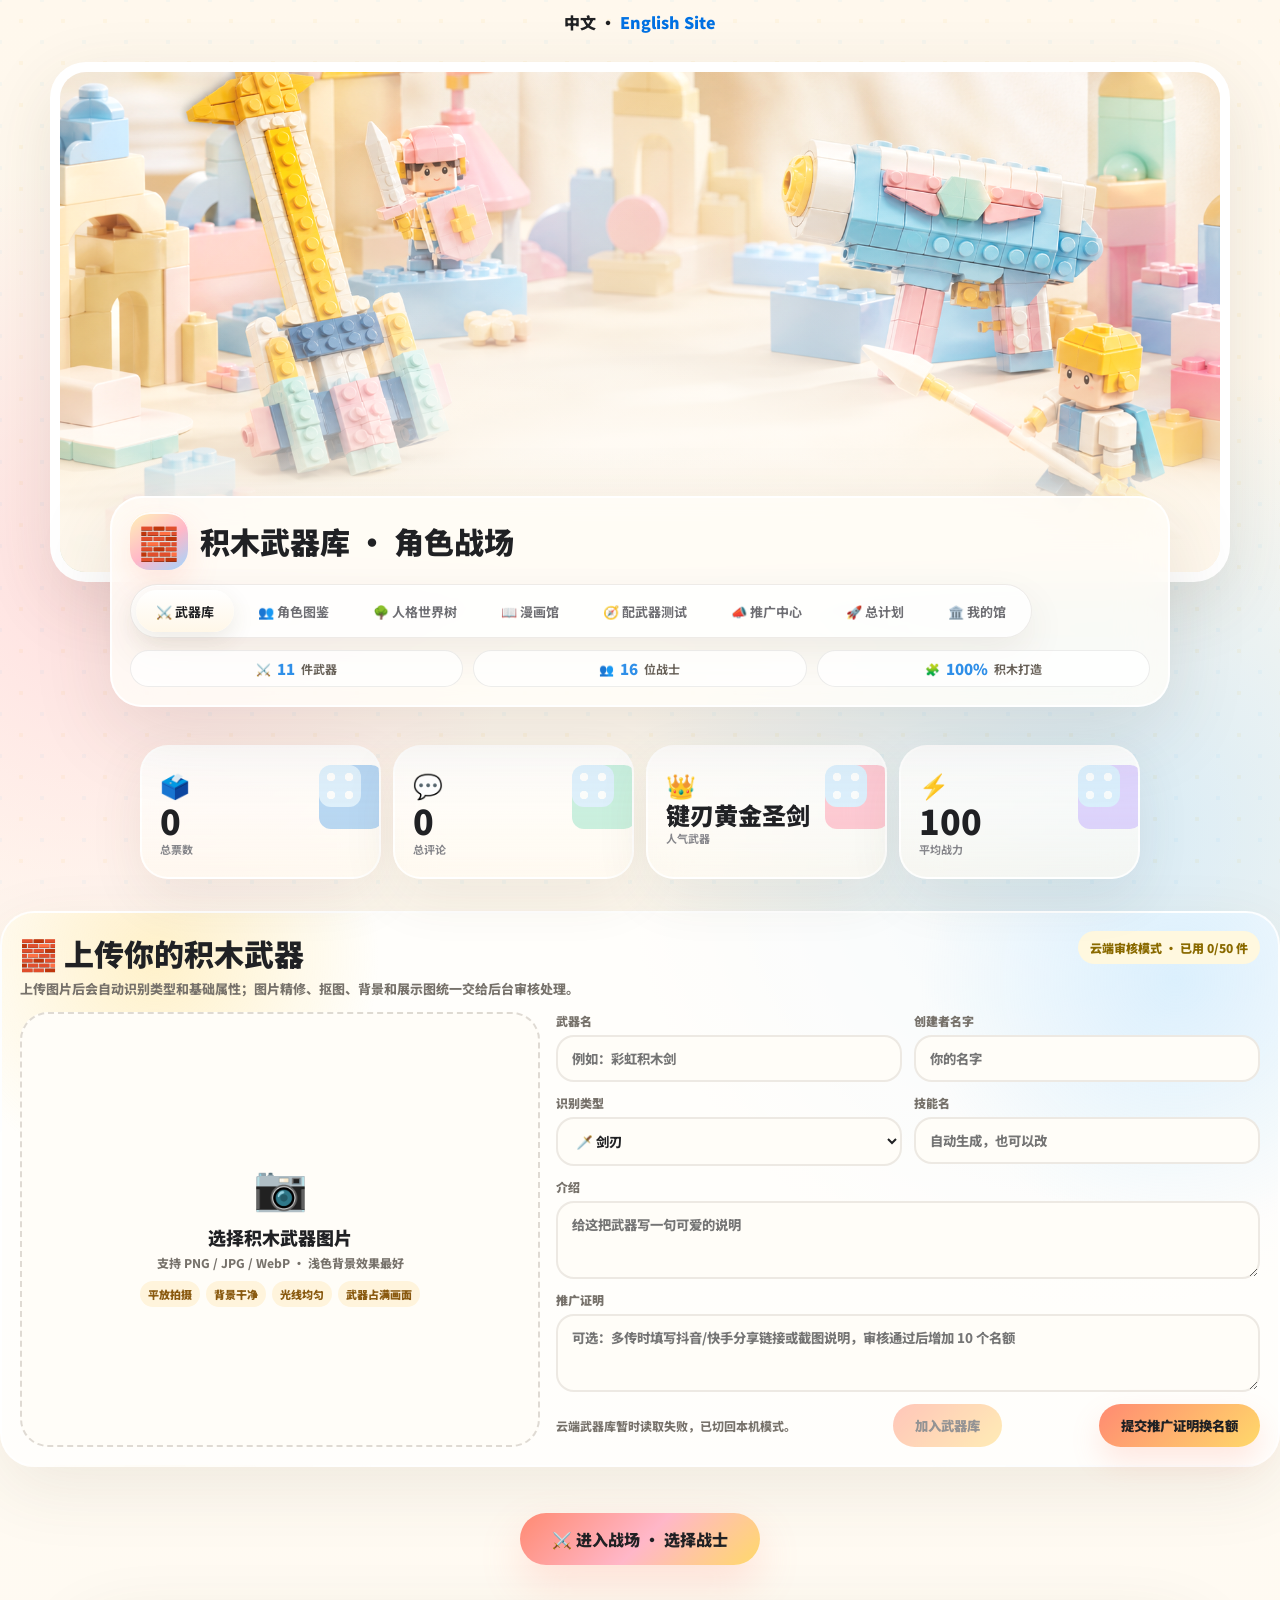
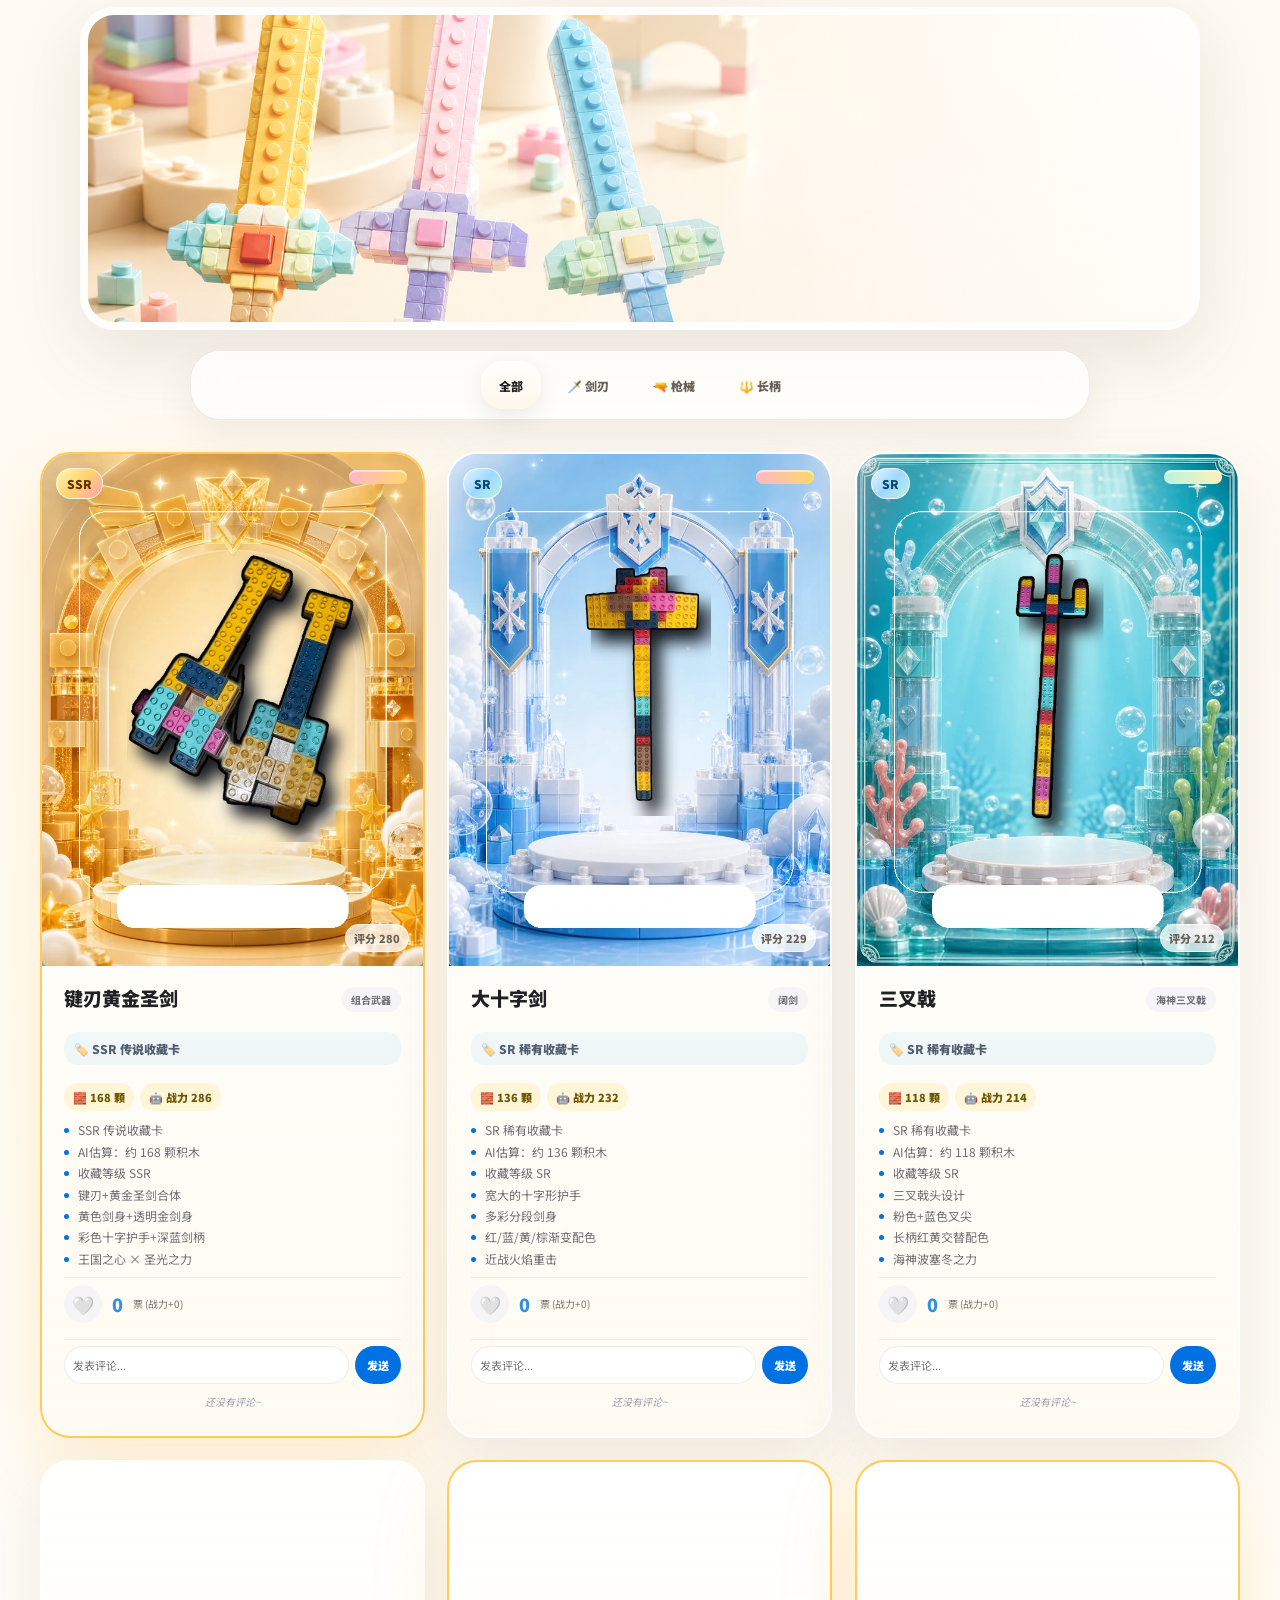
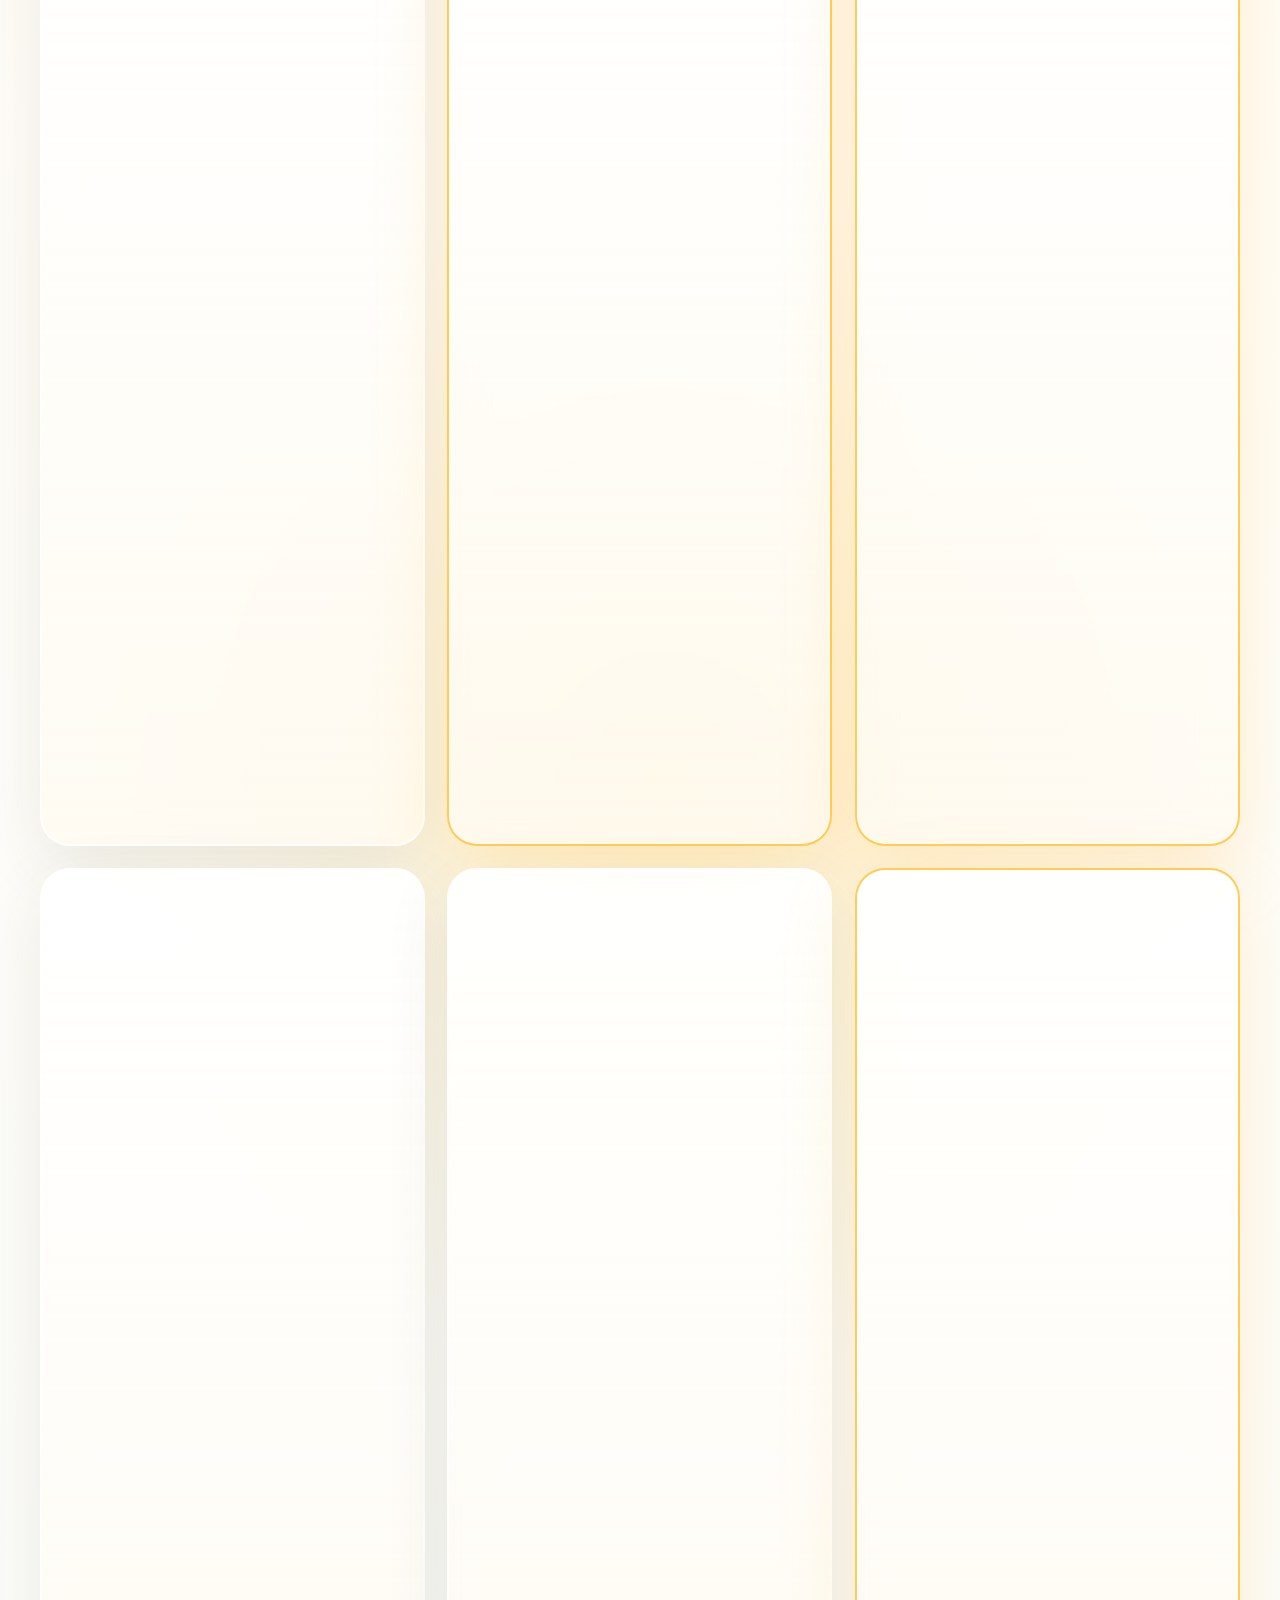
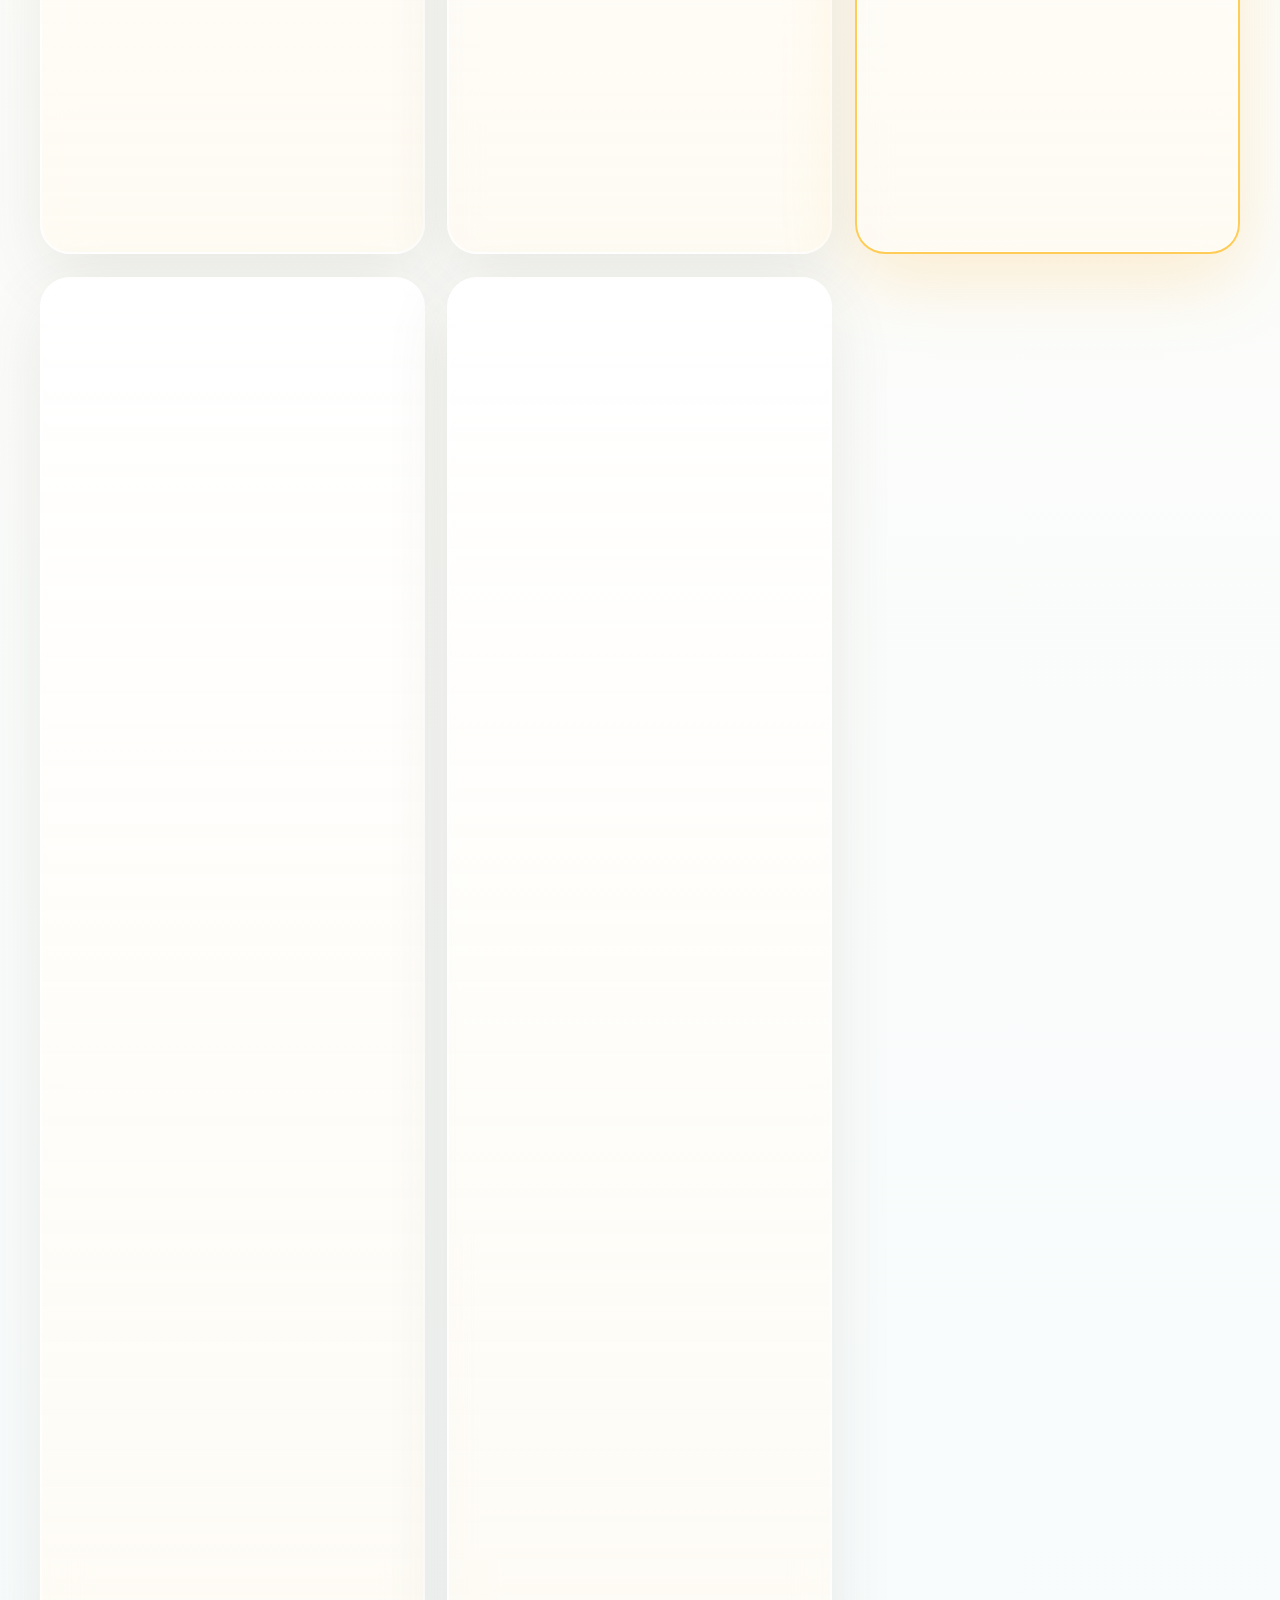
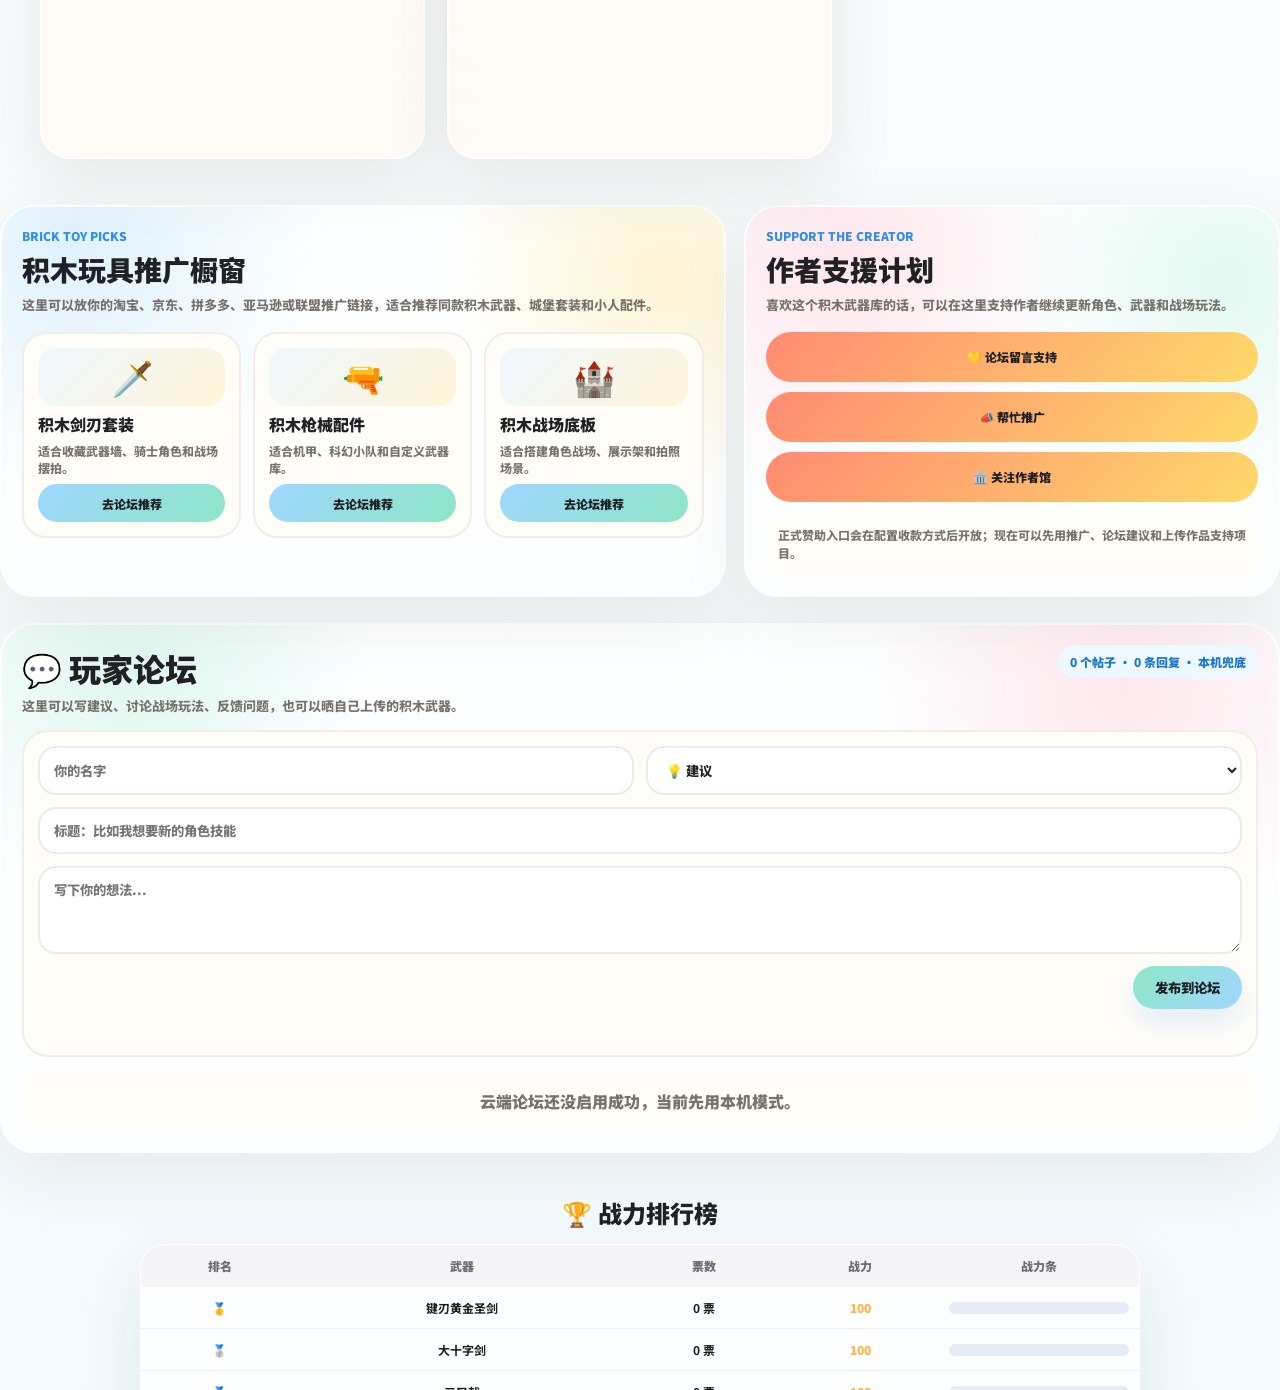
==== index.html @ 0dd304f9 "Retune left world tree node positions" ====
<!DOCTYPE html>
<html lang="zh-CN">
<head>
<meta charset="UTF-8">
<meta name="viewport" content="width=device-width, initial-scale=1.0">
<meta name="description" content="沐沐的积木武器库：展示积木武器、MBTI 战士、投票评论和角色战场对战。">
<meta name="theme-color" content="#fff8ed">
<title>沐沐的积木武器库 · 角色战场</title>
<style>
@import url('https://fonts.googleapis.com/css2?family=Noto+Sans+SC:wght@400;700;900&display=swap');
:root {
  --bg: #0a0a14;
  --bg2: #12122a;
  --gold: #ffd700;
  --gold2: #ffaa00;
  --red: #e74c3c;
  --blue: #3498db;
  --green: #2ecc71;
  --purple: #9b59b6;
  --orange: #e67e22;
  --teal: #1abc9c;
  --white: #f0f0f0;
  --gray: #888;
  --card-bg: rgba(20,20,50,0.85);
  --card-border: rgba(255,255,255,0.1);
  --brick: #c0392b;
  --brick-light: #e74c3c;
  --neon: 0 0 10px;
}
*{margin:0;padding:0;box-sizing:border-box}
body{font-family:'Noto Sans SC',-apple-system,sans-serif;background:var(--bg);color:var(--white);min-height:100vh;overflow-x:hidden}
body::before{content:'';position:fixed;inset:0;pointer-events:none;z-index:0;background:none;opacity:.12}

/* ===== PARTICLES ===== */
#particles{position:fixed;inset:0;pointer-events:none;z-index:0}
.particle{position:absolute;border-radius:50%;animation:floatUp linear infinite;opacity:0}
@keyframes floatUp{0%{transform:translateY(100vh) scale(0);opacity:0}10%{opacity:0.8}90%{opacity:0.2}100%{transform:translateY(-10vh) scale(1);opacity:0}}

/* ===== HERO BANNER ===== */
.hero-banner{position:relative;width:100%;height:clamp(180px,30vw,400px);overflow:hidden;z-index:5}
.hero-banner::before{content:'';position:absolute;inset:0;background:none;animation:heroZoom 20s ease-in-out infinite alternate}
@keyframes heroZoom{0%{transform:scale(1)}100%{transform:scale(1.05)}}
.hero-overlay{position:absolute;inset:0;background:linear-gradient(180deg,rgba(10,10,20,.3) 0%,rgba(10,10,20,.7) 70%,var(--bg) 100%);pointer-events:none}
.hero-glow{position:absolute;bottom:0;left:0;right:0;height:60px;background:linear-gradient(0deg,rgba(255,215,0,.15),transparent);pointer-events:none}

/* ===== HEADER ===== */
.header{position:relative;z-index:10;background:linear-gradient(180deg,rgba(10,10,20,.85),rgba(10,10,20,.7));border-bottom:3px solid var(--gold);padding:16px 20px 0;backdrop-filter:blur(16px);margin-top:-3px}
.header-top{display:flex;align-items:center;justify-content:space-between;flex-wrap:wrap;gap:12px;max-width:1200px;margin:0 auto}
.logo{display:flex;align-items:center;gap:10px}
.logo-icon{font-size:32px;animation:bounce 2s ease-in-out infinite}
@keyframes bounce{0%,100%{transform:translateY(0)}50%{transform:translateY(-6px)}}
.logo h1{font-size:clamp(18px,3vw,26px);font-weight:900;background:linear-gradient(135deg,var(--gold),#fff,var(--gold2));-webkit-background-clip:text;-webkit-text-fill-color:transparent;text-shadow:none;letter-spacing:1px}
.nav-tabs{display:flex;gap:4px}
.nav-tab{padding:8px 18px;border:2px solid transparent;border-radius:6px 6px 0 0;background:none;color:#888;font-family:inherit;font-weight:700;font-size:13px;cursor:pointer;transition:all .2s}
.nav-tab:hover{color:var(--white);border-color:rgba(255,255,255,.15)}
.nav-tab.active{color:var(--gold);border-color:var(--gold);border-bottom-color:transparent;background:rgba(255,215,0,.05)}

/* ===== STATS BAR ===== */
.stats-bar{display:flex;justify-content:center;gap:24px;padding:10px 20px 14px;flex-wrap:wrap;max-width:1200px;margin:0 auto}
.stat-item{display:flex;align-items:center;gap:6px;font-size:12px;font-weight:700;color:#aaa}
.stat-val{color:var(--gold);font-size:15px;font-weight:900}

/* ===== SECTION HEADERS ===== */
.section-header{text-align:center;padding:28px 20px 8px;position:relative;z-index:1}
.section-header h2{font-size:clamp(20px,3vw,28px);font-weight:900;color:var(--white);letter-spacing:2px}
.section-header .divider{width:60px;height:3px;background:var(--gold);margin:10px auto 0;border-radius:2px}
.section-header .sub{font-size:13px;color:#888;margin-top:6px}

/* ===== GRID LAYOUTS ===== */
.grid-container{display:grid;grid-template-columns:repeat(auto-fill,minmax(320px,1fr));gap:24px;padding:20px;max-width:1400px;margin:0 auto;position:relative;z-index:1}
.char-grid{grid-template-columns:repeat(auto-fill,minmax(200px,1fr));gap:16px;padding:20px;max-width:1400px;margin:0 auto;position:relative;z-index:1}

/* ===== WEAPON CARD ===== */
.weapon-card{background:var(--card-bg);border:1px solid var(--card-border);border-radius:12px;overflow:hidden;transition:all .3s;cursor:pointer;position:relative;backdrop-filter:blur(10px)}
.weapon-card:hover{transform:translateY(-6px);box-shadow:0 12px 40px rgba(0,0,0,.4),0 0 20px rgba(255,215,0,.1);border-color:rgba(255,215,0,.3)}
.weapon-card::before{content:'';position:absolute;inset:0;border-radius:12px;opacity:0;transition:opacity .4s;pointer-events:none;z-index:-1}
.weapon-card:hover::before{opacity:1}
.wc-glow-fire::before{box-shadow:0 0 40px rgba(255,100,0,.3)}
.wc-glow-ice::before{box-shadow:0 0 40px rgba(0,150,255,.3)}
.wc-glow-thunder::before{box-shadow:0 0 40px rgba(255,255,0,.3)}
.wc-glow-light::before{box-shadow:0 0 40px rgba(255,255,255,.25)}
.wc-glow-nuclear::before{box-shadow:0 0 40px rgba(0,255,100,.3)}
.wc-glow-plasma::before{box-shadow:0 0 40px rgba(0,255,100,.25)}
.wc-glow-dark::before{box-shadow:0 0 40px rgba(150,0,255,.3)}
.wc-glow-rainbow::before{box-shadow:0 0 40px rgba(255,0,0,.2),0 0 60px rgba(255,165,0,.2),0 0 80px rgba(0,255,0,.2)}

.card-showcase{background:linear-gradient(135deg,#0d0d2b,#141428,#0d0d2b);display:flex;align-items:center;justify-content:center;padding:24px;min-height:240px;position:relative;overflow:hidden}
.card-showcase img{max-width:140px;max-height:200px;object-fit:contain;filter:drop-shadow(0 0 15px rgba(255,255,255,.2));transition:all .4s;position:relative;z-index:2}
.weapon-card:hover .card-showcase img{filter:drop-shadow(0 0 25px rgba(255,215,0,.5)) brightness(1.15);transform:scale(1.05)}
.skill-fx{position:absolute;inset:0;pointer-events:none;z-index:3;opacity:0;transition:opacity .3s}
.weapon-card:hover .skill-fx{opacity:1}
.fx-slash{position:absolute;width:100px;height:6px;background:linear-gradient(90deg,transparent,#ff4444,#ffaa00,#ff4444,transparent);border-radius:3px;filter:blur(2px);top:45%;left:35%;animation:slashFX .6s ease-out infinite}
@keyframes slashFX{0%{opacity:0;transform:scaleX(0) rotate(-30deg)}50%{opacity:1;transform:scaleX(1.5) rotate(0deg)}100%{opacity:0;transform:scaleX(1) rotate(20deg)}}
.fx-bullet{position:absolute;width:25px;height:3px;background:linear-gradient(90deg,transparent,#ff4444,#fff);border-radius:2px;filter:blur(1px);top:48%;left:30%;animation:bulletFX .4s ease-out infinite}
@keyframes bulletFX{0%{opacity:1;transform:translateX(0)}100%{opacity:0;transform:translateX(100px)}}
.fx-wave{position:absolute;width:60px;height:60px;border:2px solid rgba(0,150,255,.5);border-radius:50%;top:40%;left:38%;animation:waveFX 1s ease-out infinite}
@keyframes waveFX{0%{opacity:.8;transform:scale(.3)}100%{opacity:0;transform:scale(2)}}
.fx-nuke{position:absolute;width:40px;height:40px;background:radial-gradient(circle,rgba(0,255,0,.6),transparent);border-radius:50%;top:42%;left:40%;animation:nukeFX 1.2s ease-out infinite}
@keyframes nukeFX{0%{opacity:1;transform:scale(.2)}100%{opacity:0;transform:scale(3.5)}}
.fx-lightning{position:absolute;width:2px;height:50px;background:linear-gradient(to bottom,#ff0,#fff);border-radius:1px;filter:blur(1px) drop-shadow(0 0 6px #ff0);top:30%;left:48%;animation:lightFX .3s ease-out infinite}
@keyframes lightFX{0%{opacity:0;transform:scaleY(0)}50%{opacity:1;transform:scaleY(1.3)}100%{opacity:0;transform:scaleY(.5) translateY(20px)}}

.card-info{padding:14px 16px;display:flex;flex-direction:column;gap:6px}
.card-name-row{display:flex;align-items:center;gap:8px}
.card-name{font-size:17px;font-weight:900;color:var(--white)}
.type-badge{font-size:10px;padding:2px 8px;border-radius:4px;font-weight:700;border:1px solid rgba(255,255,255,.15)}
.badge-sword{background:rgba(231,76,60,.2);color:#e74c3c}
.badge-gun{background:rgba(52,152,219,.2);color:#3498db}
.badge-spear{background:rgba(230,126,34,.2);color:#e67e22}
.card-features{list-style:none;display:flex;flex-direction:column;gap:2px}
.card-features li{font-size:11px;color:#999;padding-left:14px;position:relative}
.card-features li::before{content:'◆';position:absolute;left:0;color:var(--gold);font-size:6px;top:4px}

.vote-section{display:flex;align-items:center;gap:10px;padding:6px 0;border-top:1px solid rgba(255,255,255,.06)}
.vote-btn{width:38px;height:38px;border:2px solid rgba(255,255,255,.2);background:rgba(255,255,255,.03);border-radius:8px;cursor:pointer;font-size:18px;display:flex;align-items:center;justify-content:center;transition:all .2s}
.vote-btn:hover{background:rgba(231,76,60,.3);border-color:#e74c3c;transform:scale(1.1)}
.vote-btn.voted{background:rgba(231,76,60,.4);border-color:#e74c3c}
.vote-count{font-weight:900;font-size:18px;color:var(--gold)}
.vote-label{font-size:10px;color:#666}
.comment-section{display:flex;flex-direction:column;gap:5px;border-top:1px solid rgba(255,255,255,.06);padding-top:6px}
.comment-input-wrap{display:flex;gap:6px}
.comment-input{flex:1;padding:5px 8px;background:rgba(255,255,255,.05);border:1px solid rgba(255,255,255,.1);border-radius:6px;color:var(--white);font-family:inherit;font-size:11px;outline:none}
.comment-input:focus{border-color:var(--gold)}
.comment-submit{padding:5px 12px;background:var(--gold);border:none;border-radius:6px;cursor:pointer;font-weight:900;font-size:11px;font-family:inherit;color:#1a1a1a}
.comment-submit:hover{background:#ffe44d}
.comment-list{max-height:80px;overflow-y:auto;display:flex;flex-direction:column;gap:3px}
.comment-item{font-size:10px;padding:3px 7px;background:rgba(255,255,255,.03);border-radius:4px;color:#aaa;line-height:1.4}
.no-comments{font-size:10px;color:#444;text-align:center;padding:5px;font-style:italic}

/* ===== CHARACTER CARD ===== */
.char-card{background:var(--card-bg);border:1px solid var(--card-border);border-radius:12px;padding:0;overflow:hidden;transition:all .3s;cursor:pointer;position:relative;backdrop-filter:blur(10px);display:flex;flex-direction:column;align-items:center}
.char-card:hover{transform:translateY(-6px);box-shadow:0 12px 40px rgba(0,0,0,.4);border-color:var(--gold)}
.char-card.selected{border-color:var(--gold);box-shadow:0 0 20px rgba(255,215,0,.3);background:rgba(30,30,60,.9)}
.char-card .char-avatar{width:100%;padding:20px 16px 12px;display:flex;align-items:center;justify-content:center;background:linear-gradient(180deg,rgba(255,255,255,.02),transparent)}
.char-card .char-avatar svg{width:90px;height:110px;filter:drop-shadow(0 4px 12px rgba(0,0,0,.5))}
.char-card .char-info{padding:0 14px 14px;text-align:center;width:100%}
.char-card .char-name{font-size:16px;font-weight:900;color:var(--white)}
.char-card .char-type{font-size:10px;color:var(--gold);font-weight:700;margin-top:2px}
.char-card .char-trait{font-size:10px;color:#888;margin-top:4px;line-height:1.4}
.char-card .char-stats{display:flex;gap:8px;justify-content:center;margin-top:8px}
.char-stat-mini{font-size:10px;color:#aaa;background:rgba(255,255,255,.03);padding:2px 8px;border-radius:4px}

/* ===== SELECTION OVERLAY ===== */
.selection-overlay{display:none;position:fixed;inset:0;background:rgba(0,0,0,.92);z-index:200;flex-direction:column;align-items:center;padding:20px;overflow-y:auto}
.selection-overlay.active{display:flex}
.sel-header{text-align:center;padding:30px 0 20px}
.sel-header h2{font-size:clamp(22px,4vw,32px);font-weight:900;color:var(--gold);letter-spacing:3px}
.sel-header p{color:#888;font-size:13px;margin-top:6px}
.sel-grid{display:grid;grid-template-columns:repeat(4,1fr);gap:14px;max-width:900px;width:100%;margin:0 auto}
.sel-char-card{background:rgba(20,20,50,.8);border:2px solid rgba(255,255,255,.08);border-radius:10px;padding:14px 10px;text-align:center;cursor:pointer;transition:all .25s;display:flex;flex-direction:column;align-items:center;gap:6px}
.sel-char-card:hover{border-color:rgba(255,215,0,.5);background:rgba(30,30,60,.9);transform:scale(1.03)}
.sel-char-card.picked{border-color:var(--gold);box-shadow:0 0 15px rgba(255,215,0,.25);background:rgba(40,40,70,.95);position:relative}
.sel-char-card.picked::after{content:'✓';position:absolute;top:6px;right:8px;color:var(--gold);font-size:18px;font-weight:900}
.sel-char-card.p1{border-color:#e74c3c;box-shadow:0 0 15px rgba(231,76,60,.3)}
.sel-char-card.p2{border-color:#3498db;box-shadow:0 0 15px rgba(52,152,219,.3)}
.sel-char-card svg{width:60px;height:75px}
.sel-char-name{font-size:13px;font-weight:900;color:var(--white)}
.sel-char-type{font-size:9px;color:var(--gold)}
.sel-selected{display:flex;gap:20px;align-items:center;justify-content:center;padding:20px;flex-wrap:wrap}
.sel-pick{display:flex;flex-direction:column;align-items:center;gap:6px;padding:12px 20px;background:rgba(20,20,50,.8);border:2px dashed rgba(255,255,255,.1);border-radius:10px;min-width:130px}
.sel-pick.filled{border-style:solid;border-color:var(--gold)}
.sel-pick .pick-label{font-size:11px;color:#888;font-weight:700}
.sel-pick .pick-name{font-size:15px;font-weight:900;color:var(--gold)}
.battle-start-btn{padding:14px 40px;background:linear-gradient(135deg,#e74c3c,#c0392b);color:#fff;border:2px solid var(--gold);border-radius:10px;font-family:inherit;font-weight:900;font-size:16px;cursor:pointer;letter-spacing:2px;transition:all .3s;display:none;margin:16px 0}
.battle-start-btn:hover{transform:scale(1.05);box-shadow:0 0 30px rgba(231,76,60,.4)}
.battle-start-btn.ready{display:inline-block;animation:pulseBtn 2s ease-in-out infinite}
@keyframes pulseBtn{0%,100%{box-shadow:0 0 10px rgba(231,76,60,.3)}50%{box-shadow:0 0 30px rgba(231,76,60,.6)}}

/* ===== ARENA ===== */
.arena{display:none;position:fixed;inset:0;background:none center/cover no-repeat;z-index:300;flex-direction:column;align-items:center;justify-content:center;padding:20px}
.arena.active{display:flex}
.arena-close{position:absolute;top:16px;right:24px;font-size:36px;color:#fff;cursor:pointer;z-index:301;font-weight:900;opacity:.6;transition:opacity .2s;background:transparent;border:0;padding:4px;line-height:1}
.arena-close:hover{opacity:1}
.arena-ground{position:absolute;bottom:0;left:0;right:0;height:35%;background:linear-gradient(0deg,rgba(30,30,10,.4),transparent);pointer-events:none}
.arena-ground::before{content:'';position:absolute;bottom:0;left:0;right:0;height:2px;background:linear-gradient(90deg,transparent,rgba(255,215,0,.3),transparent)}
.arena-title{font-size:clamp(20px,3vw,28px);font-weight:900;color:var(--gold);letter-spacing:3px;margin-bottom:30px;text-shadow:0 0 20px rgba(255,215,0,.3)}
.arena-fighters{display:flex;align-items:flex-end;gap:50px;position:relative;z-index:2;margin-bottom:20px}
.fighter{display:flex;flex-direction:column;align-items:center;gap:8px;width:180px}
.fighter-body{position:relative;width:140px;height:200px;display:flex;align-items:center;justify-content:center}
.fighter-body svg.char-figure{position:absolute;width:100px;height:130px;z-index:2;bottom:0;transition:transform .3s}
.fighter-body img.weapon-img{position:absolute;width:70px;height:auto;z-index:3;bottom:30px;right:-10px;filter:drop-shadow(0 0 8px rgba(255,255,255,.3));transition:transform .3s}
.fighter-body.attacking svg.char-figure{animation:atkSwing .4s ease-out}
.fighter-body.attacking img.weapon-img{animation:atkWeapon .4s ease-out}
.fighter-body.hit svg.char-figure{animation:hitShake .3s ease-out}
@keyframes atkSwing{0%{transform:translateX(0) rotate(0)}30%{transform:translateX(20px) rotate(-10deg)}100%{transform:translateX(0) rotate(0)}}
@keyframes atkWeapon{0%{transform:rotate(0)}30%{transform:rotate(-30deg) scale(1.2)}100%{transform:rotate(0) scale(1)}}
@keyframes hitShake{0%{transform:translateX(0)}25%{transform:translateX(-8px)}50%{transform:translateX(8px)}75%{transform:translateX(-4px)}100%{transform:translateX(0)}}
.fighter-name{font-size:14px;font-weight:900;color:var(--white)}
.fighter-sub{font-size:10px;color:var(--gold)}
.hp-wrap{width:160px;height:12px;background:rgba(0,0,0,.6);border:1px solid rgba(255,255,255,.2);border-radius:6px;overflow:hidden;position:relative}
.hp-bar{height:100%;background:linear-gradient(90deg,#e74c3c,#ff6b35,#ffa500);transition:width .3s;width:100%;border-radius:6px}
.hp-text{font-size:10px;color:#aaa;text-align:center;margin-top:2px}
.arena-vs{font-size:40px;font-weight:900;color:var(--red);text-shadow:0 0 20px rgba(231,76,60,.5);animation:vsPulse .6s ease-in-out infinite alternate}
@keyframes vsPulse{0%{transform:scale(1)}100%{transform:scale(1.15)}}
.arena-log{color:#aaa;font-size:12px;text-align:center;min-height:36px;max-width:500px;line-height:1.6;margin:6px 0;position:relative;z-index:2}
.battle-quote{color:var(--gold);font-style:italic}
.arena-special{position:absolute;inset:0;pointer-events:none;z-index:302;display:flex;align-items:center;justify-content:center;font-size:clamp(40px,8vw,70px);font-weight:900;opacity:0;transition:opacity .2s;color:var(--gold);text-shadow:0 0 30px rgba(255,215,0,.8)}
.arena-special.show{opacity:1;animation:specialPop .8s ease-out forwards}
@keyframes specialPop{0%{opacity:0;transform:scale(.3)}30%{opacity:1;transform:scale(1.3)}100%{opacity:0;transform:scale(1.6) translateY(-40px)}}
.arena-result{font-size:22px;font-weight:900;text-align:center;margin:10px 0;position:relative;z-index:2}
.arena-again{padding:10px 28px;background:var(--gold);border:2px solid #fff;border-radius:8px;font-family:inherit;font-weight:900;font-size:14px;cursor:pointer;display:none;position:relative;z-index:2;color:#1a1a1a}
.arena-again:hover{background:#ffe44d;transform:scale(1.05)}

/* ===== MODAL ===== */
.modal-overlay{display:none;position:fixed;inset:0;background:rgba(0,0,0,.9);z-index:250;align-items:center;justify-content:center;padding:20px}
.modal-overlay.active{display:flex}
.modal-close{position:absolute;top:16px;right:24px;font-size:40px;color:#fff;cursor:pointer;z-index:251;font-weight:900;opacity:.6;background:transparent;border:0;padding:4px;line-height:1}
.modal-close:hover{opacity:1}
.modal-content{background:var(--card-bg);border:1px solid rgba(255,255,255,.15);border-radius:16px;max-width:650px;width:100%;max-height:90vh;overflow-y:auto;display:flex;flex-direction:column;backdrop-filter:blur(20px)}
.modal-img-wrap{background:linear-gradient(135deg,#0d0d2b,#141428);display:flex;align-items:center;justify-content:center;padding:24px}
.modal-img-wrap img{max-width:180px;max-height:280px;object-fit:contain;filter:drop-shadow(0 0 20px rgba(255,255,255,.3))}
.modal-info{padding:20px;display:flex;flex-direction:column;gap:10px}
.modal-name{font-size:22px;font-weight:900;color:var(--white)}
.modal-desc{font-size:13px;color:#aaa;line-height:1.6}
.modal-stats{display:grid;grid-template-columns:1fr 1fr;gap:10px}
.modal-stat{background:rgba(255,255,255,.03);padding:10px;border-radius:8px;text-align:center;border:1px solid rgba(255,255,255,.05)}
.modal-stat-val{font-size:20px;font-weight:900;color:var(--gold)}
.modal-stat-label{font-size:10px;color:#888;font-weight:700}

/* ===== LEADERBOARD ===== */
.lb-wrap{max-width:900px;margin:0 auto;padding:0 20px 24px;position:relative;z-index:1}
.lb-title{text-align:center;font-size:20px;font-weight:900;color:var(--white);margin-bottom:12px}
.lb-table{width:100%;border-collapse:collapse;background:rgba(20,20,50,.6);border-radius:10px;overflow:hidden;border:1px solid rgba(255,255,255,.08)}
.lb-table th{background:rgba(255,215,0,.1);padding:10px;font-size:12px;font-weight:900;color:var(--gold);border-bottom:1px solid rgba(255,255,255,.08)}
.lb-table td{padding:9px 10px;font-size:12px;font-weight:700;border-bottom:1px solid rgba(255,255,255,.04);text-align:center;color:#ccc}
.lb-table tr:hover{background:rgba(255,215,0,.05)}
.lb-rank{font-size:18px}
.lb-bar-wrap{background:rgba(255,255,255,.05);border-radius:8px;height:12px;overflow:hidden}
.lb-bar{height:100%;background:linear-gradient(90deg,var(--gold),#ff6b35);border-radius:8px;transition:width .5s}

/* ===== DASHBOARD ===== */
.dashboard{display:flex;justify-content:center;gap:16px;padding:0 20px 10px;flex-wrap:wrap;max-width:800px;margin:0 auto;position:relative;z-index:1}
.dash-card{background:rgba(20,20,50,.6);border:1px solid rgba(255,255,255,.06);border-radius:10px;padding:12px 16px;text-align:center;min-width:90px;flex:1;transition:all .2s}
.dash-card:hover{transform:translateY(-3px);border-color:rgba(255,215,0,.2)}
.dash-num{font-size:24px;font-weight:900;color:var(--gold)}
.dash-label{font-size:10px;color:#888;font-weight:700;margin-top:2px}
.dash-icon{font-size:20px}
/* Panels */ .panel{display:none}.panel.active{display:block}

/* ===== FILTER BAR ===== */
.filter-bar{display:flex;justify-content:center;gap:8px;padding:0 20px 12px;flex-wrap:wrap;position:relative;z-index:1}
.filter-btn{padding:6px 16px;border:1px solid rgba(255,255,255,.15);background:rgba(255,255,255,.03);color:#aaa;font-family:inherit;font-weight:700;font-size:12px;cursor:pointer;border-radius:6px;transition:all .2s}
.filter-btn:hover{background:rgba(255,215,0,.1);color:var(--white);border-color:rgba(255,215,0,.3)}
.filter-btn.active{background:rgba(255,215,0,.15);color:var(--gold);border-color:var(--gold)}

.cat-banner{width:100%;max-width:1100px;margin:0 auto 8px;position:relative;z-index:1;display:block;border-radius:8px;overflow:hidden;box-shadow:0 4px 24px rgba(0,0,0,.5);border:1px solid rgba(255,255,255,.08)}
.cat-banner img{width:100%;display:block}
.cat-banner-placeholder{width:100%;aspect-ratio:4/1;display:flex;align-items:center;justify-content:center;background:linear-gradient(135deg,rgba(10,10,20,.9),rgba(20,10,30,.9));border:1px solid rgba(255,255,255,.08);border-radius:8px;font-size:24px;font-weight:900;color:rgba(255,255,255,.15);letter-spacing:8px;text-shadow:0 0 30px rgba(128,0,255,.3)}
.char-banner{width:100%;max-width:1100px;margin:0 auto 16px;position:relative;z-index:1;border-radius:8px;overflow:hidden;box-shadow:0 4px 24px rgba(0,0,0,.5);border:1px solid rgba(255,255,255,.08)}
.char-banner img{width:100%;display:block}
.footer{text-align:center;padding:24px;color:#555;font-size:12px;font-weight:700;border-top:1px solid rgba(255,255,255,.05);margin-top:20px;position:relative;z-index:1}
/* ===== POLISH PASS ===== */
html{scroll-behavior:smooth}
body{background:
  radial-gradient(circle at 18% 8%,rgba(231,76,60,.16),transparent 28rem),
  radial-gradient(circle at 85% 16%,rgba(26,188,156,.12),transparent 30rem),
  linear-gradient(180deg,#080812 0%,#101222 45%,#090912 100%)}
.header{position:sticky;top:0;box-shadow:0 12px 40px rgba(0,0,0,.35)}
.nav-tabs{background:rgba(255,255,255,.04);border:1px solid rgba(255,255,255,.08);border-radius:8px;padding:4px}
.nav-tab{border-radius:6px;border:0}
.nav-tab.active{background:linear-gradient(135deg,rgba(255,215,0,.2),rgba(255,170,0,.08));border:0;box-shadow:inset 0 0 0 1px rgba(255,215,0,.55)}
.dashboard{max-width:1100px;padding-top:18px}
.dash-card,.weapon-card,.char-card,.lb-table,.modal-content,.sel-char-card,.sel-pick{box-shadow:0 14px 36px rgba(0,0,0,.24)}
.dash-card{min-width:150px;background:linear-gradient(180deg,rgba(255,255,255,.07),rgba(255,255,255,.025));border-color:rgba(255,255,255,.1)}
.dash-num{line-height:1.1;overflow-wrap:anywhere}
#topWeapon{font-size:clamp(16px,2.2vw,22px)}
.battle-start-btn,.arena-again,.comment-submit{box-shadow:0 8px 24px rgba(231,76,60,.22)}
.cat-banner,.char-banner{margin-top:8px;margin-bottom:18px}
.cat-banner img,.char-banner img{aspect-ratio:4/1;object-fit:cover}
.filter-bar{position:sticky;top:101px;padding:10px 20px;background:rgba(10,10,20,.72);backdrop-filter:blur(14px);border-block:1px solid rgba(255,255,255,.06)}
.filter-btn{min-height:36px;padding:8px 18px;border-radius:8px}
.grid-container{grid-template-columns:repeat(auto-fit,minmax(280px,1fr));gap:18px;padding-top:18px}
.weapon-card{border-radius:8px;background:linear-gradient(180deg,rgba(27,28,62,.9),rgba(15,16,34,.92));content-visibility:auto;contain-intrinsic-size:420px}
.weapon-card::before{border-radius:8px}
.card-showcase{min-height:220px;background:
  radial-gradient(circle at 50% 48%,rgba(255,255,255,.08),transparent 7rem),
  linear-gradient(135deg,#11142f,#191b38 48%,#0b0d1c)}
.card-info{gap:10px}
.card-name-row{align-items:flex-start;justify-content:space-between}
.card-name{line-height:1.25}
.type-badge{flex:0 0 auto;margin-top:1px}
.card-features{gap:4px}
.card-features li{line-height:1.45}
.vote-section{min-height:52px}
.comment-input,.comment-submit{min-height:34px}
.lb-wrap{max-width:1100px;padding-top:6px}
.lb-table th,.lb-table td{padding:12px 10px}
.modal-content{border-radius:8px;overflow:hidden}
.modal-img-wrap{min-height:260px}
.selection-overlay{background:radial-gradient(circle at top,rgba(52,152,219,.18),transparent 28rem),rgba(0,0,0,.93)}
.arena{padding:24px;overflow-y:auto}
.arena-title{text-align:center}
.arena-log{background:rgba(0,0,0,.28);border:1px solid rgba(255,255,255,.08);border-radius:8px;padding:10px 14px}
@media(max-width:768px){
  .hero-banner{height:clamp(150px,42vw,240px)}
  .header{padding:12px 14px 0}
  .header-top{justify-content:center;text-align:center}
  .logo{width:100%;justify-content:center}
  .nav-tabs{width:100%;display:grid;grid-template-columns:1fr 1fr}
  .nav-tab{padding:10px 8px}
  .stats-bar{gap:10px;padding:10px 8px 12px}
  .stat-item{font-size:11px}
  .dashboard{display:grid;grid-template-columns:repeat(2,minmax(0,1fr));gap:10px;padding:14px 12px 8px}
  .dash-card{min-width:0;padding:12px 10px}
  .dash-num{font-size:20px}
  .filter-bar{top:126px;gap:6px;padding:8px 10px}
  .filter-btn{flex:1 1 calc(50% - 6px);padding:8px 10px}
  .cat-banner,.char-banner{border-radius:0;border-inline:0}
  .grid-container{grid-template-columns:1fr;padding:12px;gap:14px}
  .card-showcase{min-height:190px}
  .char-grid{grid-template-columns:repeat(2,1fr);padding:12px;gap:10px}
  .char-card .char-stats{gap:4px;flex-wrap:wrap}
  .sel-grid{grid-template-columns:repeat(2,1fr)}
  .sel-selected{gap:10px;padding:12px 0}
  .sel-pick{min-width:120px;padding:10px 12px}
  .arena-fighters{gap:12px;align-items:center}
  .arena-vs{font-size:28px}
  .fighter{width:116px}
  .fighter-body{width:104px;height:142px}
  .fighter-body svg.char-figure{width:76px;height:100px}
  .fighter-body img.weapon-img{width:54px;right:-2px}
  .hp-wrap{width:112px}
  .modal-overlay{padding:10px}
  .modal-stats{grid-template-columns:1fr}
  .lb-wrap{padding:0 10px 20px;overflow-x:auto}
  .lb-table{min-width:620px}
}
@media(max-width:420px){
  .dashboard{grid-template-columns:1fr 1fr}
  .char-grid{grid-template-columns:1fr}
  .arena-fighters{width:100%;justify-content:space-between}
  .arena-vs{position:absolute;top:50%;left:50%;transform:translate(-50%,-50%);opacity:.35}
}
@media(prefers-reduced-motion:reduce){
  *,*::before,*::after{animation-duration:.01ms!important;animation-iteration-count:1!important;scroll-behavior:auto!important;transition-duration:.01ms!important}
}

/* ===== 2026 BRICK WORKSHOP REDESIGN ===== */
:root{
  --bg:#eef3ff;
  --bg2:#ffffff;
  --ink:#172033;
  --muted:#667085;
  --line:#d7deeb;
  --panel:#ffffff;
  --panel-soft:#f7f9fe;
  --toy-red:#ef3e3e;
  --toy-blue:#1976d2;
  --toy-yellow:#ffd431;
  --toy-green:#19a974;
  --toy-purple:#8d5cf6;
  --gold:#f0b90b;
  --gold2:#ffcf33;
  --white:#172033;
  --gray:#667085;
  --card-bg:#ffffff;
  --card-border:#d7deeb;
}
body{
  color:var(--ink);
  background:
    radial-gradient(circle at 12% 8%,rgba(239,62,62,.18),transparent 18rem),
    radial-gradient(circle at 88% 14%,rgba(25,118,210,.18),transparent 20rem),
    linear-gradient(135deg,rgba(255,212,49,.14) 0 12%,transparent 12% 100%),
    linear-gradient(180deg,#f8fbff 0%,#eef3ff 50%,#f4f7ff 100%);
}
body::before{
  opacity:.06;
  mix-blend-mode:multiply;
}
#particles{display:none}
.hero-banner{
  height:clamp(260px,34vw,460px);
  border-bottom:8px solid var(--toy-yellow);
  background:#10182b;
}
.hero-banner::before{
  filter:saturate(1.16) contrast(1.06);
}
.hero-overlay{
  background:
    linear-gradient(90deg,rgba(255,212,49,.18),transparent 34%,rgba(25,118,210,.16)),
    linear-gradient(180deg,rgba(9,16,30,.05) 0%,rgba(9,16,30,.2) 58%,rgba(248,251,255,.98) 100%);
}
.hero-glow{
  height:110px;
  background:linear-gradient(0deg,#f8fbff 0%,rgba(248,251,255,.72) 42%,transparent 100%);
}
.header{
  top:0;
  margin-top:0;
  padding:14px 20px 0;
  background:rgba(255,255,255,.88);
  border-bottom:1px solid rgba(23,32,51,.12);
  box-shadow:0 18px 40px rgba(23,32,51,.11);
}
.header::before{
  content:'';
  position:absolute;
  inset:auto 0 0;
  height:6px;
  background:linear-gradient(90deg,var(--toy-red) 0 25%,var(--toy-yellow) 25% 50%,var(--toy-blue) 50% 75%,var(--toy-green) 75%);
}
.logo-icon{
  width:46px;
  height:46px;
  display:grid;
  place-items:center;
  border-radius:8px;
  background:linear-gradient(135deg,var(--toy-red),#ff8a3d);
  color:#fff;
  box-shadow:0 10px 22px rgba(239,62,62,.25);
}
.logo h1{
  color:var(--ink);
  background:none;
  -webkit-text-fill-color:currentColor;
  letter-spacing:0;
}
.nav-tabs{
  background:#edf2ff;
  border:1px solid rgba(23,32,51,.1);
  border-radius:8px;
}
.nav-tab{
  color:#5c667a;
  min-height:42px;
}
.nav-tab.active{
  color:#fff;
  background:linear-gradient(135deg,var(--toy-blue),var(--toy-purple));
  box-shadow:0 8px 20px rgba(25,118,210,.24);
}
.stats-bar{
  color:#344054;
}
.stat-item{
  color:#4b5568;
  background:#fff;
  border:1px solid var(--line);
  border-radius:8px;
  padding:7px 12px;
  box-shadow:0 8px 16px rgba(23,32,51,.06);
}
.stat-val{color:#0f67c9}
.panel.active{
  background:
    linear-gradient(90deg,rgba(25,118,210,.05) 1px,transparent 1px),
    linear-gradient(180deg,transparent 0,transparent 96px,rgba(239,62,62,.04) 96px,rgba(239,62,62,.04) 97px,transparent 97px);
  background-size:48px 48px,100% 144px;
  min-height:60vh;
}
.dashboard{
  display:grid;
  grid-template-columns:repeat(4,minmax(0,1fr));
  gap:14px;
  max-width:1120px;
  padding:26px 20px 14px;
}
.dash-card{
  min-width:0;
  padding:18px 16px;
  background:var(--panel);
  border:1px solid var(--line);
  border-radius:8px;
  box-shadow:0 14px 28px rgba(23,32,51,.08);
  text-align:left;
  position:relative;
  overflow:hidden;
}
.dash-card::after{
  content:'';
  position:absolute;
  top:12px;
  right:12px;
  width:14px;
  height:14px;
  border-radius:50%;
  background:currentColor;
  box-shadow:22px 0 0 currentColor,0 22px 0 currentColor,22px 22px 0 currentColor;
  opacity:.14;
}
.dash-card:nth-child(1){color:var(--toy-blue)}
.dash-card:nth-child(2){color:var(--toy-green)}
.dash-card:nth-child(3){color:var(--toy-red)}
.dash-card:nth-child(4){color:var(--toy-purple)}
.dash-icon{font-size:22px}
.dash-num{font-size:30px;color:var(--ink)}
#topWeapon{font-size:clamp(17px,2vw,24px)}
.dash-label{font-size:11px;color:var(--muted);letter-spacing:.03em}
.battle-start-btn{
  border:0;
  border-radius:8px;
  background:linear-gradient(135deg,var(--toy-red),#ff7a3d);
  color:#fff;
  box-shadow:0 16px 34px rgba(239,62,62,.28);
}
.cat-banner,.char-banner{
  max-width:1120px;
  border:0;
  border-radius:8px;
  box-shadow:0 18px 36px rgba(23,32,51,.14);
}
.cat-banner img,.char-banner img{
  aspect-ratio:5/1;
  filter:saturate(1.06) contrast(1.04);
}
.filter-bar{
  top:104px;
  max-width:1120px;
  margin:0 auto 6px;
  border:1px solid var(--line);
  border-radius:8px;
  background:rgba(255,255,255,.9);
  box-shadow:0 12px 28px rgba(23,32,51,.08);
}
.filter-btn{
  background:#f6f8fc;
  color:#455064;
  border:1px solid #e3e8f2;
  font-weight:900;
}
.filter-btn:hover{
  background:#edf4ff;
  color:var(--toy-blue);
  border-color:#b8d5ff;
}
.filter-btn.active{
  color:#fff;
  border-color:transparent;
  background:linear-gradient(135deg,var(--toy-blue),var(--toy-green));
}
.grid-container{
  max-width:1400px;
  grid-template-columns:repeat(auto-fit,minmax(300px,1fr));
  gap:20px;
}
.weapon-card{
  background:var(--panel);
  border:1px solid var(--line);
  border-radius:8px;
  box-shadow:0 18px 36px rgba(23,32,51,.09);
  color:var(--ink);
}
.weapon-card::after{
  content:'';
  position:absolute;
  inset:0 0 auto 0;
  height:6px;
  background:var(--toy-blue);
}
.weapon-card[data-type="sword"]::after{background:var(--toy-red)}
.weapon-card[data-type="gun"]::after{background:var(--toy-blue)}
.weapon-card[data-type="spear"]::after{background:var(--toy-green)}
.weapon-card:hover{
  transform:translateY(-8px);
  border-color:#aebcce;
  box-shadow:0 26px 48px rgba(23,32,51,.16);
}
.card-showcase{
  min-height:230px;
  background:
    radial-gradient(circle at 52% 48%,rgba(255,255,255,.82),transparent 5rem),
    linear-gradient(135deg,#f1f5ff,#ffffff 46%,#e9f7f1);
}
.card-showcase::before{
  content:'';
  position:absolute;
  inset:18px;
  border-radius:8px;
  background:
    radial-gradient(circle,#dce5f4 0 6px,transparent 7px) 0 0/34px 34px;
  opacity:.45;
}
.card-showcase img{
  max-width:150px;
  filter:drop-shadow(0 16px 20px rgba(23,32,51,.18));
}
.weapon-card:hover .card-showcase img{
  filter:drop-shadow(0 20px 26px rgba(23,32,51,.24)) brightness(1.08);
}
.card-info{padding:18px}
.card-name{color:var(--ink);font-size:18px}
.type-badge{
  border:0;
  border-radius:8px;
  padding:4px 9px;
}
.badge-sword{background:#ffe6e6;color:#c92b2b}
.badge-gun{background:#e5f0ff;color:#155bb5}
.badge-spear{background:#e3f8ef;color:#0c7a51}
.card-features li{color:#586274}
.card-features li::before{color:var(--toy-blue)}
.vote-section,.comment-section{
  border-top:1px solid #edf1f7;
}
.vote-btn{
  background:#fff;
  border:1px solid #d6deea;
  color:var(--toy-red);
}
.vote-btn:hover,.vote-btn.voted{
  background:#fff0f0;
  border-color:#ffb7b7;
}
.vote-count{color:var(--toy-blue)}
.vote-label{color:var(--muted)}
.comment-input{
  background:#f7f9fd;
  border:1px solid #dce4f0;
  color:var(--ink);
}
.comment-input:focus{
  border-color:var(--toy-blue);
  box-shadow:0 0 0 3px rgba(25,118,210,.12);
}
.comment-submit{
  background:var(--toy-yellow);
  color:#172033;
}
.comment-item{
  background:#f6f8fc;
  color:#4b5568;
}
.no-comments{color:#98a2b3}
.lb-wrap{
  max-width:1120px;
}
.lb-title{
  color:var(--ink);
  text-align:left;
}
.lb-table{
  background:var(--panel);
  border:1px solid var(--line);
  border-radius:8px;
  box-shadow:0 18px 36px rgba(23,32,51,.08);
}
.lb-table th{
  background:#edf4ff;
  color:#1250a0;
}
.lb-table td{
  color:#465266;
  border-bottom:1px solid #edf1f7;
}
.lb-table tr:hover{background:#f8fbff}
.lb-bar-wrap{background:#e6ecf5}
.lb-bar{background:linear-gradient(90deg,var(--toy-red),var(--toy-yellow),var(--toy-green))}
.section-header h2{color:var(--ink)}
.section-header .divider{background:linear-gradient(90deg,var(--toy-red),var(--toy-yellow),var(--toy-blue))}
.section-header .sub{color:var(--muted)}
.char-grid{
  max-width:1200px;
  display:grid;
  grid-template-columns:repeat(auto-fit,minmax(190px,1fr));
}
.char-card{
  background:#fff;
  border:1px solid var(--line);
  border-radius:8px;
  color:var(--ink);
  box-shadow:0 16px 30px rgba(23,32,51,.08);
}
.char-card:hover{
  border-color:#b6c3d8;
  box-shadow:0 24px 42px rgba(23,32,51,.14);
}
.char-card .char-avatar{
  background:
    linear-gradient(135deg,rgba(255,212,49,.16),rgba(25,118,210,.08)),
    radial-gradient(circle,#dce5f4 0 5px,transparent 6px) 8px 8px/30px 30px;
}
.char-card .char-name{color:var(--ink)}
.char-card .char-type{color:var(--toy-blue)}
.char-card .char-trait{color:var(--muted)}
.char-stat-mini{
  background:#f3f6fb;
  color:#4b5568;
}
.selection-overlay{
  background:
    radial-gradient(circle at 18% 10%,rgba(255,212,49,.26),transparent 20rem),
    radial-gradient(circle at 82% 14%,rgba(25,118,210,.3),transparent 22rem),
    rgba(13,22,40,.96);
}
.sel-header h2{color:#fff}
.sel-header p{color:#c9d4e8}
.sel-char-card,.sel-pick{
  background:rgba(255,255,255,.08);
  border-color:rgba(255,255,255,.16);
  border-radius:8px;
}
.sel-char-card:hover,.sel-char-card.picked{
  background:rgba(255,255,255,.14);
  border-color:var(--toy-yellow);
}
.modal-overlay{
  background:rgba(12,20,36,.7);
  backdrop-filter:blur(8px);
}
.modal-content{
  background:#fff;
  color:var(--ink);
  border:0;
  box-shadow:0 30px 80px rgba(0,0,0,.28);
}
.modal-img-wrap{
  background:
    radial-gradient(circle at 50% 52%,rgba(255,255,255,.86),transparent 7rem),
    linear-gradient(135deg,#eef4ff,#fff7db);
}
.modal-name{color:var(--ink)}
.modal-desc{color:#536071}
.modal-stat{
  background:#f7f9fd;
  border-color:#e0e7f2;
}
.modal-stat-val{color:var(--toy-blue)}
.modal-stat-label{color:var(--muted)}
.creator-link{
  appearance:none;
  border:0;
  padding:0;
  background:none;
  color:#0071e3;
  font:inherit;
  font-weight:800;
  cursor:pointer;
}
.creator-link:hover{text-decoration:underline}
.studio-panel{max-width:1120px;margin:0 auto 34px;padding:18px 20px 28px}
.studio-hero{
  display:grid;
  grid-template-columns:minmax(0,1fr) 260px;
  gap:18px;
  align-items:stretch;
  padding:28px;
  border:1px solid rgba(29,29,31,.08);
  border-radius:26px;
  background:radial-gradient(circle at 8% 18%,rgba(255,212,49,.24),transparent 13rem),radial-gradient(circle at 92% 14%,rgba(142,120,255,.18),transparent 14rem),rgba(255,255,255,.72);
  box-shadow:0 22px 60px rgba(45,55,72,.1);
  backdrop-filter:blur(18px);
}
.studio-kicker{color:#0071e3;font-size:12px;font-weight:900;letter-spacing:.12em!important}
.studio-hero h2{margin:8px 0;color:var(--ink);font-size:clamp(28px,5vw,48px);line-height:1.04}
.studio-hero p{max-width:620px;color:#6e6e73;font-size:15px;line-height:1.7}
.studio-id-card,.studio-profile-card,.studio-stats,.studio-section{
  border:1px solid rgba(29,29,31,.08);
  border-radius:24px;
  background:rgba(255,255,255,.74);
  box-shadow:0 18px 48px rgba(45,55,72,.08);
}
.studio-id-card{display:flex;flex-direction:column;justify-content:center;gap:10px;padding:22px}
.studio-id-card span,.studio-id-card em,.studio-help,.studio-section-sub,.author-gallery-meta{color:#86868b;font-size:13px;font-style:normal}
.studio-id-card strong{color:var(--ink);font-size:26px}
.studio-grid{display:grid;grid-template-columns:minmax(0,1fr) minmax(320px,.9fr);gap:18px;margin-top:18px}
.studio-profile-card,.studio-stats,.studio-section{padding:22px}
.studio-section{margin-top:18px}
.studio-section-title{color:var(--ink);font-size:20px;font-weight:900}
.studio-section-head{display:flex;justify-content:space-between;gap:14px;align-items:flex-start;margin-bottom:16px}
.studio-form-row{display:grid;gap:8px;margin:16px 0 14px}
.studio-form-row label{color:#6e6e73;font-size:12px;font-weight:900}
.studio-form-row input,.author-tools input{
  width:100%;
  border:1px solid #dce4f0;
  border-radius:14px;
  background:#f7f9fd;
  color:var(--ink);
  padding:12px 14px;
  font:inherit;
  font-weight:800;
}
.studio-form-row input:focus,.author-tools input:focus{outline:none;border-color:#0071e3;box-shadow:0 0 0 4px rgba(0,113,227,.12)}
.studio-action{
  border:0;
  border-radius:999px;
  background:#1d1d1f;
  color:#fff;
  padding:12px 20px;
  font-family:inherit;
  font-weight:900;
  cursor:pointer;
  box-shadow:0 14px 34px rgba(29,29,31,.18);
}
.studio-action.compact{padding:10px 18px}
.studio-stats{display:grid;grid-template-columns:repeat(2,minmax(0,1fr));gap:12px}
.studio-stat{min-height:112px;border-radius:20px;background:linear-gradient(145deg,#fff,#f2f7ff);padding:18px;display:flex;flex-direction:column;justify-content:center;gap:8px}
.studio-stat span{color:#0071e3;font-size:34px;font-weight:900}
.studio-stat b{color:#6e6e73;font-size:13px}
.studio-list{display:grid;gap:10px}
.studio-empty{padding:18px;border:1px dashed #cad4e2;border-radius:18px;color:#86868b;background:#f8fbff}
.studio-upload-item{display:grid;grid-template-columns:56px minmax(0,1fr) auto;gap:12px;align-items:center;padding:12px;border:1px solid #edf1f7;border-radius:18px;background:#fff}
.studio-upload-thumb{width:56px;height:56px;object-fit:contain;border-radius:14px;background:#f4f7fb}
.studio-upload-name{color:var(--ink);font-weight:900}
.studio-upload-meta{color:#86868b;font-size:12px;margin-top:4px}
.studio-status{white-space:nowrap;border-radius:999px;padding:7px 10px;font-size:12px;font-weight:900}
.studio-status.approved{background:#e6f8ef;color:#0b7d4f}
.studio-status.pending{background:#fff4d6;color:#9c6500}
.studio-status.local{background:#eef4ff;color:#0f5fb8}
.author-tools{min-width:280px;display:flex;gap:8px}
.author-gallery-grid{display:grid;grid-template-columns:repeat(auto-fit,minmax(180px,1fr));gap:12px;margin-top:12px}
.author-mini-card{border:1px solid #edf1f7;border-radius:18px;padding:12px;background:#fff;cursor:pointer;transition:.2s}
.author-mini-card:hover{transform:translateY(-3px);box-shadow:0 14px 30px rgba(45,55,72,.12)}
.author-mini-card img{width:100%;height:120px;object-fit:contain;border-radius:14px;background:#f7f9fd}
.author-mini-name{margin-top:10px;color:var(--ink);font-weight:900}
.author-mini-meta{margin-top:4px;color:#86868b;font-size:12px}
.char-media-badge{
  margin-top:12px;
  width:100%;
  border:0;
  border-radius:999px;
  padding:10px 12px;
  background:linear-gradient(135deg,#1d1d1f,#3b4458);
  color:#fff;
  font-family:inherit;
  font-size:12px;
  font-weight:900;
  cursor:pointer;
  box-shadow:0 12px 28px rgba(29,29,31,.18);
}
.char-media-badge:hover{transform:translateY(-1px)}
.char-card.has-media:hover .char-media-badge{background:linear-gradient(135deg,#7b2eff,#00d8ff)}
.char-comic-teaser{
  margin-top:12px;
  padding:10px 12px;
  border-radius:16px;
  background:linear-gradient(135deg,#fff7e8,#eef9ff);
  color:#5a5147;
  font-size:12px;
  font-weight:900;
  line-height:1.45;
  border:1px solid rgba(255,255,255,.82);
}
.char-comic-teaser b{display:block;color:#202124;font-size:13px;margin-bottom:3px}
.char-profile-modal{
  display:grid;
  grid-template-columns:minmax(0,1.15fr) minmax(280px,.85fr);
  gap:0;
  max-width:1180px;
  align-items:start;
  background:#0e1422;
  color:#fff;
}
.char-profile-art{
  min-height:520px;
  background:#0b1020;
  display:flex;
  align-items:center;
  justify-content:center;
  overflow:hidden;
}
.char-profile-art img{
  width:100%;
  height:100%;
  object-fit:contain;
  filter:none;
}
.char-profile-art.avatar-only{
  min-height:520px;
  padding:24px;
  background:
    radial-gradient(circle at 50% 88%,rgba(255,216,107,.2),transparent 13rem),
    radial-gradient(circle at 20% 12%,rgba(126,47,255,.2),transparent 14rem),
    linear-gradient(160deg,#10182b,#0b1020);
}
.char-profile-art.avatar-only img{
  width:min(100%,420px);
  height:min(56vh,520px);
  object-fit:contain;
  border-radius:28px;
  filter:drop-shadow(0 28px 38px rgba(0,0,0,.34));
}
.char-profile-art.pending{
  min-height:420px;
  background:radial-gradient(circle at 50% 32%,rgba(255,255,255,.14),transparent 12rem),#0b1020;
}
.char-profile-art.pending svg{
  width:190px;
  height:230px;
  filter:drop-shadow(0 24px 32px rgba(0,0,0,.36));
}
.char-profile-side{
  padding:28px;
  display:flex;
  flex-direction:column;
  gap:16px;
  background:radial-gradient(circle at 20% 0,rgba(126,47,255,.28),transparent 16rem),linear-gradient(180deg,#111827,#0e1422);
}
.char-profile-comic-full{
  grid-column:1/-1;
}
.char-profile-comic-full .char-comic{
  margin-top:0;
  border-radius:0 0 24px 24px;
  border-left:0;
  border-right:0;
  border-bottom:0;
}
.char-profile-kicker{color:#9f7aea;font-size:12px;font-weight:900;letter-spacing:.12em!important}
.char-profile-name{font-size:34px;font-weight:900;line-height:1}
.char-profile-type{color:#b8c7ff;font-weight:800}
.char-profile-quote{
  padding:16px;
  border:1px solid rgba(255,255,255,.12);
  border-radius:18px;
  background:rgba(255,255,255,.06);
  line-height:1.7;
}
.char-profile-video{
  width:100%;
  aspect-ratio:9/16;
  max-height:420px;
  border-radius:18px;
  background:#05070d;
  object-fit:contain;
}
.char-video-hint{
  margin-top:-6px;
  color:#dbe5ff;
  font-size:12px;
  font-weight:850;
  line-height:1.5;
  opacity:.9;
}
.char-profile-placeholder{
  min-height:220px;
  border:1px dashed rgba(255,255,255,.2);
  border-radius:18px;
  display:flex;
  align-items:center;
  justify-content:center;
  text-align:center;
  color:#dbe5ff;
  background:rgba(255,255,255,.06);
  font-weight:900;
  line-height:1.7;
}
.char-profile-tags{display:flex;flex-wrap:wrap;gap:8px}
.char-profile-tags span{
  border:1px solid rgba(255,255,255,.12);
  border-radius:999px;
  padding:8px 10px;
  background:rgba(255,255,255,.06);
  color:#dbe5ff;
  font-size:12px;
  font-weight:800;
}
.char-profile-comic-jump{
  display:inline-flex;
  align-items:center;
  justify-content:center;
  margin-top:12px;
  border:0;
  border-radius:999px;
  padding:12px 16px;
  background:linear-gradient(135deg,#ffd96a,#ff8a72);
  color:#202124;
  font-family:inherit;
  font-weight:1000;
  cursor:pointer;
  box-shadow:0 14px 34px rgba(255,138,114,.22);
}
.char-comic{
  grid-column:1/-1;
  margin-top:16px;
  padding:16px;
  border-radius:24px;
  background:linear-gradient(135deg,rgba(255,255,255,.08),rgba(255,255,255,.03));
  border:1px solid rgba(255,255,255,.12);
}
.char-comic-title{
  color:#fff;
  font-size:22px;
  font-weight:1000;
  margin-bottom:12px;
}
.char-comic-sub{
  margin:-4px 0 14px;
  color:#dbe5ff;
  font-size:13px;
  font-weight:850;
  line-height:1.55;
}
.char-comic-grid{
  display:grid;
  grid-template-columns:repeat(2,1fr);
  gap:14px;
}
.comic-panel{
  min-height:280px;
  padding:0;
  border-radius:22px;
  background:
    radial-gradient(circle at 70% 18%,rgba(255,255,255,.72),transparent 8rem),
    linear-gradient(135deg,rgba(255,247,232,.98),rgba(238,249,255,.94));
  color:#202124;
  position:relative;
  overflow:hidden;
  box-shadow:0 16px 36px rgba(0,0,0,.16);
  border:3px solid rgba(255,255,255,.78);
}
.comic-panel::after{
  content:'';
  position:absolute;
  right:-18px;
  bottom:-18px;
  width:86px;
  height:86px;
  border-radius:22px;
  background:
    radial-gradient(circle at 24px 24px,rgba(255,255,255,.9) 0 7px,transparent 7.5px),
    radial-gradient(circle at 62px 24px,rgba(255,255,255,.9) 0 7px,transparent 7.5px),
    radial-gradient(circle at 24px 62px,rgba(255,255,255,.9) 0 7px,transparent 7.5px),
    radial-gradient(circle at 62px 62px,rgba(255,255,255,.9) 0 7px,transparent 7.5px),
    var(--comic-accent,#9fd7ff);
  opacity:.42;
  transform:rotate(-10deg);
}
.comic-stage{
  position:relative;
  min-height:142px;
  padding:18px 18px 0;
  background:
    linear-gradient(180deg,rgba(255,255,255,.38),transparent),
    radial-gradient(ellipse at 50% 110%,rgba(255,217,106,.36),transparent 62%);
}
.comic-stage img{
  position:absolute;
  right:16px;
  bottom:-4px;
  width:122px;
  height:142px;
  object-fit:cover;
  object-position:50% 20%;
  border-radius:22px 22px 0 0;
  filter:drop-shadow(0 16px 16px rgba(78,64,44,.18));
}
.comic-action{
  position:absolute;
  left:18px;
  bottom:18px;
  z-index:2;
  max-width:66%;
  padding:10px 12px;
  border-radius:16px 16px 16px 4px;
  background:#202124;
  color:#fff;
  font-size:16px;
  font-weight:1000;
  line-height:1.25;
  box-shadow:0 12px 24px rgba(32,33,36,.22);
}
.comic-fx{
  position:absolute;
  top:14px;
  right:130px;
  z-index:1;
  font-size:30px;
  transform:rotate(-9deg);
}
.comic-num{position:relative;z-index:2;color:#2f8fe8;font-size:12px;font-weight:1000;letter-spacing:.08em}
.comic-scene{position:relative;z-index:2;font-size:17px;font-weight:1000;margin:12px 14px 0;line-height:1.25}
.comic-line{
  position:relative;
  z-index:1;
  margin:10px 14px 14px;
  padding:12px;
  border-radius:16px;
  background:#fff7e8;
  color:#5a5147;
  font-size:14px;
  font-weight:850;
  line-height:1.45;
}
.comic-caption{
  position:relative;
  z-index:2;
  margin:0 14px 14px;
  color:#77726b;
  font-size:12px;
  font-weight:850;
  line-height:1.45;
}
.comic-image-feature{
  margin:0 0 14px;
  border-radius:24px;
  overflow:hidden;
  background:#10131d;
  border:1px solid rgba(255,255,255,.18);
  box-shadow:0 20px 48px rgba(0,0,0,.28);
}
.comic-image-feature img{
  display:block;
  width:100%;
  height:auto;
  margin:0 auto;
  object-fit:contain;
  background:#10131d;
}
.comic-image-label{
  display:flex;
  align-items:center;
  justify-content:space-between;
  gap:10px;
  padding:10px 14px;
  color:#fff;
  font-size:13px;
  font-weight:950;
  background:linear-gradient(90deg,rgba(255,255,255,.12),rgba(255,255,255,.04));
}
.comic-image-label span:last-child{color:#dbe5ff;font-size:12px}
.comic-page-wrap{
  position:relative;
  width:min(100%,760px);
  margin:0 auto;
  background:#10131d;
  overflow:visible;
}
.comic-subtitle-grid{
  pointer-events:none;
  position:absolute;
  inset:0;
  display:grid;
  grid-template-columns:1fr 1fr;
  grid-template-rows:1fr 1fr;
  gap:1.2%;
  padding:1.1%;
}
.comic-subtitle{
  align-self:end;
  margin:0 5% 5%;
  padding:9px 10px;
  border-radius:14px;
  background:rgba(255,255,255,.93);
  color:#202124;
  font-size:clamp(10px,1.55vw,18px);
  font-weight:1000;
  line-height:1.28;
  box-shadow:0 10px 26px rgba(0,0,0,.24);
  border:2px solid rgba(32,33,36,.12);
}
.comic-subtitle b{
  display:block;
  color:var(--comic-accent,#2f8fe8);
  font-size:.78em;
  margin-bottom:2px;
}
.comic-gallery{
  display:grid;
  grid-template-columns:repeat(auto-fill,minmax(260px,1fr));
  gap:18px;
  max-width:1400px;
  margin:0 auto;
  padding:20px;
}
.comic-gallery-card{
  border:1px solid rgba(78,64,44,.1);
  border-radius:24px;
  background:#fff;
  overflow:hidden;
  box-shadow:0 18px 44px rgba(78,64,44,.1);
}
.comic-gallery-card img{
  width:100%;
  aspect-ratio:3/4;
  object-fit:cover;
  object-position:50% 0;
  display:block;
  background:#eef4ff;
}
.comic-gallery-info{padding:14px}
.comic-gallery-title{color:#202124;font-size:18px;font-weight:1000}
.comic-gallery-meta{color:#2f8fe8;font-size:12px;font-weight:1000;margin-top:4px}
.comic-gallery-copy{color:#686158;font-size:13px;font-weight:800;line-height:1.45;margin-top:8px}
.comic-gallery-actions{display:flex;gap:8px;flex-wrap:wrap;margin-top:12px}
.char-comic-actions{
  display:flex;
  flex-wrap:wrap;
  align-items:center;
  gap:10px;
  margin:14px 0 0;
}
.char-share-btn{
  border:0;
  border-radius:999px;
  padding:12px 16px;
  background:linear-gradient(135deg,#ffd96a,#ff8a72);
  color:#202124;
  font-family:inherit;
  font-weight:1000;
  cursor:pointer;
  box-shadow:0 14px 34px rgba(255,138,114,.22);
}
.char-share-preview{
  display:none;
  margin-top:14px;
}
.char-share-preview.active{display:block}
.char-share-preview img{
  width:min(100%,360px);
  border-radius:24px;
  box-shadow:0 18px 44px rgba(0,0,0,.28);
}
.char-share-hint{
  margin-top:8px;
  color:#dbe5ff;
  font-size:12px;
  font-weight:850;
}
@media(max-width:860px){
  .char-profile-modal{grid-template-columns:1fr;max-width:620px}
  .char-profile-art{min-height:auto}
  .char-profile-art img{height:auto}
  .char-profile-art.avatar-only{min-height:auto}
  .char-profile-art.avatar-only img{height:auto;max-height:520px}
  .char-comic-grid{grid-template-columns:1fr}
}
@media(max-width:520px){.char-comic-grid{grid-template-columns:1fr}}

/* ===== MBTI WORLD TREE ===== */
.world-tree-panel{
  max-width:1180px;
  margin:0 auto 38px;
  padding:0 20px 28px;
}
.world-tree-head{
  display:flex;
  justify-content:space-between;
  gap:18px;
  align-items:flex-end;
  margin:8px 0 14px;
}
.world-tree-kicker{
  color:#0071e3;
  font-size:12px;
  font-weight:1000;
  letter-spacing:.08em!important;
}
.world-tree-head h2{
  margin:4px 0 6px;
  color:#1d1d1f;
  font-size:clamp(28px,5vw,54px);
  line-height:1;
  font-weight:1000;
}
.world-tree-head p{
  max-width:720px;
  color:#6e6e73;
  font-size:14px;
  font-weight:850;
  line-height:1.7;
}
.tree-controls,.tree-mode-row{
  display:flex;
  gap:8px;
  flex-wrap:wrap;
}
.tree-controls button,.tree-mode{
  border:1px solid rgba(29,29,31,.1);
  border-radius:999px;
  background:rgba(255,255,255,.78);
  color:#1d1d1f;
  padding:10px 14px;
  font:inherit;
  font-size:13px;
  font-weight:1000;
  cursor:pointer;
  box-shadow:0 12px 28px rgba(45,55,72,.08);
}
.tree-mode-row{
  margin:0 0 14px;
}
.tree-mode.active{
  background:#1d1d1f;
  color:#fff;
  border-color:#1d1d1f;
}
.world-tree-viewport{
  position:relative;
  height:min(76vh,760px);
  min-height:520px;
  border-radius:30px;
  overflow:hidden;
  background:
    radial-gradient(circle at 50% 18%,rgba(255,255,255,.92),rgba(255,255,255,.42) 34%,transparent 58%),
    linear-gradient(135deg,#fff8ee,#eef8ff);
  border:1px solid rgba(255,255,255,.82);
  box-shadow:0 34px 90px rgba(45,55,72,.16);
  touch-action:none;
}
.world-tree-canvas{
  position:absolute;
  left:50%;
  top:50%;
  width:1420px;
  height:710px;
  transform:translate(-50%,-50%) scale(1);
  transform-origin:center;
  transition:transform .28s ease;
}
.world-tree-bg{
  position:absolute;
  inset:0;
  width:100%;
  height:100%;
  object-fit:cover;
  user-select:none;
  pointer-events:none;
}
.world-tree-lines,.world-tree-nodes{
  position:absolute;
  inset:0;
  width:100%;
  height:100%;
}
.world-tree-lines path{
  fill:none;
  stroke:var(--line-color,rgba(255,255,255,.88));
  stroke-width:.42;
  stroke-linecap:round;
  filter:drop-shadow(0 0 6px rgba(255,255,255,.86));
  opacity:.78;
  cursor:pointer;
  stroke-dasharray:2.4 2.6;
  animation:treeLineFlow 5s linear infinite;
}
.world-tree-lines path.is-dim{opacity:.22}
.world-tree-lines path:hover{opacity:1;stroke-width:.7}
@keyframes treeLineFlow{to{stroke-dashoffset:-18}}
.tree-node{
  position:absolute;
  left:calc(var(--x)*1%);
  top:calc(var(--y)*1%);
  width:136px;
  min-height:166px;
  transform:translate(-50%,-59px);
  display:grid;
  justify-items:center;
  gap:5px;
  border:0;
  background:transparent;
  font:inherit;
  cursor:pointer;
  z-index:2;
}
.tree-node-avatar{
  width:118px;
  height:118px;
  border-radius:50%;
  display:grid;
  place-items:center;
  background:
    radial-gradient(circle at 50% 42%,#fff 0 46%,transparent 47%),
    conic-gradient(from 0deg,var(--node-color),#fff7d6,var(--node-color));
  padding:5px;
  box-shadow:0 14px 34px rgba(45,55,72,.16),0 0 0 4px rgba(255,255,255,.74);
  transition:.22s ease;
}
.tree-node-avatar img,.tree-node-avatar svg{
  width:100%;
  height:100%;
  border-radius:50%;
  object-fit:contain;
  background:#fffaf2;
}
.tree-node b{
  color:#1d1d1f;
  font-size:13px;
  font-weight:1000;
  line-height:1;
  padding:6px 9px;
  border-radius:999px;
  background:rgba(255,255,255,.82);
  box-shadow:0 10px 24px rgba(45,55,72,.12);
}
.tree-node span{
  color:#6e6e73;
  font-size:11px;
  font-weight:900;
  border-radius:999px;
  padding:4px 8px;
  background:rgba(255,255,255,.68);
}
.tree-node:hover .tree-node-avatar,.tree-node.active .tree-node-avatar{
  transform:translateY(-4px) scale(1.12);
  box-shadow:0 18px 44px rgba(45,55,72,.22),0 0 0 5px rgba(255,255,255,.88),0 0 36px color-mix(in srgb,var(--node-color) 56%,transparent);
}
.tree-detail-card{
  position:absolute;
  right:18px;
  bottom:18px;
  width:min(340px,calc(100% - 36px));
  max-height:calc(100% - 36px);
  overflow:auto;
  border-radius:24px;
  padding:18px;
  background:rgba(255,255,255,.82);
  border:1px solid rgba(255,255,255,.86);
  box-shadow:0 24px 70px rgba(45,55,72,.16);
  backdrop-filter:blur(22px) saturate(1.25);
}
.tree-detail-empty{
  color:#6e6e73;
  font-size:14px;
  font-weight:900;
  line-height:1.65;
}
.tree-detail-top{
  display:flex;
  gap:12px;
  align-items:center;
}
.tree-detail-top img,.tree-detail-top svg{
  width:72px;
  height:72px;
  border-radius:20px;
  object-fit:cover;
  background:#fff8ee;
  box-shadow:0 14px 30px rgba(45,55,72,.12);
}
.tree-detail-name{
  color:#1d1d1f;
  font-size:22px;
  font-weight:1000;
  line-height:1.1;
}
.tree-detail-meta{
  margin-top:5px;
  color:#0071e3;
  font-size:13px;
  font-weight:1000;
}
.tree-detail-quote{
  margin:14px 0 12px;
  padding:13px;
  border-radius:18px;
  color:#5a5147;
  background:linear-gradient(135deg,#fff7e8,#eef8ff);
  font-size:14px;
  font-weight:900;
  line-height:1.55;
}
.tree-detail-chips{display:flex;gap:8px;flex-wrap:wrap}
.tree-detail-chips span{
  border-radius:999px;
  padding:7px 10px;
  background:#fff;
  color:#536071;
  font-size:12px;
  font-weight:950;
}
.tree-detail-actions{
  display:grid;
  grid-template-columns:1fr 1fr;
  gap:8px;
  margin-top:14px;
}
.tree-detail-actions button{
  border:0;
  border-radius:999px;
  padding:11px 12px;
  font:inherit;
  font-size:12px;
  font-weight:1000;
  color:#fff;
  background:#1d1d1f;
  cursor:pointer;
}
.tree-detail-actions button.secondary{background:linear-gradient(135deg,#ffd96a,#ff8a72);color:#202124}
.tree-legend{
  display:flex;
  gap:10px;
  flex-wrap:wrap;
  justify-content:center;
  margin-top:14px;
}
.tree-legend span{
  display:inline-flex;
  align-items:center;
  gap:7px;
  border-radius:999px;
  padding:8px 12px;
  background:rgba(255,255,255,.78);
  color:#536071;
  font-size:12px;
  font-weight:950;
  box-shadow:0 10px 24px rgba(45,55,72,.08);
}
.tree-legend i{
  width:10px;
  height:10px;
  border-radius:50%;
  background:var(--c);
}
@media(max-width:760px){
  .world-tree-head{display:grid}
  .world-tree-viewport{height:74vh;min-height:560px;border-radius:24px}
  .world-tree-canvas{width:1060px;height:530px}
  .tree-node{width:104px;min-height:134px;transform:translate(-50%,-44px)}
  .tree-node-avatar{width:88px;height:88px}
  .tree-node b{font-size:11px;padding:5px 7px}
  .tree-node span{font-size:10px}
  .tree-detail-card{left:12px;right:12px;bottom:12px;width:auto;max-height:238px}
}
.arena{
  background:
    linear-gradient(rgba(8,12,22,.86),rgba(8,12,22,.92)),
    radial-gradient(circle at 50% 20%,rgba(255,212,49,.2),transparent 24rem);
}
.arena-close,.modal-close{color:#fff}
.arena-title{color:#fff;text-shadow:0 8px 24px rgba(0,0,0,.35)}
.arena-vs{color:var(--toy-yellow)}
.fighter-name{color:#fff}
.fighter-sub{color:#ffd431}
.hp-wrap{border-color:rgba(255,255,255,.28)}
.arena-log{
  color:#d8e2f3;
  background:rgba(255,255,255,.08);
  border-color:rgba(255,255,255,.14);
}
.arena-result{color:#fff}
.footer{
  background:#172033;
  color:#cbd5e1;
  border-top:0;
}
@media(max-width:768px){
  .hero-banner{height:210px}
  .header{padding:12px 12px 0}
  .logo-icon{width:40px;height:40px}
  .stats-bar{align-items:stretch}
  .stat-item{justify-content:center;flex:1 1 calc(33.333% - 8px)}
  .dashboard{grid-template-columns:repeat(2,minmax(0,1fr));padding:18px 12px 10px}
  .filter-bar{top:132px;margin-inline:10px}
  .cat-banner img,.char-banner img{aspect-ratio:16/7}
  .grid-container{grid-template-columns:1fr}
  .char-grid{grid-template-columns:repeat(2,minmax(0,1fr))}
  .studio-panel{padding-inline:10px}
  .studio-hero,.studio-grid{grid-template-columns:1fr}
  .studio-section-head{display:grid}
  .author-tools{min-width:0;width:100%}
  .studio-upload-item{grid-template-columns:48px minmax(0,1fr)}
  .studio-status{justify-self:start}
}
@media(max-width:420px){
  .stat-item{flex-basis:100%}
  .dashboard{grid-template-columns:1fr}
  .char-grid{grid-template-columns:1fr}
}

/* ===== CUTE PREMIUM PRODUCT REDESIGN ===== */
:root{
  --bg:#fbfbfd;
  --ink:#1d1d1f;
  --muted:#6e6e73;
  --line:rgba(29,29,31,.09);
  --panel:rgba(255,255,255,.74);
  --panel-soft:#f5f5f7;
  --toy-red:#ff6b8a;
  --toy-blue:#5aa7ff;
  --toy-yellow:#ffd86b;
  --toy-green:#65d6ad;
  --toy-purple:#a989ff;
  --gold:#ffb340;
  --gold2:#ffd76b;
  --card-bg:rgba(255,255,255,.78);
  --card-border:rgba(29,29,31,.08);
}
*{letter-spacing:0!important}
body{
  font-family:'Noto Sans SC',-apple-system,BlinkMacSystemFont,'SF Pro Display','Helvetica Neue',Arial,sans-serif;
  color:var(--ink);
  background:
    radial-gradient(circle at 20% 2%,rgba(255,184,205,.42),transparent 28rem),
    radial-gradient(circle at 82% 4%,rgba(167,211,255,.45),transparent 30rem),
    radial-gradient(circle at 50% 46%,rgba(255,237,190,.28),transparent 38rem),
    linear-gradient(180deg,#ffffff 0%,#fbfbfd 34%,#f5f5f7 100%);
}
body::before{
  opacity:.035;
  filter:blur(.2px) saturate(.9);
}
.hero-banner{
  height:clamp(340px,48vw,620px);
  max-width:1320px;
  margin:18px auto 0;
  border:0;
  border-radius:28px;
  overflow:hidden;
  box-shadow:0 34px 90px rgba(21,30,48,.16);
}
.hero-banner::before{
  transform:scale(1.01);
  filter:saturate(1.06) contrast(1.02) brightness(1.03);
}
.hero-overlay{
  background:
    linear-gradient(180deg,rgba(255,255,255,.12) 0%,rgba(255,255,255,.18) 46%,rgba(251,251,253,.96) 100%),
    radial-gradient(circle at 18% 15%,rgba(255,216,107,.18),transparent 22rem),
    radial-gradient(circle at 84% 18%,rgba(90,167,255,.16),transparent 22rem);
}
.hero-glow{
  height:160px;
  background:linear-gradient(0deg,#fbfbfd 0%,rgba(251,251,253,.72) 46%,transparent 100%);
}
.header{
  top:14px;
  max-width:1040px;
  margin:-104px auto 34px;
  padding:12px;
  border:1px solid rgba(255,255,255,.56);
  border-radius:26px;
  background:rgba(255,255,255,.72);
  box-shadow:0 18px 60px rgba(45,55,72,.16);
  backdrop-filter:blur(24px) saturate(1.5);
}
.header::before{display:none}
.header-top{
  gap:14px;
  padding:0 4px;
}
.logo{gap:12px}
.logo-icon{
  width:52px;
  height:52px;
  border-radius:16px;
  background:linear-gradient(145deg,#fff7df,#ffd0d8 48%,#cfe8ff);
  color:#1d1d1f;
  box-shadow:inset 0 1px 0 rgba(255,255,255,.9),0 14px 32px rgba(255,124,150,.2);
}
.logo h1{
  font-size:clamp(20px,3.1vw,30px);
  font-weight:900;
}
.nav-tabs{
  gap:4px;
  padding:5px;
  border:1px solid rgba(29,29,31,.08);
  border-radius:999px;
  background:rgba(245,245,247,.8);
}
.nav-tab{
  min-height:42px;
  padding:9px 20px;
  border:0;
  border-radius:999px;
  color:#6e6e73;
  font-size:13px;
  outline:none;
}
.nav-tab.active{
  color:#1d1d1f;
  background:#fff;
  box-shadow:0 8px 22px rgba(29,29,31,.1);
}
.nav-tab:focus-visible,
.filter-btn:focus-visible,
.battle-start-btn:focus-visible,
.comment-submit:focus-visible{
  outline:3px solid rgba(0,113,227,.28);
  outline-offset:3px;
}
.stats-bar{
  gap:10px;
  padding:12px 4px 4px;
}
.stat-item{
  flex:1;
  justify-content:center;
  min-width:150px;
  border:1px solid rgba(29,29,31,.08);
  border-radius:999px;
  background:rgba(255,255,255,.62);
  box-shadow:none;
  color:#6e6e73;
}
.stat-val{color:#0071e3}
.panel.active{
  background:none;
}
.dashboard{
  max-width:1040px;
  padding:10px 20px 18px;
  gap:12px;
}
.dash-card{
  padding:20px 18px;
  border:1px solid rgba(29,29,31,.08);
  border-radius:24px;
  background:rgba(255,255,255,.68);
  box-shadow:0 20px 58px rgba(45,55,72,.08);
  backdrop-filter:blur(18px);
}
.dash-card::after{
  width:9px;
  height:9px;
  right:22px;
  top:22px;
  opacity:.18;
}
.dash-icon{font-size:24px}
.dash-num{
  font-size:34px;
  font-weight:900;
}
.dash-label{
  color:#86868b;
  font-size:11px;
}
.battle-start-btn{
  min-height:52px;
  padding:14px 32px;
  border-radius:999px;
  background:linear-gradient(135deg,#1d1d1f,#444b5d);
  color:#fff;
  box-shadow:0 18px 46px rgba(29,29,31,.22);
}
.battle-start-btn:hover{
  transform:translateY(-2px) scale(1.02);
  box-shadow:0 24px 60px rgba(29,29,31,.28);
}
.cat-banner,.char-banner{
  max-width:1120px;
  margin-top:18px;
  border-radius:26px;
  box-shadow:0 24px 70px rgba(45,55,72,.14);
}
.cat-banner img,.char-banner img{
  aspect-ratio:5.4/1;
}
.filter-bar{
  top:18px;
  max-width:820px;
  margin:20px auto 8px;
  padding:6px;
  border-radius:999px;
  border:1px solid rgba(29,29,31,.08);
  background:rgba(255,255,255,.72);
  box-shadow:0 14px 40px rgba(45,55,72,.12);
  backdrop-filter:blur(22px) saturate(1.45);
}
.filter-btn{
  min-height:40px;
  border:0;
  border-radius:999px;
  background:transparent;
  color:#6e6e73;
  outline:none;
}
.filter-btn:hover{
  background:rgba(0,113,227,.08);
  color:#0071e3;
}
.filter-btn.active{
  color:#1d1d1f;
  background:#fff;
  box-shadow:0 8px 20px rgba(29,29,31,.1);
}
.grid-container{
  max-width:1240px;
  grid-template-columns:repeat(auto-fit,minmax(310px,1fr));
  gap:22px;
  padding:24px 20px;
}
.weapon-card{
  border:1px solid rgba(29,29,31,.08);
  border-radius:28px;
  background:linear-gradient(180deg,rgba(255,255,255,.92),rgba(250,250,252,.78));
  box-shadow:0 24px 70px rgba(45,55,72,.1);
  backdrop-filter:blur(18px);
}
.weapon-card::after{
  inset:16px 16px auto auto;
  width:46px;
  height:10px;
  border-radius:999px;
  background:linear-gradient(90deg,#ffd6e0,#cfe8ff);
}
.weapon-card[data-type="sword"]::after{background:linear-gradient(90deg,#ffb7c8,#ffd86b)}
.weapon-card[data-type="gun"]::after{background:linear-gradient(90deg,#cfe8ff,#b9f4e1)}
.weapon-card[data-type="spear"]::after{background:linear-gradient(90deg,#b9f4e1,#fff0b8)}
.weapon-card:hover{
  transform:translateY(-10px);
  box-shadow:0 34px 90px rgba(45,55,72,.16);
}
.card-showcase{
  min-height:250px;
  background:
    radial-gradient(circle at 50% 52%,rgba(255,255,255,.95),transparent 5.8rem),
    radial-gradient(circle at 22% 18%,rgba(255,214,224,.48),transparent 10rem),
    radial-gradient(circle at 80% 20%,rgba(207,232,255,.5),transparent 11rem),
    linear-gradient(180deg,#fbfbfd,#f5f5f7);
}
.card-showcase::before{
  inset:26px;
  border-radius:22px;
  background:linear-gradient(135deg,rgba(255,255,255,.55),rgba(255,255,255,.08));
  border:1px solid rgba(255,255,255,.7);
  opacity:1;
}
.card-showcase img{
  max-width:158px;
  filter:drop-shadow(0 24px 28px rgba(45,55,72,.18));
}
.card-info{
  padding:20px 22px 22px;
}
.card-name{
  font-size:19px;
}
.type-badge{
  border-radius:999px;
  padding:5px 10px;
  background:#f5f5f7;
  color:#6e6e73;
}
.card-features li{
  color:#6e6e73;
  font-size:12px;
}
.card-features li::before{
  content:'';
  width:5px;
  height:5px;
  border-radius:50%;
  background:#0071e3;
  top:7px;
}
.vote-section,.comment-section{
  border-top:1px solid rgba(29,29,31,.07);
}
.vote-btn{
  border:0;
  border-radius:50%;
  background:#f5f5f7;
}
.vote-btn:hover,.vote-btn.voted{
  background:#fff0f4;
}
.comment-input{
  min-height:38px;
  border:1px solid rgba(29,29,31,.08);
  border-radius:999px;
  background:#fff;
}
.comment-submit{
  min-height:38px;
  border-radius:999px;
  background:#0071e3;
  color:#fff;
  box-shadow:none;
}
.comment-item{
  border-radius:14px;
  background:#f5f5f7;
}
.lb-wrap{
  max-width:1040px;
}
.lb-title{
  text-align:center;
  font-size:24px;
  margin:10px 0 14px;
}
.lb-table{
  border:1px solid rgba(29,29,31,.08);
  border-radius:24px;
  background:rgba(255,255,255,.75);
  box-shadow:0 22px 70px rgba(45,55,72,.1);
}
.lb-table th{
  background:#f5f5f7;
  color:#6e6e73;
}
.lb-table td{
  color:#1d1d1f;
}
.section-header{
  padding-top:34px;
}
.section-header h2{
  font-size:clamp(28px,4vw,46px);
}
.section-header .divider{
  width:48px;
  height:5px;
  border-radius:999px;
  background:#0071e3;
}
.char-grid{
  max-width:1180px;
  gap:18px;
}
.char-card{
  border:1px solid rgba(29,29,31,.08);
  border-radius:26px;
  background:rgba(255,255,255,.78);
  box-shadow:0 22px 58px rgba(45,55,72,.09);
}
.char-card .char-avatar{
  padding-top:24px;
  background:
    radial-gradient(circle at 35% 18%,rgba(255,214,224,.5),transparent 8rem),
    radial-gradient(circle at 75% 20%,rgba(207,232,255,.55),transparent 8rem),
    #fbfbfd;
}
.char-stat-mini{
  border-radius:999px;
  background:#f5f5f7;
}
.modal-content{
  border-radius:28px;
  background:rgba(255,255,255,.86);
  backdrop-filter:blur(28px);
}
.modal-img-wrap{
  background:
    radial-gradient(circle at 35% 20%,rgba(255,214,224,.55),transparent 12rem),
    radial-gradient(circle at 74% 24%,rgba(207,232,255,.55),transparent 12rem),
    #fbfbfd;
}
.modal-stat{
  border:0;
  border-radius:20px;
  background:#f5f5f7;
}
.selection-overlay{
  background:
    radial-gradient(circle at 20% 12%,rgba(255,214,224,.28),transparent 24rem),
    radial-gradient(circle at 80% 10%,rgba(207,232,255,.32),transparent 25rem),
    rgba(15,18,28,.88);
  backdrop-filter:blur(18px);
}
.sel-char-card,.sel-pick{
  border-radius:24px;
  background:rgba(255,255,255,.1);
}
.arena{
  background:
    linear-gradient(rgba(14,18,27,.74),rgba(14,18,27,.86)),
    radial-gradient(circle at 50% 20%,rgba(207,232,255,.18),transparent 30rem);
  backdrop-filter:blur(10px);
}
.arena-log{
  border-radius:20px;
  background:rgba(255,255,255,.1);
}
.arena-again{
  border:0;
  border-radius:999px;
}
.footer{
  margin-top:48px;
  background:#f5f5f7;
  color:#86868b;
}
@media(max-width:768px){
  .hero-banner{
    height:260px;
    margin:10px 10px 0;
    border-radius:22px;
  }
  .header{
    top:8px;
    margin:-54px 10px 20px;
    border-radius:22px;
  }
  .nav-tabs{
    width:100%;
    grid-template-columns:1fr 1fr 1fr;
  }
  .stat-item{
    flex:1 1 100%;
  }
  .dashboard{
    grid-template-columns:1fr 1fr;
    padding-inline:12px;
  }
  .cat-banner,.char-banner{
    margin-inline:10px;
    border-radius:22px;
  }
  .cat-banner img,.char-banner img{
    aspect-ratio:16/8;
  }
  .studio-panel{padding-inline:10px}
  .studio-hero,.studio-grid{grid-template-columns:1fr}
  .studio-section-head{display:grid}
  .author-tools{min-width:0;width:100%}
  .studio-upload-item{grid-template-columns:48px minmax(0,1fr)}
  .studio-status{justify-self:start}
  .filter-bar{
    top:8px;
    max-width:none;
    margin-inline:10px;
    border-radius:22px;
  }
  .filter-btn{
    flex:1 1 calc(50% - 6px);
  }
  .grid-container{
    padding:16px 12px;
    grid-template-columns:1fr;
  }
  .weapon-card,.char-card{
    border-radius:24px;
  }
}
@media(max-width:420px){
  .dashboard{grid-template-columns:1fr}
  .section-header h2{font-size:30px}
}

/* ===== CUTE BRICK COLLECTOR REDESIGN ===== */
:root{
  --cream:#fff8ed;
  --paper:#fffdf8;
  --ink:#202124;
  --muted:#77726b;
  --sky:#9fd7ff;
  --pink:#ffb7c8;
  --butter:#ffd96a;
  --mint:#8ee6c6;
  --coral:#ff8a72;
  --toy-blue:#2f8fe8;
  --toy-shadow:0 22px 70px rgba(78,64,44,.12);
}
body{
  color:var(--ink);
  background:
    radial-gradient(circle at 8% 7%,rgba(255,183,200,.38),transparent 26rem),
    radial-gradient(circle at 86% 10%,rgba(159,215,255,.42),transparent 30rem),
    radial-gradient(circle at 52% 48%,rgba(255,217,106,.26),transparent 38rem),
    linear-gradient(180deg,#fff8ed 0%,#fffdf8 42%,#f3fbff 100%);
}
body::before{
  opacity:.08;
  background:
    radial-gradient(circle,#f2c14e 0 2px,transparent 2.5px) 0 0/42px 42px,
    radial-gradient(circle,#82d5ff 0 2px,transparent 2.5px) 21px 21px/42px 42px;
  filter:none;
}
.hero-banner{
  height:clamp(260px,42vw,520px);
  max-width:1180px;
  margin:18px auto 0;
  border:10px solid rgba(255,255,255,.72);
  border-radius:36px;
  background:#fff;
  box-shadow:var(--toy-shadow);
}
.hero-banner::before{
  background:url('assets/hero-brick-playground.png') center/cover no-repeat;
  transform:none;
  filter:saturate(1.03) contrast(.98) brightness(1.03);
}
.hero-overlay{
  background:
    linear-gradient(180deg,rgba(255,248,237,.03) 0%,rgba(255,248,237,.1) 58%,rgba(255,248,237,.9) 100%),
    radial-gradient(circle at 50% 100%,rgba(255,255,255,.88),transparent 34rem);
}
.hero-glow{
  height:120px;
  background:linear-gradient(0deg,#fff8ed 0%,rgba(255,248,237,.78) 44%,transparent 100%);
}
.header{
  position:relative;
  top:auto;
  max-width:1060px;
  margin:-86px auto 28px;
  padding:14px;
  border:2px solid rgba(255,255,255,.88);
  border-radius:32px;
  background:rgba(255,253,248,.82);
  box-shadow:0 24px 80px rgba(78,64,44,.13);
}
.logo-icon{
  width:58px;
  height:58px;
  border-radius:20px;
  background:linear-gradient(145deg,#fff2b7,#ffb7c8 55%,#9fd7ff);
  box-shadow:inset 0 2px 0 rgba(255,255,255,.9),0 14px 32px rgba(255,138,114,.18);
}
.logo h1{
  letter-spacing:0;
  color:#202124;
}
.nav-tabs,.filter-bar{
  background:rgba(255,255,255,.72);
  border:1px solid rgba(87,75,55,.1);
  box-shadow:inset 0 1px 0 rgba(255,255,255,.85),0 16px 38px rgba(78,64,44,.08);
}
.nav-tab.active,.filter-btn.active{
  color:#202124;
  background:linear-gradient(180deg,#fff,#fff7e8);
  box-shadow:0 8px 22px rgba(78,64,44,.1);
}
.stat-item{
  color:#686158;
  background:rgba(255,255,255,.74);
}
.stat-val{color:#2f8fe8}
.dash-card{
  min-height:132px;
  border-radius:28px;
  border:2px solid rgba(255,255,255,.78);
  background:linear-gradient(180deg,rgba(255,255,255,.88),rgba(255,250,241,.68));
  box-shadow:0 18px 54px rgba(78,64,44,.09);
}
.dash-card::after{
  content:'';
  width:42px;
  height:42px;
  top:18px;
  right:18px;
  border-radius:12px;
  background:
    radial-gradient(circle at 12px 12px,rgba(255,255,255,.9) 0 4px,transparent 4.5px),
    radial-gradient(circle at 30px 12px,rgba(255,255,255,.9) 0 4px,transparent 4.5px),
    radial-gradient(circle at 12px 30px,rgba(255,255,255,.9) 0 4px,transparent 4.5px),
    radial-gradient(circle at 30px 30px,rgba(255,255,255,.9) 0 4px,transparent 4.5px),
    var(--sky);
  opacity:.34;
}
.battle-start-btn{
  background:linear-gradient(135deg,#ff8a72,#ffb7c8 52%,#ffd96a);
  color:#202124;
  box-shadow:0 18px 42px rgba(255,138,114,.22);
}
.cat-banner,.char-banner{
  max-width:1120px;
  border:8px solid rgba(255,255,255,.78);
  border-radius:34px;
  background:#fffdf8;
  box-shadow:0 24px 74px rgba(78,64,44,.12);
}
.cat-banner::after,.char-banner::after{
  content:'';
  position:absolute;
  inset:0;
  pointer-events:none;
  background:linear-gradient(90deg,rgba(255,248,237,.12),rgba(255,255,255,.5) 72%,rgba(255,255,255,.72));
}
.cat-banner img,.char-banner img{
  aspect-ratio:3.6/1;
  object-fit:cover;
  filter:saturate(1.02) brightness(1.02);
}
.filter-bar{
  max-width:900px;
  border-radius:30px;
  padding:10px;
}
.filter-btn{
  min-height:48px;
  border-radius:22px;
  color:#686158;
  font-weight:900;
}
.weapon-card{
  border:2px solid rgba(255,255,255,.8);
  border-radius:30px;
  background:linear-gradient(180deg,rgba(255,255,255,.94),rgba(255,250,241,.78));
  box-shadow:0 22px 64px rgba(78,64,44,.1);
}
.weapon-card::after{
  width:58px;
  height:14px;
  border-radius:999px;
  box-shadow:inset 0 2px 0 rgba(255,255,255,.55);
}
.weapon-card:hover{
  transform:translateY(-8px) rotate(-.5deg);
}
.card-showcase{
  background:
    radial-gradient(circle at 50% 52%,rgba(255,255,255,.95),transparent 6rem),
    radial-gradient(circle at 20% 18%,rgba(255,183,200,.42),transparent 9rem),
    radial-gradient(circle at 82% 20%,rgba(159,215,255,.45),transparent 10rem),
    linear-gradient(180deg,#fffdf8,#f4fbff);
}
.card-showcase.card-bg-art{
  background-position:center;
  background-size:cover;
  background-repeat:no-repeat;
}
.section-header h2{
  color:#202124;
}
.section-header .sub{
  color:#77726b;
}
.section-header .divider{
  background:linear-gradient(90deg,#ff8a72,#ffd96a,#8ee6c6,#9fd7ff);
}
.char-grid{
  max-width:1240px;
  grid-template-columns:repeat(auto-fit,minmax(280px,1fr));
  gap:22px;
}
.char-card{
  position:relative;
  overflow:hidden;
  min-height:430px;
  border:2px solid rgba(255,255,255,.84);
  border-radius:34px;
  background:
    linear-gradient(180deg,rgba(255,255,255,.92),rgba(255,250,241,.78)),
    var(--card-accent,#9fd7ff);
  box-shadow:0 26px 72px rgba(78,64,44,.12);
}
.char-card::before{
  content:'';
  position:absolute;
  inset:0;
  background:
    radial-gradient(circle at 18% 14%,color-mix(in srgb,var(--card-accent,#9fd7ff) 30%,transparent),transparent 13rem),
    radial-gradient(circle at 86% 8%,rgba(255,217,106,.28),transparent 10rem);
  pointer-events:none;
}
.char-card::after{
  content:'';
  position:absolute;
  top:20px;
  right:20px;
  width:54px;
  height:54px;
  border-radius:14px;
  background:
    radial-gradient(circle at 15px 15px,rgba(255,255,255,.9) 0 5px,transparent 5.5px),
    radial-gradient(circle at 38px 15px,rgba(255,255,255,.9) 0 5px,transparent 5.5px),
    radial-gradient(circle at 15px 38px,rgba(255,255,255,.9) 0 5px,transparent 5.5px),
    radial-gradient(circle at 38px 38px,rgba(255,255,255,.9) 0 5px,transparent 5.5px),
    color-mix(in srgb,var(--card-accent,#9fd7ff) 60%,#fff);
  opacity:.45;
}
.char-card:hover{
  transform:translateY(-9px) rotate(.35deg);
  box-shadow:0 34px 90px rgba(78,64,44,.16);
}
.char-card .char-avatar{
  position:relative;
  z-index:1;
  min-height:188px;
  padding:26px 20px 8px;
  background:
    radial-gradient(circle at 50% 72%,rgba(255,255,255,.9),transparent 7rem),
    linear-gradient(135deg,rgba(255,183,200,.28),rgba(159,215,255,.28));
}
.char-card .char-avatar svg{
  width:124px;
  height:150px;
  filter:drop-shadow(0 22px 22px rgba(78,64,44,.18));
}
.char-card.has-dossier{cursor:pointer}
.char-card.has-media .char-avatar{
  min-height:196px;
  padding:24px 18px 16px;
  background:
    radial-gradient(circle at 50% 42%,rgba(255,255,255,.96),transparent 5.8rem),
    linear-gradient(135deg,rgba(255,231,237,.82),rgba(226,246,255,.88));
}
.char-card.has-media .char-avatar::after{
  content:'点击查看角色资料';
  position:absolute;
  left:18px;
  bottom:16px;
  z-index:2;
  border-radius:999px;
  padding:7px 10px;
  background:rgba(12,18,32,.72);
  color:#fff;
  font-size:12px;
  font-weight:900;
  backdrop-filter:blur(10px);
}
.char-card.has-media .char-avatar img{
  width:144px;
  height:144px;
  object-fit:contain;
  object-position:50% 50%;
  display:block;
  margin:auto;
  border-radius:32px;
  border:4px solid rgba(255,255,255,.88);
  background:#fff;
  box-shadow:0 18px 38px rgba(78,64,44,.16);
  filter:saturate(1.08) contrast(1.05);
}
.char-card.pending-media .char-avatar::after{
  content:'资料制作中';
  position:absolute;
  left:18px;
  bottom:16px;
  z-index:2;
  border-radius:999px;
  padding:7px 10px;
  background:rgba(255,255,255,.72);
  color:#202124;
  font-size:12px;
  font-weight:900;
  backdrop-filter:blur(10px);
}
.char-progress-panel{
  max-width:720px;
  margin:18px auto 24px;
  padding:14px 16px;
  border:1px solid rgba(255,255,255,.86);
  border-radius:24px;
  background:rgba(255,255,255,.72);
  box-shadow:0 18px 50px rgba(78,64,44,.08);
}
.char-progress-top{
  display:flex;
  justify-content:space-between;
  align-items:center;
  gap:14px;
  color:#202124;
  font-weight:1000;
}
.char-progress-top span:last-child{color:#2f8fe8}
.char-progress-track{
  height:10px;
  margin-top:10px;
  border-radius:999px;
  background:rgba(78,64,44,.08);
  overflow:hidden;
}
.char-progress-fill{
  height:100%;
  border-radius:999px;
  background:linear-gradient(90deg,#7b2eff,#00d8ff,#ffd96a);
}
.char-media-state{
  display:inline-flex;
  align-items:center;
  min-height:28px;
  padding:6px 10px;
  border-radius:999px;
  background:#eef7ff;
  color:#2f8fe8;
  box-shadow:0 8px 18px rgba(78,64,44,.08);
  font-size:11px;
  font-weight:900;
}
.char-card.has-media .char-media-state{
  background:linear-gradient(135deg,#7b2eff,#00d8ff);
  color:#fff;
}
.char-info{
  position:relative;
  z-index:1;
  padding:16px 20px 22px;
  gap:10px;
}
.char-card-top{
  display:flex;
  align-items:center;
  justify-content:space-between;
  gap:10px;
  margin-bottom:2px;
}
.char-rarity,.char-group-badge{
  display:inline-flex;
  align-items:center;
  min-height:28px;
  padding:6px 10px;
  border-radius:999px;
  background:#fff;
  color:#202124;
  box-shadow:0 8px 18px rgba(78,64,44,.08);
  font-size:11px;
  font-weight:900;
}
.char-rarity{
  color:#b26b00;
  background:linear-gradient(180deg,#fff8d7,#fff);
}
.char-name{
  font-size:25px;
  color:#202124;
}
.char-type{
  display:inline-flex;
  width:max-content;
  max-width:100%;
  padding:5px 10px;
  border-radius:999px;
  background:rgba(47,143,232,.1);
  color:#2f8fe8;
  font-size:13px;
}
.char-trait{
  color:#686158;
  font-weight:900;
}
.char-quote{
  min-height:42px;
  padding:10px 12px;
  border-radius:18px;
  background:rgba(255,255,255,.7);
  color:#686158;
  font-size:12px;
  font-weight:800;
  line-height:1.45;
}
.char-card .char-stats{
  display:grid;
  gap:9px;
  justify-content:stretch;
  margin-top:0;
}
.char-stat-row{
  display:grid;
  grid-template-columns:58px 1fr 42px;
  align-items:center;
  gap:8px;
  color:#4d4842;
  font-size:12px;
  font-weight:900;
}
.char-meter{
  height:10px;
  border-radius:999px;
  background:rgba(78,64,44,.08);
  overflow:hidden;
}
.char-meter span{
  display:block;
  height:100%;
  border-radius:999px;
  background:linear-gradient(90deg,var(--card-accent,#9fd7ff),#ffd96a);
}
.char-skills{
  display:flex;
  flex-wrap:wrap;
  gap:7px;
  padding-top:2px;
}
.char-skill{
  padding:6px 9px;
  border-radius:999px;
  background:#fff;
  color:#686158;
  font-size:11px;
  font-weight:900;
  box-shadow:0 7px 16px rgba(78,64,44,.07);
}
.char-stat-mini{
  background:#fff;
}
.selection-overlay{
  background:
    radial-gradient(circle at 20% 12%,rgba(255,183,200,.28),transparent 24rem),
    radial-gradient(circle at 80% 10%,rgba(159,215,255,.32),transparent 25rem),
    rgba(45,38,32,.82);
}
.arena{
  background:
    linear-gradient(rgba(255,248,237,.74),rgba(255,248,237,.9)),
    url('assets/hero-brick-playground.png') center/cover no-repeat;
  backdrop-filter:blur(10px) saturate(1.1);
}
.arena-title,.fighter-sub,.battle-quote{
  color:#b26b00;
}
.fighter-name,.arena-log,.hp-text{
  color:#202124;
}
.arena-log{
  background:rgba(255,255,255,.72);
}
.hp-wrap{
  background:rgba(78,64,44,.12);
  border-color:rgba(78,64,44,.14);
}
.arena-vs{
  color:#ff8a72;
  text-shadow:0 10px 26px rgba(255,138,114,.25);
}
.footer{
  background:#fffdf8;
  color:#77726b;
}
@media(max-width:768px){
  .hero-banner{
    height:240px;
    margin:10px 10px 0;
    border-width:6px;
    border-radius:26px;
  }
  .header{
    margin:-42px 10px 18px;
    border-radius:26px;
  }
  .cat-banner,.char-banner{
    border-width:5px;
    border-radius:25px;
  }
  .cat-banner img,.char-banner img{
    aspect-ratio:16/8;
  }
  .char-grid{
    grid-template-columns:1fr;
    padding-inline:12px;
  }
  .sel-layout{
    grid-template-columns:1fr;
  }
  .sel-preview{
    position:relative;
    top:auto;
    min-height:auto;
  }
}

/* ===== CUTE UNIFIED CHARACTERS + TOY ARENA ===== */
.char-card .char-avatar{
  min-height:238px;
  background:
    radial-gradient(ellipse at 50% 90%,rgba(255,255,255,.98) 0 4.8rem,transparent 4.9rem),
    radial-gradient(circle at 30% 24%,color-mix(in srgb,var(--card-accent,#9fd7ff) 24%,transparent),transparent 10rem),
    radial-gradient(circle at 78% 16%,rgba(255,226,144,.22),transparent 9rem),
    linear-gradient(135deg,#fff8ed,#eef9ff 52%,#fff1f6);
}
.char-card .char-avatar svg{
  width:178px;
  height:198px;
  filter:drop-shadow(0 26px 26px rgba(78,64,44,.18));
}
.char-card{
  min-height:482px;
}
.char-name{
  letter-spacing:0;
}
.selection-overlay{
  padding:24px;
  background:
    radial-gradient(circle at 15% 8%,rgba(255,183,200,.42),transparent 24rem),
    radial-gradient(circle at 88% 10%,rgba(159,215,255,.38),transparent 25rem),
    linear-gradient(180deg,rgba(255,248,237,.94),rgba(244,251,255,.96));
}
.sel-header h2{
  color:#202124;
  letter-spacing:0;
  text-shadow:none;
}
.sel-header p{
  color:#77726b;
  font-weight:900;
}
.sel-selected{
  width:min(920px,100%);
  margin-bottom:8px;
  border-radius:30px;
  background:rgba(255,255,255,.62);
  box-shadow:0 20px 60px rgba(78,64,44,.09);
}
.sel-pick{
  min-width:180px;
  border:2px dashed rgba(78,64,44,.16);
  background:#fffdf8;
}
.sel-pick.filled{
  border-color:#ff8a72;
  background:linear-gradient(180deg,#fff,#fff5e8);
}
.sel-pick .pick-label{color:#77726b}
.sel-pick .pick-name{color:#202124}
.sel-layout{
  width:min(1180px,100%);
  margin:0 auto;
  display:grid;
  grid-template-columns:minmax(0,1fr) 340px;
  gap:18px;
  align-items:start;
}
.sel-grid{
  grid-template-columns:repeat(auto-fit,minmax(145px,1fr));
  max-width:none;
}
.sel-char-card{
  min-height:184px;
  border:2px solid rgba(255,255,255,.84);
  border-radius:26px;
  background:linear-gradient(180deg,rgba(255,255,255,.9),rgba(255,248,237,.82));
  box-shadow:0 18px 46px rgba(78,64,44,.09);
  color:#202124;
}
.sel-char-card:hover,.sel-char-card.picked{
  transform:translateY(-6px) scale(1.02);
  border-color:#ff8a72;
  background:#fff;
}
.sel-char-card svg{
  width:98px;
  height:112px;
}
.sel-char-card img{
  width:98px;
  height:112px;
  object-fit:cover;
  object-position:50% 22%;
  border-radius:16px;
}
.sel-char-name{color:#202124}
.sel-char-type{color:#2f8fe8}
.sel-card-status{
  margin-top:auto;
  padding:5px 9px;
  border-radius:999px;
  background:rgba(47,143,232,.1);
  color:#2f8fe8;
  font-size:10px;
  font-weight:900;
}
.sel-char-card.has-media .sel-card-status{
  background:linear-gradient(135deg,#7b2eff,#00d8ff);
  color:#fff;
}
.sel-preview{
  position:sticky;
  top:28px;
  min-height:520px;
  border:2px solid rgba(255,255,255,.86);
  border-radius:34px;
  padding:18px;
  background:linear-gradient(180deg,rgba(255,255,255,.94),rgba(255,248,237,.84));
  box-shadow:0 24px 70px rgba(78,64,44,.12);
  color:#202124;
  overflow:hidden;
}
.sel-preview::before{
  content:'';
  position:absolute;
  inset:0;
  background:
    radial-gradient(circle at 20% 12%,rgba(255,183,200,.28),transparent 9rem),
    radial-gradient(circle at 84% 8%,rgba(159,215,255,.32),transparent 10rem);
  pointer-events:none;
}
.sel-preview>*{position:relative;z-index:1}
.sel-preview-kicker{color:#2f8fe8;font-size:11px;font-weight:1000;letter-spacing:.08em}
.sel-preview-hero{
  margin:12px 0 14px;
  min-height:170px;
  display:flex;
  align-items:center;
  justify-content:center;
  border-radius:26px;
  background:radial-gradient(ellipse at 50% 88%,rgba(255,255,255,.98) 0 4.5rem,transparent 4.6rem),linear-gradient(135deg,#fff4e8,#eef9ff);
  overflow:hidden;
}
.sel-preview-hero img{width:100%;height:210px;object-fit:cover;object-position:50% 18%;display:block}
.sel-preview-hero svg{width:150px;height:170px;filter:drop-shadow(0 22px 22px rgba(78,64,44,.16))}
.sel-preview-name{font-size:26px;font-weight:1000;color:#202124}
.sel-preview-type{margin-top:4px;color:#2f8fe8;font-weight:1000}
.sel-preview-quote{
  margin-top:12px;
  padding:12px;
  border-radius:20px;
  background:#fff;
  color:#686158;
  font-size:13px;
  font-weight:850;
  line-height:1.45;
}
.sel-preview-tags{display:flex;flex-wrap:wrap;gap:8px;margin-top:12px}
.sel-preview-tags span{padding:7px 9px;border-radius:999px;background:rgba(47,143,232,.1);color:#255a82;font-size:11px;font-weight:900}
.sel-preview-stats{display:grid;gap:8px;margin-top:14px}
.sel-preview-stat{display:grid;grid-template-columns:56px 1fr 40px;align-items:center;gap:8px;color:#4d4842;font-size:12px;font-weight:900}
.sel-preview-action{
  width:100%;
  margin-top:14px;
  border:0;
  border-radius:999px;
  padding:12px 14px;
  background:linear-gradient(135deg,#ff8a72,#ffd96a);
  color:#202124;
  font-weight:1000;
  cursor:pointer;
  box-shadow:0 14px 32px rgba(255,138,114,.2);
}
.quiz-panel{
  max-width:1120px;
  margin:0 auto 34px;
  padding:24px;
  border:2px solid rgba(255,255,255,.86);
  border-radius:34px;
  background:linear-gradient(180deg,rgba(255,255,255,.9),rgba(255,248,237,.76));
  box-shadow:0 24px 70px rgba(78,64,44,.1);
}
.quiz-hero{
  display:grid;
  grid-template-columns:1.1fr .9fr;
  gap:22px;
  align-items:center;
}
.quiz-kicker{color:#2f8fe8;font-weight:1000;letter-spacing:.08em;font-size:12px}
.quiz-title{font-size:clamp(28px,4vw,48px);line-height:1.05;color:#202124;font-weight:1000;margin:8px 0}
.quiz-sub{color:#686158;font-weight:850;line-height:1.7}
.quiz-showcase{
  min-height:260px;
  border-radius:30px;
  display:flex;
  align-items:center;
  justify-content:center;
  background:radial-gradient(circle at 50% 80%,#fff 0 5rem,transparent 5.1rem),linear-gradient(135deg,#fff1f6,#eef9ff);
  overflow:hidden;
}
.quiz-showcase svg{width:210px;height:240px;filter:drop-shadow(0 28px 26px rgba(78,64,44,.16))}
.quiz-questions{display:grid;gap:16px;margin-top:22px}
.quiz-question{
  padding:16px;
  border-radius:24px;
  background:rgba(255,255,255,.72);
  border:1px solid rgba(78,64,44,.08);
}
.quiz-question h3{font-size:16px;color:#202124;margin-bottom:12px}
.quiz-options{display:grid;grid-template-columns:repeat(2,1fr);gap:10px}
.quiz-option{
  border:2px solid rgba(78,64,44,.08);
  border-radius:18px;
  padding:12px;
  background:#fffdf8;
  color:#4d4842;
  font-weight:900;
  cursor:pointer;
  text-align:left;
}
.quiz-option.selected{
  border-color:#ff8a72;
  background:linear-gradient(135deg,#fff,#fff2e8);
  box-shadow:0 12px 28px rgba(255,138,114,.13);
}
.quiz-actions{display:flex;gap:12px;justify-content:center;flex-wrap:wrap;margin-top:20px}
.quiz-result{
  display:none;
  margin-top:22px;
  grid-template-columns:240px 1fr;
  gap:18px;
  align-items:center;
  padding:18px;
  border-radius:30px;
  background:#fff;
  box-shadow:inset 0 0 0 1px rgba(78,64,44,.08);
}
.quiz-result.active{display:grid}
.quiz-result-art{
  min-height:240px;
  display:flex;
  align-items:center;
  justify-content:center;
  border-radius:24px;
  background:linear-gradient(135deg,#fff4e8,#eef9ff);
  overflow:hidden;
}
.quiz-result-art img{width:100%;height:260px;object-fit:cover;object-position:50% 18%}
.quiz-result-art svg{width:180px;height:210px}
.quiz-result-name{font-size:30px;font-weight:1000;color:#202124}
.quiz-result-meta{color:#2f8fe8;font-weight:1000;margin-top:4px}
.quiz-result-weapon{margin-top:12px;padding:12px;border-radius:18px;background:#fff7e8;color:#5a5147;font-weight:900}
.quiz-share-preview{display:none;margin-top:14px}
.quiz-share-preview.active{display:block}
.quiz-share-preview img{width:min(100%,360px);border-radius:24px;box-shadow:0 18px 44px rgba(78,64,44,.2)}
.quiz-promo-kit{
  margin-top:14px;
  padding:14px;
  border-radius:22px;
  background:#fffdf8;
  border:2px solid rgba(78,64,44,.08);
}
.quiz-promo-title{color:#202124;font-size:15px;font-weight:1000;margin-bottom:8px}
.quiz-promo-copy{
  color:#536071;
  font-size:13px;
  font-weight:850;
  line-height:1.6;
  white-space:pre-wrap;
}
.quiz-promo-actions{display:flex;gap:8px;flex-wrap:wrap;margin-top:10px}
.quiz-promo-actions .growth-chip{min-height:36px}
.vs-intro{
  position:fixed;
  inset:0;
  z-index:1200;
  display:none;
  align-items:center;
  justify-content:center;
  padding:24px;
  background:linear-gradient(135deg,rgba(255,248,237,.96),rgba(238,249,255,.96));
  backdrop-filter:blur(16px);
}
.vs-intro.active{display:flex}
.vs-card{
  width:min(1120px,100%);
  display:grid;
  grid-template-columns:1fr auto 1fr;
  gap:18px;
  align-items:center;
}
.vs-fighter{
  min-height:430px;
  border:2px solid rgba(255,255,255,.9);
  border-radius:34px;
  padding:20px;
  background:linear-gradient(180deg,#fff,rgba(255,248,237,.82));
  box-shadow:0 24px 70px rgba(78,64,44,.12);
  text-align:center;
}
.vs-art{
  height:230px;
  border-radius:28px;
  display:flex;
  align-items:center;
  justify-content:center;
  overflow:hidden;
  background:radial-gradient(ellipse at 50% 90%,#fff 0 4.8rem,transparent 4.9rem),linear-gradient(135deg,#fff1f6,#eef9ff);
}
.vs-art img{width:100%;height:230px;object-fit:cover;object-position:50% 18%}
.vs-art svg{width:165px;height:195px}
.vs-name{font-size:28px;font-weight:1000;color:#202124;margin-top:14px}
.vs-meta{color:#2f8fe8;font-weight:1000;margin-top:4px}
.vs-quote{margin-top:12px;padding:12px;border-radius:18px;background:#fff7e8;color:#5a5147;font-weight:850;line-height:1.45}
.vs-center{text-align:center;color:#202124;font-weight:1000}
.vs-center strong{display:block;font-size:clamp(56px,9vw,110px);color:#ff8a72;line-height:1}
.vs-count{margin-top:10px;color:#686158}
.vs-skip{margin-top:16px;border:0;border-radius:999px;padding:12px 18px;background:#202124;color:#fff;font-weight:1000;cursor:pointer}
@media(max-width:900px){
  .sel-layout{
    grid-template-columns:1fr;
  }
  .sel-preview{
    position:relative;
    top:auto;
    min-height:auto;
  }
  .quiz-hero,.quiz-result,.vs-card{grid-template-columns:1fr}
  .quiz-options{grid-template-columns:1fr}
  .vs-center{order:-1}
}
.arena{
  justify-content:flex-start;
  gap:14px;
  padding:28px 18px;
  overflow-y:auto;
  background:
    linear-gradient(rgba(255,248,237,.7),rgba(255,248,237,.88)),
    url('assets/hero-brick-playground.png') center/cover no-repeat;
}
.arena::before{
  content:'';
  position:absolute;
  inset:16px;
  border-radius:34px;
  border:2px solid rgba(255,255,255,.8);
  background:rgba(255,253,248,.42);
  box-shadow:0 26px 90px rgba(78,64,44,.13);
  pointer-events:none;
}
.arena-close{
  color:#202124;
  opacity:.72;
}
.arena-ground{
  height:28%;
  background:
    radial-gradient(ellipse at 50% 60%,rgba(255,217,106,.32),transparent 34rem),
    linear-gradient(0deg,rgba(255,255,255,.55),transparent);
}
.arena-title{
  position:relative;
  z-index:2;
  margin:4px 0 4px;
  padding:10px 22px;
  border-radius:999px;
  background:#fffdf8;
  color:#202124;
  letter-spacing:0;
  box-shadow:0 14px 34px rgba(78,64,44,.1);
  text-shadow:none;
}
.arena-fighters{
  width:min(920px,100%);
  min-height:320px;
  align-items:stretch;
  justify-content:center;
  gap:20px;
  margin:0;
}
.fighter{
  width:min(330px,42vw);
  min-height:300px;
  justify-content:flex-end;
  padding:18px;
  border:2px solid rgba(255,255,255,.86);
  border-radius:34px;
  background:
    radial-gradient(circle at 50% 64%,rgba(255,255,255,.98),transparent 7rem),
    linear-gradient(160deg,rgba(255,255,255,.82),rgba(244,251,255,.68));
  box-shadow:0 24px 70px rgba(78,64,44,.12);
  transition:transform .32s ease,border-color .32s ease,box-shadow .32s ease;
}
.fighter-body{
  width:210px;
  height:210px;
}
.fighter-body svg.char-figure{
  width:142px;
  height:176px;
  bottom:8px;
  filter:drop-shadow(0 22px 22px rgba(78,64,44,.18));
}
.fighter-body img.weapon-img{
  width:82px;
  right:-8px;
  bottom:40px;
  filter:drop-shadow(0 14px 16px rgba(78,64,44,.18));
}
.fighter-name{
  color:#202124;
  font-size:20px;
}
.fighter-sub{
  color:#2f8fe8;
  font-size:12px;
  font-weight:900;
}
.hp-wrap{
  width:min(240px,100%);
  height:16px;
  border:0;
  border-radius:999px;
  background:rgba(78,64,44,.1);
}
.hp-bar{
  background:linear-gradient(90deg,#8ee6c6,#ffd96a,#ff8a72);
}
.hp-text{
  color:#77726b;
  font-weight:900;
}
.arena-hud{
  position:relative;
  z-index:2;
  width:min(900px,100%);
  display:grid;
  grid-template-columns:repeat(3,1fr);
  gap:10px;
  margin:6px 0 12px;
}
.arena-hud-card{
  min-height:58px;
  padding:10px 12px;
  border:2px solid rgba(255,255,255,.82);
  border-radius:22px;
  background:rgba(255,255,255,.72);
  box-shadow:0 12px 30px rgba(78,64,44,.08);
  color:#202124;
  text-align:center;
  display:grid;
  place-items:center;
  gap:2px;
}
.arena-hud-card b{
  font-size:18px;
  line-height:1;
}
.arena-hud-card span{
  color:#77726b;
  font-size:11px;
  font-weight:900;
}
.fighter-stats{
  display:grid;
  grid-template-columns:repeat(3,1fr);
  gap:6px;
  width:min(240px,100%);
  margin:8px 0;
}
.fighter-stat{
  padding:6px 4px;
  border-radius:14px;
  background:rgba(255,255,255,.62);
  color:#202124;
  font-size:11px;
  font-weight:900;
  text-align:center;
}
.energy-wrap{
  width:min(240px,100%);
  height:10px;
  margin-top:7px;
  border-radius:999px;
  background:rgba(78,64,44,.1);
  overflow:hidden;
}
.energy-bar{
  width:0%;
  height:100%;
  border-radius:999px;
  background:linear-gradient(90deg,#9fd7ff,#ffd96a,#ff8a72);
  transition:width .28s ease;
}
.fighter.leading{
  border-color:rgba(255,217,106,.95);
  box-shadow:0 26px 80px rgba(255,217,106,.22);
}
.fighter.active-turn{
  transform:translateY(-8px);
  border-color:rgba(47,143,232,.55);
  box-shadow:0 30px 90px rgba(47,143,232,.2);
}
.arena-vs{
  align-self:center;
  width:92px;
  height:92px;
  display:grid;
  place-items:center;
  border-radius:28px;
  background:linear-gradient(145deg,#ff8a72,#ffd96a);
  color:#202124;
  text-shadow:none;
  box-shadow:0 18px 46px rgba(255,138,114,.24);
}
.arena-log{
  width:min(760px,100%);
  min-height:74px;
  padding:14px 18px;
  border:2px solid rgba(255,255,255,.82);
  border-radius:26px;
  background:rgba(255,255,255,.76);
  color:#202124;
  box-shadow:0 16px 42px rgba(78,64,44,.08);
  font-size:14px;
}
.arena-log-main{
  font-weight:900;
}
.arena-log-list{
  width:min(760px,100%);
  max-height:122px;
  margin:8px 0 0;
  padding:0;
  list-style:none;
  overflow:hidden;
  display:grid;
  gap:6px;
}
.arena-log-list li{
  padding:7px 10px;
  border-radius:14px;
  background:rgba(255,255,255,.62);
  color:#77726b;
  font-size:12px;
  font-weight:800;
}
.arena-result{
  color:#202124;
}
.battle-summary-card{
  max-width:760px;
  margin:0 auto;
  padding:18px;
  border-radius:28px;
  background:rgba(255,255,255,.84);
  box-shadow:0 20px 52px rgba(78,64,44,.16);
  border:1px solid rgba(255,255,255,.9);
}
.battle-summary-title{font-size:26px;font-weight:1000;margin-bottom:6px}
.battle-summary-meta{color:#77726b;font-size:13px;font-weight:850;margin-bottom:12px}
.battle-summary-grid{display:grid;grid-template-columns:repeat(4,1fr);gap:8px;margin:12px 0}
.battle-summary-stat{padding:10px;border-radius:16px;background:#fff7e8;font-weight:950}
.battle-summary-stat span{display:block;color:#8a8178;font-size:11px;margin-top:3px}
.battle-share-preview{display:none;margin-top:12px}
.battle-share-preview.active{display:block}
.battle-share-preview img{width:min(100%,360px);border-radius:24px;box-shadow:0 18px 44px rgba(78,64,44,.2)}
.battle-promo-kit{
  margin-top:12px;
  padding:14px;
  border-radius:22px;
  background:#fffdf8;
  border:2px solid rgba(78,64,44,.08);
  text-align:left;
}
.battle-promo-title{color:#202124;font-size:15px;font-weight:1000;margin-bottom:8px}
.battle-promo-copy{
  color:#536071;
  font-size:13px;
  font-weight:850;
  line-height:1.6;
  white-space:pre-wrap;
}
.battle-promo-actions{display:flex;gap:8px;flex-wrap:wrap;margin-top:10px}
.arena-controls{
  position:relative;
  z-index:2;
  display:flex;
  gap:10px;
  flex-wrap:wrap;
  justify-content:center;
}
.arena-again{
  border:0;
  border-radius:999px;
  background:linear-gradient(135deg,#9fd7ff,#8ee6c6);
  color:#202124;
  box-shadow:0 14px 34px rgba(47,143,232,.18);
}
.arena-control-btn{
  display:none;
  padding:10px 20px;
  border:0;
  border-radius:999px;
  background:#fffdf8;
  color:#202124;
  font-family:inherit;
  font-weight:900;
  cursor:pointer;
  box-shadow:0 14px 34px rgba(78,64,44,.1);
}
.arena-control-btn.active{
  background:linear-gradient(135deg,#ffd96a,#ffb7c8);
}
.arena-special{
  color:#202124;
  text-shadow:none;
}
.arena-special.show{
  animation:specialBrickPop .8s ease-out forwards;
}
.damage-pop{
  position:absolute;
  z-index:12;
  pointer-events:none;
  padding:5px 9px;
  border-radius:999px;
  background:rgba(255,255,255,.88);
  color:#e34d35;
  border:1px solid rgba(255,255,255,.8);
  box-shadow:0 12px 28px rgba(78,64,44,.14);
  font-weight:1000;
  animation:damageFloat 1.05s ease-out forwards;
}
.arena-burst{
  position:absolute;
  z-index:11;
  pointer-events:none;
  width:12px;
  height:12px;
  border-radius:4px;
  background:var(--burst,#ffd96a);
  box-shadow:0 0 16px var(--burst,#ffd96a);
  animation:brickBurst 1.05s ease-out forwards;
}
.arena.shake::before{
  animation:arenaShake .34s ease-out;
}
@keyframes specialBrickPop{
  0%{opacity:0;transform:scale(.45) translateY(20px)}
  28%{opacity:1;transform:scale(1.08)}
  100%{opacity:0;transform:scale(1.25) translateY(-56px)}
}
.fighter-body.attacking svg.char-figure{animation:toyAtk .78s cubic-bezier(.2,1.4,.3,1)}
.fighter-body.attacking img.weapon-img{animation:toyWeapon .78s cubic-bezier(.2,1.4,.3,1)}
.fighter-body.hit svg.char-figure{animation:toyHit .55s ease-out}
@keyframes toyAtk{0%{transform:translateX(0) rotate(0)}28%{transform:translateX(14px) translateY(-14px) rotate(-5deg)}56%{transform:translateX(38px) translateY(-4px) rotate(8deg)}100%{transform:translateX(0) rotate(0)}}
@keyframes toyWeapon{0%{transform:rotate(0) scale(1)}35%{transform:rotate(-24deg) scale(1.18)}58%{transform:rotate(20deg) scale(1.28)}100%{transform:rotate(0) scale(1)}}
@keyframes toyHit{0%{transform:translateX(0)}20%{transform:translateX(-13px) rotate(-5deg)}45%{transform:translateX(10px) rotate(4deg)}70%{transform:translateX(-5px) rotate(-2deg)}100%{transform:translateX(0)}}
@keyframes damageFloat{0%{opacity:0;transform:translate(-50%,0) scale(.75)}20%{opacity:1;transform:translate(-50%,-14px) scale(1.08)}100%{opacity:0;transform:translate(-50%,-64px) scale(.95)}}
@keyframes brickBurst{0%{opacity:0;transform:translate(0,0) scale(.4) rotate(0)}22%{opacity:1}100%{opacity:0;transform:translate(var(--dx,40px),var(--dy,-40px)) scale(1.1) rotate(220deg)}}
@keyframes arenaShake{0%,100%{transform:translate(0,0)}25%{transform:translate(5px,-3px)}50%{transform:translate(-4px,3px)}75%{transform:translate(3px,2px)}}
.upload-station{
  margin:14px 0 22px;
  padding:18px;
  border:2px solid rgba(255,255,255,.84);
  border-radius:34px;
  background:
    radial-gradient(circle at 12% 8%,rgba(255,217,106,.34),transparent 14rem),
    radial-gradient(circle at 92% 12%,rgba(159,215,255,.32),transparent 16rem),
    rgba(255,255,255,.72);
  box-shadow:0 22px 70px rgba(78,64,44,.09);
}
.upload-head{
  display:flex;
  justify-content:space-between;
  gap:14px;
  align-items:flex-start;
  margin-bottom:14px;
}
.upload-title{
  font-size:clamp(20px,4vw,30px);
  font-weight:900;
  color:#202124;
}
.upload-sub{
  color:#77726b;
  font-size:13px;
  font-weight:800;
  margin-top:4px;
}
.upload-limit{
  padding:8px 12px;
  border-radius:999px;
  background:#fff8df;
  color:#8a6a00;
  font-weight:900;
  font-size:12px;
  white-space:nowrap;
}
.upload-layout{
  display:grid;
  grid-template-columns:minmax(220px,.85fr) 1.15fr;
  gap:16px;
}
.upload-drop{
  min-height:250px;
  border:2px dashed rgba(78,64,44,.18);
  border-radius:28px;
  background:#fffdf8;
  display:grid;
  place-items:center;
  padding:16px;
  text-align:center;
  cursor:pointer;
  overflow:hidden;
}
.upload-drop:hover{border-color:#ff8a72;background:#fff}
.upload-drop input{display:none}
.upload-empty-icon{font-size:44px;margin-bottom:8px}
.upload-empty-title{font-size:18px;font-weight:900;color:#202124}
.upload-empty-sub{font-size:12px;color:#77726b;font-weight:800;margin-top:4px}
.upload-guide{
  margin-top:10px;
  display:flex;
  flex-wrap:wrap;
  justify-content:center;
  gap:6px;
}
.upload-guide span{
  padding:5px 8px;
  border-radius:999px;
  background:#fff4dc;
  color:#8a5a10;
  font-size:11px;
  font-weight:900;
}
.upload-preview{
  width:100%;
  height:100%;
  display:none;
  align-items:center;
  justify-content:center;
  flex-direction:column;
  gap:10px;
}
.upload-preview-grid{
  width:100%;
  display:grid;
  grid-template-columns:1fr 1fr;
  gap:8px;
}
.upload-preview-grid.with-card{
  grid-template-columns:1fr 1fr;
}
.upload-preview-tile{
  min-height:154px;
  display:flex;
  flex-direction:column;
  align-items:center;
  justify-content:center;
  gap:6px;
  padding:8px;
  border-radius:18px;
  background:
    linear-gradient(45deg,rgba(245,239,224,.62) 25%,transparent 25% 75%,rgba(245,239,224,.62) 75%),
    linear-gradient(45deg,rgba(245,239,224,.62) 25%,transparent 25% 75%,rgba(245,239,224,.62) 75%);
  background-color:#fffefb;
  background-position:0 0,8px 8px;
  background-size:16px 16px;
  border:1px solid rgba(78,64,44,.08);
}
.upload-preview-label{
  font-size:11px;
  font-weight:950;
  color:#8b8175;
}
.upload-preview img{
  max-width:100%;
  max-height:118px;
  object-fit:contain;
  filter:drop-shadow(0 18px 20px rgba(78,64,44,.18));
}
.upload-card-preview{
  grid-column:1/-1;
  min-height:280px;
  padding:12px;
  border-radius:22px;
  border:1px solid rgba(78,64,44,.08);
  background:#fffdf8;
}
.upload-card-preview-inner{
  position:relative;
  min-height:258px;
  border-radius:18px;
  overflow:hidden;
  display:flex;
  align-items:center;
  justify-content:center;
  background-position:center;
  background-size:cover;
  box-shadow:0 18px 42px rgba(78,64,44,.12);
}
.upload-card-preview-inner::after{
  content:'';
  position:absolute;
  inset:0;
  background:linear-gradient(180deg,rgba(255,255,255,.05),rgba(255,255,255,.26));
  pointer-events:none;
}
.upload-card-preview-inner img{
  position:relative;
  z-index:2;
  max-width:min(78%,260px);
  max-height:150px;
  filter:drop-shadow(0 24px 24px rgba(78,64,44,.24));
}
.upload-card-rarity,.upload-card-score,.upload-card-meta{
  position:absolute;
  z-index:3;
  border-radius:999px;
  background:rgba(255,255,255,.82);
  border:1px solid rgba(255,255,255,.76);
  box-shadow:0 10px 22px rgba(78,64,44,.12);
  color:#202124;
  font-weight:1000;
}
.upload-card-rarity{top:12px;left:12px;padding:6px 10px;letter-spacing:.08em}
.upload-card-score{right:12px;bottom:12px;padding:5px 8px;font-size:11px;color:#6c6258}
.upload-card-meta{
  left:12px;
  right:12px;
  bottom:48px;
  padding:8px 10px;
  border-radius:16px;
  font-size:12px;
  display:flex;
  justify-content:space-between;
  gap:8px;
}
.upload-recognition{
  padding:8px 12px;
  border-radius:999px;
  background:#eef8ff;
  color:#1e78c8;
  font-size:12px;
  font-weight:900;
}
.upload-quality{
  width:100%;
  display:grid;
  grid-template-columns:repeat(2,minmax(0,1fr));
  gap:8px;
}
.upload-quality-chip{
  border-radius:14px;
  padding:9px 10px;
  background:#f7fbff;
  border:1px solid rgba(0,113,227,.12);
  color:#4d6278;
  font-size:11px;
  font-weight:900;
  line-height:1.35;
}
.upload-quality-chip.good{background:#effaf3;border-color:rgba(48,180,96,.16);color:#267348}
.upload-quality-chip.warn{background:#fff8e8;border-color:rgba(255,184,77,.22);color:#8a5a10}
.upload-quality-chip.bad{background:#fff0f0;border-color:rgba(255,104,104,.22);color:#a83c3c}
.cutout-controls{
  display:flex;
  flex-wrap:wrap;
  justify-content:center;
  gap:8px;
}
.cutout-controls button{
  border:1px solid rgba(78,64,44,.1);
  border-radius:999px;
  background:#fffdf8;
  color:#6c6258;
  padding:7px 10px;
  font-family:inherit;
  font-size:11px;
  font-weight:950;
  cursor:pointer;
  transition:all .18s ease;
}
.cutout-controls button:hover{
  transform:translateY(-1px);
  border-color:rgba(0,113,227,.22);
  color:#1e78c8;
}
.cutout-controls button.active{
  background:#202124;
  color:#fffdf8;
  border-color:#202124;
  box-shadow:0 10px 24px rgba(32,33,36,.16);
}
.cutout-editor{
  width:100%;
  display:none;
  gap:10px;
  padding:12px;
  border:1px solid rgba(78,64,44,.1);
  border-radius:22px;
  background:#fffdf8;
}
.cutout-editor.active{display:grid}
.cutout-editor-stage{
  width:100%;
  min-height:260px;
  display:flex;
  align-items:center;
  justify-content:center;
  border-radius:18px;
  overflow:hidden;
  background:
    linear-gradient(45deg,#eef2f7 25%,transparent 25% 75%,#eef2f7 75%),
    linear-gradient(45deg,#eef2f7 25%,transparent 25% 75%,#eef2f7 75%);
  background-color:#fff;
  background-position:0 0,10px 10px;
  background-size:20px 20px;
  touch-action:none;
}
.cutout-editor canvas{
  max-width:100%;
  max-height:360px;
  object-fit:contain;
  cursor:crosshair;
  filter:drop-shadow(0 18px 22px rgba(78,64,44,.18));
}
.cutout-editor-toolbar{
  display:flex;
  flex-wrap:wrap;
  justify-content:center;
  gap:8px;
  align-items:center;
}
.cutout-editor-toolbar button{
  border:1px solid rgba(78,64,44,.1);
  border-radius:999px;
  background:#fff;
  padding:8px 11px;
  font:inherit;
  font-size:11px;
  font-weight:950;
  color:#5f584f;
  cursor:pointer;
}
.cutout-editor-toolbar button.active{
  background:#0071e3;
  color:#fff;
  border-color:#0071e3;
}
.cutout-editor-toolbar input[type="range"]{
  width:120px;
  accent-color:#0071e3;
}
.cutout-editor-hint{
  text-align:center;
  color:#8b8175;
  font-size:11px;
  font-weight:850;
  line-height:1.5;
}
.cutout-point-count{
  min-width:64px;
  text-align:center;
  color:#1e78c8;
  font-size:11px;
  font-weight:1000;
}
.cutout-controls,
.cutout-editor{
  display:none!important;
}
.upload-form{
  display:grid;
  grid-template-columns:1fr 1fr;
  gap:12px;
}
.upload-field{
  display:flex;
  flex-direction:column;
  gap:6px;
}
.upload-field.full{grid-column:1/-1}
.upload-field label{
  color:#77726b;
  font-size:12px;
  font-weight:900;
}
.upload-field input,.upload-field select,.upload-field textarea{
  width:100%;
  border:2px solid rgba(78,64,44,.1);
  border-radius:18px;
  background:#fffdf8;
  padding:12px 14px;
  color:#202124;
  font-family:inherit;
  font-weight:800;
  outline:none;
}
.upload-field textarea{min-height:78px;resize:vertical}
.upload-field input:focus,.upload-field select:focus,.upload-field textarea:focus{
  border-color:#9fd7ff;
  box-shadow:0 0 0 4px rgba(159,215,255,.18);
}
.upload-actions{
  grid-column:1/-1;
  display:flex;
  align-items:center;
  justify-content:space-between;
  gap:12px;
}
.upload-status{
  color:#77726b;
  font-size:12px;
  font-weight:800;
}
.upload-submit{
  border:0;
  border-radius:999px;
  padding:12px 22px;
  background:linear-gradient(135deg,#ff8a72,#ffd96a);
  color:#202124;
  font-family:inherit;
  font-weight:900;
  cursor:pointer;
  box-shadow:0 14px 30px rgba(255,138,114,.2);
}
.upload-submit:disabled{
  opacity:.48;
  cursor:not-allowed;
  box-shadow:none;
}
.creator-line{
  margin-top:10px;
  padding:8px 10px;
  border-radius:14px;
  background:rgba(159,215,255,.16);
  color:#536071;
  font-size:12px;
  font-weight:900;
}
.analysis-line{
  margin-top:8px;
  display:flex;
  flex-wrap:wrap;
  gap:6px;
}
.analysis-pill{
  padding:6px 9px;
  border-radius:999px;
  background:rgba(255,217,106,.22);
  color:#6f5600;
  font-size:11px;
  font-weight:900;
}
.rarity-ribbon{
  position:absolute;
  top:14px;
  left:14px;
  z-index:5;
  padding:6px 10px;
  border-radius:999px;
  border:1px solid rgba(255,255,255,.72);
  color:#2f2b25;
  background:rgba(255,255,255,.72);
  box-shadow:0 10px 20px rgba(78,64,44,.12);
  font-size:12px;
  font-weight:1000;
  letter-spacing:.08em;
}
.rarity-score{
  position:absolute;
  right:14px;
  bottom:14px;
  z-index:5;
  padding:5px 8px;
  border-radius:999px;
  background:rgba(255,255,255,.76);
  color:#6c6258;
  border:1px solid rgba(255,255,255,.7);
  font-size:11px;
  font-weight:950;
}
.weapon-card[data-rarity="SSR"]{
  border-color:rgba(255,203,79,.95);
  box-shadow:0 26px 72px rgba(255,180,64,.22),0 0 0 1px rgba(255,255,255,.65) inset;
}
.weapon-card[data-rarity="SSR"] .card-showcase{
  background:
    radial-gradient(circle at 50% 48%,rgba(255,255,255,.96),transparent 5.5rem),
    radial-gradient(circle at 18% 20%,rgba(255,142,181,.5),transparent 10rem),
    radial-gradient(circle at 84% 16%,rgba(255,225,110,.58),transparent 10rem),
    linear-gradient(145deg,#fff7d8,#ffe3ee 46%,#eaf6ff);
}
.weapon-card[data-rarity="SR"] .card-showcase{
  background:
    radial-gradient(circle at 50% 50%,rgba(255,255,255,.95),transparent 5.5rem),
    radial-gradient(circle at 18% 18%,rgba(172,219,255,.5),transparent 10rem),
    radial-gradient(circle at 82% 20%,rgba(190,244,225,.55),transparent 10rem),
    linear-gradient(145deg,#f2fbff,#e9fff6 52%,#fff7dd);
}
.weapon-card[data-rarity="R"] .card-showcase{
  background:
    radial-gradient(circle at 50% 52%,rgba(255,255,255,.94),transparent 5.4rem),
    radial-gradient(circle at 20% 18%,rgba(211,197,255,.38),transparent 9rem),
    radial-gradient(circle at 82% 22%,rgba(207,232,255,.45),transparent 10rem),
    linear-gradient(145deg,#f7f4ff,#f4fbff);
}
.weapon-card[data-rarity="SSR"] .rarity-ribbon{background:linear-gradient(135deg,#fff7b8,#ffd36a,#ff9fbd);color:#5d3100}
.weapon-card[data-rarity="SR"] .rarity-ribbon{background:linear-gradient(135deg,#e6f7ff,#9fd7ff,#b9f4e1);color:#06486a}
.weapon-card[data-rarity="R"] .rarity-ribbon{background:linear-gradient(135deg,#f3edff,#d6c7ff,#cfe8ff);color:#4a3b77}
.weapon-card[data-rarity="N"] .rarity-ribbon{background:linear-gradient(135deg,#fffdf8,#f1eadf);color:#76695b}
.weapon-card[data-rarity="SSR"] .card-showcase::after,
.weapon-card[data-rarity="SR"] .card-showcase::after{
  content:'';
  position:absolute;
  inset:-30%;
  z-index:1;
  background:linear-gradient(115deg,transparent 36%,rgba(255,255,255,.34) 47%,transparent 58%);
  transform:translateX(-50%) rotate(8deg);
  transition:transform .6s ease;
}
.weapon-card[data-rarity="SSR"]:hover .card-showcase::after,
.weapon-card[data-rarity="SR"]:hover .card-showcase::after{
  transform:translateX(50%) rotate(8deg);
}
.weapon-card .card-showcase.card-bg-art{
  aspect-ratio:640/860;
  min-height:0;
  height:auto;
  padding:clamp(18px,4vw,34px);
  background-size:cover;
  background-position:center;
  background-repeat:no-repeat;
  isolation:isolate;
}
.weapon-card .card-showcase.card-bg-art.has-standalone{
  padding:0;
  display:block;
  background:#fff7ec;
}
.weapon-card .card-showcase.card-bg-art::before{
  z-index:0;
  opacity:.24;
  background:
    radial-gradient(circle at 50% 42%,rgba(255,255,255,.42),transparent 46%),
    linear-gradient(180deg,rgba(255,253,248,.2),rgba(255,253,248,.42));
}
.weapon-card .card-showcase.card-bg-art.has-standalone::before{
  display:none;
}
.weapon-showcase-full{
  position:absolute!important;
  inset:0;
  z-index:1!important;
  width:100%!important;
  height:100%!important;
  max-width:none!important;
  max-height:none!important;
  object-fit:cover!important;
  filter:none!important;
  transform:none!important;
}
.weapon-card:hover .card-showcase.card-bg-art.has-standalone .weapon-showcase-full{
  filter:none!important;
  transform:none!important;
}
.weapon-card .card-showcase.card-bg-art img{
  position:relative;
  z-index:3;
  max-width:min(78%,260px);
  max-height:58%;
  object-fit:contain;
}
.weapon-card .card-showcase.card-bg-art .skill-fx{
  z-index:2;
}
.weapon-card .card-showcase.card-bg-art .rarity-ribbon,
.weapon-card .card-showcase.card-bg-art .rarity-score{
  z-index:6;
}
.commerce-row{
  display:grid;
  grid-template-columns:1.15fr .85fr;
  gap:18px;
  margin:22px 0 26px;
}
.shop-panel,.support-panel{
  border:2px solid rgba(255,255,255,.84);
  border-radius:34px;
  background:rgba(255,255,255,.72);
  box-shadow:0 22px 70px rgba(78,64,44,.09);
  overflow:hidden;
}
.shop-panel{
  padding:20px;
  background:
    radial-gradient(circle at 10% 10%,rgba(159,215,255,.32),transparent 16rem),
    radial-gradient(circle at 92% 18%,rgba(255,217,106,.28),transparent 14rem),
    rgba(255,255,255,.76);
}
.support-panel{
  padding:20px;
  background:
    radial-gradient(circle at 18% 12%,rgba(255,183,200,.34),transparent 15rem),
    radial-gradient(circle at 90% 20%,rgba(142,230,198,.24),transparent 14rem),
    rgba(255,255,255,.76);
}
.commerce-kicker{
  color:#2f8fe8;
  font-size:12px;
  font-weight:900;
  margin-bottom:5px;
}
.commerce-title{
  color:#202124;
  font-size:clamp(20px,3vw,28px);
  font-weight:900;
}
.commerce-sub{
  margin-top:6px;
  color:#77726b;
  font-size:13px;
  font-weight:800;
  line-height:1.6;
}
.product-list{
  display:grid;
  grid-template-columns:repeat(3,minmax(0,1fr));
  gap:12px;
  margin-top:16px;
}
.product-card{
  padding:14px;
  border-radius:24px;
  background:#fffdf8;
  border:2px solid rgba(78,64,44,.08);
  display:flex;
  flex-direction:column;
  gap:8px;
  min-height:168px;
}
.product-visual{
  height:58px;
  border-radius:18px;
  display:grid;
  place-items:center;
  font-size:34px;
  background:linear-gradient(135deg,#eef8ff,#fff4d8);
}
.product-name{
  color:#202124;
  font-weight:900;
  line-height:1.25;
}
.product-note{
  color:#77726b;
  font-size:12px;
  font-weight:800;
  line-height:1.45;
  flex:1;
}
.commerce-link,.support-link{
  display:inline-flex;
  align-items:center;
  justify-content:center;
  gap:6px;
  min-height:38px;
  padding:9px 12px;
  border-radius:999px;
  text-decoration:none;
  font-size:12px;
  font-weight:900;
  color:#202124;
  background:linear-gradient(135deg,#9fd7ff,#8ee6c6);
}
.commerce-link.disabled,.support-link.disabled{
  background:#f2f0ec;
  color:#8b8680;
  cursor:not-allowed;
}
.support-options{
  display:grid;
  gap:10px;
  margin-top:16px;
}
.support-link{
  min-height:50px;
  background:linear-gradient(135deg,#ff8a72,#ffd96a);
}
.support-note{
  margin-top:12px;
  padding:12px;
  border-radius:20px;
  background:#fffdf8;
  color:#77726b;
  font-size:12px;
  font-weight:800;
  line-height:1.55;
}
.master-plan{
  max-width:1180px;
  margin:0 auto 34px;
  padding:20px;
}
.plan-board{
  display:grid;
  grid-template-columns:1.05fr .95fr;
  gap:18px;
  align-items:stretch;
}
.plan-hero,.plan-card{
  border:2px solid rgba(255,255,255,.84);
  border-radius:30px;
  background:rgba(255,255,255,.76);
  box-shadow:0 22px 70px rgba(78,64,44,.09);
}
.plan-hero{
  padding:24px;
  background:
    radial-gradient(circle at 10% 10%,rgba(255,217,106,.3),transparent 15rem),
    radial-gradient(circle at 90% 16%,rgba(159,215,255,.34),transparent 16rem),
    #fffdf8;
}
.plan-kicker{color:#2f8fe8;font-size:12px;font-weight:1000;letter-spacing:.08em}
.plan-title{color:#202124;font-size:clamp(30px,5vw,56px);font-weight:1000;line-height:1.05;margin-top:10px}
.plan-copy{color:#686158;font-size:15px;font-weight:850;line-height:1.7;margin-top:14px}
.plan-actions{display:flex;gap:10px;flex-wrap:wrap;margin-top:20px}
.plan-grid{display:grid;grid-template-columns:repeat(2,minmax(0,1fr));gap:14px}
.plan-card{padding:16px}
.plan-card-icon{width:54px;height:54px;border-radius:18px;display:grid;place-items:center;background:linear-gradient(135deg,#eef8ff,#fff4d8);font-size:28px}
.plan-card-title{color:#202124;font-size:18px;font-weight:1000;margin-top:12px}
.plan-card-copy{color:#77726b;font-size:13px;font-weight:800;line-height:1.5;margin-top:6px}
.plan-card .commerce-link{margin-top:12px}
.growth-center{
  max-width:1180px;
  margin:0 auto 34px;
  padding:20px;
}
.growth-hero,.growth-card,.growth-submit{
  border:2px solid rgba(255,255,255,.84);
  border-radius:30px;
  background:rgba(255,255,255,.78);
  box-shadow:0 22px 70px rgba(78,64,44,.09);
}
.growth-hero{
  display:grid;
  grid-template-columns:minmax(0,1.15fr) minmax(280px,.85fr);
  gap:18px;
  padding:24px;
  background:
    radial-gradient(circle at 8% 10%,rgba(255,183,200,.3),transparent 16rem),
    radial-gradient(circle at 82% 10%,rgba(142,230,198,.34),transparent 16rem),
    #fffdf8;
}
.growth-kicker{color:#2f8fe8;font-size:12px;font-weight:1000;letter-spacing:.08em}
.growth-title{color:#202124;font-size:clamp(28px,5vw,52px);font-weight:1000;line-height:1.06;margin-top:10px}
.growth-copy{color:#686158;font-size:15px;font-weight:850;line-height:1.7;margin-top:14px}
.growth-stats{display:grid;grid-template-columns:repeat(3,1fr);gap:10px;margin-top:18px}
.growth-stat{padding:12px;border-radius:22px;background:#fff;color:#202124;font-weight:1000;text-align:center;border:2px solid rgba(78,64,44,.08)}
.growth-stat span{display:block;color:#2f8fe8;font-size:22px}
.growth-qr-card{
  padding:18px;
  border-radius:26px;
  background:linear-gradient(135deg,#eef8ff,#fff7e8);
  border:2px solid rgba(78,64,44,.08);
  display:grid;
  align-content:center;
  gap:12px;
}
.growth-qr{
  min-height:210px;
  border-radius:22px;
  background:#fff;
  display:grid;
  place-items:center;
  padding:14px;
  color:#77726b;
  font-weight:900;
  text-align:center;
  box-shadow:inset 0 0 0 2px rgba(78,64,44,.06);
}
.growth-qr img{max-width:100%;max-height:220px;border-radius:16px;object-fit:contain}
.growth-url{
  padding:10px 12px;
  border-radius:16px;
  background:#fff;
  color:#202124;
  font-size:12px;
  font-weight:900;
  word-break:break-all;
}
.growth-grid{display:grid;grid-template-columns:repeat(2,minmax(0,1fr));gap:14px;margin-top:16px}
.growth-card{padding:16px}
.growth-card-head{display:flex;justify-content:space-between;gap:12px;align-items:flex-start}
.growth-day{display:inline-flex;align-items:center;gap:6px;padding:6px 10px;border-radius:999px;background:#eef8ff;color:#1e78c8;font-size:12px;font-weight:1000}
.growth-card-title{color:#202124;font-size:20px;font-weight:1000;margin-top:12px}
.growth-card-copy{color:#686158;font-size:13px;font-weight:850;line-height:1.55;margin-top:8px}
.growth-script{
  margin-top:12px;
  padding:12px;
  border-radius:18px;
  background:#fffdf8;
  border:2px solid rgba(78,64,44,.08);
  color:#536071;
  font-size:13px;
  font-weight:850;
  line-height:1.6;
  white-space:pre-wrap;
}
.growth-actions{display:flex;gap:8px;flex-wrap:wrap;margin-top:12px}
.growth-chip{
  display:inline-flex;
  align-items:center;
  justify-content:center;
  min-height:34px;
  padding:8px 12px;
  border:0;
  border-radius:999px;
  background:linear-gradient(135deg,#8ee6c6,#9fd7ff);
  color:#202124;
  font-family:inherit;
  font-size:12px;
  font-weight:1000;
  cursor:pointer;
}
.growth-chip.secondary{background:linear-gradient(135deg,#ffd96a,#ffb7c8)}
.growth-submit{margin-top:16px;padding:18px}
.growth-submit-grid{display:grid;grid-template-columns:1fr auto;gap:12px;align-items:end}
.growth-submit label{display:block;color:#202124;font-size:13px;font-weight:1000;margin-bottom:8px}
.growth-submit textarea{
  width:100%;
  min-height:96px;
  resize:vertical;
  border:2px solid rgba(78,64,44,.1);
  border-radius:20px;
  background:#fff;
  padding:12px 14px;
  color:#202124;
  font-family:inherit;
  font-weight:850;
  outline:none;
}
.growth-submit textarea:focus{border-color:#8ee6c6;box-shadow:0 0 0 4px rgba(142,230,198,.18)}
.growth-status{color:#6f737a;font-size:13px;font-weight:850;margin-top:10px;min-height:20px}
.forum-panel{
  margin:22px 0 26px;
  padding:20px;
  border:2px solid rgba(255,255,255,.84);
  border-radius:34px;
  background:
    radial-gradient(circle at 10% 8%,rgba(142,230,198,.28),transparent 15rem),
    radial-gradient(circle at 88% 12%,rgba(255,183,200,.32),transparent 16rem),
    rgba(255,255,255,.76);
  box-shadow:0 22px 70px rgba(78,64,44,.09);
}
.forum-head{
  display:flex;
  justify-content:space-between;
  gap:14px;
  align-items:flex-start;
  margin-bottom:14px;
}
.forum-title{
  color:#202124;
  font-size:clamp(22px,4vw,32px);
  font-weight:900;
}
.forum-sub{
  color:#77726b;
  font-size:13px;
  font-weight:800;
  line-height:1.6;
  margin-top:5px;
}
.forum-count{
  padding:8px 12px;
  border-radius:999px;
  background:#eef8ff;
  color:#1e78c8;
  font-size:12px;
  font-weight:900;
  white-space:nowrap;
}
.forum-composer{
  display:grid;
  grid-template-columns:1fr 1fr;
  gap:12px;
  padding:14px;
  border-radius:26px;
  background:#fffdf8;
  border:2px solid rgba(78,64,44,.08);
}
.forum-composer .full{grid-column:1/-1}
.forum-composer input,.forum-composer select,.forum-composer textarea,.forum-reply-row input{
  width:100%;
  border:2px solid rgba(78,64,44,.1);
  border-radius:18px;
  background:#fff;
  padding:12px 14px;
  color:#202124;
  font-family:inherit;
  font-weight:800;
  outline:none;
}
.forum-composer textarea{
  min-height:88px;
  resize:vertical;
}
.forum-composer input:focus,.forum-composer select:focus,.forum-composer textarea:focus,.forum-reply-row input:focus{
  border-color:#8ee6c6;
  box-shadow:0 0 0 4px rgba(142,230,198,.18);
}
.forum-submit{
  justify-self:end;
  border:0;
  border-radius:999px;
  padding:12px 22px;
  background:linear-gradient(135deg,#8ee6c6,#9fd7ff);
  color:#202124;
  font-family:inherit;
  font-weight:900;
  cursor:pointer;
  box-shadow:0 14px 30px rgba(47,143,232,.14);
}
.forum-status{
  grid-column:1/-1;
  min-height:20px;
  color:#6f737a;
  font-weight:800;
}
.forum-list{
  display:grid;
  gap:12px;
  margin-top:14px;
}
.forum-post{
  padding:14px;
  border-radius:26px;
  background:rgba(255,255,255,.86);
  border:2px solid rgba(78,64,44,.08);
}
.forum-post-top{
  display:flex;
  justify-content:space-between;
  gap:10px;
  align-items:flex-start;
}
.forum-post-title{
  color:#202124;
  font-size:17px;
  font-weight:900;
  line-height:1.35;
}
.forum-tag{
  display:inline-flex;
  margin-right:7px;
  padding:5px 9px;
  border-radius:999px;
  background:#fff4d8;
  color:#8a6a00;
  font-size:11px;
  font-weight:900;
}
.forum-meta{
  color:#77726b;
  font-size:12px;
  font-weight:800;
  margin-top:4px;
}
.forum-body{
  color:#536071;
  font-size:13px;
  font-weight:800;
  line-height:1.65;
  margin-top:10px;
  white-space:pre-wrap;
}
.forum-replies{
  display:grid;
  gap:8px;
  margin-top:12px;
}
.forum-reply{
  padding:10px 12px;
  border-radius:18px;
  background:#f7fbff;
  color:#536071;
  font-size:12px;
  font-weight:800;
  line-height:1.5;
}
.forum-reply b{color:#202124}
.forum-reply-row{
  display:grid;
  grid-template-columns:1fr auto;
  gap:8px;
  margin-top:10px;
}
.forum-reply-btn{
  border:0;
  border-radius:999px;
  padding:0 16px;
  background:#ffd96a;
  color:#202124;
  font-family:inherit;
  font-weight:900;
  cursor:pointer;
}
.forum-empty{
  padding:18px;
  border-radius:24px;
  background:#fffdf8;
  color:#77726b;
  font-weight:900;
  text-align:center;
}
@media(max-width:768px){
  .commerce-row{grid-template-columns:1fr}
  .plan-board,.plan-grid{grid-template-columns:1fr}
  .growth-hero,.growth-grid,.growth-submit-grid{grid-template-columns:1fr}
  .growth-stats{grid-template-columns:1fr}
  .product-list{grid-template-columns:1fr}
  .forum-head{flex-direction:column}
  .forum-composer{grid-template-columns:1fr}
  .forum-submit{justify-self:stretch}
  .forum-reply-row{grid-template-columns:1fr}
  .forum-reply-btn{min-height:42px}
  .upload-head{flex-direction:column}
  .upload-layout{grid-template-columns:1fr}
  .upload-form{grid-template-columns:1fr}
  .upload-actions{align-items:stretch;flex-direction:column}
  .upload-submit{width:100%}
  .arena{
    padding:18px 10px;
  }
  .arena-hud{
    grid-template-columns:1fr;
    gap:7px;
  }
  .arena-hud-card{
    min-height:44px;
    border-radius:18px;
    padding:8px 10px;
  }
  .arena-fighters{
    gap:10px;
    min-height:260px;
  }
  .fighter{
    width:42vw;
    min-height:250px;
    padding:12px;
    border-radius:24px;
  }
  .fighter-body{
    width:128px;
    height:156px;
  }
  .fighter-body svg.char-figure{
    width:100px;
    height:124px;
  }
  .fighter-body img.weapon-img{
    width:56px;
    right:-6px;
  }
  .fighter-stats{
    grid-template-columns:1fr;
    gap:4px;
    margin:5px 0;
  }
  .fighter-stat{
    padding:4px;
    font-size:10px;
  }
  .arena-log{
    font-size:12px;
    border-radius:20px;
    padding:10px;
  }
  .arena-log-list li{
    font-size:11px;
  }
  .arena-vs{
    width:58px;
    height:58px;
    border-radius:20px;
    font-size:24px;
  }
  .fighter-name{font-size:15px}
}

/* ===== PREMIUM WEAPON SHOWCASE MODAL ===== */
.modal-content{
  background:rgba(255,255,255,.92);
  border:1px solid rgba(255,255,255,.72);
  border-radius:28px;
  box-shadow:0 30px 80px rgba(31,45,68,.22);
  max-width:980px;
  display:grid;
  grid-template-columns:minmax(320px,.9fr) minmax(360px,1fr);
  overflow:hidden;
}
.modal-img-wrap{
  position:relative;
  min-height:560px;
  background:
    linear-gradient(180deg,rgba(255,255,255,.28),rgba(255,255,255,.82)),
    radial-gradient(circle at 28% 26%,rgba(255,214,224,.78),transparent 15rem),
    radial-gradient(circle at 72% 36%,rgba(207,232,255,.82),transparent 16rem),
    linear-gradient(180deg,#fff9ef,#f7fbff);
  overflow:hidden;
  isolation:isolate;
}
.modal-img-wrap::before{
  content:'';
  position:absolute;
  inset:auto 36px 24px;
  height:64px;
  border-radius:50%;
  background:radial-gradient(ellipse,rgba(65,78,98,.18),transparent 68%);
}
.modal-img-wrap::after{
  content:'';
  position:absolute;
  left:0;right:0;bottom:0;height:40%;
  background:linear-gradient(0deg,rgba(255,255,255,.75),transparent);
}
.modal-img-wrap img{
  position:relative;
  z-index:1;
  max-width:min(82%,420px);
  max-height:420px;
  object-fit:contain;
  filter:drop-shadow(0 24px 24px rgba(50,62,82,.18));
  transform:rotate(-2deg);
}
.modal-img-wrap.has-showcase{
  padding:0;
  background:#fff;
}
.modal-img-wrap.has-showcase::before{
  display:none;
}
.modal-img-wrap.has-showcase::after{
  display:none;
}
.modal-img-wrap.has-showcase img{
  width:100%;
  height:100%;
  max-width:none;
  max-height:none;
  object-fit:cover;
  transform:none;
  border-radius:0;
  box-shadow:none;
}
.modal-showcase-tag{
  position:absolute;
  top:18px;left:18px;
  z-index:2;
  padding:8px 12px;
  border-radius:999px;
  background:rgba(255,255,255,.72);
  color:#1d1d1f;
  font-size:12px;
  font-weight:900;
  box-shadow:0 10px 24px rgba(65,78,98,.1);
}
.modal-rarity-medal{
  position:absolute;
  right:18px;
  top:18px;
  z-index:3;
  width:70px;
  height:70px;
  display:flex;
  align-items:center;
  justify-content:center;
  border-radius:24px;
  background:linear-gradient(135deg,#fff7b8,#ffd36a,#ff9fbd);
  color:#5d3100;
  font-size:20px;
  font-weight:1000;
  box-shadow:0 18px 34px rgba(180,114,24,.18);
}
.modal-info{
  padding:28px;
  background:linear-gradient(180deg,rgba(255,255,255,.92),rgba(255,253,248,.78));
}
.modal-name{
  display:flex;
  align-items:center;
  gap:10px;
  flex-wrap:wrap;
  font-size:28px;
  line-height:1.15;
}
.modal-cert{
  display:flex;
  flex-wrap:wrap;
  gap:8px;
}
.modal-cert span,.modal-skill{
  display:inline-flex;
  align-items:center;
  border-radius:999px;
  padding:8px 11px;
  background:#fffdf8;
  color:#5a5147;
  border:1px solid rgba(78,64,44,.08);
  font-size:12px;
  font-weight:950;
}
.modal-skill{
  width:100%;
  justify-content:space-between;
  border-radius:18px;
  background:linear-gradient(135deg,#202124,#39445a);
  color:#fffdf8;
  margin-top:2px;
  box-shadow:0 16px 32px rgba(32,33,36,.14);
}
.modal-feature-grid{
  display:grid;
  grid-template-columns:repeat(3,1fr);
  gap:8px;
  margin-top:4px;
}
.modal-feature{
  padding:9px 10px;
  border-radius:14px;
  background:#fff7e8;
  color:#5a5147;
  font-size:12px;
  font-weight:850;
}
.modal-analysis-grid{
  display:grid;
  grid-template-columns:repeat(2,1fr);
  gap:8px;
}
.modal-analysis{
  padding:10px;
  border-radius:16px;
  background:#f7fbff;
  color:#536071;
  border:1px solid rgba(78,64,44,.06);
  font-size:12px;
  font-weight:900;
}
.modal-match-card{
  display:flex;
  align-items:center;
  gap:12px;
  margin-top:4px;
  padding:12px;
  border-radius:22px;
  background:linear-gradient(135deg,#fff7e8,#eef8ff);
  border:1px solid rgba(78,64,44,.08);
}
.modal-match-avatar{
  flex:0 0 58px;
  width:58px;
  height:58px;
  border-radius:20px;
  overflow:hidden;
  display:grid;
  place-items:center;
  background:#fff;
  box-shadow:0 12px 26px rgba(78,64,44,.12);
}
.modal-match-avatar img{width:100%;height:100%;object-fit:cover}
.modal-match-avatar svg{width:48px;height:56px}
.modal-match-title{color:#202124;font-size:13px;font-weight:1000}
.modal-match-sub{color:#6c6258;font-size:12px;font-weight:850;line-height:1.45;margin-top:3px}
.modal-action-row{
  display:grid;
  grid-template-columns:repeat(3,minmax(0,1fr));
  gap:8px;
  margin-top:10px;
}
.modal-action-btn{
  border:0;
  border-radius:999px;
  min-height:42px;
  padding:10px 12px;
  font:inherit;
  font-size:12px;
  font-weight:1000;
  color:#202124;
  background:linear-gradient(135deg,#9fd7ff,#8ee6c6);
  cursor:pointer;
  text-decoration:none;
  display:flex;
  align-items:center;
  justify-content:center;
  text-align:center;
}
.modal-action-btn.secondary{background:linear-gradient(135deg,#ffd96a,#ffb7c8)}
.modal-action-btn.disabled{background:#f2f0ec;color:#8b8680;cursor:not-allowed}

.modal-content.char-profile-modal{
  display:grid;
  grid-template-columns:minmax(0,1.05fr) minmax(300px,.95fr);
  max-width:1180px;
  max-height:90vh;
  overflow-y:auto;
  overflow-x:hidden;
  align-items:start;
  background:#0e1422;
  color:#fff;
  border:1px solid rgba(255,255,255,.12);
}
.modal-content.char-profile-modal .char-profile-art{
  min-height:520px;
}
.modal-content.char-profile-modal .char-profile-comic-full{
  grid-column:1/-1;
}

.weapon-promo-kit{
  margin-top:10px;
  padding:14px;
  border-radius:22px;
  background:#fffdf8;
  border:2px solid rgba(78,64,44,.08);
}
.weapon-promo-title{color:#202124;font-size:15px;font-weight:1000;margin-bottom:8px}
.weapon-promo-copy{
  color:#536071;
  font-size:13px;
  font-weight:850;
  line-height:1.6;
  white-space:pre-wrap;
}
.weapon-promo-actions{display:flex;gap:8px;flex-wrap:wrap;margin-top:10px}
@media(max-width:820px){
  .modal-content.char-profile-modal{grid-template-columns:1fr;max-width:620px}
  .modal-content{grid-template-columns:1fr;max-width:560px}
  .modal-img-wrap{min-height:340px}
  .modal-img-wrap.has-showcase img{max-height:none}
  .modal-name{font-size:24px}
  .modal-feature-grid,.modal-analysis-grid{grid-template-columns:1fr 1fr}
  .modal-action-row{grid-template-columns:1fr}
}


/* ===== NARROW PHONE POLISH ===== */
@media(max-width:520px){
  .modal-overlay{padding:10px}
  .modal-content{width:100%;max-height:94dvh;border-radius:22px}
  .modal-img-wrap{min-height:240px;padding:14px}
  .modal-feature-grid,.modal-analysis-grid,.modal-action-row{grid-template-columns:1fr!important}
  .modal-name{font-size:22px;line-height:1.15}
  .quiz-actions,.weapon-promo-actions{display:grid;grid-template-columns:1fr;width:100%}
  .quiz-actions .battle-start-btn,.weapon-promo-actions .growth-chip,.growth-chip,.battle-start-btn.ready{width:100%;margin-left:0;margin-right:0;justify-content:center;text-align:center}
  .arena-controls{display:grid;grid-template-columns:1fr 1fr;width:100%;gap:8px}
  .arena-controls .arena-again{grid-column:1 / -1;width:100%}
  .arena-control-btn,.arena-again{min-height:44px}
  .fighter{width:min(46vw,168px);padding:10px 8px}
  .fighter-name,.fighter-sub{max-width:100%;overflow-wrap:anywhere;text-align:center}
  .char-profile-modal{max-height:94dvh;border-radius:22px}
  .char-profile-name{font-size:28px;line-height:1.05}
  .char-profile-tags{gap:6px}
  .char-profile-tags span{border-radius:14px}
}

</style>
</head>
<body>

<div id="particles"></div>
<div style="text-align:center;padding:10px 16px;font-weight:900"><span>中文</span> · <a href="en/" style="color:#0071e3;text-decoration:none">English Site</a></div>

<!-- HERO BANNER -->
<div class="hero-banner">
  <div class="hero-overlay"></div>
  <div class="hero-glow"></div>
</div>

<!-- HEADER -->
<div class="header">
  <div class="header-top">
    <div class="logo">
      <span class="logo-icon">🧱</span>
      <h1>积木武器库 · 角色战场</h1>
    </div>
    <div class="nav-tabs">
      <button class="nav-tab active" data-panel="weapons">⚔️ 武器库</button>
      <button class="nav-tab" data-panel="characters">👥 角色图鉴</button>
      <button class="nav-tab" data-panel="tree">🌳 人格世界树</button>
      <button class="nav-tab" data-panel="comics">📖 漫画馆</button>
      <button class="nav-tab" data-panel="quiz">🧭 配武器测试</button>
      <button class="nav-tab" data-panel="growth">📣 推广中心</button>
      <button class="nav-tab" data-panel="plan">🚀 总计划</button>
      <button class="nav-tab" data-panel="studio">🏛️ 我的馆</button>
    </div>
  </div>
  <div class="stats-bar">
    <div class="stat-item">⚔️ <span class="stat-val">11</span> 件武器</div>
    <div class="stat-item">👥 <span class="stat-val">16</span> 位战士</div>
    <div class="stat-item">🧩 <span class="stat-val">100%</span> 积木打造</div>
  </div>
</div>

<!-- WEAPONS PANEL -->
<div class="panel active" id="panel-weapons">
  <div class="dashboard">
    <div class="dash-card"><div class="dash-icon">🗳️</div><div class="dash-num" id="totalVotes">0</div><div class="dash-label">总票数</div></div>
    <div class="dash-card"><div class="dash-icon">💬</div><div class="dash-num" id="totalComments">0</div><div class="dash-label">总评论</div></div>
    <div class="dash-card"><div class="dash-icon">👑</div><div class="dash-num" id="topWeapon">-</div><div class="dash-label">人气武器</div></div>
    <div class="dash-card"><div class="dash-icon">⚡</div><div class="dash-num" id="avgPower">0</div><div class="dash-label">平均战力</div></div>
  </div>
  <div class="upload-station" id="uploadStation">
    <div class="upload-head">
      <div>
        <div class="upload-title">🧱 上传你的积木武器</div>
        <div class="upload-sub">上传图片后会自动识别类型和基础属性；图片精修、抠图、背景和展示图统一交给后台审核处理。</div>
      </div>
      <div class="upload-limit" id="uploadLimit">每位访客限传 1 件</div>
    </div>
    <div class="upload-layout">
      <label class="upload-drop" for="weaponUploadFile">
        <input type="file" id="weaponUploadFile" accept="image/*">
        <div class="upload-empty" id="uploadEmpty">
          <div class="upload-empty-icon">📷</div>
          <div class="upload-empty-title">选择积木武器图片</div>
          <div class="upload-empty-sub">支持 PNG / JPG / WebP · 浅色背景效果最好</div>
          <div class="upload-guide">
            <span>平放拍摄</span>
            <span>背景干净</span>
            <span>光线均匀</span>
            <span>武器占满画面</span>
          </div>
        </div>
        <div class="upload-preview" id="uploadPreview">
          <div class="upload-preview-grid with-card">
            <div class="upload-preview-tile">
              <div class="upload-preview-label">原图</div>
              <img id="uploadOriginalImg" alt="原图预览" loading="lazy" aria-hidden="true">
            </div>
            <div class="upload-preview-tile">
              <div class="upload-preview-label">提交审核图</div>
              <img id="uploadPreviewImg" alt="提交审核图预览" loading="lazy" aria-hidden="true">
            </div>
            <div class="upload-card-preview">
              <div class="upload-preview-label">审核后收藏卡预览</div>
              <div class="upload-card-preview-inner" id="uploadCardPreview">
                <div class="upload-card-rarity">SSR</div>
                <img id="uploadCardImg" alt="收藏卡预览" loading="lazy" aria-hidden="true">
                <div class="upload-card-meta"><span>🧱 0 颗</span><span>🤖 战力 0</span></div>
                <div class="upload-card-score">评分 0</div>
              </div>
            </div>
          </div>
          <div class="upload-recognition" id="uploadRecognition">等待识别</div>
          <div class="upload-quality" id="uploadQuality"></div>
          <div class="upload-quality">
            提交后进入后台审核。站长会统一完成抠图、卡面背景、推荐角色和展示图，避免用户端误抠导致武器缺块。
          </div>
        </div>
      </label>
      <div class="upload-form">
        <div class="upload-field">
          <label for="uploadWeaponName">武器名</label>
          <input id="uploadWeaponName" maxlength="20" placeholder="例如：彩虹积木剑">
        </div>
        <div class="upload-field">
          <label for="uploadCreator">创建者名字</label>
          <input id="uploadCreator" maxlength="16" placeholder="你的名字">
        </div>
        <div class="upload-field">
          <label for="uploadType">识别类型</label>
          <select id="uploadType">
            <option value="sword">🗡️ 剑刃</option>
            <option value="gun">🔫 枪械</option>
            <option value="spear">🔱 长柄</option>
          </select>
        </div>
        <div class="upload-field">
          <label for="uploadSkill">技能名</label>
          <input id="uploadSkill" maxlength="22" placeholder="自动生成，也可以改">
        </div>
        <div class="upload-field full">
          <label for="uploadDesc">介绍</label>
          <textarea id="uploadDesc" maxlength="90" placeholder="给这把武器写一句可爱的说明"></textarea>
        </div>
        <div class="upload-field full">
          <label for="uploadShareProof">推广证明</label>
          <textarea id="uploadShareProof" maxlength="180" placeholder="可选：多传时填写抖音/快手分享链接或截图说明，审核通过后增加 10 个名额"></textarea>
        </div>
        <div class="upload-actions">
          <div class="upload-status" id="uploadStatus">请选择一张图片开始识别。未配置云端时会保存到当前设备。</div>
          <button class="upload-submit" id="uploadSubmit" type="button" onclick="submitUploadedWeapon()">加入武器库</button>
          <button class="upload-submit" id="promoSubmit" type="button" onclick="submitPromotionProof()">提交推广证明换名额</button>
        </div>
      </div>
    </div>
  </div>
  <div style="text-align:center;padding:8px"><button class="battle-start-btn ready" onclick="openSelection()" style="display:inline-block">⚔️ 进入战场 · 选择战士</button></div>
  <div class="cat-banner" id="catBanner">
    <img src="assets/banner-sword-bricks.png" alt="剑刃" id="bannerSword" style="display:block">
    <img src="assets/banner-gun-bricks.png" alt="枪械" id="bannerGun" style="display:none">
    <img src="assets/banner-spear-bricks.png" alt="长柄" id="bannerSpear" style="display:none">
  </div>
  <div class="filter-bar">
    <button class="filter-btn active" data-filter="all">全部</button>
    <button class="filter-btn" data-filter="sword">🗡️ 剑刃</button>
    <button class="filter-btn" data-filter="gun">🔫 枪械</button>
    <button class="filter-btn" data-filter="spear">🔱 长柄</button>
  </div>
  <div class="grid-container" id="weaponsGrid"></div>
  <div class="commerce-row">
    <section class="shop-panel">
      <div class="commerce-kicker">BRICK TOY PICKS</div>
      <div class="commerce-title">积木玩具推广橱窗</div>
      <div class="commerce-sub">这里可以放你的淘宝、京东、拼多多、亚马逊或联盟推广链接，适合推荐同款积木武器、城堡套装和小人配件。</div>
      <div class="product-list">
        <article class="product-card">
          <div class="product-visual">🗡️</div>
          <div class="product-name">积木剑刃套装</div>
          <div class="product-note">适合收藏武器墙、骑士角色和战场摆拍。</div>
          <a class="commerce-link" href="#forumPanel" onclick="document.getElementById('forumPanel').scrollIntoView({behavior:'smooth',block:'start'})">去论坛推荐</a>
        </article>
        <article class="product-card">
          <div class="product-visual">🔫</div>
          <div class="product-name">积木枪械配件</div>
          <div class="product-note">适合机甲、科幻小队和自定义武器库。</div>
          <a class="commerce-link" href="#forumPanel" onclick="document.getElementById('forumPanel').scrollIntoView({behavior:'smooth',block:'start'})">去论坛推荐</a>
        </article>
        <article class="product-card">
          <div class="product-visual">🏰</div>
          <div class="product-name">积木战场底板</div>
          <div class="product-note">适合搭建角色战场、展示架和拍照场景。</div>
          <a class="commerce-link" href="#forumPanel" onclick="document.getElementById('forumPanel').scrollIntoView({behavior:'smooth',block:'start'})">去论坛推荐</a>
        </article>
      </div>
    </section>
    <section class="support-panel">
      <div class="commerce-kicker">SUPPORT THE CREATOR</div>
      <div class="commerce-title">作者支援计划</div>
      <div class="commerce-sub">喜欢这个积木武器库的话，可以在这里支持作者继续更新角色、武器和战场玩法。</div>
      <div class="support-options">
        <a class="support-link" href="#forumPanel" onclick="document.getElementById('forumPanel').scrollIntoView({behavior:'smooth',block:'start'})">💛 论坛留言支持</a>
        <a class="support-link" href="#growth" onclick="switchPanel('growth');return false">📣 帮忙推广</a>
        <a class="support-link" href="#studio" onclick="switchPanel('studio');return false">🏛️ 关注作者馆</a>
      </div>
      <div class="support-note">正式赞助入口会在配置收款方式后开放；现在可以先用推广、论坛建议和上传作品支持项目。</div>
    </section>
  </div>
  <section class="forum-panel" id="forumPanel">
    <div class="forum-head">
      <div>
        <div class="forum-title">💬 玩家论坛</div>
        <div class="forum-sub">这里可以写建议、讨论战场玩法、反馈问题，也可以晒自己上传的积木武器。</div>
      </div>
      <div class="forum-count" id="forumCount">0 条讨论</div>
    </div>
    <div class="forum-composer">
      <input id="forumName" maxlength="16" placeholder="你的名字">
      <select id="forumCategory">
        <option value="建议">💡 建议</option>
        <option value="讨论">💬 讨论</option>
        <option value="反馈">🛠️ 反馈</option>
        <option value="晒图">🧱 晒武器</option>
      </select>
      <input class="full" id="forumTitle" maxlength="34" placeholder="标题：比如我想要新的角色技能">
      <textarea class="full" id="forumBody" maxlength="240" placeholder="写下你的想法..."></textarea>
      <button class="forum-submit full" type="button" onclick="postForumTopic()">发布到论坛</button>
      <div class="forum-status" id="forumStatus"></div>
    </div>
    <div class="forum-list" id="forumList"></div>
  </section>
  <div class="lb-wrap">
    <div class="lb-title">🏆 战力排行榜</div>
    <table class="lb-table"><thead><tr><th>排名</th><th>武器</th><th>票数</th><th>战力</th><th>战力条</th></tr></thead><tbody id="lbBody"></tbody></table>
  </div>
</div>

<!-- CHARACTERS PANEL -->
<div class="panel" id="panel-characters">
  <div class="section-header"><h2>🧱 积木战士图鉴</h2><div class="divider"></div><div class="sub">16 种 MBTI 人格 · 16 位传奇战士</div></div>
  <div class="char-progress-panel" id="charProgressPanel"></div>
  <div class="char-banner"><img src="assets/banner-characters-bricks.png" alt="战士档案"></div>
  <div class="char-grid" id="charGrid"></div>
</div>

<!-- WORLD TREE PANEL -->
<div class="panel" id="panel-tree">
  <section class="world-tree-panel">
    <div class="world-tree-head">
      <div>
        <div class="world-tree-kicker">MBTI BRICK WORLD MAP</div>
        <h2>人格世界树</h2>
        <p>16 位积木战士住在同一棵大树的不同树杈上。拖动查看世界，点击角色节点看资料，点击光线看羁绊关系。</p>
      </div>
      <div class="tree-controls">
        <button type="button" onclick="zoomWorldTree(0.12)">＋</button>
        <button type="button" onclick="zoomWorldTree(-0.12)">－</button>
        <button type="button" onclick="resetWorldTreeView()">复位</button>
      </div>
    </div>
    <div class="tree-mode-row">
      <button class="tree-mode active" data-tree-mode="group" onclick="setWorldTreeMode('group')">阵营树杈</button>
      <button class="tree-mode" data-tree-mode="weapon" onclick="setWorldTreeMode('weapon')">武器流派</button>
      <button class="tree-mode" data-tree-mode="bond" onclick="setWorldTreeMode('bond')">战斗羁绊</button>
    </div>
    <div class="world-tree-viewport" id="worldTreeViewport">
      <div class="world-tree-canvas" id="worldTreeCanvas">
        <img class="world-tree-bg" src="assets/world-tree/world-tree-bg.png" alt="人格世界树背景">
        <svg class="world-tree-lines" id="worldTreeLines" viewBox="0 0 100 100" preserveAspectRatio="none" aria-hidden="true"></svg>
        <div class="world-tree-nodes" id="worldTreeNodes"></div>
      </div>
      <aside class="tree-detail-card" id="treeDetailCard">
        <div class="tree-detail-empty">点一个角色节点，看看他住在哪条树杈上。</div>
      </aside>
    </div>
    <div class="tree-legend">
      <span><i style="--c:#8b5cf6"></i>NT 策略枝</span>
      <span><i style="--c:#63d7b0"></i>NF 梦想枝</span>
      <span><i style="--c:#5aa7ff"></i>SJ 守序枝</span>
      <span><i style="--c:#ff8a3d"></i>SP 冒险枝</span>
    </div>
  </section>
</div>

<!-- COMICS PANEL -->
<div class="panel" id="panel-comics">
  <div class="section-header"><h2>📖 MBTI 漫画馆</h2><div class="divider"></div><div class="sub">16 张 image2 四格漫画 · 点击可进入角色完整小剧场</div></div>
  <div class="comic-gallery" id="comicGallery"></div>
</div>

<!-- QUIZ PANEL -->
<div class="panel" id="panel-quiz">
  <section class="quiz-panel">
    <div class="quiz-hero">
      <div>
        <div class="quiz-kicker">MBTI WEAPON MATCH</div>
        <div class="quiz-title">测测你的积木武器人格</div>
        <div class="quiz-sub">回答 6 个轻量问题，系统会匹配最适合你的 MBTI 积木战士和推荐武器。适合拿去做短视频互动，也能引导玩家进武器库上传作品。</div>
      </div>
      <div class="quiz-showcase" id="quizShowcase"></div>
    </div>
    <div class="quiz-questions" id="quizQuestions"></div>
    <div class="quiz-actions">
      <button class="battle-start-btn ready" type="button" onclick="calculateQuizResult()">生成我的专属武器</button>
      <button class="battle-start-btn" type="button" onclick="resetQuiz()">重新测试</button>
    </div>
    <div class="quiz-result" id="quizResult"></div>
  </section>
</div>

<!-- MASTER PLAN PANEL -->
<div class="panel" id="panel-plan">
  <div class="section-header"><h2>🚀 沐沐积木宇宙总计划</h2><div class="divider"></div><div class="sub">从上传作品到漫画传播，再到战场、支援和未来 AR 对战</div></div>
  <section class="master-plan">
    <div class="plan-board">
      <div class="plan-hero">
        <div class="plan-kicker">MUMU BRICK UNIVERSE</div>
        <div class="plan-title">先把好玩的东西做完整，再让更多人参与进来。</div>
        <div class="plan-copy">当前主线是：玩家上传积木武器，系统变成收藏卡；角色图鉴和漫画馆负责讲故事；配武器测试和战斗分享卡负责传播；商业化入口支持继续更新素材、角色和玩法。</div>
        <div class="plan-actions">
          <button class="battle-start-btn ready" type="button" onclick="switchPanel('weapons');document.getElementById('uploadStation')&&document.getElementById('uploadStation').scrollIntoView({behavior:'smooth',block:'start'})">上传武器</button>
          <button class="battle-start-btn ready" type="button" onclick="switchPanel('comics')">看漫画馆</button>
          <button class="battle-start-btn ready" type="button" onclick="openSelection()">进入战场</button>
        </div>
      </div>
      <div class="plan-grid">
        <article class="plan-card">
          <div class="plan-card-icon">🧱</div>
          <div class="plan-card-title">作品入口</div>
          <div class="plan-card-copy">上传真实积木武器，生成稀有度、战力、技能和收藏卡预览。</div>
          <button class="commerce-link" type="button" onclick="switchPanel('weapons')">去武器库</button>
        </article>
        <article class="plan-card">
          <div class="plan-card-icon">📖</div>
          <div class="plan-card-title">角色故事</div>
          <div class="plan-card-copy">16 位 MBTI 积木战士拥有定位图、漫画正片和搞笑分享图。</div>
          <button class="commerce-link" type="button" onclick="switchPanel('comics')">去漫画馆</button>
        </article>
        <article class="plan-card">
          <div class="plan-card-icon">🧭</div>
          <div class="plan-card-title">传播玩法</div>
          <div class="plan-card-copy">配武器测试生成结果卡，适合短视频封面、朋友圈和小红书分享。</div>
          <button class="commerce-link" type="button" onclick="switchPanel('growth')">去推广中心</button>
        </article>
        <article class="plan-card">
          <div class="plan-card-icon">💛</div>
          <div class="plan-card-title">持续更新</div>
          <div class="plan-card-copy">购买推荐和作者支援入口会承接后续素材、服务器和推广成本。</div>
          <button class="commerce-link" type="button" onclick="switchPanel('weapons');document.querySelector('.commerce-row')&&document.querySelector('.commerce-row').scrollIntoView({behavior:'smooth',block:'start'})">去支援区</button>
        </article>
      </div>
    </div>
  </section>
</div>

<!-- GROWTH PANEL -->
<div class="panel" id="panel-growth">
  <div class="section-header"><h2>📣 推广任务中心</h2><div class="divider"></div><div class="sub">0 元自然流推广 · 发作品、引导试玩、提交证明换上传名额</div></div>
  <section class="growth-center">
    <div class="growth-hero">
      <div>
        <div class="growth-kicker">DOUYIN / KUAISHOU GROWTH LOOP</div>
        <div class="growth-title">把好玩的功能拍出去，让玩家带着武器回来。</div>
        <div class="growth-copy">每次发布抖音、快手、小红书或 B 站内容后，把链接、账号名或截图说明提交到这里。站长后台审核通过后，当前设备会获得 +10 个上传名额。</div>
        <div class="growth-stats">
          <div class="growth-stat"><span>7</span>天首轮内容</div>
          <div class="growth-stat"><span>+10</span>每条审核奖励</div>
          <div class="growth-stat"><span>50</span>基础上传名额</div>
        </div>
        <div class="plan-actions">
          <button class="battle-start-btn ready" type="button" onclick="switchPanel('quiz')">先做配武器测试</button>
          <button class="battle-start-btn ready" type="button" onclick="openSelection()">录一段战斗</button>
          <button class="battle-start-btn ready" type="button" onclick="switchPanel('weapons');document.getElementById('uploadStation')&&document.getElementById('uploadStation').scrollIntoView({behavior:'smooth',block:'start'})">上传作品</button>
        </div>
      </div>
      <aside class="growth-qr-card">
        <div class="growth-qr" id="growthQrBox">二维码图会优先读取 promotion/site-qr.png。没有图片时，直接展示网站入口。</div>
        <div class="growth-url" id="growthSiteUrl">https://old-nine86.github.io/mumu-weapons/</div>
        <button class="growth-chip secondary" type="button" onclick="copyGrowthText('https://old-nine86.github.io/mumu-weapons/')">复制网站入口</button>
      </aside>
    </div>
    <div class="growth-grid" id="growthTaskGrid"></div>
    <div class="growth-submit">
      <div class="growth-submit-grid">
        <div>
          <label for="growthProofInput">提交推广证明</label>
          <textarea id="growthProofInput" maxlength="180" placeholder="粘贴视频链接、写平台账号，或说明你已发到哪里。例：快手 1551538348 已发布第一条总览视频。"></textarea>
        </div>
        <button class="upload-submit" type="button" onclick="submitGrowthProof()">提交审核换名额</button>
      </div>
      <div class="growth-status" id="growthStatus">审核通过后，刷新页面会增加上传名额。</div>
    </div>
  </section>
</div>

<!-- STUDIO PANEL -->
<div class="panel" id="panel-studio">
  <section class="studio-panel">
    <div class="studio-hero">
      <div>
        <div class="studio-kicker">PLAYER STUDIO</div>
        <h2>我的积木收藏馆</h2>
        <p>保存你的玩家身份，追踪上传审核状态，也可以点任意创建者查看他的公开武器。</p>
      </div>
      <div class="studio-id-card">
        <span>玩家名</span>
        <strong id="profileNameView">未设置</strong>
        <em id="profileIdView">本机身份</em>
      </div>
    </div>
    <div class="studio-grid">
      <div class="studio-profile-card">
        <div class="studio-section-title">身份设置</div>
        <div class="studio-form-row">
          <label for="playerNameInput">玩家名字</label>
          <input id="playerNameInput" maxlength="16" placeholder="例如：沐沐">
        </div>
        <button class="studio-action" type="button" onclick="savePlayerProfile()">保存玩家名</button>
        <div class="studio-help">保存后，上传武器和论坛发帖会自动使用这个名字。当前是本机身份，换设备需要重新填写。</div>
      </div>
      <div class="studio-stats">
        <div class="studio-stat"><span id="studioUploadCount">0</span><b>我的上传</b></div>
        <div class="studio-stat"><span id="studioApprovedCount">0</span><b>已公开</b></div>
        <div class="studio-stat"><span id="studioPendingCount">0</span><b>待审核</b></div>
        <div class="studio-stat"><span id="studioPublicCount">0</span><b>公开作品</b></div>
      </div>
    </div>
    <div class="studio-section">
      <div class="studio-section-head">
        <div>
          <div class="studio-section-title">我的上传记录</div>
          <div class="studio-section-sub">这里记录本设备提交过的武器，审核通过后会自动标成已公开。</div>
        </div>
      </div>
      <div class="studio-list" id="myUploadList"></div>
    </div>
    <div class="studio-section author-gallery">
      <div class="studio-section-head">
        <div>
          <div class="studio-section-title">作者公开作品</div>
          <div class="studio-section-sub">从武器卡片点击创建者，或在这里输入名字查看公开作品。</div>
        </div>
        <div class="author-tools">
          <input id="authorSearch" maxlength="16" placeholder="输入创建者名字">
          <button class="studio-action compact" type="button" onclick="openAuthorGallery(document.getElementById('authorSearch').value)">查看</button>
        </div>
      </div>
      <div class="author-gallery-meta" id="authorGalleryMeta">还没有选择作者。</div>
      <div class="author-gallery-grid" id="authorGalleryGrid"></div>
    </div>
  </section>
</div>

<!-- CHARACTER SELECTION OVERLAY -->
<div class="selection-overlay" id="selectionOverlay">
  <button class="arena-close" type="button" aria-label="关闭角色选择" onclick="closeSelection()">✕</button>
  <div class="sel-header"><h2>⚔️ 选择你的战士</h2><p id="selPrompt">请选择第一位战士</p></div>
  <div class="sel-selected">
    <div class="sel-pick" id="selPick1"><span class="pick-label">战士 ①</span><span class="pick-name" id="selName1">等待选择...</span></div>
    <div style="font-size:28px;color:var(--gold);font-weight:900">VS</div>
    <div class="sel-pick" id="selPick2"><span class="pick-label">战士 ②</span><span class="pick-name" id="selName2">等待选择...</span></div>
  </div>
  <div class="sel-layout">
    <div class="sel-grid" id="selGrid"></div>
    <aside class="sel-preview" id="selPreview"></aside>
  </div>
  <div style="text-align:center">
    <button class="battle-start-btn" id="battleStartBtn" onclick="startArenaBattle()">⚡ 开战！</button>
  </div>
</div>

<!-- VS INTRO -->
<div class="vs-intro" id="vsIntro">
  <div class="vs-card" id="vsCard"></div>
</div>

<!-- ARENA -->
<div class="arena" id="arena">
  <button class="arena-close" type="button" aria-label="关闭战场" onclick="closeArena()">✕</button>
  <div class="arena-ground"></div>
  <div class="arena-title">⚔️ 积木战士大乱斗 ⚔️</div>
  <div class="arena-hud">
    <div class="arena-hud-card"><b id="arenaRound">第 0 回合</b><span>回合</span></div>
    <div class="arena-hud-card"><b id="arenaStage">甜品擂台</b><span>战场地形</span></div>
    <div class="arena-hud-card"><b id="arenaCombo">准备中</b><span>战斗节奏</span></div>
  </div>
  <div class="arena-fighters">
    <div class="fighter" id="f1">
      <div class="fighter-body" id="fb1"></div>
      <div class="fighter-name" id="fn1"></div>
      <div class="fighter-sub" id="fs1"></div>
      <div class="fighter-stats" id="fst1"></div>
      <div class="hp-wrap"><div class="hp-bar" id="hp1"></div></div>
      <div class="hp-text" id="ht1"></div>
      <div class="energy-wrap"><div class="energy-bar" id="en1"></div></div>
    </div>
    <div class="arena-vs">VS</div>
    <div class="fighter" id="f2">
      <div class="fighter-body" id="fb2"></div>
      <div class="fighter-name" id="fn2"></div>
      <div class="fighter-sub" id="fs2"></div>
      <div class="fighter-stats" id="fst2"></div>
      <div class="hp-wrap"><div class="hp-bar" id="hp2"></div></div>
      <div class="hp-text" id="ht2"></div>
      <div class="energy-wrap"><div class="energy-bar" id="en2"></div></div>
    </div>
  </div>
  <div class="arena-special" id="specialFx"></div>
  <div class="arena-log" id="alog"><div class="arena-log-main" id="alogMain"></div><ul class="arena-log-list" id="alogList"></ul></div>
  <div class="arena-result" id="aresult"></div>
  <div class="arena-controls">
    <button class="arena-control-btn" id="pauseBtn" onclick="toggleBattlePause()">⏸ 暂停</button>
    <button class="arena-control-btn" id="speedBtn" onclick="toggleBattleSpeed()">⚡ 加速</button>
    <button class="arena-again" id="againBtn" onclick="startArenaBattle()">🔄 再来一局</button>
  </div>
</div>

<!-- WEAPON DETAIL MODAL -->
<div class="modal-overlay" id="modal" onclick="closeModal(event)">
  <button class="modal-close" type="button" aria-label="关闭弹窗" onclick="closeModal()">✕</button>
  <div class="modal-content" id="modalContent" onclick="event.stopPropagation()"></div>
</div>

<div class="footer">MADE WITH 🧱 BRICKS & ❤️ · 沐沐的积木武器库 · 2026 · 16人格战士参战</div>

<script src="supabase-config.js?v=3"></script>
<script>
// ===== PARTICLES =====
(function(){const c=document.getElementById('particles');const colors=['#ffd70033','#e74c3c33','#3498db33','#9b59b633','#2ecc7133'];for(let i=0;i<30;i++){const p=document.createElement('div');p.className='particle';p.style.left=Math.random()*100+'%';p.style.width=p.style.height=(2+Math.random()*4)+'px';p.style.background=colors[Math.floor(Math.random()*colors.length)];p.style.animationDuration=(8+Math.random()*12)+'s';p.style.animationDelay=Math.random()*10+'s';c.appendChild(p)}})();

// ===== DATA =====
const LS_KEY='mumu_wp_data';
let DATA=null;

const IMG={
  1:'assets/weapon-cutouts/weapon-01.png',
  2:'assets/weapon-cutouts/weapon-02.png',
  3:'assets/weapon-cutouts/weapon-03.png',
  4:'assets/weapon-cutouts/weapon-04.png',
  5:'assets/weapon-cutouts/weapon-05.png',
  6:'assets/weapon-cutouts/weapon-06.png',
  7:'assets/weapon-cutouts/weapon-07.png',
  8:'assets/weapon-cutouts/weapon-08.png',
  9:'assets/weapon-cutouts/weapon-09.png',
  10:'assets/weapon-cutouts/weapon-10.png',
  11:'assets/weapon-cutouts/weapon-11.png'
};
const WEAPONS=[
{i:1,n:"键刃黄金圣剑",t:"sword",l:"组合武器",g:"glow-light",s:"✨ 圣光解锁斩",d:"键刃解除封印，黄金圣剑劈开黑暗！",fx:'<div class="fx-slash"></div>',pieceCount:168,aiPower:286,analysis:{pieceCount:168,aiPower:286,complexity:10,balance:9,confidence:94,colorCount:9,shape:"组合长剑轮廓"},f:["SSR 传说收藏卡","AI估算：约 168 颗积木","收藏等级 SSR","键刃+黄金圣剑合体","黄色剑身+透明金剑身","彩色十字护手+深蓝剑柄","王国之心 × 圣光之力"]},
{i:2,n:"大十字剑",t:"sword",l:"阔剑",g:"glow-fire",s:"🔥 十字烈焰斩",d:"十字护手燃起烈焰，剑身化为火柱！",fx:'<div class="fx-slash"></div>',pieceCount:136,aiPower:232,analysis:{pieceCount:136,aiPower:232,complexity:8,balance:8,confidence:90,colorCount:7,shape:"宽体十字剑"},f:["SR 稀有收藏卡","AI估算：约 136 颗积木","收藏等级 SR","宽大的十字形护手","多彩分段剑身","红/蓝/黄/棕渐变配色","近战火焰重击"]},
{i:3,n:"三叉戟",t:"spear",l:"海神三叉戟",g:"glow-ice",s:"🌊 怒海狂澜",d:"召唤滔天巨浪，水龙卷吞噬一切！",fx:'<div class="fx-wave"></div>',pieceCount:118,aiPower:214,analysis:{pieceCount:118,aiPower:214,complexity:8,balance:7,confidence:88,colorCount:6,shape:"超长三叉轮廓"},f:["SR 稀有收藏卡","AI估算：约 118 颗积木","收藏等级 SR","三叉戟头设计","粉色+蓝色叉尖","长柄红黄交替配色","海神波塞冬之力"]},
{i:4,n:"菱形光刃",t:"sword",l:"对称光刃",g:"glow-light",s:"💎 棱镜折射阵",d:"菱形光刃分裂万千光束！",fx:'<div class="fx-lightning"></div>',pieceCount:146,aiPower:246,analysis:{pieceCount:146,aiPower:246,complexity:9,balance:10,confidence:92,colorCount:5,shape:"对称菱形光刃"},f:["SR 稀有收藏卡","AI估算：约 146 颗积木","收藏等级 SR","完美对称菱形结构","像素风编织图案","黄边+深蓝中轴","光能驱动的能量之刃"]},
{i:5,n:"突击步枪",t:"gun",l:"战术步枪",g:"glow-fire",s:"🎯 弹幕风暴",d:"高速连射形成弹幕，火力覆盖战场！",fx:'<div class="fx-bullet"></div>',pieceCount:152,aiPower:255,analysis:{pieceCount:152,aiPower:255,complexity:9,balance:7,confidence:91,colorCount:6,shape:"横向步枪轮廓"},f:["SSR 传说收藏卡","AI估算：约 152 颗积木","收藏等级 SSR","经典步枪造型","长枪管+握把设计","红/黄/蓝战术配色","中远距离火力压制"]},
{i:6,n:"核子武器",t:"gun",l:"重型核子枪",g:"glow-nuclear",s:"☢️ 核子聚变炮",d:"聚合核能释放绿色冲击波！",fx:'<div class="fx-nuke"></div>',pieceCount:184,aiPower:306,analysis:{pieceCount:184,aiPower:306,complexity:10,balance:6,confidence:93,colorCount:8,shape:"重型能量炮"},f:["SSR 传说收藏卡","AI估算：约 184 颗积木","收藏等级 SSR","重型核子武器系统","绿色核能核心","红/黄/蓝模块化设计","超大范围毁灭打击"]},
{i:7,n:"闪电长矛",t:"spear",l:"雷神之矛",g:"glow-thunder",s:"⚡ 雷霆万钧",d:"召唤闪电劈向敌人，麻痹并造成大量伤害！",fx:'<div class="fx-lightning"></div>',pieceCount:126,aiPower:226,analysis:{pieceCount:126,aiPower:226,complexity:8,balance:8,confidence:90,colorCount:5,shape:"闪电长柄轮廓"},f:["SR 稀有收藏卡","AI估算：约 126 颗积木","收藏等级 SR","闪电形矛头设计","黄/蓝电光配色","分段式长柄结构","雷神宙斯之力"]},
{i:8,n:"暗影之刃",t:"sword",l:"暗杀匕首",g:"glow-dark",s:"🌑 暗影突袭",d:"遁入暗影，从背后发动致命一击！",fx:'<div class="fx-slash"></div>',pieceCount:76,aiPower:154,analysis:{pieceCount:76,aiPower:154,complexity:6,balance:6,confidence:84,colorCount:4,shape:"短刃轮廓"},f:["R 精良收藏卡","AI估算：约 76 颗积木","收藏等级 R","不对称暗影刃身","紫/黑暗影配色","隐形握柄设计","刺客暗杀专用"]},
{i:9,n:"等离子炮",t:"gun",l:"能量炮",g:"glow-plasma",s:"💚 等离子爆破",d:"蓄力发射高能等离子束，穿透一切防御！",fx:'<div class="fx-nuke"></div>',pieceCount:164,aiPower:276,analysis:{pieceCount:164,aiPower:276,complexity:10,balance:7,confidence:92,colorCount:6,shape:"大型能量炮"},f:["SSR 传说收藏卡","AI估算：约 164 颗积木","收藏等级 SSR","等离子能量核心","绿/白科技配色","大型炮管+散热片","科幻能量武器"]},
{i:10,n:"彩虹光剑",t:"sword",l:"七色光剑",g:"glow-rainbow",s:"🌈 七彩绚烂斩",d:"七色光芒汇聚剑身，华丽而致命！",fx:'<div class="fx-slash"></div>',pieceCount:132,aiPower:238,analysis:{pieceCount:132,aiPower:238,complexity:9,balance:8,confidence:91,colorCount:10,shape:"彩虹长剑轮廓"},f:["SR 稀有收藏卡","AI估算：约 132 颗积木","收藏等级 SR","彩虹渐变剑身","七彩像素风格","透明光刃设计","希望与梦想之力"]},
{i:11,n:"机关弩",t:"gun",l:"连射弩",g:"glow-fire",s:"🏹 万箭齐发",d:"机关连射，箭雨覆盖整个战场！",fx:'<div class="fx-bullet"></div>',pieceCount:94,aiPower:174,analysis:{pieceCount:94,aiPower:174,complexity:7,balance:6,confidence:86,colorCount:5,shape:"横向连弩轮廓"},f:["R 精良收藏卡","AI估算：约 94 颗积木","收藏等级 R","机关连弩设计","红/棕复古配色","弹簧动力系统","古代黑科技"]}
];
const DEF={1:{df:134,cr:0.24},2:{df:122,cr:0.21},3:{df:128,cr:0.18},4:{df:126,cr:0.20},5:{df:100,cr:0.23},6:{df:118,cr:0.19},7:{df:130,cr:0.19},8:{df:86,cr:0.17},9:{df:108,cr:0.22},10:{df:105,cr:0.21},11:{df:92,cr:0.18}};
const bc={sword:'badge-sword',gun:'badge-gun',spear:'badge-spear'};
const SHOWCASE_BY_NAME={
  'IMG 4355':'assets/showcase-img-4355.webp'
};
const WEAPON_SHOWCASES={
  1:'assets/weapon-showcases/weapon-01.webp',
  2:'assets/weapon-showcases/weapon-02.webp',
  3:'assets/weapon-showcases/weapon-03.webp',
  4:'assets/weapon-showcases/weapon-04.webp',
  5:'assets/weapon-showcases/weapon-05.webp',
  6:'assets/weapon-showcases/weapon-06.webp',
  7:'assets/weapon-showcases/weapon-07.webp',
  8:'assets/weapon-showcases/weapon-08.webp',
  9:'assets/weapon-showcases/weapon-09.webp',
  10:'assets/weapon-showcases/weapon-10.webp',
  11:'assets/weapon-showcases/weapon-11.webp'
};

// ===== 16 MBTI CHARACTERS =====
// Each has: id, name, mbti, mbtiName, group, colors (primary, secondary, accent), weaponPref, stats, quotes, svg generator
const CHARACTERS=[
{id:1,name:"炎之统帅",mbti:"ENTJ",mbtiName:"指挥官",group:"NT",colors:{p:"#c0392b",s:"#e74c3c",a:"#ff6b35"},weaponPref:"sword",stats:{atk:95,def:70,crit:0.18},quotes:{atk:["全军出击！","碾碎他们！","不要退缩！"],def:["不错的攻击。","继续！","就这点本事？"],sp:["烈焰裁决！","感受统帅的怒火！"],win:"胜利属于强者！",lose:"下次我会赢的。"}},
{id:2,name:"暗影军师",mbti:"INTJ",mbtiName:"建筑师",group:"NT",colors:{p:"#2c3e50",s:"#34495e",a:"#7f8c8d"},weaponPref:"sword",stats:{atk:85,def:80,crit:0.22},quotes:{atk:["我已预见你的破绽。","按计划进行。","就是现在！"],def:["都在预料之中。","冷静应对。","你的套路我早看穿。"],sp:["暗影裁决！","智者的审判！"],win:"一切尽在掌握。",lose:"这次算错了..."}},
{id:3,name:"机械奇才",mbti:"INTP",mbtiName:"逻辑学家",group:"NT",colors:{p:"#2980b9",s:"#3498db",a:"#1abc9c"},weaponPref:"gun",stats:{atk:78,def:65,crit:0.25},quotes:{atk:["分析完毕，精确打击！","这个角度最优。","计算显示——命中！"],def:["有趣的数据...","正在重新计算...","参数修正完成。"],sp:["超频·极限运算！","科技就是力量！"],win:"逻辑永远不会错。",lose:"需要更多数据..."}},
{id:4,name:"诡雷策士",mbti:"ENTP",mbtiName:"辩论家",group:"NT",colors:{p:"#8e44ad",s:"#9b59b6",a:"#e67e22"},weaponPref:"gun",stats:{atk:88,def:60,crit:0.20},quotes:{atk:["尝尝我的新发明！","猜猜会发生什么？","boom！"],def:["哈哈，差一点！","有意思！","换个角度来！"],sp:["终极诡雷·连环爆破！","艺术就是爆炸！"],win:"我又赢了，无聊~",lose:"故意的，信不信？"}},
{id:5,name:"辉光导师",mbti:"ENFJ",mbtiName:"主人公",group:"NF",colors:{p:"#27ae60",s:"#2ecc71",a:"#f1c40f"},weaponPref:"sword",stats:{atk:82,def:75,crit:0.15},quotes:{atk:["跟随我的步伐！","为了同伴！","我们并肩作战！"],def:["我守护着大家！","别担心，有我在。","稳住阵脚！"],sp:["辉光闪耀！","希望之光永不熄灭！"],win:"这是大家的力量！",lose:"没关系，我们继续前进。"}},
{id:6,name:"月影先知",mbti:"INFJ",mbtiName:"提倡者",group:"NF",colors:{p:"#1a5276",s:"#2980b9",a:"#d4af37"},weaponPref:"spear",stats:{atk:72,def:85,crit:0.17},quotes:{atk:["星光指引我。","命中注定的一击。","命运的丝线..."],def:["我看到了你的轨迹。","平静如水...","预知已告诉我一切。"],sp:["月影·命运裁决！","星辰为我而闪耀！"],win:"命运早已注定。",lose:"新的命运开始了..."}},
{id:7,name:"光之咏者",mbti:"INFP",mbtiName:"调停者",group:"NF",colors:{p:"#e8da5e",s:"#f1c40f",a:"#e74c3c"},weaponPref:"spear",stats:{atk:65,def:72,crit:0.14},quotes:{atk:["为了理想！","我心中的火焰！","不会放弃！"],def:["我还能坚持...","为了心中的信念！","伤痛让我更坚强。"],sp:["光之咏叹·神圣裁决！","请聆听我的祈祷！"],win:"爱与和平...",lose:"梦想不会终结。"}},
{id:8,name:"星火游侠",mbti:"ENFP",mbtiName:"竞选者",group:"NF",colors:{p:"#d35400",s:"#e67e22",a:"#f39c12"},weaponPref:"gun",stats:{atk:90,def:55,crit:0.19},quotes:{atk:["嗨起来！","自由开火！","看我表演！"],def:["哇哦！刺激！","差一点～","再来再来！"],sp:["星火燎原！","燃烧吧小宇宙！"],win:"太好玩了哈哈哈！",lose:"下次一定更精彩！"}},
{id:9,name:"检查员",mbti:"ISTJ",mbtiName:"检查员",group:"SJ",colors:{p:"#1e3a5f",s:"#3d5a80",a:"#5aa7ff"},weaponPref:"sword",stats:{atk:70,def:95,crit:0.10},quotes:{atk:["严格按标准执行。","精准打击。","没有多余动作。"],def:["坚如磐石。","阵型不破！","守住阵线。"],sp:["铁壁·绝对防御反击！","纪律就是力量！"],win:"纪律带来胜利。",lose:"需要复盘改进。"}},
{id:10,name:"坚盾卫士",mbti:"ISFJ",mbtiName:"守卫者",group:"SJ",colors:{p:"#5b6c5d",s:"#7d9b7e",a:"#c9a96e"},weaponPref:"spear",stats:{atk:60,def:98,crit:0.08},quotes:{atk:["请退后！","小心！","保护好大家！"],def:["我不会倒下！","盾在人在！","守护是我的使命。"],sp:["坚盾·圣光庇护！","为了需要守护的人！"],win:"太好了，大家安全了。",lose:"没关系，只要大家没事..."}},
{id:11,name:"钢铁督军",mbti:"ESTJ",mbtiName:"总经理",group:"SJ",colors:{p:"#4a4a4a",s:"#6e6e6e",a:"#c0392b"},weaponPref:"gun",stats:{atk:92,def:78,crit:0.12},quotes:{atk:["火力全开！","效率第一！","速战速决！"],def:["这不是问题。","标准流程应对。","井然有序。"],sp:["钢铁洪流·饱和打击！","压倒性火力！"],win:"效率就是一切。",lose:"战术需要调整。"}},
{id:12,name:"暖心护使",mbti:"ESFJ",mbtiName:"执政官",group:"SJ",colors:{p:"#e67e73",s:"#f5a9a0",a:"#d4af37"},weaponPref:"spear",stats:{atk:68,def:88,crit:0.11},quotes:{atk:["大家一起加油！","别怕，我在这里！","齐心协力！"],def:["来我身后！","我会保护你的！","稳住！"],sp:["暖心·治愈风暴！","爱是最强的力量！"],win:"我们做到了！",lose:"下次一起努力吧！"}},
{id:13,name:"孤狼猎手",mbti:"ISTP",mbtiName:"鉴赏家",group:"SP",colors:{p:"#3d3d3d",s:"#555",a:"#e74c3c"},weaponPref:"gun",stats:{atk:88,def:62,crit:0.24},quotes:{atk:["沉默是金。","一击必杀。","锁定。"],def:["哼。","躲得不错。","继续。"],sp:["孤狼·致命狙击！","猎物无处可逃。"],win:"没什么好说的。",lose:"...再来。"}},
{id:14,name:"绯焰艺者",mbti:"ISFP",mbtiName:"探险家",group:"SP",colors:{p:"#c0392b",s:"#e74c3c",a:"#f39c12"},weaponPref:"sword",stats:{atk:75,def:58,crit:0.20},quotes:{atk:["如火焰般舞动！","感受我的热情！","艺术就是战斗！"],def:["优雅地闪避...","动作要美。","像风一样。"],sp:["绯焰·舞动之刃！","用生命起舞！"],win:"美极了...",lose:"还需要打磨。"}},
{id:15,name:"雷霆先锋",mbti:"ESTP",mbtiName:"企业家",group:"SP",colors:{p:"#d4ac0d",s:"#f1c40f",a:"#e67e22"},weaponPref:"gun",stats:{atk:93,def:50,crit:0.21},quotes:{atk:["冲啊！","来得正好！","接招！"],def:["哈哈不够看！","太慢了！","再来再来！"],sp:["雷霆万钧·先锋冲锋！","谁也别想挡我！"],win:"就知道会赢！",lose:"偶尔输一次也不错！"}},
{id:16,name:"烈阳舞者",mbti:"ESFP",mbtiName:"表演者",group:"SP",colors:{p:"#e67e22",s:"#f39c12",a:"#d35400"},weaponPref:"sword",stats:{atk:80,def:55,crit:0.18},quotes:{atk:["看我华丽的表演！","舞台属于我！","灯光！音乐！"],def:["华丽闪避！","太慢了太慢了～","优雅～"],sp:["烈阳·终极演出！","全场目光聚焦于我！"],win:"谢谢观众朋友们！",lose:"安可！安可！"}}
];

const CHAR_MEDIA={
  ENTJ:{
    image:'assets/characters/entj-position.png',
    avatar:'assets/characters/entj-avatar.webp',
    title:'ENTJ 指挥官',
    subtitle:'战场统帅 / 进攻指挥者',
    quote:'我不是在等待胜利，我是在安排胜利发生。',
    tags:['烈焰统帅剑','红金指挥甲','高压推进','混乱 / 拖延 / 低效率']
  },
  INTJ:{
    image:'assets/characters/intj-position.png',
    avatar:'assets/characters/intj-avatar.webp',
    video:'assets/characters/intj-promo.mp4',
    title:'INTJ 战略家',
    subtitle:'战术规划者 / 效率优化者',
    quote:'我不是在解决问题，我只是在优化世界的代码。',
    tags:['量子策略之刃','能量眼镜','紫黑色系','低效 / 混乱 / 无意义社交']
  },
  INTP:{
    image:'assets/characters/intp-position.png',
    avatar:'assets/characters/intp-avatar.webp',
    title:'INTP 逻辑学家',
    subtitle:'结构解析者 / 实验发明者',
    quote:'只要给我足够的零件，我可以把规则本身重新组装。',
    tags:['模块发明炮','蓝青护目镜','逻辑超频','盲目行动 / 没有数据 / 重复劳动']
  },
  ENTP:{
    image:'assets/characters/entp-position.png',
    avatar:'assets/characters/entp-avatar.webp',
    title:'ENTP 辩论家',
    subtitle:'诡雷策士 / 创意破局者',
    quote:'如果规则太无聊，那就证明它需要一次爆炸式升级。',
    tags:['闪电诡雷杖','紫橙实验甲','灵感爆破','无趣 / 死板 / 禁止尝试']
  },
  INFJ:{
    image:'assets/characters/infj-position.png',
    avatar:'assets/characters/infj-avatar.webp',
    title:'INFJ 提倡者',
    subtitle:'星月守护者 / 命运预言者',
    quote:'我看见的不只是胜负，还有每个人应该抵达的位置。',
    tags:['星月水晶杖','薄荷紫守护甲','预知结界','冷漠 / 失衡 / 背离初心']
  },
  ENFJ:{
    image:'assets/characters/enfj-position.png',
    avatar:'assets/characters/enfj-avatar.webp',
    title:'ENFJ 主人公',
    subtitle:'辉光导师 / 团队领航者',
    quote:'真正的胜利，是让每个人都相信自己能发光。',
    tags:['辉光圣剑','绿金英雄甲','团队鼓舞','孤立 / 冷场 / 失去希望']
  },
  INFP:{
    image:'assets/characters/infp-position.png',
    avatar:'assets/characters/infp-avatar.webp',
    title:'INFP 调停者',
    subtitle:'光之咏者 / 理想守护者',
    quote:'只要梦想还亮着，积木城堡就不会倒下。',
    tags:['光之诗杖','奶油金护甲','理想回响','粗暴 / 失真 / 没有故事']
  },
  ENFP:{
    image:'assets/characters/enfp-position.png',
    avatar:'assets/characters/enfp-avatar.webp',
    title:'ENFP 竞选者',
    subtitle:'星火游侠 / 灵感突袭者',
    quote:'战场当然要赢，但首先得足够好玩！',
    tags:['星火爆裂枪','橙黄游侠甲','先手灵感','无聊 / 没变化 / 被限制']
  },
  ISTJ:{
    image:'assets/characters/istj-position.png',
    avatar:'assets/characters/istj-avatar.webp',
    video:'assets/characters/istj-promo.mp4',
    title:'ISTJ 检查员',
    subtitle:'质量控制者 / 秩序维护者',
    quote:'规则不是限制，而是让一切正确运转的保障。',
    tags:['精密校准尺','护目镜特写','深蓝色系','混乱 / 失误 / 不守规则']
  },
  ISFJ:{
    image:'assets/characters/isfj-position.png',
    avatar:'assets/characters/isfj-avatar.webp',
    title:'ISFJ 守卫者',
    subtitle:'坚盾卫士 / 温柔防线',
    quote:'站到我身后，剩下的交给这面盾。',
    tags:['圣光圆盾','鼠尾草护甲','守护结界','受伤的同伴 / 失守 / 冷漠']
  },
  ESTJ:{
    image:'assets/characters/estj-position.png',
    avatar:'assets/characters/estj-avatar.webp',
    title:'ESTJ 总经理',
    subtitle:'钢铁督军 / 秩序压制者',
    quote:'效率不是口号，是把胜利按时交付。',
    tags:['钢铁重炮','灰红指挥甲','效率火力','拖延 / 无序 / 责任缺席']
  },
  ESFJ:{
    image:'assets/characters/esfj-position.png',
    avatar:'assets/characters/esfj-avatar.webp',
    title:'ESFJ 执政官',
    subtitle:'暖心护使 / 团队支援者',
    quote:'只要大家还在一起，我们就还有办法。',
    tags:['治愈长枪','玫瑰金护甲','暖心支援','冷场 / 分裂 / 不被需要']
  },
  ISTP:{
    image:'assets/characters/istp-position.png',
    avatar:'assets/characters/istp-avatar.webp',
    title:'ISTP 鉴赏家',
    subtitle:'孤狼猎手 / 精准拆解者',
    quote:'别说太多，让结构自己回答。',
    tags:['精密狙击器','石墨工具甲','弱点锁定','废话 / 失准 / 无法动手']
  },
  ISFP:{
    image:'assets/characters/isfp-position.png',
    avatar:'assets/characters/isfp-avatar.webp',
    title:'ISFP 探险家',
    subtitle:'绯焰艺者 / 优雅突击者',
    quote:'每一次挥剑，都应该像一场漂亮的演出。',
    tags:['绯焰舞刃','红橙艺术甲','连舞追击','僵硬 / 不美 / 没有手感']
  },
  ESTP:{
    image:'assets/characters/estp-position.png',
    avatar:'assets/characters/estp-avatar.webp',
    title:'ESTP 企业家',
    subtitle:'雷霆先锋 / 极速强攻者',
    quote:'想太久会错过机会，冲上去就有答案。',
    tags:['雷霆爆冲枪','黄蓝先锋甲','开局强压','慢吞吞 / 犹豫 / 没刺激']
  },
  ESFP:{
    image:'assets/characters/esfp-position.png',
    avatar:'assets/characters/esfp-avatar.webp',
    title:'ESFP 表演者',
    subtitle:'烈阳舞者 / 舞台终结者',
    quote:'灯光给我，胜利也给我。',
    tags:['烈阳演出剑','橙金舞台甲','表演终结','无人喝彩 / 沉闷 / 没节奏']
  }
};

const CHAR_COMICS={
  ENTJ:{title:'总攻令',image:'assets/comics/entj-comic-page.png',moral:'真正的统帅不是嗓门大，是把混乱拼成队形。',panels:[
    {beat:'起因',scene:'糖果擂台突然塌了一角，队友抱着武器各跑各的。',action:'全场乱成积木汤',line:'别慌，先把乱七八糟变成队形。',fx:'🔥'},
    {beat:'冲突',scene:'敌方巨炮瞄准最脆的角落，倒计时只剩三秒。',action:'三秒倒计时',line:'三秒够了，我平时开会只用两秒。',fx:'⏱️'},
    {beat:'反转',scene:'炎之统帅把剑插进地面，所有武器自动排成箭头。',action:'箭头阵展开',line:'现在，按我画的箭头赢。',fx:'⚔️'},
    {beat:'结局',scene:'巨炮被阵型反推回去，队友发现自己刚好站在最佳位置。',action:'全队合拍收工',line:'胜利属于强者，也属于听指挥的人。',fx:'🏆'}
  ]},
  INTJ:{title:'暗影第七步',image:'assets/comics/intj-comic-page.png',moral:'INTJ 的厉害不是神秘，是提前把失败路线都删掉。',panels:[
    {beat:'起因',scene:'暗影军师看着空白地图，别人以为他在发呆。',action:'沉默加载中',line:'我不是不说话，我在等你走进第七步。',fx:'🧠'},
    {beat:'冲突',scene:'对手派出三路突袭，还嘲笑他的路线太保守。',action:'三路包夹',line:'你们走得很热闹，但都走错了。',fx:'🕶️'},
    {beat:'反转',scene:'紫色光刃轻轻一转，地砖下的隐藏机关连续亮起。',action:'陷阱同屏启动',line:'计划不是预测未来，是让未来只剩一种。',fx:'💜'},
    {beat:'结局',scene:'敌方停在终点前一格，才发现奖杯早被他移走。',action:'奖杯已转移',line:'谢谢配合，我的测试完成了。',fx:'♟️'}
  ]},
  INTP:{title:'失败结果很有用',image:'assets/comics/intp-comic-page.png',moral:'INTP 的胜利通常从一句“等一下我拆开看看”开始。',panels:[
    {beat:'起因',scene:'机械奇才刚上场，武器就冒出三颗不该冒的蓝色零件。',action:'武器自己打嗝',line:'有意思，它坏得很有结构。',fx:'🔧'},
    {beat:'冲突',scene:'队友急着开战，他却把武器拆成一桌零件。',action:'现场变实验室',line:'别急，这个失败结果非常有价值。',fx:'🧩'},
    {beat:'反转',scene:'他把多余零件装成反弹模块，敌人的炮弹开始自己排队回家。',action:'弹道反向',line:'理论上可行，实际上也挺可行。',fx:'📐'},
    {beat:'结局',scene:'裁判问武器叫什么，他低头又加了一个临时功能。',action:'名字还没想好',line:'先叫它版本 0.7，别问为什么。',fx:'✨'}
  ]},
  ENTP:{title:'反方也被我说服',image:'assets/comics/entp-comic-page.png',moral:'ENTP 的战术是让对手输之前先怀疑规则。',panels:[
    {beat:'起因',scene:'诡雷策士在擂台中央摆下两个按钮：安全和更有趣。',action:'二选一陷阱',line:'我投第二个，反方意见先憋着。',fx:'💣'},
    {beat:'冲突',scene:'对手大喊“规则禁止爆炸”，他立刻举手申请辩论。',action:'暂停开庭',line:'请定义一下什么叫爆炸。',fx:'⚡'},
    {beat:'反转',scene:'按钮没有爆炸，只是让地板弹出一百个会唱歌的小机关。',action:'场面离谱但合法',line:'你看，严格来说这是表演。',fx:'🎤'},
    {beat:'结局',scene:'对手忙着堵耳朵，诡雷策士已经绕到背后拿走胜利旗。',action:'掌声顺手拿下',line:'赢很重要，但好玩更重要。',fx:'🏁'}
  ]},
  ENFJ:{title:'主角集合号',image:'assets/comics/enfj-comic-page.png',moral:'ENFJ 会把团灭局讲成每个人都想再试一次的开场。',panels:[
    {beat:'起因',scene:'辉光导师发现队友都躲在盾后，没人敢冲第一步。',action:'士气跌到地板',line:'你们不是配角，你们是这一局的关键。',fx:'🌟'},
    {beat:'冲突',scene:'敌方嘲笑他们“只会喊口号”，整队差点散开。',action:'嘲讽来袭',line:'口号没用，但相信彼此有用。',fx:'📣'},
    {beat:'反转',scene:'他把光杖举高，每个队友的武器都亮出不同颜色。',action:'全员点亮',line:'看见了吗？这是你们自己的光。',fx:'💛'},
    {beat:'结局',scene:'大家合成一把巨大的希望剑，连胆小的零件也站到前排。',action:'合体终结技',line:'这一局，我们一起赢。',fx:'⚔️'}
  ]},
  INFJ:{title:'温柔的预言',image:'assets/comics/infj-comic-page.png',moral:'INFJ 的温柔不是退让，是知道哪一步能避免最坏结局。',panels:[
    {beat:'起因',scene:'月影先知在云朵高台上看见三条未来，两条都很吵。',action:'未来分叉',line:'选择温柔，不代表选择软弱。',fx:'🌙'},
    {beat:'冲突',scene:'队友想硬冲，敌人正等他们撞进陷阱。',action:'陷阱一格之差',line:'停一下，你们的勇敢需要换个方向。',fx:'🔮'},
    {beat:'反转',scene:'水晶杖轻点地面，整座桥向左移动了一格。',action:'命运微调',line:'有时候，一格就够了。',fx:'💎'},
    {beat:'结局',scene:'最危险的攻击擦肩而过，对手以为自己打偏了。',action:'安静胜利',line:'不是你打偏，是我把故事改短了。',fx:'📖'}
  ]},
  INFP:{title:'碎掉也能重拼',image:'assets/comics/infp-comic-page.png',moral:'INFP 不怕梦想裂开，因为他们相信裂缝也能拼出光。',panels:[
    {beat:'起因',scene:'光之咏者守着裂开的城堡旗帜，大家都说该放弃。',action:'旗帜裂成两半',line:'梦想碎了也没关系，积木可以重新拼。',fx:'🌈'},
    {beat:'冲突',scene:'敌人踩碎桥面，笑他们连路都没有了。',action:'退路消失',line:'路没有了，那就拼一条新的。',fx:'🧱'},
    {beat:'反转',scene:'金色长矛发出柔光，废墟一块块升起变成彩虹桥。',action:'废墟重组',line:'每一块碎片都记得自己想去哪里。',fx:'✨'},
    {beat:'结局',scene:'队友从桥上冲过，旗帜被拼成更亮的新徽章。',action:'新徽章诞生',line:'看，坏掉不是结尾，是升级材料。',fx:'🏰'}
  ]},
  ENFP:{title:'彩虹偏航',image:'assets/comics/enfp-comic-page.png',moral:'ENFP 的意外路线有时候不是跑偏，是发现了隐藏关。',panels:[
    {beat:'起因',scene:'星火游侠拿到作战路线 A，却看见旁边有条发光彩虹轨道。',action:'路线 A 被冷落',line:'计划很好，但这个看起来更好玩！',fx:'🌈'},
    {beat:'冲突',scene:'队友追不上他，敌人也追不上他，连镜头都差点追不上。',action:'全员眩晕',line:'别担心，我迷路得很有方向感。',fx:'🚀'},
    {beat:'反转',scene:'彩虹轨道绕到敌方后门，正好避开所有陷阱。',action:'误打误撞开后门',line:'看吧，快乐也是一种导航。',fx:'🗺️'},
    {beat:'结局',scene:'他一边大笑一边开火，意外打出全场最佳路线。',action:'最佳路线诞生',line:'下次还按计划，不过先看看有没有彩虹。',fx:'🎉'}
  ]},
  ISTJ:{title:'第十三项，打',image:'assets/comics/istj-comic-page.png',moral:'ISTJ 的浪漫是把每个风险都检查到没机会捣乱。',panels:[
    {beat:'起因',scene:'检查员推正护目镜，给剑刃、盾牌和地砖逐项打勾。',action:'清单第 1 项',line:'规则不是麻烦，是让胜利不出错。',fx:'✅'},
    {beat:'冲突',scene:'敌人不耐烦冲来，嘲笑他还没开始战斗。',action:'敌人提前冲刺',line:'不急，你已经进入第十二项。',fx:'📋'},
    {beat:'反转',scene:'他勾下最后一项，提前校准的铁壁刚好升起。',action:'铁壁准点上线',line:'第十三项，打。',fx:'🛡️'},
    {beat:'结局',scene:'敌方攻击撞上铁壁弹回去，检查员在报告上写“流程有效”。',action:'报告通过',line:'稳定不是慢，是不会白忙。',fx:'🏅'}
  ]},
  ISFJ:{title:'盾后的光',image:'assets/comics/isfj-comic-page.png',moral:'ISFJ 的守护不是躲在后面，是让大家有勇气往前。',panels:[
    {beat:'起因',scene:'坚盾卫士发现队友腿部零件松了，马上挡在最前面。',action:'小队掉零件',line:'别怕，先把自己修好。',fx:'🩹'},
    {beat:'冲突',scene:'敌方火力压过来，队友担心她一个人扛不住。',action:'火力压顶',line:'我不是一个人在挡，我在给你们争时间。',fx:'🛡️'},
    {beat:'反转',scene:'圣光圆盾展开半透明护罩，受伤的零件自动咔哒归位。',action:'安全屋展开',line:'好了，现在轮到你们发光。',fx:'💚'},
    {beat:'结局',scene:'整队重新站稳，从护罩后一起反击。',action:'全队满格回归',line:'守护不是结束战斗，是让战斗继续。',fx:'🌤️'}
  ]},
  ESTJ:{title:'战场交付日',image:'assets/comics/estj-comic-page.png',moral:'ESTJ 会把混乱现场管理成能按时验收的胜利。',panels:[
    {beat:'起因',scene:'钢铁督军看到武器堆、弹药箱和队友全混在一起。',action:'现场没有流程',line:'问题不是太多，是流程还不够清楚。',fx:'📦'},
    {beat:'冲突',scene:'敌人趁乱推进，大家互相找不到自己的装备。',action:'装备大堵车',line:'所有人按颜色分组，三秒后交付火力。',fx:'📣'},
    {beat:'反转',scene:'编号贴一贴，路线画一画，重炮和盾牌突然像流水线一样顺。',action:'流程启动',line:'混乱也可以排班。',fx:'⚙️'},
    {beat:'结局',scene:'第三轮结束前，重炮准时完成压制任务。',action:'提前验收',line:'本项目胜利，已交付。',fx:'🏗️'}
  ]},
  ESFJ:{title:'暖心补给站',image:'assets/comics/esfj-comic-page.png',moral:'ESFJ 知道，队伍最强的状态通常从一句“先喝水”开始。',panels:[
    {beat:'起因',scene:'暖心护使发现大家一边吵架一边掉耐久。',action:'队伍情绪红灯',line:'先喝水，再打架。没人可以带着委屈上场。',fx:'☕'},
    {beat:'冲突',scene:'敌人趁他们聊天冲来，补给角被打翻一半。',action:'点心危机',line:'可以打我，不可以打翻补给。',fx:'💢'},
    {beat:'反转',scene:'玫瑰金长枪一扫，散落的补给变成恢复光环。',action:'甜点变技能',line:'关心人，也可以很有攻击力。',fx:'💗'},
    {beat:'结局',scene:'队友满血回归，对手被邀请赛后一起吃饼干。',action:'全场被照顾',line:'赢了要庆祝，输了也先坐下吃点。',fx:'🍪'}
  ]},
  ISTP:{title:'只拧一颗螺丝',image:'assets/comics/istp-comic-page.png',moral:'ISTP 不需要长篇解释，他们会让结果自己说话。',panels:[
    {beat:'起因',scene:'孤狼猎手蹲在角落听机关声，战前会议已经讲到第三页。',action:'会议自动静音',line:'这里，松了。',fx:'🔩'},
    {beat:'冲突',scene:'敌方巨炮启动，所有人都在找弱点。',action:'巨炮预热',line:'不用找，声音已经告诉我了。',fx:'🎯'},
    {beat:'反转',scene:'他伸手拧动一颗不起眼的零件，巨炮开始反向抖动。',action:'关键一拧',line:'好了。',fx:'🛠️'},
    {beat:'结局',scene:'巨炮散成积木雨，队友还没来得及鼓掌。',action:'安静收工',line:'能用一颗螺丝解决，就别写十页方案。',fx:'🌧️'}
  ]},
  ISFP:{title:'赢得漂亮',image:'assets/comics/isfp-comic-page.png',moral:'ISFP 的攻击不是绕远路，是给胜利加上自己的签名。',panels:[
    {beat:'起因',scene:'绯焰艺者看着直线冲锋路线，轻轻摇头。',action:'路线不够美',line:'赢也要赢得漂亮。',fx:'🎨'},
    {beat:'冲突',scene:'敌人封住正面，只留下几条窄窄的舞台缝隙。',action:'舞台变窄',line:'窄一点刚好，线条更清楚。',fx:'🩰'},
    {beat:'反转',scene:'她绕着积木柱画出火焰弧线，剑光像丝带回旋。',action:'火焰弧线',line:'看好了，攻击也可以有构图。',fx:'🔥'},
    {beat:'结局',scene:'最后一击刚好落在鼓点上，敌人倒下得很有节奏。',action:'谢幕一击',line:'谢谢观看，下一场我换个配色。',fx:'🌹'}
  ]},
  ESTP:{title:'后半句路上再说',image:'assets/comics/estp-comic-page.png',moral:'ESTP 的机会不是等来的，是先冲过去再把路撞出来。',panels:[
    {beat:'起因',scene:'雷霆先锋听完规则的前半句，脚已经踩上加速板。',action:'说明书还没读完',line:'后半句路上再说！',fx:'⚡'},
    {beat:'冲突',scene:'前面是断桥，旁边是陷阱，后面是队友的尖叫。',action:'危险三连',line:'完美，至少不无聊。',fx:'💥'},
    {beat:'反转',scene:'他把雷霆爆冲枪当跳板，直接从断桥上方飞过去。',action:'空中换路线',line:'机会不是门，是我撞出来的洞。',fx:'🚀'},
    {beat:'结局',scene:'落地时刚好踩中胜利按钮，连他自己都愣了一下。',action:'顺便赢了',line:'看吧，我说有路。',fx:'🏁'}
  ]},
  ESFP:{title:'全场灯光',image:'assets/comics/esfp-comic-page.png',moral:'ESFP 的战斗会赢，因为他们先让全场相信这是一场大秀。',panels:[
    {beat:'起因',scene:'烈阳舞者发现观众席太安静，于是自己打开聚光灯。',action:'聚光灯启动',line:'这不是普通战斗，这是压轴表演！',fx:'🎬'},
    {beat:'冲突',scene:'敌人用沉默结界压住节奏，音乐和掌声全没了。',action:'全场静音',line:'没关系，我自己发光。',fx:'🔇'},
    {beat:'反转',scene:'烈阳演出剑划出橙金节拍，地面砖块跟着跳起来。',action:'节奏反击',line:'跟不上节奏的人，会被节奏打败。',fx:'🎵'},
    {beat:'结局',scene:'橙金光芒炸开，全场跟着节奏喊出他的名字。',action:'压轴谢幕',line:'打赢只是顺便，谢幕才是重点。',fx:'🌞'}
  ]}
};

const CHAR_MEMES={
  ENTJ:['队友：我还没准备好','ENTJ：我已经替你准备好了','今日人设：会议开到一半顺手赢了'],
  INTJ:['别人打架靠热血','INTJ靠 Excel 预言','今日人设：冷脸，但脑内已经排练 48 种结局'],
  INTP:['说明书：请勿拆开','INTP：这句话很有研究价值','今日人设：武器还没命名，功能已经超纲'],
  ENTP:['规则写着不能炸','ENTP：那我辩论一下“炸”的定义','今日人设：赢不赢另说，场面必须离谱'],
  ENFJ:['全队士气-10','ENFJ开麦：你们都是主角','今日人设：把团灭局讲成励志片'],
  INFJ:['别人看敌人位置','INFJ看命运走位','今日人设：温柔地把你预判到怀疑人生'],
  INFP:['武器裂了','INFP：它只是进入了成长线','今日人设：边修城堡边修大家的心'],
  ENFP:['计划路线：A','ENFP实际路线：彩虹、烟花、顺便赢','今日人设：快乐得像系统漏洞'],
  ISTJ:['开战前先检查 12 项','敌人：你到底打不打','ISTJ：第 13 项，打。'],
  ISFJ:['队友掉血','ISFJ秒变移动安全屋','今日人设：你负责输出，我负责让你别碎'],
  ESTJ:['混乱现场','ESTJ：先分组，再编号，最后开炮','今日人设：把战场管理成项目交付'],
  ESFJ:['大家吵架','ESFJ：先吃点东西再说','今日人设：用爱和补给包统治战局'],
  ISTP:['别人喊口号','ISTP拧一颗螺丝','今日人设：话少，但敌方装备突然散架'],
  ISFP:['普通攻击','ISFP：不够好看，重来','今日人设：伤害可以少，姿势必须美'],
  ESTP:['危险提示：请勿冲刺','ESTP：这不就是邀请函吗','今日人设：先冲了，解释在冷却中'],
  ESFP:['聚光灯没开','ESFP：那我自己发光','今日人设：打赢只是顺便，谢幕才是重点']
};

function getCharacterComicStory(c){
  const fallback={
    title:'积木小剧场',
    moral:'每个角色都有自己的胜利方式。',
    panels:[
      {beat:'起因',scene:'战士踏上玩具擂台，发现对手已经摆好阵型。',action:'新故事开始',line:'这一局，我会拼出自己的答案。',fx:'🧱'},
      {beat:'冲突',scene:'专属武器第一次亮起，战场节奏突然加快。',action:'武器启动',line:c.quotes.atk&&c.quotes.atk[0]?c.quotes.atk[0]:c.quotes.win,fx:'⚔️'},
      {beat:'反转',scene:getCharTrait(c).desc+'，战局开始改变。',action:getCharTrait(c).label,line:'人格技不是装饰，是我的打法。',fx:'✨'},
      {beat:'结局',scene:'积木光芒亮起，新的故事被拼成完整一页。',action:'胜利定格',line:c.quotes.win,fx:'🏆'}
    ]
  };
  const story=CHAR_COMICS[c.mbti]||fallback;
  return {
    title:story.title||fallback.title,
    image:story.image||'',
    moral:story.moral||fallback.moral,
    panels:(story.panels&&story.panels.length?story.panels:fallback.panels).slice(0,4)
  };
}

function characterComicHTML(c){
  const story=getCharacterComicStory(c);
  const media=getCharacterDossier(c);
  const avatar=media.avatar||media.image||'';
  const subtitleHTML=story.panels.map((p,i)=>
    '<div class="comic-subtitle"><b>'+escapeHTML(p.beat||('第'+(i+1)+'格'))+'</b>'+escapeHTML(p.line||p.action||p.scene||c.quotes.win)+'</div>'
  ).join('');
  return '<div class="char-comic" id="charComicStory" style="--comic-accent:'+escapeHTML(c.colors.a)+'">'+
    '<div class="char-comic-title">漫画小剧场 · '+escapeHTML(story.title)+'</div>'+
    '<div class="char-comic-sub">这不是角色说明，是一段四格剧情：起因、冲突、反转、结局都连在一起。漫画图上已加中文对白字幕。</div>'+
    (story.image?'<div class="comic-image-feature"><div class="comic-image-label"><span>image2 漫画正片</span><span>完整四格故事图 + 中文对白</span></div><div class="comic-page-wrap"><img src="'+escapeHTML(story.image)+'" alt="'+escapeHTML(c.name)+' image2 四格漫画" loading="lazy"><div class="comic-subtitle-grid">'+subtitleHTML+'</div></div></div>':'')+
    '<div class="char-comic-grid">'+story.panels.map((p,i)=>
      '<div class="comic-panel">'+
        '<div class="comic-stage">'+
          '<div class="comic-num">第 '+(i+1)+' 格 · '+escapeHTML(p.beat||'剧情')+'</div>'+
          '<div class="comic-fx">'+escapeHTML(p.fx||'✨')+'</div>'+
          '<div class="comic-action">'+escapeHTML(p.action||p.beat||'行动')+'</div>'+
          (avatar?'<img src="'+escapeHTML(avatar)+'" alt="'+escapeHTML(c.name)+'漫画头像" loading="lazy">':'')+
        '</div>'+
        '<div class="comic-scene">'+escapeHTML(p.scene||'战场上发生了新的变化。')+'</div>'+
        '<div class="comic-line">“'+escapeHTML(p.line||c.quotes.win)+'”</div>'+
      '</div>'
    ).join('')+'</div>'+
    '<div class="comic-caption">故事收束：'+escapeHTML(story.moral)+'</div>'+
    '<div class="char-comic-actions"><button class="char-share-btn" type="button" onclick="renderCharacterShareCard(\''+c.mbti+'\')">生成搞笑漫画分享图</button><div class="char-share-hint">适合发短视频封面、朋友圈和小红书。</div></div>'+
    '<div class="char-share-preview" id="charSharePreview"></div>'+
  '</div>';
}

function wrapCanvasText(ctx,text,x,y,maxWidth,lineHeight,maxLines){
  const words=String(text||'').split('');
  let line='',lines=[];
  for(const ch of words){
    const test=line+ch;
    if(ctx.measureText(test).width>maxWidth&&line){
      lines.push(line);
      line=ch;
      if(lines.length>=maxLines-1)break;
    }else{
      line=test;
    }
  }
  if(line)lines.push(line);
  lines=lines.slice(0,maxLines);
  lines.forEach((l,i)=>ctx.fillText(l,x,y+i*lineHeight));
  return y+lines.length*lineHeight;
}

async function renderCharacterShareCard(mbti){
  const c=CHARACTERS.find(x=>x.mbti===mbti);
  if(!c)return;
  const media=getCharacterDossier(c);
  const story=getCharacterComicStory(c);
  const meme=CHAR_MEMES[c.mbti]||['今天也很会拼','人格技正在加载','今日人设：积木战士上线'];
  const panels=story.panels.map((p,i)=>[
    String(i+1).padStart(2,'0'),
    i===1?meme[0]:(p.action||p.beat||'剧情推进'),
    i===1?meme[1]:(p.line||p.scene||c.quotes.win)
  ]);
  const canvas=document.createElement('canvas');
  canvas.width=1080;canvas.height=1680;
  const ctx=canvas.getContext('2d');
  const grad=ctx.createLinearGradient(0,0,1080,1680);
  grad.addColorStop(0,'#fff7e8');grad.addColorStop(.42,'#e7f6ff');grad.addColorStop(1,'#ffe8ef');
  ctx.fillStyle=grad;ctx.fillRect(0,0,1080,1680);
  ctx.fillStyle=c.colors.a;
  ctx.globalAlpha=.16;
  for(let y=80;y<1600;y+=150)for(let x=64;x<1010;x+=168){
    roundRectPath(ctx,x,y,74,46,12);ctx.fill();
  }
  ctx.globalAlpha=1;
  roundRectPath(ctx,70,70,940,1540,46);
  ctx.fillStyle='rgba(255,255,255,.9)';ctx.fill();
  ctx.strokeStyle='rgba(32,33,36,.1)';ctx.lineWidth=4;ctx.stroke();
  ctx.fillStyle='#202124';
  ctx.font='1000 54px -apple-system,BlinkMacSystemFont,"Segoe UI",sans-serif';
  ctx.fillText('MBTI 积木人格漫画',120,155);
  ctx.font='1000 86px -apple-system,BlinkMacSystemFont,"Segoe UI",sans-serif';
  ctx.fillText(c.mbti+' · '+c.name,120,260);
  ctx.fillStyle='#5f6368';
  ctx.font='850 32px -apple-system,BlinkMacSystemFont,"Segoe UI",sans-serif';
  ctx.fillText(c.mbtiName+' · '+getCharTrait(c).role+' · '+weaponLabel(c.weaponPref).replace(/[🗡️🔫🔱]/g,''),120,318);
  const avatar=await imageForCanvas(media.avatar||media.image||'');
  if(avatar){
    roundRectPath(ctx,720,125,210,250,36);
    ctx.save();ctx.clip();ctx.drawImage(avatar,720,125,210,250);ctx.restore();
  }
  ctx.fillStyle=c.colors.a;
  roundRectPath(ctx,120,360,810,82,26);ctx.fill();
  ctx.fillStyle='#fff';
  ctx.font='950 34px -apple-system,BlinkMacSystemFont,"Segoe UI",sans-serif';
  wrapCanvasText(ctx,story.title+'：'+meme[2],154,412,740,38,1);
  const panelW=390,panelH=270,startX=120,startY=490,gap=60;
  panels.forEach((p,i)=>{
    const x=startX+(i%2)*(panelW+gap);
    const y=startY+Math.floor(i/2)*(panelH+gap);
    roundRectPath(ctx,x,y,panelW,panelH,30);
    ctx.fillStyle=i%2?'#eef9ff':'#fff7e8';ctx.fill();
    ctx.strokeStyle='rgba(32,33,36,.08)';ctx.lineWidth=3;ctx.stroke();
    ctx.fillStyle=c.colors.a;ctx.font='1000 24px -apple-system,BlinkMacSystemFont,"Segoe UI",sans-serif';
    ctx.fillText('PANEL '+p[0],x+28,y+45);
    ctx.fillStyle='#202124';ctx.font='1000 34px -apple-system,BlinkMacSystemFont,"Segoe UI",sans-serif';
    let nextY=wrapCanvasText(ctx,p[1],x+28,y+94,panelW-56,40,2);
    ctx.fillStyle='#5a5147';ctx.font='850 27px -apple-system,BlinkMacSystemFont,"Segoe UI",sans-serif';
    wrapCanvasText(ctx,'“'+p[2]+'”',x+28,nextY+28,panelW-56,34,3);
  });
  ctx.fillStyle='#202124';
  ctx.font='950 40px -apple-system,BlinkMacSystemFont,"Segoe UI",sans-serif';
  ctx.fillText('人格技：'+getCharTrait(c).label,120,1250);
  ctx.fillStyle='#5f6368';
  ctx.font='850 30px -apple-system,BlinkMacSystemFont,"Segoe UI",sans-serif';
  wrapCanvasText(ctx,story.moral,120,1305,820,38,2);
  ctx.fillStyle='#2f8fe8';
  ctx.font='900 32px -apple-system,BlinkMacSystemFont,"Segoe UI",sans-serif';
  ctx.fillText('来沐沐积木武器库，上传武器配角色开战',120,1450);
  ctx.fillStyle='#202124';
  ctx.font='850 28px -apple-system,BlinkMacSystemFont,"Segoe UI",sans-serif';
  ctx.fillText('old-nine86.github.io/mumu-weapons',120,1500);
  const url=canvas.toDataURL('image/png');
  const box=document.getElementById('charSharePreview');
  if(box){
    box.classList.add('active');
    box.innerHTML='<img src="'+url+'" alt="'+escapeHTML(c.name)+'漫画分享图"><div class="char-share-hint">长按图片保存。可以当短视频封面，也可以直接发朋友圈。</div>';
    box.scrollIntoView({behavior:'smooth',block:'nearest'});
  }
}

// ===== SVG CHARACTER GENERATOR =====
function charPersonaParts(c){
  const parts={
    1:{m:'M45 53 Q55 61 65 53',eyes:'command',hat:'captain',extra:'flag',pose:'point'},
    2:{m:'M47 55 Q55 58 63 55',eyes:'calm',hat:'visor',extra:'plan',pose:'guard'},
    3:{m:'M47 55 Q55 60 63 55',eyes:'curious',hat:'goggles',extra:'gear',pose:'hold'},
    4:{m:'M45 54 Q55 64 66 53',eyes:'wink',hat:'spark',extra:'bomb',pose:'wide'},
    5:{m:'M45 54 Q55 62 65 54',eyes:'warm',hat:'halo',extra:'heart',pose:'open'},
    6:{m:'M47 55 Q55 59 63 55',eyes:'dream',hat:'moon',extra:'star',pose:'guard'},
    7:{m:'M46 55 Q55 61 64 55',eyes:'soft',hat:'leaf',extra:'flower',pose:'hold'},
    8:{m:'M44 53 Q55 64 66 53',eyes:'happy',hat:'flag',extra:'sparkles',pose:'wide'},
    9:{m:'M47 55 Q55 58 63 55',eyes:'steady',hat:'helmet',extra:'shield',pose:'guard'},
    10:{m:'M46 55 Q55 61 64 55',eyes:'kind',hat:'bonnet',extra:'cross',pose:'open'},
    11:{m:'M46 54 Q55 59 64 54',eyes:'stern',hat:'marshal',extra:'badge',pose:'point'},
    12:{m:'M45 54 Q55 62 65 54',eyes:'kind',hat:'bow',extra:'heart',pose:'open'},
    13:{m:'M48 55 Q55 57 62 55',eyes:'sharp',hat:'hood',extra:'target',pose:'hold'},
    14:{m:'M45 53 Q55 63 65 53',eyes:'art',hat:'beret',extra:'ribbon',pose:'dance'},
    15:{m:'M44 53 Q55 64 66 53',eyes:'bold',hat:'cap',extra:'bolt',pose:'wide'},
    16:{m:'M43 53 Q55 64 67 53',eyes:'show',hat:'crown',extra:'music',pose:'dance'}
  };
  return parts[c.id]||parts[1];
}

function genCharSVG(c,size){
  size=size||128;
  const s=size/128,colors=c.colors,p=charPersonaParts(c);
  const face=c.group==='NT'?'#ffd9bd':c.group==='NF'?'#ffe4ca':c.group==='SJ'?'#f6d3ae':'#ffddbf';
  const metal=c.group==='SJ'?'#f2f0e8':c.group==='NT'?'#f6e8d8':c.group==='NF'?'#fff0dd':'#fff2d7';
  const capeIds=[1,2,5,6,7,8,14,16];
  const hasCape=capeIds.includes(c.id);
  const armL=p.pose==='open'?'M38 85 L14 73':p.pose==='wide'?'M37 85 L11 86':p.pose==='dance'?'M38 83 L20 57':'M38 86 L18 94';
  const armR=p.pose==='point'?'M90 85 L118 64':p.pose==='wide'?'M91 85 L118 86':p.pose==='dance'?'M90 83 L108 57':'M90 86 L110 94';
  const handL=p.pose==='open'?[14,73]:p.pose==='wide'?[11,86]:p.pose==='dance'?[20,57]:[18,94];
  const handR=p.pose==='point'?[118,64]:p.pose==='wide'?[118,86]:p.pose==='dance'?[108,57]:[110,94];
  const eyes={
    command:`<circle cx="53" cy="55" r="3.8" fill="#202124"/><circle cx="75" cy="55" r="3.8" fill="#202124"/><path d="M47 49 L58 47" stroke="#202124" stroke-width="2.2" stroke-linecap="round"/><path d="M70 47 L81 49" stroke="#202124" stroke-width="2.2" stroke-linecap="round"/>`,
    calm:`<path d="M48 55 Q53 52 58 55" stroke="#202124" stroke-width="2.8" fill="none" stroke-linecap="round"/><path d="M70 55 Q75 52 80 55" stroke="#202124" stroke-width="2.8" fill="none" stroke-linecap="round"/>`,
    curious:`<circle cx="53" cy="54" r="3.8" fill="#202124"/><circle cx="75" cy="54" r="5" fill="#202124"/><circle cx="76.5" cy="52.5" r="1.4" fill="#fff"/>`,
    wink:`<path d="M49 54 L58 56" stroke="#202124" stroke-width="2.8" stroke-linecap="round"/><circle cx="75" cy="55" r="4" fill="#202124"/>`,
    warm:`<circle cx="53" cy="55" r="3.5" fill="#202124"/><circle cx="75" cy="55" r="3.5" fill="#202124"/><circle cx="52" cy="54" r="1.1" fill="#fff"/><circle cx="74" cy="54" r="1.1" fill="#fff"/>`,
    dream:`<path d="M48 54 Q53 58 58 54" stroke="#202124" stroke-width="2.6" fill="none" stroke-linecap="round"/><path d="M70 54 Q75 58 80 54" stroke="#202124" stroke-width="2.6" fill="none" stroke-linecap="round"/>`,
    soft:`<circle cx="53" cy="55" r="3.3" fill="#202124"/><circle cx="75" cy="55" r="3.3" fill="#202124"/>`,
    happy:`<path d="M48 54 Q53 59 58 54" stroke="#202124" stroke-width="2.8" fill="none" stroke-linecap="round"/><path d="M70 54 Q75 59 80 54" stroke="#202124" stroke-width="2.8" fill="none" stroke-linecap="round"/>`,
    steady:`<rect x="49" y="53" width="8" height="5" rx="2.5" fill="#202124"/><rect x="71" y="53" width="8" height="5" rx="2.5" fill="#202124"/>`,
    kind:`<circle cx="53" cy="55" r="3.4" fill="#202124"/><circle cx="75" cy="55" r="3.4" fill="#202124"/>`,
    stern:`<circle cx="53" cy="55" r="3.6" fill="#202124"/><circle cx="75" cy="55" r="3.6" fill="#202124"/><path d="M47 49 L58 51" stroke="#202124" stroke-width="2.2" stroke-linecap="round"/><path d="M70 51 L81 49" stroke="#202124" stroke-width="2.2" stroke-linecap="round"/>`,
    sharp:`<path d="M49 54 L58 53" stroke="#202124" stroke-width="3.2" stroke-linecap="round"/><path d="M70 53 L79 54" stroke="#202124" stroke-width="3.2" stroke-linecap="round"/>`,
    art:`<circle cx="53" cy="55" r="3.5" fill="#202124"/><circle cx="75" cy="55" r="3.5" fill="#202124"/><circle cx="82" cy="49" r="2.2" fill="${colors.a}"/>`,
    bold:`<circle cx="53" cy="55" r="4.1" fill="#202124"/><circle cx="75" cy="55" r="4.1" fill="#202124"/>`,
    show:`<path d="M48 54 Q53 59 58 54" stroke="#202124" stroke-width="2.9" fill="none" stroke-linecap="round"/><path d="M70 54 Q75 59 80 54" stroke="#202124" stroke-width="2.9" fill="none" stroke-linecap="round"/><circle cx="64" cy="60" r="1.6" fill="#ff8a72"/>`
  }[p.eyes]||'';
  const mouth={
    command:'M53 66 Q64 70 75 66',
    calm:'M56 67 Q64 69 72 67',
    curious:'M54 67 Q64 72 75 67',
    wink:'M53 66 Q64 72 76 66',
    warm:'M53 66 Q64 72 75 66',
    dream:'M55 67 Q64 70 73 67',
    soft:'M55 67 Q64 71 73 67',
    happy:'M52 65 Q64 74 76 65',
    steady:'M57 67 Q64 68 71 67',
    kind:'M53 66 Q64 72 75 66',
    stern:'M56 67 Q64 69 72 67',
    sharp:'M57 67 Q64 68 71 67',
    art:'M53 66 Q64 73 75 66',
    bold:'M52 65 Q64 74 76 65',
    show:'M51 65 Q64 75 77 65'
  }[p.eyes]||'M53 66 Q64 72 75 66';
  const headgear={
    captain:`<rect x="34" y="24" width="60" height="20" rx="10" fill="${colors.a}"/><rect x="41" y="16" width="46" height="14" rx="7" fill="${colors.s}"/><path d="M64 20 L69 28 L78 29 L71 35 L73 44 L64 40 L55 44 L57 35 L50 29 L59 28 Z" fill="#fff2c7"/>`,
    visor:`<rect x="30" y="27" width="68" height="13" rx="7" fill="${colors.s}"/><rect x="45" y="17" width="38" height="15" rx="7" fill="${colors.a}"/><rect x="44" y="41" width="40" height="6" rx="3" fill="#9fd7ff" opacity=".8"/>`,
    goggles:`<rect x="31" y="27" width="66" height="13" rx="7" fill="${metal}"/><circle cx="53" cy="31" r="9" fill="rgba(159,215,255,.35)" stroke="${colors.a}" stroke-width="3"/><circle cx="75" cy="31" r="9" fill="rgba(159,215,255,.35)" stroke="${colors.a}" stroke-width="3"/><rect x="61" y="29" width="6" height="4" fill="${colors.a}"/>`,
    spark:`<rect x="32" y="27" width="64" height="13" rx="7" fill="${metal}"/><path d="M83 12 L89 27 L104 26 L92 35 L97 50 L83 41 L70 50 L75 35 L63 26 L78 27 Z" fill="${colors.a}"/>`,
    halo:`<ellipse cx="64" cy="16" rx="24" ry="8" fill="none" stroke="${colors.a}" stroke-width="5"/><rect x="31" y="28" width="66" height="13" rx="7" fill="${metal}"/>`,
    moon:`<rect x="32" y="27" width="64" height="13" rx="7" fill="${metal}"/><path d="M84 10 C72 18 75 34 91 37 C76 42 63 30 68 17 C72 8 80 6 84 10 Z" fill="${colors.a}"/>`,
    leaf:`<rect x="32" y="27" width="64" height="13" rx="7" fill="${metal}"/><path d="M64 10 C82 13 90 27 70 34 C66 25 60 19 64 10 Z" fill="#8ee6c6"/>`,
    flag:`<rect x="33" y="28" width="62" height="12" rx="7" fill="${metal}"/><rect x="62" y="8" width="5" height="28" rx="3" fill="${colors.a}"/><path d="M67 9 H91 L84 20 H67 Z" fill="#ff8a72"/>`,
    helmet:`<rect x="29" y="25" width="70" height="20" rx="10" fill="${colors.s}"/><rect x="39" y="12" width="50" height="17" rx="9" fill="${colors.a}"/><rect x="51" y="42" width="26" height="5" rx="3" fill="#fff" opacity=".48"/><circle cx="32" cy="44" r="6" fill="${colors.s}"/><circle cx="96" cy="44" r="6" fill="${colors.s}"/>`,
    bonnet:`<rect x="30" y="25" width="68" height="16" rx="9" fill="${metal}"/><rect x="36" y="15" width="56" height="14" rx="8" fill="#fff1c7"/><circle cx="92" cy="30" r="6" fill="${colors.a}"/>`,
    marshal:`<rect x="30" y="25" width="68" height="16" rx="8" fill="${colors.s}"/><rect x="39" y="14" width="50" height="16" rx="7" fill="${colors.a}"/><path d="M64 17 L69 26 L79 27 L72 34 L74 44 L64 39 L54 44 L56 34 L49 27 L59 26 Z" fill="#fff2c7"/>`,
    bow:`<rect x="32" y="28" width="64" height="12" rx="7" fill="${metal}"/><path d="M50 16 L64 26 L50 36 Z M78 16 L64 26 L78 36 Z" fill="${colors.a}"/><circle cx="64" cy="26" r="5" fill="#fff1c7"/>`,
    hood:`<path d="M29 42 Q64 5 99 42 L88 62 H40 Z" fill="${colors.s}"/><rect x="44" y="34" width="40" height="8" rx="4" fill="${colors.a}" opacity=".76"/>`,
    beret:`<ellipse cx="64" cy="25" rx="34" ry="14" fill="${colors.s}"/><circle cx="82" cy="15" r="5" fill="${colors.a}"/><rect x="35" y="31" width="58" height="8" rx="5" fill="${metal}"/>`,
    cap:`<rect x="31" y="28" width="66" height="12" rx="7" fill="${metal}"/><rect x="40" y="16" width="50" height="16" rx="8" fill="${colors.a}"/><rect x="80" y="26" width="20" height="8" rx="5" fill="${colors.a}"/>`,
    crown:`<rect x="33" y="29" width="62" height="11" rx="6" fill="${metal}"/><path d="M34 29 L44 11 L56 27 L64 8 L72 27 L84 11 L94 29 Z" fill="${colors.a}"/><circle cx="64" cy="12" r="3.5" fill="#fff1c7"/>`
  }[p.hat]||'';
  const extra={
    flag:`<g transform="translate(8 54)"><rect x="0" y="0" width="5" height="50" rx="3" fill="${colors.a}"/><path d="M5 4 H33 L26 19 H5 Z" fill="#ffd96a"/></g>`,
    plan:`<g transform="translate(12 96)"><rect x="0" y="0" width="32" height="23" rx="6" fill="#fffdf8" stroke="${colors.a}" stroke-width="2"/><path d="M7 7 H24 M7 14 H18" stroke="#9fd7ff" stroke-width="2.4" stroke-linecap="round"/></g>`,
    gear:`<g transform="translate(12 99)"><circle cx="14" cy="14" r="11" fill="none" stroke="${colors.a}" stroke-width="5"/><circle cx="14" cy="14" r="3.5" fill="${colors.s}"/></g>`,
    bomb:`<g transform="translate(11 97)"><circle cx="15" cy="17" r="13" fill="${colors.s}"/><path d="M22 7 Q34 3 31 17" stroke="#ffd96a" stroke-width="3.4" fill="none" stroke-linecap="round"/></g>`,
    heart:`<path d="M22 104 C10 92 27 82 33 95 C39 82 56 92 44 104 L33 116 Z" fill="#ff8a9a"/>`,
    star:`<path d="M29 91 L34 104 L48 104 L36 112 L41 126 L29 118 L17 126 L22 112 L10 104 L24 104 Z" fill="#ffd96a"/>`,
    flower:`<g transform="translate(16 97)"><circle cx="14" cy="14" r="5.5" fill="#ffd96a"/><circle cx="14" cy="5" r="5.5" fill="#ffb7c8"/><circle cx="23" cy="14" r="5.5" fill="#ffb7c8"/><circle cx="14" cy="23" r="5.5" fill="#ffb7c8"/><circle cx="5" cy="14" r="5.5" fill="#ffb7c8"/></g>`,
    sparkles:`<path d="M25 91 L30 104 L42 109 L30 114 L25 127 L20 114 L8 109 L20 104 Z" fill="#ffd96a"/>`,
    shield:`<path d="M16 91 H48 V108 Q32 123 16 108 Z" fill="#9fd7ff" stroke="${colors.a}" stroke-width="2.4"/>`,
    cross:`<g transform="translate(18 94)"><rect x="11" y="0" width="9" height="32" rx="5" fill="#8ee6c6"/><rect x="0" y="12" width="31" height="9" rx="5" fill="#8ee6c6"/></g>`,
    badge:`<path d="M31 91 L39 104 L53 106 L42 115 L45 129 L31 122 L17 129 L20 115 L9 106 L23 104 Z" fill="#ffd96a" stroke="${colors.a}" stroke-width="2.4"/>`,
    target:`<g transform="translate(13 98)"><circle cx="16" cy="16" r="15" fill="#fff" stroke="${colors.a}" stroke-width="2.4"/><circle cx="16" cy="16" r="9" fill="none" stroke="#ff8a72" stroke-width="3.4"/><circle cx="16" cy="16" r="3.5" fill="#ff8a72"/></g>`,
    ribbon:`<path d="M18 99 C34 87 46 99 32 112 C46 113 40 128 26 120 C12 130 6 113 20 112 C6 101 12 92 18 99 Z" fill="#ffb7c8"/>`,
    bolt:`<path d="M34 90 L17 115 H31 L24 133 L47 104 H31 Z" fill="#ffd96a" stroke="${colors.a}" stroke-width="2.4"/>`,
    music:`<path d="M37 89 V115 C37 122 25 123 25 116 C25 110 34 110 34 113 V94 L54 89 V111 C54 118 42 119 42 112 C42 106 51 106 51 109 V85 Z" fill="${colors.a}"/>`
  }[p.extra]||'';
  const tool=c.weaponPref==='sword'
    ? `<g transform="translate(104 52) rotate(21)"><rect x="-6" y="-10" width="12" height="78" rx="6" fill="#fffdf8" stroke="#ffd96a" stroke-width="3.5"/><rect x="-3.5" y="-3" width="7" height="62" rx="3.5" fill="#ffd96a" opacity=".68"/><rect x="-19" y="61" width="38" height="10" rx="5" fill="${colors.a}"/><rect x="-8" y="70" width="16" height="20" rx="7" fill="${colors.s}"/></g>`
    : c.weaponPref==='gun'
    ? `<g transform="translate(87 76)"><rect x="0" y="0" width="51" height="20" rx="9" fill="#9fd7ff" stroke="${colors.a}" stroke-width="3.4"/><rect x="33" y="13" width="16" height="26" rx="6" fill="${colors.s}"/><rect x="9" y="-8" width="25" height="10" rx="5" fill="#fffdf8"/><circle cx="15" cy="10" r="4.5" fill="#ffd96a"/></g>`
    : `<g transform="translate(105 47) rotate(13)"><rect x="-4.5" y="0" width="9" height="93" rx="5" fill="#fffdf8" stroke="#ffd96a" stroke-width="2.4"/><path d="M0 -16 L18 11 L0 27 L-18 11 Z" fill="${colors.a}" stroke="#fff" stroke-width="2.4"/><rect x="-15" y="62" width="30" height="9" rx="5" fill="${colors.s}"/></g>`;
  return`<svg class="char-figure poster-brick" width="${128*s}" height="${156*s}" viewBox="0 0 128 156" xmlns="http://www.w3.org/2000/svg" aria-hidden="true">
  <defs>
    <linearGradient id="charBody${c.id}" x1="0" y1="0" x2="1" y2="1">
      <stop offset="0%" stop-color="#fff7eb"/>
      <stop offset="45%" stop-color="${colors.s}"/>
      <stop offset="100%" stop-color="${colors.p}"/>
    </linearGradient>
    <linearGradient id="charShine${c.id}" x1="0" y1="0" x2="0" y2="1">
      <stop offset="0%" stop-color="#fff" stop-opacity=".72"/>
      <stop offset="100%" stop-color="#fff" stop-opacity=".08"/>
    </linearGradient>
    <linearGradient id="charCape${c.id}" x1="0" y1="0" x2="1" y2="1">
      <stop offset="0%" stop-color="${colors.a}" stop-opacity=".58"/>
      <stop offset="100%" stop-color="${colors.p}" stop-opacity=".32"/>
    </linearGradient>
  </defs>
  <ellipse cx="64" cy="147" rx="50" ry="9" fill="rgba(68,55,38,.13)"/>
  <ellipse cx="64" cy="139" rx="42" ry="12" fill="#fff8ed" opacity=".72"/>
  ${hasCape?`<path d="M37 56 Q64 44 91 56 L102 132 Q64 148 26 132 Z" fill="url(#charCape${c.id})"/>`:''}
  ${tool}
  ${extra}
  <path d="${armL}" stroke="${colors.s}" stroke-width="16" stroke-linecap="round"/>
  <path d="${armR}" stroke="${colors.s}" stroke-width="16" stroke-linecap="round"/>
  <path d="${armL}" stroke="#fff" stroke-width="6" stroke-linecap="round" opacity=".32"/>
  <path d="${armR}" stroke="#fff" stroke-width="6" stroke-linecap="round" opacity=".32"/>
  <circle cx="${handL[0]}" cy="${handL[1]}" r="8" fill="#ffe8d2" stroke="${colors.a}" stroke-width="2.4"/>
  <circle cx="${handR[0]}" cy="${handR[1]}" r="8" fill="#ffe8d2" stroke="${colors.a}" stroke-width="2.4"/>
  <rect x="34" y="78" width="60" height="56" rx="10" fill="url(#charBody${c.id})" stroke="${colors.a}" stroke-width="3.4"/>
  <rect x="41" y="84" width="46" height="39" rx="8" fill="url(#charShine${c.id})"/>
  <rect x="30" y="80" width="22" height="18" rx="8" fill="${metal}" stroke="${colors.a}" stroke-width="2.2"/>
  <rect x="76" y="80" width="22" height="18" rx="8" fill="${metal}" stroke="${colors.a}" stroke-width="2.2"/>
  <path d="M49 86 H79 L86 105 L64 125 L42 105 Z" fill="rgba(255,255,255,.38)" stroke="#fffdf8" stroke-width="2"/>
  <path d="M64 91 L72 100 L64 109 L56 100 Z" fill="#fff2c7" stroke="${colors.a}" stroke-width="2"/>
  <rect x="45" y="112" width="38" height="7" rx="4" fill="${colors.a}" opacity=".38"/>
  <circle cx="51" cy="86" r="4.5" fill="#fffdf8"/>
  <circle cx="77" cy="86" r="4.5" fill="#fffdf8"/>
  <rect x="40" y="130" width="20" height="16" rx="6" fill="${colors.s}" stroke="${colors.a}" stroke-width="2.4"/>
  <rect x="68" y="130" width="20" height="16" rx="6" fill="${colors.s}" stroke="${colors.a}" stroke-width="2.4"/>
  <rect x="35" y="144" width="29" height="7" rx="4" fill="${colors.a}" opacity=".8"/>
  <rect x="64" y="144" width="29" height="7" rx="4" fill="${colors.a}" opacity=".8"/>
  <rect x="38" y="38" width="52" height="40" rx="12" fill="${face}" stroke="${colors.a}" stroke-width="3.2"/>
  <rect x="43" y="42" width="42" height="13" rx="7" fill="#fff" opacity=".16"/>
  ${headgear}
  ${eyes}
  <circle cx="45" cy="62" r="4.6" fill="#ff9fb2" opacity=".5"/>
  <circle cx="83" cy="62" r="4.6" fill="#ff9fb2" opacity=".5"/>
  <path d="${mouth}" stroke="#202124" stroke-width="2.7" fill="none" stroke-linecap="round"/>
</svg>`}

// ===== STATS BAR =====
const BANNER_ASSETS={
  sword:'assets/banner-sword-bricks.png',
  gun:'assets/banner-gun-bricks.png',
  spear:'assets/banner-spear-bricks.png',
  characters:'assets/banner-characters-bricks.png'
};
const bannerSword=document.getElementById('bannerSword');
const bannerGun=document.getElementById('bannerGun');
const bannerSpear=document.getElementById('bannerSpear');
if(bannerSword)bannerSword.src=BANNER_ASSETS.sword;
if(bannerGun)bannerGun.src=BANNER_ASSETS.gun;
if(bannerSpear)bannerSpear.src=BANNER_ASSETS.spear;
const charBannerImg=document.querySelector('.char-banner img');
if(charBannerImg)charBannerImg.src=BANNER_ASSETS.characters;

const statEls=document.querySelectorAll('.stats-bar .stat-val');
function updateHeaderStats(){
  statEls[0].textContent=WEAPONS.length;
  statEls[1].textContent='16';
  statEls[2].textContent='100%';
}
updateHeaderStats();

// ===== GENERATE WEAPON SVG DATA =====
function genWeaponSVG(w){
  const colors={sword:'#e74c3c',gun:'#3498db',spear:'#e67e22'};
  const c=colors[w.t];
  if(w.t==='sword')return `<svg width="40" height="120" viewBox="0 0 40 120"><rect x="18" y="0" width="4" height="60" rx="2" fill="${c}" opacity="0.8"/><rect x="17" y="55" width="6" height="8" rx="1" fill="#f1c40f"/><rect x="16" y="63" width="8" height="3" rx="1" fill="#f1c40f"/><rect x="14" y="66" width="12" height="4" rx="2" fill="${c}"/><rect x="13" y="70" width="14" height="50" rx="3" fill="${c}" opacity="0.9"/><rect x="19" y="70" width="2" height="50" fill="rgba(255,255,255,0.3)"/></svg>`;
  if(w.t==='gun')return `<svg width="60" height="80" viewBox="0 0 60 80"><rect x="0" y="30" width="50" height="12" rx="3" fill="${c}" opacity="0.8"/><rect x="45" y="28" width="8" height="16" rx="2" fill="#555"/><rect x="10" y="18" width="8" height="14" rx="2" fill="${c}"/><rect x="5" y="42" width="20" height="8" rx="3" fill="#666"/><rect x="0" y="45" width="6" height="14" rx="2" fill="#777"/></svg>`;
  return `<svg width="30" height="140" viewBox="0 0 30 140"><rect x="13" y="0" width="4" height="100" rx="2" fill="#8B4513"/><polygon points="15,0 0,20 10,20 15,5 20,20 30,20" fill="${c}" opacity="0.9"/><rect x="10" y="100" width="10" height="5" rx="1" fill="#f1c40f"/><rect x="9" y="105" width="12" height="35" rx="3" fill="${c}" opacity="0.7"/></svg>`;
}

// ===== NAVIGATION =====
function switchPanel(panel){
  document.querySelectorAll('.nav-tab').forEach(t=>t.classList.toggle('active',t.dataset.panel===panel));
  document.querySelectorAll('.panel').forEach(p=>p.classList.remove('active'));
  const next=document.getElementById('panel-'+panel);
  if(next)next.classList.add('active');
}
document.querySelectorAll('.nav-tab').forEach(tab=>{
  tab.addEventListener('click',()=>switchPanel(tab.dataset.panel));
});

// ===== DATA =====
const UPLOAD_ONCE_KEY='mumu_uploaded_weapon_once';
const UPLOAD_COUNT_KEY='mumu_uploaded_weapon_count';
const PROMO_TOKEN_KEY='mumu_promo_client_token';
const PROMO_BONUS_KEY='mumu_promo_bonus_slots';
let pendingUpload=null,currentUploadFile=null,currentCutoutMode='smart';
let cutoutEditorState={tool:'erase',brush:32,original:null,edited:null,drawing:false,points:[]};
const CUTOUT_MODES={
  smart:{threshold:.72,floor:.74,shadow:.7,alpha:8,component:.0012,edge:.38,label:'智能工具'},
  soft:{threshold:.68,floor:.72,shadow:.68,alpha:8,component:.0015,edge:.42,label:'保留更多'},
  balanced:{threshold:.78,floor:.88,shadow:.82,alpha:12,component:.003,edge:.58,label:'标准'},
  clean:{threshold:.9,floor:1.02,shadow:.94,alpha:16,component:.006,edge:.76,label:'更干净'},
  strong:{threshold:1.06,floor:1.18,shadow:1.08,alpha:22,component:.01,edge:.95,label:'强力'}
};
function cutoutConfig(mode){return CUTOUT_MODES[mode]||CUTOUT_MODES.smart}
const CLOUD=window.MUMU_SUPABASE||{};
let forumCloudReady=false;
let selectedAuthor='';

function cloudEnabled(){
  return !!(CLOUD&&CLOUD.enabled&&CLOUD.url&&CLOUD.anonKey);
}

function cloudBase(){
  return String(CLOUD.url||'').replace(/\/+$/,'');
}

function cloudHeaders(extra){
  return Object.assign({
    apikey:CLOUD.anonKey,
    Authorization:'Bearer '+CLOUD.anonKey
  },extra||{});
}

function fetchWithTimeout(url,options,timeoutMs){
  if(typeof AbortController==='undefined')return fetch(url,options);
  const controller=new AbortController();
  const timer=setTimeout(()=>controller.abort(),timeoutMs||6500);
  const next=Object.assign({},options||{}, {signal:controller.signal});
  return fetch(url,next).finally(()=>clearTimeout(timer));
}

function getPromotionToken(){
  let token=localStorage.getItem(PROMO_TOKEN_KEY);
  if(!token){
    token='mumu-'+Date.now().toString(36)+'-'+Math.random().toString(36).slice(2,12);
    localStorage.setItem(PROMO_TOKEN_KEY,token);
  }
  return token;
}

function getBonusSlots(){
  return Math.max(0,Number(localStorage.getItem(PROMO_BONUS_KEY)||0));
}

function getUploadAllowance(){
  return cloudEnabled()?50+getBonusSlots():1;
}

function makePlayerId(){
  return 'P'+Date.now().toString(36).toUpperCase()+'-'+Math.random().toString(36).slice(2,7).toUpperCase();
}

function ensurePlayerProfile(){
  if(!DATA.profile||typeof DATA.profile!=='object')DATA.profile={};
  if(!DATA.profile.id)DATA.profile.id=makePlayerId();
  if(!DATA.profile.createdAt)DATA.profile.createdAt=Date.now();
  if(typeof DATA.profile.name!=='string')DATA.profile.name='';
  if(!Array.isArray(DATA.myUploads))DATA.myUploads=[];
}

function currentPlayerName(){
  ensurePlayerProfile();
  return (DATA.profile.name||'').trim();
}

function syncPlayerInputs(){
  const name=currentPlayerName();
  const playerInput=document.getElementById('playerNameInput');
  const uploadCreator=document.getElementById('uploadCreator');
  const forumName=document.getElementById('forumName');
  if(playerInput&&!playerInput.value)playerInput.value=name;
  if(uploadCreator&&!uploadCreator.value)uploadCreator.value=name;
  if(forumName&&!forumName.value)forumName.value=name;
}

async function savePlayerProfile(){
  ensurePlayerProfile();
  const input=document.getElementById('playerNameInput');
  const name=input?input.value.trim().slice(0,16):'';
  DATA.profile.name=name;
  await saveData();
  const uploadCreator=document.getElementById('uploadCreator');
  const forumName=document.getElementById('forumName');
  if(uploadCreator)uploadCreator.value=name;
  if(forumName)forumName.value=name;
  selectedAuthor=name||selectedAuthor;
  renderStudio();
}

function sameCreator(a,b){
  return String(a||'').trim().toLowerCase()===String(b||'').trim().toLowerCase();
}

function jsAttr(value){
  return JSON.stringify(String(value||'')).replace(/"/g,'&quot;').replace(/</g,'\\u003c');
}

function creatorLinkHTML(name,prefix){
  const safe=String(name||'匿名创造者').slice(0,16);
  return '<button class="creator-link" type="button" onclick="event.stopPropagation();openAuthorGallery('+jsAttr(safe)+')">'+escapeHTML(prefix||'创建者：')+escapeHTML(safe)+'</button>';
}

function isMyUploadApproved(record){
  return WEAPONS.some(w=>String(w.i)===String(record.id)&&w.cloud);
}

function recordMyUpload(item,status){
  ensurePlayerProfile();
  const id=String(item.i);
  const next={
    id,
    name:item.n,
    type:item.t,
    label:item.l||typeLabel(item.t),
    creator:item.creator,
    status:status||'pending',
    createdAt:item.createdAt||Date.now(),
    img:item.img,
    originalImg:item.originalImg||'',
    showcaseUrl:item.showcaseUrl||'',
    pieceCount:item.pieceCount||0,
    aiPower:item.aiPower||0,
    cardRarity:item.cardRarity||'',
    cardScore:item.cardScore||0
  };
  const oldIndex=DATA.myUploads.findIndex(x=>String(x.id)===id);
  if(oldIndex>=0)DATA.myUploads.splice(oldIndex,1,next);
  else DATA.myUploads.unshift(next);
}

function statusInfoForUpload(record){
  if(isMyUploadApproved(record))return {key:'approved',label:'已公开'};
  if(record.status==='local')return {key:'local',label:'本机'};
  return {key:'pending',label:'待审核'};
}

function renderStudio(){
  ensurePlayerProfile();
  const profile=DATA.profile;
  const name=profile.name||'未设置';
  const profileName=document.getElementById('profileNameView');
  const profileId=document.getElementById('profileIdView');
  const playerInput=document.getElementById('playerNameInput');
  if(profileName)profileName.textContent=name;
  if(profileId)profileId.textContent=profile.id+' · '+formatTime(profile.createdAt);
  if(playerInput&&!playerInput.value)playerInput.value=profile.name||'';
  const mine=DATA.myUploads||[];
  const approved=mine.filter(isMyUploadApproved).length;
  const pending=mine.filter(x=>statusInfoForUpload(x).key==='pending').length;
  const publicMine=profile.name?WEAPONS.filter(w=>sameCreator(w.creator,profile.name)).length:0;
  const setText=(id,value)=>{const el=document.getElementById(id);if(el)el.textContent=value};
  setText('studioUploadCount',mine.length);
  setText('studioApprovedCount',approved);
  setText('studioPendingCount',pending);
  setText('studioPublicCount',publicMine);
  const list=document.getElementById('myUploadList');
  if(list){
    if(!mine.length){
      list.innerHTML='<div class="studio-empty">还没有上传记录。先去武器库上传一张积木武器，审核状态会记录在这里。</div>';
    }else{
      list.innerHTML=mine.map(item=>{
        const st=statusInfoForUpload(item);
        return '<div class="studio-upload-item">'+
      '<img class="studio-upload-thumb" src="'+escapeHTML(item.showcaseUrl||item.img||item.originalImg||'')+'" alt="'+escapeHTML(item.name)+'">'+
          '<div><div class="studio-upload-name">'+escapeHTML(item.name)+'</div>'+
          '<div class="studio-upload-meta">'+escapeHTML(item.label||typeLabel(item.type))+' · '+formatTime(item.createdAt)+' · 🧱 '+escapeHTML(item.pieceCount||0)+' · 战力 '+escapeHTML(item.aiPower||0)+'</div></div>'+
          '<span class="studio-status '+st.key+'">'+st.label+'</span>'+
        '</div>';
      }).join('');
    }
  }
  renderAuthorGallery();
}

function openAuthorGallery(name){
  selectedAuthor=String(name||'').trim().slice(0,16);
  const input=document.getElementById('authorSearch');
  if(input)input.value=selectedAuthor;
  const modal=document.getElementById('modal');
  if(modal)modal.classList.remove('active');
  switchPanel('studio');
  renderStudio();
  const panel=document.getElementById('panel-studio');
  if(panel)panel.scrollIntoView({behavior:'smooth',block:'start'});
}

function renderAuthorGallery(){
  const meta=document.getElementById('authorGalleryMeta');
  const grid=document.getElementById('authorGalleryGrid');
  if(!meta||!grid)return;
  const author=selectedAuthor||currentPlayerName();
  const input=document.getElementById('authorSearch');
  if(input&&!input.value)input.value=author;
  if(!author){
    meta.textContent='还没有选择作者。';
    grid.innerHTML='';
    return;
  }
  const works=WEAPONS.filter(w=>sameCreator(w.creator,author));
  meta.textContent=works.length?('正在查看：'+author+' · '+works.length+' 件公开武器'):('还没有找到 '+author+' 的公开武器。');
  grid.innerHTML=works.map(w=>{
    const rarity=weaponRarityInfo(w);
    return '<article class="author-mini-card" onclick="openModal('+jsAttr(w.i)+')">'+
      '<img src="'+escapeHTML(weaponShowcaseImage(w)||IMG[w.i]||w.originalImg||'')+'" alt="'+escapeHTML(w.n)+'">'+
      '<div class="author-mini-name">'+escapeHTML(w.n)+'</div>'+
      '<div class="author-mini-meta">'+escapeHTML(w.l)+' · '+rarity.key+' · 战力 '+escapeHTML(w.aiPower||100)+'</div>'+
    '</article>';
  }).join('');
}

function dataUrlToBlob(dataUrl){
  return fetch(dataUrl).then(r=>r.blob());
}

function cloudRowToItem(row){
  const analysis=row.analysis&&typeof row.analysis==='object'?row.analysis:{};
  const aiAssets=analysis.ai_assets&&typeof analysis.ai_assets==='object'?analysis.ai_assets:{};
  const refined=analysis.refined_image_url||analysis.admin_refined_image_url||'';
  const original=analysis.original_image_url||analysis.admin_original_image_url||row.image_url||'';
  const showcase=row.showcase_url||aiAssets.handheld_showcase_url||analysis.showcase_url||'';
  return {
    i:row.id,
    n:row.name,
    t:row.type,
    l:row.label||typeLabel(row.type),
    d:row.description||'玩家上传的原创积木武器。',
    f:Array.isArray(row.features)?row.features:['玩家原创上传','云端武器库','创建者：'+(row.creator||'匿名创造者')],
    s:row.skill||typeEmoji(row.type)+' 积木闪光连击',
    fx:row.fx||typeEmoji(row.type),
    creator:row.creator||'匿名创造者',
    createdAt:row.created_at?new Date(row.created_at).getTime():Date.now(),
    img:refined||row.image_url||original,
    originalImg:original,
    showcaseUrl:showcase,
    def:{df:Number(row.defense||82),cr:Number(row.crit||.12)},
    pieceCount:Number(row.piece_count||0),
    aiPower:Number(row.ai_power||100),
    cardRarity:row.card_rarity||'',
    cardScore:Number(row.card_score||0),
    analysis,
    cloud:true
  };
}

async function loadCloudWeapons(){
  if(!cloudEnabled())return [];
  const table=CLOUD.weaponsTable||'weapons';
  const url=cloudBase()+'/rest/v1/'+encodeURIComponent(table)+'?select=*&status=eq.approved&order=created_at.desc&limit=80';
  const res=await fetchWithTimeout(url,{headers:cloudHeaders()},6500);
  if(!res.ok)throw new Error(await cloudErrorMessage(res,'云端武器库读取失败'));
  const rows=await res.json();
  return rows.filter(row=>row.locale!=='en').map(cloudRowToItem);
}

function cloudReplyToForumReply(row){
  return {
    id:row.id,
    name:row.name||'匿名玩家',
    text:row.body||'',
    ts:row.created_at?new Date(row.created_at).getTime():Date.now(),
    cloud:true
  };
}

function cloudTopicToForumPost(row,repliesByTopic){
  return {
    id:row.id,
    name:row.name||'匿名玩家',
    category:row.category||'讨论',
    title:row.title||'玩家讨论',
    body:row.body||'',
    ts:row.created_at?new Date(row.created_at).getTime():Date.now(),
    replies:repliesByTopic[row.id]||[],
    cloud:true
  };
}

async function loadCloudForum(){
  if(!cloudEnabled())return [];
  const topicUrl=cloudBase()+'/rest/v1/forum_topics?select=id,name,category,title,body,created_at&status=eq.approved&order=created_at.desc&limit=80';
  const topicRes=await fetchWithTimeout(topicUrl,{headers:cloudHeaders()},6500);
  if(!topicRes.ok)throw new Error(await cloudErrorMessage(topicRes,'云端论坛读取失败'));
  const topics=await topicRes.json();
  if(!topics.length)return [];
  const topicIds=new Set(topics.map(t=>String(t.id)));
  const replyUrl=cloudBase()+'/rest/v1/forum_replies?select=id,topic_id,name,body,created_at&status=eq.approved&order=created_at.asc&limit=240';
  const replyRes=await fetchWithTimeout(replyUrl,{headers:cloudHeaders()},6500);
  if(!replyRes.ok)throw new Error(await cloudErrorMessage(replyRes,'云端论坛回复读取失败'));
  const replies=await replyRes.json();
  const repliesByTopic={};
  replies.forEach(row=>{
    const topicId=String(row.topic_id);
    if(!topicIds.has(topicId))return;
    if(!repliesByTopic[topicId])repliesByTopic[topicId]=[];
    repliesByTopic[topicId].push(cloudReplyToForumReply(row));
  });
  return topics.map(row=>cloudTopicToForumPost(row,repliesByTopic));
}

async function cloudErrorMessage(res,prefix){
  let detail='';
  try{
    const text=await res.text();
    if(text){
      const json=JSON.parse(text);
      detail=json.message||json.error||text;
    }
  }catch(e){}
  if(res.status===401)return prefix+'：401。请刷新页面，手机浏览器可能缓存了旧的云端配置。';
  if(res.status===403)return prefix+'：403。云端权限策略未通过，请检查审核表和图片桶策略。';
  return prefix+'：'+res.status+(detail?' · '+detail:'');
}

async function loadData(){
  try{DATA=JSON.parse(localStorage.getItem(LS_KEY))||{comments:{},votes:{},uploads:[],forum:[],myUploads:[],profile:{}}}catch(e){DATA={comments:{},votes:{},uploads:[],forum:[],myUploads:[],profile:{}}}
  if(!DATA.comments)DATA.comments={};
  if(!DATA.votes)DATA.votes={};
  if(!Array.isArray(DATA.uploads))DATA.uploads=[];
  if(!Array.isArray(DATA.forum))DATA.forum=[];
  if(!Array.isArray(DATA.myUploads))DATA.myUploads=[];
  ensurePlayerProfile();
  if(cloudEnabled()){
    try{
      DATA.uploads=await loadCloudWeapons();
    }catch(err){
      console.warn(err);
      const status=document.getElementById('uploadStatus');
      if(status)status.textContent='云端武器库暂时读取失败，已切回本机模式。';
    }
    try{
      DATA.forum=await loadCloudForum();
      forumCloudReady=true;
    }catch(err){
      forumCloudReady=false;
      console.warn(err);
    }
  }
  syncPlayerInputs();
}

async function refreshPromotionBonus(){
  if(!cloudEnabled())return;
  const token=getPromotionToken();
  try{
    const res=await fetchWithTimeout(cloudBase()+'/rest/v1/rpc/check_promotion_bonus',{
      method:'POST',
      headers:cloudHeaders({'Content-Type':'application/json'}),
      body:JSON.stringify({input_client_token:token})
    },6500);
    if(!res.ok)return;
    const rows=await res.json();
    const info=rows&&rows[0]?rows[0]:null;
    if(info&&Number(info.approved_bonus)>=0){
      localStorage.setItem(PROMO_BONUS_KEY,String(Number(info.approved_bonus)||0));
    }
  }catch(e){}
}
async function saveData(){try{localStorage.setItem(LS_KEY,JSON.stringify(DATA))}catch(e){}}
function getVotes(id){return DATA&&DATA.votes?DATA.votes[id]||0:0}
function hasVoted(id){return localStorage.getItem('voted_'+id)==='1'}
function setVoted(id){localStorage.setItem('voted_'+id,'1')}
function getComments(id){return DATA&&DATA.comments?DATA.comments[id]||[]:[]}
function escapeHTML(s){return String(s||'').replace(/[&<>"']/g,m=>({'&':'&amp;','<':'&lt;','>':'&gt;','"':'&quot;',"'":'&#39;'}[m]))}
function typeLabel(t){return t==='sword'?'剑刃':t==='gun'?'枪械':'长柄'}
function typeEmoji(t){return t==='sword'?'🗡️':t==='gun'?'🔫':'🔱'}
function weaponRarityInfo(w){
  const analysis=w.analysis||{};
  const piece=Number(w.pieceCount||analysis.pieceCount||0);
  const power=Number(w.aiPower||analysis.aiPower||100);
  const complexity=Number(analysis.complexity||0);
  const confidence=Number(analysis.confidence||70);
  const autoScore=Math.round(power*.58+piece*.34+complexity*4+confidence*.18);
  const score=Number(w.cardScore||analysis.cardScore||0)||autoScore;
  const manualKey=String(w.cardRarity||analysis.cardRarity||'').toUpperCase();
  const key=['SSR','SR','R','N'].includes(manualKey)?manualKey:(score>=250?'SSR':score>=190?'SR':score>=135?'R':'N');
  const label={SSR:'SSR 传说收藏卡',SR:'SR 稀有收藏卡',R:'R 精良收藏卡',N:'N 普通收藏卡'}[key];
  return {key,label,score,manual:['SSR','SR','R','N'].includes(manualKey)||Number(w.cardScore||analysis.cardScore||0)>0};
}
const CARD_BG_BASE='assets/card-bg/';
const CARD_BACKGROUNDS={
  SSR:['card-bg-01-ssr.webp','card-bg-02-ssr.webp','card-bg-03-ssr.webp','card-bg-04-ssr.webp','card-bg-05-ssr.webp'],
  SR:['card-bg-06-sr.webp','card-bg-07-sr.webp','card-bg-08-sr.webp','card-bg-09-sr.webp','card-bg-10-sr.webp'],
  R:['card-bg-11-r.webp','card-bg-12-r.webp','card-bg-13-r.webp','card-bg-14-r.webp','card-bg-15-r.webp'],
  N:['card-bg-16-n.webp','card-bg-17-n.webp','card-bg-18-n.webp','card-bg-19-n.webp','card-bg-20-n.webp']
};
function weaponCardBackground(w,rarity){
  const aiAssets=w&&w.analysis&&w.analysis.ai_assets&&typeof w.analysis.ai_assets==='object'?w.analysis.ai_assets:{};
  const aiBg=aiAssets.card_background_url||(w&&w.analysis&&w.analysis.card_background_url)||'';
  if(aiBg)return aiBg;
  const pool=CARD_BACKGROUNDS[rarity.key]||CARD_BACKGROUNDS.N;
  const typeIndex={sword:0,gun:1,spear:2}[w.t];
  const power=Number(w.aiPower||(w.analysis&&w.analysis.aiPower)||0);
  const idx=Number.isFinite(typeIndex)?typeIndex:(power>=260?3:4);
  return CARD_BG_BASE+pool[idx];
}
function weaponShowcaseImage(w){
  return (w&&w.showcaseUrl)||WEAPON_SHOWCASES[w&&w.i]||SHOWCASE_BY_NAME[w&&w.n]||'';
}
function formatTime(ts){
  const d=new Date(ts);
  return (d.getMonth()+1)+'/'+d.getDate()+' '+d.getHours().toString().padStart(2,'0')+':'+d.getMinutes().toString().padStart(2,'0');
}
function getLocalUploadCount(){
  const count=Number(localStorage.getItem(UPLOAD_COUNT_KEY)||0);
  if(count>0)return count;
  return localStorage.getItem(UPLOAD_ONCE_KEY)==='1'?1:0;
}
function markLocalUploadUsed(){
  const next=getLocalUploadCount()+1;
  localStorage.setItem(UPLOAD_COUNT_KEY,String(next));
  localStorage.setItem(UPLOAD_ONCE_KEY,'1');
}
function getUploadLimitReached(){return getLocalUploadCount()>=getUploadAllowance()}
function applyUploadedWeapons(){
  if(!DATA||!Array.isArray(DATA.uploads))return;
  DATA.uploads.forEach(item=>{
    if(!item||!item.i)return;
    const next={i:item.i,n:item.n,t:item.t,l:item.l,d:item.d,f:item.f,s:item.s,fx:item.fx,creator:item.creator,createdAt:item.createdAt,uploaded:true,cloud:item.cloud,pieceCount:item.pieceCount,aiPower:item.aiPower,analysis:item.analysis,showcaseUrl:item.showcaseUrl,originalImg:item.originalImg,cardRarity:item.cardRarity,cardScore:item.cardScore};
    const existing=WEAPONS.find(w=>String(w.i)===String(item.i));
    if(existing){
      Object.assign(existing,next);
    }else{
      WEAPONS.push(next);
    }
    IMG[item.i]=item.img||item.originalImg||item.showcaseUrl||'';
    DEF[item.i]=item.def||{df:82,cr:.12};
  });
  updateHeaderStats();
}

function initUploader(){
  const file=document.getElementById('weaponUploadFile');
  if(file)file.addEventListener('change',handleUploadFile);
  ['uploadWeaponName','uploadType','uploadSkill'].forEach(id=>{
    const el=document.getElementById(id);
    if(el)el.addEventListener('input',updateUploadCardPreview);
    if(el)el.addEventListener('change',updateUploadCardPreview);
  });
  syncPlayerInputs();
  refreshUploadState();
}

function refreshUploadState(){
  const reached=getUploadLimitReached();
  const submit=document.getElementById('uploadSubmit');
  const promo=document.getElementById('promoSubmit');
  const status=document.getElementById('uploadStatus');
  const limit=document.getElementById('uploadLimit');
  const used=getLocalUploadCount();
  const allowance=getUploadAllowance();
  if(limit)limit.textContent=reached?(cloudEnabled()?('本访客 '+allowance+' 个上传名额已用完'):'本访客已上传 1 件'):(cloudEnabled()?('云端审核模式 · 已用 '+used+'/'+allowance+' 件'):'本机模式 · 每访客限传 1 件');
  if(submit)submit.disabled=reached||!pendingUpload;
  if(promo)promo.disabled=!cloudEnabled();
  if(reached&&status)status.textContent=cloudEnabled()?'这个浏览器的上传名额已用完，可填写推广证明等待审核增加 10 个名额。':'这个浏览器已经上传过 1 件武器。';
  if(!reached&&!pendingUpload&&status&&/请选择一张图片/.test(status.textContent)){
    status.textContent=cloudEnabled()?'请选择一张图片开始识别。上传后会先进入待审核。':'请选择一张图片开始识别。未配置云端时会保存到当前设备。';
  }
}

function uploadPreviewWeapon(){
  if(!pendingUpload)return null;
  const t=document.getElementById('uploadType').value||pendingUpload.t;
  const name=document.getElementById('uploadWeaponName').value.trim()||'我的积木武器';
  const skill=document.getElementById('uploadSkill').value.trim()||typeEmoji(t)+' 积木闪光连击';
  const analysis=pendingUpload.analysis||{};
  return {
    i:'upload-preview',
    n:name,
    t,
    l:typeLabel(t),
    s:skill,
    img:pendingUpload.img,
    pieceCount:analysis.pieceCount||0,
    aiPower:analysis.aiPower||0,
    analysis
  };
}

function updateUploadCardPreview(){
  const w=uploadPreviewWeapon();
  const wrap=document.getElementById('uploadCardPreview');
  const img=document.getElementById('uploadCardImg');
  if(!w||!wrap||!img)return;
  const rarity=weaponRarityInfo(w);
  const bg=weaponCardBackground(w,rarity);
  wrap.style.backgroundImage="linear-gradient(180deg,rgba(255,255,255,.04),rgba(255,255,255,.22)),url('"+bg+"')";
  img.src=w.img;
  img.removeAttribute('aria-hidden');
  const rarityEl=wrap.querySelector('.upload-card-rarity');
  const metaEl=wrap.querySelector('.upload-card-meta');
  const scoreEl=wrap.querySelector('.upload-card-score');
  if(rarityEl)rarityEl.textContent=rarity.key;
  if(metaEl)metaEl.innerHTML='<span>🧱 '+escapeHTML(w.pieceCount||0)+' 颗</span><span>🤖 战力 '+escapeHTML(w.aiPower||0)+'</span>';
  if(scoreEl)scoreEl.textContent='评分 '+rarity.score;
}

function uploadQualityReport(profile,analysis,packed){
  const metrics=(profile&&profile.metrics)||{};
  const chips=[];
  const confidence=Number((analysis&&analysis.confidence)||0);
  chips.push({
    state:confidence>=72?'good':confidence>=48?'warn':'bad',
    text:'识别置信度 '+confidence+'%'+(confidence>=72?'，类型比较稳':'，建议手动确认类型')
  });
  const fill=Number(metrics.fill||0);
  chips.push({
    state:fill>=.08&&fill<=.62?'good':fill<.08?'warn':'warn',
    text:fill<.08?'武器占画面偏小，建议靠近重拍':fill>.62?'武器/背景太满，建议留一点边':'武器占比合适'
  });
  const spanRatio=Math.max(
    Number(metrics.boxW||0)/Math.max(1,Number(metrics.canvasW||packed.cutWidth||1)),
    Number(metrics.boxH||0)/Math.max(1,Number(metrics.canvasH||packed.cutHeight||1))
  );
  const centered=(Number(metrics.centerOffsetX||0)+Number(metrics.centerOffsetY||0))/2;
  chips.push({
    state:centered<.18?'good':centered<.3?'warn':'bad',
    text:centered<.18?'主体位置居中':centered<.3?'主体有点偏，卡牌会自动居中':'主体偏得较多，建议裁正后上传'
  });
  chips.push({
    state:spanRatio<.9?'good':'warn',
    text:spanRatio<.9?'边缘空间够用':'武器可能贴边，建议裁正或重拍留边，后台会再精修'
  });
  return chips;
}

function renderUploadQuality(profile,analysis,packed){
  const box=document.getElementById('uploadQuality');
  if(!box)return;
  box.innerHTML=uploadQualityReport(profile,analysis,packed).map(c=>
    '<div class="upload-quality-chip '+c.state+'">'+escapeHTML(c.text)+'</div>'
  ).join('');
}

function weaponKeywordScores(file){
  const name=((file&&file.name)||'').toLowerCase();
  const scores={sword:0,gun:0,spear:0};
  if(/枪|炮|弩|gun|blaster|rifle|pistol|cannon|crossbow/.test(name))scores.gun+=3;
  if(/矛|长柄|戟|三叉|spear|pole|staff|halberd|lance|trident/.test(name))scores.spear+=3;
  if(/剑|刀|刃|光剑|sword|blade|katana|saber|keyblade/.test(name))scores.sword+=3;
  return scores;
}

function extractWeaponMetrics(canvas){
  const ctx=canvas.getContext('2d',{willReadFrequently:true});
  const w=canvas.width,h=canvas.height;
  const img=ctx.getImageData(0,0,w,h).data;
  const step=Math.max(1,Math.floor(Math.min(w,h)/150));
  let solid=0,minX=w,minY=h,maxX=-1,maxY=-1,sumX=0,sumY=0;
  const colors=new Map();
  for(let y=0;y<h;y+=step){
    for(let x=0;x<w;x+=step){
      const p=(y*w+x)*4,a=img[p+3];
      if(a<42)continue;
      solid++;sumX+=x;sumY+=y;
      if(x<minX)minX=x;if(y<minY)minY=y;if(x>maxX)maxX=x;if(y>maxY)maxY=y;
      const r=Math.round(img[p]/36)*36,g=Math.round(img[p+1]/36)*36,b=Math.round(img[p+2]/36)*36;
      colors.set(r+','+g+','+b,(colors.get(r+','+g+','+b)||0)+1);
    }
  }
  if(!solid){return {empty:true,boxW:w,boxH:h,aspect:w/Math.max(1,h),fill:0,longShape:1,colorCount:0,centerOffsetX:0,centerOffsetY:0,endMassSkew:0,crossMass:0,symmetry:.5,solid:0,step};}
  const boxW=Math.max(1,maxX-minX+1),boxH=Math.max(1,maxY-minY+1);
  const aspect=boxW/boxH;
  const longShape=Math.max(boxW,boxH)/Math.max(1,Math.min(boxW,boxH));
  const sampledBox=Math.max(1,(boxW/step)*(boxH/step));
  const fill=Math.max(0,Math.min(1,solid/sampledBox));
  const centerX=(sumX/solid-minX)/boxW;
  const centerY=(sumY/solid-minY)/boxH;
  let start=0,end=0,mid=0,wideBand=0;
  const horizontal=aspect>=1;
  for(let y=0;y<h;y+=step){
    for(let x=0;x<w;x+=step){
      const p=(y*w+x)*4;
      if(img[p+3]<42||x<minX||x>maxX||y<minY||y>maxY)continue;
      const nx=(x-minX)/boxW,ny=(y-minY)/boxH;
      const longPos=horizontal?nx:ny;
      const shortPos=horizontal?ny:nx;
      if(longPos<.25)start++;
      if(longPos>.75)end++;
      if(longPos>.36&&longPos<.64)mid++;
      if(shortPos>.22&&shortPos<.78)wideBand++;
    }
  }
  const endTotal=Math.max(1,start+end);
  const endMassSkew=Math.abs(start-end)/endTotal;
  const symmetry=Math.max(0,Math.min(1,1-endMassSkew));
  const crossMass=mid/Math.max(1,solid);
  return {empty:false,boxW,boxH,aspect,fill,longShape,colorCount:Math.min(18,colors.size),centerOffsetX:Math.abs(centerX-.5),centerOffsetY:Math.abs(centerY-.5),endMassSkew,crossMass,symmetry,solid,step,canvasW:w,canvasH:h,wideBand:wideBand/Math.max(1,solid)};
}

function recognizeWeaponProfile(file,width,height,canvas){
  const metrics=canvas?extractWeaponMetrics(canvas):{aspect:width/Math.max(1,height),longShape:Math.max(width,height)/Math.max(1,Math.min(width,height)),fill:.45,colorCount:1,centerOffsetX:0,centerOffsetY:0,endMassSkew:0,crossMass:.3,symmetry:.6,solid:1,step:1,boxW:width,boxH:height};
  const scores=weaponKeywordScores(file);
  const a=metrics.aspect||1;
  const longShape=metrics.longShape||1;
  if(a>1.45)scores.gun+=1.1;
  if(a>2.3)scores.gun+=.8;
  if(a<.7)scores.spear+=1.2;
  if(a<.45)scores.spear+=.9;
  if(longShape>2.1){scores.sword+=.55;scores.spear+=.45;}
  if(longShape>3.1&&metrics.fill<.42)scores.spear+=1.1;
  if(metrics.centerOffsetX>.1&&a>1.15)scores.gun+=.85;
  if(metrics.endMassSkew>.2&&a>1.12)scores.gun+=1.25;
  if(metrics.symmetry>.72&&longShape>1.45)scores.sword+=1.05;
  if(metrics.crossMass>.2&&metrics.crossMass<.55)scores.sword+=.75;
  if(a>=.55&&a<=1.65)scores.sword+=.8;
  if(metrics.fill>.5&&a>1.2&&a<2.2)scores.gun+=.35;
  const entries=Object.entries(scores).sort((x,y)=>y[1]-x[1]);
  const type=entries[0][0];
  const best=entries[0][1],second=entries[1][1];
  const confidence=Math.max(54,Math.min(96,Math.round(58+(best-second)*12+Math.min(16,longShape*2)+Math.min(8,metrics.colorCount))));
  const shape=longShape>3?'超长轮廓':a>1.5?'横向武器':a<.7?'竖向武器':'均衡轮廓';
  return {type,confidence,scores,metrics,shape};
}

function recognizeWeaponType(file,width,height,canvas){
  return recognizeWeaponProfile(file,width,height,canvas).type;
}

function analyzeBrickWeapon(canvas,type,profile){
  const metrics=(profile&&profile.metrics)||extractWeaponMetrics(canvas);
  const approxPixels=metrics.solid*metrics.step*metrics.step;
  let pieceCount=Math.round(Math.max(8,approxPixels/1300+metrics.colorCount*2.8+metrics.longShape*4.5+metrics.fill*18));
  pieceCount=Math.max(8,Math.min(260,pieceCount));
  const complexity=Math.max(1,Math.min(10,Math.round(metrics.colorCount*.5+metrics.longShape*.85+metrics.fill*4+metrics.endMassSkew*2)));
  const balance=Math.max(1,Math.min(10,Math.round(metrics.symmetry*5+(1-Math.min(1,metrics.centerOffsetX*2))*3+(1-Math.min(1,metrics.centerOffsetY*2))*2)));
  const typeBonus=type==='spear'?10:type==='gun'?14:12;
  const confidence=(profile&&profile.confidence)||70;
  const aiPower=Math.max(60,Math.min(320,Math.round(68+pieceCount*1.18+complexity*6+balance*3.5+typeBonus+confidence*.18)));
  const defense=Math.max(45,Math.min(170,Math.round(56+pieceCount*.38+(type==='spear'?24:type==='sword'?18:10)+metrics.fill*28+balance*2)));
  const crit=Math.max(.06,Math.min(.38,(.065+complexity*.012+(type==='gun'?.085:type==='sword'?.055:.04)+confidence*.00035)));
  const tags=[
    'AI估算：约 '+pieceCount+' 颗积木',
    '收藏等级 '+weaponRarityInfo({pieceCount,aiPower,analysis:{complexity,confidence}}).key,
    '识别置信度 '+confidence+'%',
    '轮廓：'+((profile&&profile.shape)||'积木武器'),
    '颜色层次 '+metrics.colorCount,
    '复杂度 '+complexity+'/10',
    '平衡 '+balance+'/10'
  ];
  return {pieceCount,aiPower,defense,crit:Number(crit.toFixed(2)),complexity,balance,colorCount:metrics.colorCount,confidence,shape:(profile&&profile.shape)||'',scores:(profile&&profile.scores)||{},metrics,tags};
}

function medianValue(values){
  if(!values.length)return 0;
  values=values.slice().sort((a,b)=>a-b);
  return values[Math.floor(values.length/2)];
}

function colorStatsFromSamples(samples){
  const rs=samples.map(c=>c[0]),gs=samples.map(c=>c[1]),bs=samples.map(c=>c[2]);
  const bg=[medianValue(rs),medianValue(gs),medianValue(bs)];
  const distances=samples.map(c=>Math.hypot(c[0]-bg[0],c[1]-bg[1],c[2]-bg[2]));
  return {bg,spread:medianValue(distances),maxSpread:Math.max.apply(null,distances.concat([0]))};
}

function localEdgeStrength(data,w,h,x,y){
  const idx=(y*w+x)*4;
  const left=(y*w+Math.max(0,x-1))*4;
  const right=(y*w+Math.min(w-1,x+1))*4;
  const up=(Math.max(0,y-1)*w+x)*4;
  const down=(Math.min(h-1,y+1)*w+x)*4;
  return (
    Math.abs(data[left]-data[right])+Math.abs(data[left+1]-data[right+1])+Math.abs(data[left+2]-data[right+2])+
    Math.abs(data[up]-data[down])+Math.abs(data[up+1]-data[down+1])+Math.abs(data[up+2]-data[down+2])
  )/2;
}

function removeLightBackground(canvas,mode='smart'){
  const cfg=cutoutConfig(mode);
  const ctx=canvas.getContext('2d',{willReadFrequently:true});
  const w=canvas.width,h=canvas.height;
  if(!ctx||w<4||h<4)return canvas;
  const img=ctx.getImageData(0,0,w,h);
  const data=img.data;
  const samples=[];
  const step=Math.max(1,Math.floor(Math.min(w,h)/36));
  function pushAt(x,y){
    const p=(y*w+x)*4;
    samples.push([data[p],data[p+1],data[p+2]]);
  }
  for(let x=0;x<w;x+=step){pushAt(x,0);pushAt(x,h-1)}
  for(let y=0;y<h;y+=step){pushAt(0,y);pushAt(w-1,y)}
  const stats=colorStatsFromSamples(samples);
  const bg=stats.bg;
  const luminance=(bg[0]*.299+bg[1]*.587+bg[2]*.114);
  const bgSpread=stats.spread;
  const threshold=Math.max(28,Math.min(112,bgSpread*2.15+(luminance>170?34:24)))*cfg.threshold;
  const bgSat=Math.max(bg[0],bg[1],bg[2])-Math.min(bg[0],bg[1],bg[2]);
  const edgeCache=new Uint16Array(w*h);
  function edgeAt(x,y){
    const idx=y*w+x;
    if(edgeCache[idx])return edgeCache[idx]-1;
    const e=localEdgeStrength(data,w,h,x,y);
    edgeCache[idx]=Math.min(65535,Math.round(e)+1);
    return e;
  }
  function brickProtected(p,dist,bright,sat){
    const r=data[p],g=data[p+1],b=data[p+2];
    const max=Math.max(r,g,b),min=Math.min(r,g,b);
    const red=r>130&&r>g+14&&r>b+14;
    const yellow=r>128&&g>94&&b<150&&r>b+24&&g>b+18;
    const blue=b>r+12&&b>g+2;
    const cyan=g>r+8&&b>r+8&&bright<232;
    const pink=r>138&&b>96&&g<180&&r>g+10;
    const green=g>r+10&&g>b+6&&bright<225;
    const brown=r>92&&g>48&&b<82&&r>b+34&&sat>54&&bright<150;
    const whiteBrick=bright>180&&sat<24&&dist>threshold*.7;
    const darkBrick=bright<92&&dist>threshold*.22;
    return (max-min>18&&(red||yellow||blue||cyan||pink||green||brown))||whiteBrick||darkBrick;
  }
  const visited=new Uint8Array(w*h);
  const queue=[];
  function pixelScore(p){
    const dist=Math.hypot(data[p]-bg[0],data[p+1]-bg[1],data[p+2]-bg[2]);
    const bright=data[p]*.299+data[p+1]*.587+data[p+2]*.114;
    const sat=Math.max(data[p],data[p+1],data[p+2])-Math.min(data[p],data[p+1],data[p+2]);
    const x=(p/4)%w,y=Math.floor((p/4)/w);
    const edge=edgeAt(x,y);
    const protectedBrick=brickProtected(p,dist,bright,sat)||(edge>54&&(sat>28||dist>threshold*.75));
    const bgLum=luminance;
    const chromaDist=Math.hypot((data[p]-bright)-(bg[0]-bgLum),(data[p+1]-bright)-(bg[1]-bgLum),(data[p+2]-bright)-(bg[2]-bgLum));
    const warmFloor=(data[p]>data[p+2]+10&&data[p+1]>data[p+2]+4&&sat<44&&bright>88);
    const paleBackground=bright>176&&sat<34;
    const softShadow=bright>42&&bright<luminance-8&&sat<38&&chromaDist<threshold*.62;
    const grayFloor=bgSat<46&&sat<38&&bright>72&&chromaDist<threshold*.68;
    const sameSurface=sat<46&&chromaDist<threshold*.62&&edge<86;
    const smoothBackground=edge<72&&sat<50;
    const bgLike=!protectedBrick&&smoothBackground&&(dist<threshold||sameSurface||(luminance>165&&paleBackground&&chromaDist<threshold*.72)||(bgSat<58&&warmFloor&&chromaDist<threshold*cfg.floor)||grayFloor||softShadow);
    return {dist,bright,sat,bgLike,paleBackground,warmFloor,softShadow,grayFloor,protectedBrick,edge,chromaDist,sameSurface};
  }
  function maybePush(x,y){
    if(x<0||x>=w||y<0||y>=h)return;
    const idx=y*w+x;
    if(visited[idx])return;
    const p=idx*4;
    if(pixelScore(p).bgLike){
      visited[idx]=1;
      queue.push(idx);
    }
  }
  for(let x=0;x<w;x++){maybePush(x,0);maybePush(x,h-1)}
  for(let y=0;y<h;y++){maybePush(0,y);maybePush(w-1,y)}
  for(let qi=0;qi<queue.length;qi++){
    const idx=queue[qi],x=idx%w,y=(idx-x)/w;
    maybePush(x+1,y);maybePush(x-1,y);maybePush(x,y+1);maybePush(x,y-1);
  }
  for(let y=0;y<h;y++){
    for(let x=0;x<w;x++){
      const idx=y*w+x,p=idx*4;
      if(visited[idx]){
        data[p+3]=0;
        continue;
      }
      const score=pixelScore(p);
      let edge=0;
      for(let yy=-1;yy<=1;yy++)for(let xx=-1;xx<=1;xx++){
        const nx=x+xx,ny=y+yy;
        if(nx>=0&&nx<w&&ny>=0&&ny<h&&visited[ny*w+nx])edge++;
      }
      if(score.protectedBrick)continue;
      if(score.sameSurface||(score.sat<54&&score.bright>58)||(score.sat<64&&score.bright>78&&score.chromaDist<threshold*1.18)){
        data[p+3]=0;
        continue;
      }
      if(score.dist<threshold*.58&&score.sat<22&&score.edge<24)data[p+3]=Math.min(data[p+3],Math.round(110/cfg.edge));
      if(score.paleBackground&&edge>1&&score.edge<28)data[p+3]=Math.min(data[p+3],Math.round(130/cfg.edge));
      if(score.warmFloor&&score.dist<threshold*cfg.floor&&edge>0&&score.edge<24)data[p+3]=Math.min(data[p+3],Math.round(150/cfg.edge));
      if((score.softShadow||score.grayFloor)&&edge>0&&score.edge<26)data[p+3]=Math.min(data[p+3],Math.round(148/cfg.edge));
      if(edge>0)data[p+3]=Math.min(data[p+3],Math.max(110,255-Math.round(edge*20*cfg.edge)));
    }
  }
  ctx.putImageData(img,0,0);
  return canvas;
}

function cleanWeaponCutout(canvas,mode='balanced'){
  const cfg=cutoutConfig(mode);
  const base=removeLightBackground(canvas,mode);
  const ctx=base.getContext('2d',{willReadFrequently:true});
  const w=base.width,h=base.height;
  const img=ctx.getImageData(0,0,w,h);
  const data=img.data;
  const keep=new Uint8Array(w*h);
  for(let i=0;i<w*h;i++){
    const p=i*4;
    if(data[p+3]>cfg.alpha)keep[i]=1;
  }
  const visited=new Uint8Array(w*h);
  const components=[];
  const totalSolid=keep.reduce((sum,v)=>sum+v,0);
  for(let i=0;i<w*h;i++){
    if(!keep[i]||visited[i])continue;
    const queue=[i];
    visited[i]=1;
    let count=0,minX=w,minY=h,maxX=0,maxY=0;
    for(let qi=0;qi<queue.length;qi++){
      const idx=queue[qi],x=idx%w,y=(idx-x)/w;
      count++;
      if(x<minX)minX=x;if(y<minY)minY=y;if(x>maxX)maxX=x;if(y>maxY)maxY=y;
      const neighbors=[idx-1,idx+1,idx-w,idx+w];
      for(const ni of neighbors){
        if(ni<0||ni>=w*h||visited[ni]||!keep[ni])continue;
        const nx=ni%w;
        if(Math.abs(nx-x)>1)continue;
        visited[ni]=1;
        queue.push(ni);
      }
    }
    components.push({count,minX,minY,maxX,maxY});
  }
  components.sort((a,b)=>b.count-a.count);
  const largest=components[0]?components[0].count:0;
  const main=components[0]||{minX:0,minY:0,maxX:w-1,maxY:h-1,count:0};
  const centerX=(main.minX+main.maxX)/2,centerY=(main.minY+main.maxY)/2;
  const kept=components.filter((c,idx)=>{
    if(idx===0)return true;
    const area=(c.maxX-c.minX+1)*(c.maxY-c.minY+1);
    const cx=(c.minX+c.maxX)/2,cy=(c.minY+c.maxY)/2;
    const nearMain=cx>=main.minX-w*.16&&cx<=main.maxX+w*.16&&cy>=main.minY-h*.16&&cy<=main.maxY+h*.16;
    const notTiny=c.count>Math.max(6,largest*cfg.component);
    const meaningfulShape=area>Math.max(18,w*h*.00004)&&c.count>Math.max(4,totalSolid*.00025);
    const central=Math.hypot(cx-centerX,cy-centerY)<Math.max(w,h)*.52;
    return notTiny||(nearMain&&meaningfulShape)||(central&&c.count>6);
  });
  const mask=new Uint8Array(w*h);
  kept.forEach(c=>{
    for(let y=c.minY;y<=c.maxY;y++)for(let x=c.minX;x<=c.maxX;x++){
      const idx=y*w+x;
      if(keep[idx])mask[idx]=1;
    }
  });
  for(let i=0;i<w*h;i++){
    const p=i*4;
    if(!mask[i]){
      data[p+3]=0;
      continue;
    }
    let solidAround=0;
    const x=i%w,y=(i-x)/w;
    for(let yy=-1;yy<=1;yy++)for(let xx=-1;xx<=1;xx++){
      const nx=x+xx,ny=y+yy;
      if(nx>=0&&nx<w&&ny>=0&&ny<h&&mask[ny*w+nx])solidAround++;
    }
    if(solidAround<2)data[p+3]=Math.min(data[p+3],Math.round(170/cfg.edge));
    const r=data[p],g=data[p+1],b=data[p+2];
    const lum=r*.299+g*.587+b*.114;
    const sat=Math.max(r,g,b)-Math.min(r,g,b);
    if(lum>216&&sat<20&&solidAround<7)data[p+3]=Math.min(data[p+3],Math.round(110/cfg.edge));
  }
  ctx.putImageData(img,0,0);
  return base;
}

function trimTransparentCanvas(source){
  const ctx=source.getContext('2d',{willReadFrequently:true});
  const w=source.width,h=source.height;
  const data=ctx.getImageData(0,0,w,h).data;
  let minX=w,minY=h,maxX=-1,maxY=-1;
  for(let y=0;y<h;y++)for(let x=0;x<w;x++){
    if(data[(y*w+x)*4+3]>18){
      if(x<minX)minX=x;if(y<minY)minY=y;if(x>maxX)maxX=x;if(y>maxY)maxY=y;
    }
  }
  if(maxX<0)return source;
  const pad=Math.round(Math.min(w,h)*.04);
  minX=Math.max(0,minX-pad);minY=Math.max(0,minY-pad);maxX=Math.min(w-1,maxX+pad);maxY=Math.min(h-1,maxY+pad);
  const out=document.createElement('canvas');
  out.width=maxX-minX+1;out.height=maxY-minY+1;
  out.getContext('2d').drawImage(source,minX,minY,out.width,out.height,0,0,out.width,out.height);
  return out;
}

function cloneCanvas(source){
  const out=document.createElement('canvas');
  out.width=source.width;out.height=source.height;
  out.getContext('2d').drawImage(source,0,0);
  return out;
}

function loadDataUrlImage(src){
  return new Promise((resolve,reject)=>{
    const img=new Image();
    img.onload=()=>resolve(img);
    img.onerror=()=>reject(new Error('图片载入失败'));
    img.src=src;
  });
}

function initCutoutEditor(originalDataUrl,cutDataUrl){
  const wrap=document.getElementById('cutoutEditor');
  const canvas=document.getElementById('cutoutCanvas');
  if(!wrap||!canvas)return;
  wrap.classList.add('active');
  Promise.all([loadDataUrlImage(originalDataUrl),loadDataUrlImage(cutDataUrl)]).then(([original,cut])=>{
    const max=900,scale=Math.min(1,max/Math.max(original.width,original.height));
    canvas.width=Math.max(1,Math.round(original.width*scale));
    canvas.height=Math.max(1,Math.round(original.height*scale));
    const originalCanvas=document.createElement('canvas');
    originalCanvas.width=canvas.width;originalCanvas.height=canvas.height;
    originalCanvas.getContext('2d').drawImage(original,0,0,canvas.width,canvas.height);
    const edited=document.createElement('canvas');
    edited.width=canvas.width;edited.height=canvas.height;
    edited.getContext('2d').drawImage(cut,0,0,canvas.width,canvas.height);
    cutoutEditorState.original=originalCanvas;
    cutoutEditorState.edited=edited;
    cutoutEditorState.tool='erase';
    cutoutEditorState.points=[];
    document.querySelectorAll('[data-edit-tool]').forEach(btn=>btn.classList.toggle('active',btn.dataset.editTool==='erase'));
    renderCutoutEditor();
  }).catch(()=>{});
  if(!canvas.dataset.bound){
    canvas.dataset.bound='1';
    ['pointerdown','pointermove'].forEach(type=>canvas.addEventListener(type,paintCutoutEditor));
    canvas.addEventListener('dblclick',event=>{event.preventDefault();applyCutoutOutline()});
    ['pointerup','pointerleave','pointercancel'].forEach(type=>canvas.addEventListener(type,()=>{cutoutEditorState.drawing=false}));
  }
}

function renderCutoutEditor(){
  const canvas=document.getElementById('cutoutCanvas');
  if(!canvas||!cutoutEditorState.edited)return;
  const ctx=canvas.getContext('2d');
  ctx.clearRect(0,0,canvas.width,canvas.height);
  ctx.drawImage(cutoutEditorState.edited,0,0);
  renderCutoutOutlineOverlay(ctx,canvas);
  updateCutoutPointCount();
}

function setCutoutEditTool(tool,btn){
  cutoutEditorState.tool=tool;
  document.querySelectorAll('[data-edit-tool]').forEach(b=>b.classList.toggle('active',b===btn));
  renderCutoutEditor();
}

function setCutoutBrushSize(value){
  cutoutEditorState.brush=Math.max(8,Math.min(90,Number(value)||32));
  renderCutoutEditor();
}

function updateCutoutPointCount(){
  const box=document.getElementById('cutoutPointCount');
  if(box)box.textContent=(cutoutEditorState.points||[]).length+' 点';
}

function renderCutoutOutlineOverlay(ctx,canvas){
  const points=cutoutEditorState.points||[];
  if(!points.length)return;
  ctx.save();
  ctx.lineWidth=3;
  ctx.lineJoin='round';
  ctx.lineCap='round';
  ctx.strokeStyle='#0071e3';
  ctx.fillStyle='rgba(0,113,227,.12)';
  ctx.beginPath();
  points.forEach((p,i)=>i?ctx.lineTo(p.x,p.y):ctx.moveTo(p.x,p.y));
  if(points.length>2){
    ctx.closePath();
    ctx.fill();
  }
  ctx.stroke();
  points.forEach((p,i)=>{
    ctx.beginPath();
    ctx.fillStyle=i===0?'#ff8a72':'#fff';
    ctx.strokeStyle='#0071e3';
    ctx.lineWidth=3;
    ctx.arc(p.x,p.y,7,0,Math.PI*2);
    ctx.fill();
    ctx.stroke();
  });
  ctx.restore();
}

function canvasPointFromEvent(canvas,event){
  const rect=canvas.getBoundingClientRect();
  return {
    x:(event.clientX-rect.left)*canvas.width/rect.width,
    y:(event.clientY-rect.top)*canvas.height/rect.height
  };
}

function undoCutoutPoint(){
  if(cutoutEditorState.points&&cutoutEditorState.points.length){
    cutoutEditorState.points.pop();
    renderCutoutEditor();
  }
}

function autoTraceCutoutOutline(options){
  options=options||{};
  const canvas=document.getElementById('cutoutCanvas');
  const edited=cutoutEditorState.edited;
  if(!canvas||!edited)return false;
  const ctx=edited.getContext('2d',{willReadFrequently:true});
  const w=edited.width,h=edited.height;
  const data=ctx.getImageData(0,0,w,h).data;
  let minX=w,minY=h,maxX=0,maxY=0,count=0;
  const bins=32;
  const top=Array.from({length:bins},()=>h);
  const bottom=Array.from({length:bins},()=>0);
  const left=Array.from({length:bins},()=>w);
  const right=Array.from({length:bins},()=>0);
  for(let y=0;y<h;y++){
    for(let x=0;x<w;x++){
      const a=data[(y*w+x)*4+3];
      if(a<24)continue;
      count++;
      if(x<minX)minX=x;if(x>maxX)maxX=x;if(y<minY)minY=y;if(y>maxY)maxY=y;
      const bx=Math.max(0,Math.min(bins-1,Math.floor(x/w*bins)));
      const by=Math.max(0,Math.min(bins-1,Math.floor(y/h*bins)));
      if(y<top[bx])top[bx]=y;
      if(y>bottom[bx])bottom[bx]=y;
      if(x<left[by])left[by]=x;
      if(x>right[by])right[by]=x;
    }
  }
  const status=document.getElementById('uploadStatus');
  if(count<20){
    if(status)status.textContent='自动圈选没有找到明显武器，请先换“保留更多”重新抠图，或手动圈选。';
    return false;
  }
  const pad=Math.max(10,cutoutEditorState.brush*.7);
  minX=Math.max(0,minX-pad);minY=Math.max(0,minY-pad);
  maxX=Math.min(w,maxX+pad);maxY=Math.min(h,maxY+pad);
  const pts=[];
  for(let i=0;i<bins;i+=3){
    if(top[i]<h)pts.push({x:Math.max(minX,Math.min(maxX,(i+.5)/bins*w)),y:Math.max(minY,top[i]-pad)});
  }
  for(let i=0;i<bins;i+=3){
    if(right[i]>0)pts.push({x:Math.min(maxX,right[i]+pad),y:Math.max(minY,Math.min(maxY,(i+.5)/bins*h))});
  }
  for(let i=bins-1;i>=0;i-=3){
    if(bottom[i]>0)pts.push({x:Math.max(minX,Math.min(maxX,(i+.5)/bins*w)),y:Math.min(maxY,bottom[i]+pad)});
  }
  for(let i=bins-1;i>=0;i-=3){
    if(left[i]<w)pts.push({x:Math.max(minX,left[i]-pad),y:Math.max(minY,Math.min(maxY,(i+.5)/bins*h))});
  }
  cutoutEditorState.points=pts.length>=3?pts:[
    {x:minX,y:minY},{x:maxX,y:minY},{x:maxX,y:maxY},{x:minX,y:maxY}
  ];
  cutoutEditorState.tool='outline';
  document.querySelectorAll('[data-edit-tool]').forEach(btn=>btn.classList.toggle('active',btn.dataset.editTool==='outline'));
  renderCutoutEditor();
  if(!options.silent&&status)status.textContent='已自动圈出武器范围。蓝线合适就点“闭合保留”；不合适可以撤销点或手动补点。';
  return true;
}

function paintCutoutEditor(event){
  const canvas=document.getElementById('cutoutCanvas');
  const edited=cutoutEditorState.edited;
  const original=cutoutEditorState.original;
  if(!canvas||!edited||!original)return;
  if(cutoutEditorState.tool==='outline'){
    if(event.type!=='pointerdown')return;
    event.preventDefault();
    cutoutEditorState.points.push(canvasPointFromEvent(canvas,event));
    renderCutoutEditor();
    return;
  }
  if(event.type==='pointerdown'){
    cutoutEditorState.drawing=true;
    canvas.setPointerCapture&&canvas.setPointerCapture(event.pointerId);
  }
  if(!cutoutEditorState.drawing)return;
  event.preventDefault();
  const rect=canvas.getBoundingClientRect();
  const point=canvasPointFromEvent(canvas,event);
  const x=point.x;
  const y=point.y;
  const r=cutoutEditorState.brush;
  const ctx=edited.getContext('2d');
  ctx.save();
  ctx.beginPath();
  ctx.arc(x,y,r,0,Math.PI*2);
  ctx.clip();
  if(cutoutEditorState.tool==='restore'){
    ctx.drawImage(original,0,0);
  }else{
    ctx.globalCompositeOperation='destination-out';
    ctx.fillStyle='rgba(0,0,0,1)';
    ctx.beginPath();
    ctx.arc(x,y,r,0,Math.PI*2);
    ctx.fill();
  }
  ctx.restore();
  renderCutoutEditor();
}

function applyCutoutOutline(options){
  options=options||{};
  const edited=cutoutEditorState.edited;
  const original=cutoutEditorState.original;
  const points=cutoutEditorState.points||[];
  if(!edited||!original||points.length<3){
    const status=document.getElementById('uploadStatus');
    if(status)status.textContent='圈选至少需要 3 个点。沿武器外圈点一圈后再闭合保留。';
    return;
  }
  const mask=document.createElement('canvas');
  mask.width=edited.width;mask.height=edited.height;
  const m=mask.getContext('2d');
  m.fillStyle='#fff';
  m.strokeStyle='#fff';
  m.lineJoin='round';
  m.lineCap='round';
  m.lineWidth=Math.max(8,cutoutEditorState.brush*1.8);
  m.beginPath();
  points.forEach((p,i)=>i?m.lineTo(p.x,p.y):m.moveTo(p.x,p.y));
  m.closePath();
  m.fill();
  m.stroke();
  const next=document.createElement('canvas');
  next.width=edited.width;next.height=edited.height;
  const n=next.getContext('2d');
  n.drawImage(original,0,0);
  n.globalCompositeOperation='destination-in';
  n.drawImage(mask,0,0);
  cutoutEditorState.edited=next;
  cutoutEditorState.points=[];
  renderCutoutEditor();
  const status=document.getElementById('uploadStatus');
  if(!options.silent&&status)status.textContent='已按圈选范围保留武器，并自动向外扩了一点。满意后点“应用精修”。';
  return true;
}

function autoExpandCutoutEdge(options){
  options=options||{};
  const edited=cutoutEditorState.edited;
  const original=cutoutEditorState.original;
  if(!edited||!original)return false;
  const radius=Math.max(2,Math.round(cutoutEditorState.brush/5));
  const mask=document.createElement('canvas');
  mask.width=edited.width;mask.height=edited.height;
  const m=mask.getContext('2d');
  m.drawImage(edited,0,0);
  m.globalCompositeOperation='source-in';
  m.fillStyle='#fff';
  m.fillRect(0,0,mask.width,mask.height);
  const expanded=document.createElement('canvas');
  expanded.width=edited.width;expanded.height=edited.height;
  const ex=expanded.getContext('2d');
  for(let a=0;a<Math.PI*2;a+=Math.PI/8){
    ex.drawImage(mask,Math.cos(a)*radius,Math.sin(a)*radius);
  }
  ex.drawImage(mask,0,0);
  const next=document.createElement('canvas');
  next.width=edited.width;next.height=edited.height;
  const n=next.getContext('2d');
  n.drawImage(original,0,0);
  n.globalCompositeOperation='destination-in';
  n.drawImage(expanded,0,0);
  n.globalCompositeOperation='source-over';
  n.drawImage(edited,0,0);
  cutoutEditorState.edited=next;
  renderCutoutEditor();
  const status=document.getElementById('uploadStatus');
  if(!options.silent&&status)status.textContent='已智能扩边，从原图补回武器边缘。可以多点几次，但别过度。';
  return true;
}

function oneClickSmartKeep(){
  const status=document.getElementById('uploadStatus');
  const ok=autoTraceCutoutOutline({silent:true});
  if(!ok){
    if(status)status.textContent='旧版精修工具已停用。请直接提交原图，后台会统一处理。';
    return;
  }
  if(!applyCutoutOutline({silent:true}))return;
  autoExpandCutoutEdge({silent:true});
  autoExpandCutoutEdge({silent:true});
  if(status)status.textContent='旧版精修工具已停用。请直接提交原图，后台会统一处理。';
}

function applyCutoutEditor(){
  if(!cutoutEditorState.edited||!pendingUpload)return;
  const trimmed=trimTransparentCanvas(cutoutEditorState.edited);
  pendingUpload.img=trimmed.toDataURL('image/webp',.9);
  const img=document.getElementById('uploadPreviewImg');
  if(img)img.src=pendingUpload.img;
  updateUploadCardPreview();
  const status=document.getElementById('uploadStatus');
  if(status)status.textContent='旧版精修工具已停用。请直接提交原图，后台会统一处理。';
}

function resetCutoutEditor(){
  if(!cutoutEditorState.edited||!currentUploadFile)return;
  processUploadFile(currentUploadFile,false);
}

function compressImage(file,mode='balanced'){
  return new Promise((resolve,reject)=>{
    const reader=new FileReader();
    reader.onerror=()=>reject(new Error('图片读取失败'));
    reader.onload=()=>{
      const img=new Image();
      img.onerror=()=>reject(new Error('图片无法识别'));
      img.onload=()=>{
        const max=900,scale=Math.min(1,max/Math.max(img.width,img.height));
        const canvas=document.createElement('canvas');
        canvas.width=Math.max(1,Math.round(img.width*scale));
        canvas.height=Math.max(1,Math.round(img.height*scale));
        const ctx=canvas.getContext('2d');
        ctx.clearRect(0,0,canvas.width,canvas.height);
        ctx.drawImage(img,0,0,canvas.width,canvas.height);
        const originalDataUrl=canvas.toDataURL('image/webp',.86);
        resolve({dataUrl:originalDataUrl,originalDataUrl,editorCutDataUrl:'',width:img.width,height:img.height,cutWidth:canvas.width,cutHeight:canvas.height,canvas});
      };
      img.src=reader.result;
    };
    reader.readAsDataURL(file);
  });
}

async function saveUploadedWeaponToCloud(item){
  const bucket=CLOUD.imageBucket||'mumu-weapon-images';
  const table=CLOUD.weaponsTable||'weapons';
  const imagePath='weapon-'+item.i+'.webp';
  const blob=await dataUrlToBlob(item.img);
  const uploadUrl=cloudBase()+'/storage/v1/object/'+encodeURIComponent(bucket)+'/'+encodeURIComponent(imagePath);
  const uploadRes=await fetch(uploadUrl,{
    method:'POST',
    headers:cloudHeaders({
      'Content-Type':'image/webp',
      'x-upsert':'false'
    }),
    body:blob
  });
  if(!uploadRes.ok)throw new Error(await cloudErrorMessage(uploadRes,'图片上传到云端失败'));
  const imageUrl=cloudBase()+'/storage/v1/object/public/'+encodeURIComponent(bucket)+'/'+encodeURIComponent(imagePath);
  let originalImageUrl='';
  if(item.originalImg){
    const originalPath='original-weapon-'+item.i+'.webp';
    const originalBlob=await dataUrlToBlob(item.originalImg);
    const originalRes=await fetch(cloudBase()+'/storage/v1/object/'+encodeURIComponent(bucket)+'/'+encodeURIComponent(originalPath),{
      method:'POST',
      headers:cloudHeaders({
        'Content-Type':'image/webp',
        'x-upsert':'false'
      }),
      body:originalBlob
    });
    if(originalRes.ok){
      originalImageUrl=cloudBase()+'/storage/v1/object/public/'+encodeURIComponent(bucket)+'/'+encodeURIComponent(originalPath);
    }
  }
  const analysis=Object.assign({},item.analysis||{},{
    original_image_url:originalImageUrl||imageUrl,
    refined_image_url:'',
    refined_by:'',
    refined_at:'',
    admin_refinement_required:true
  });
  const row={
    id:String(item.i),
    name:item.n,
    type:item.t,
    label:item.l,
    description:item.d,
    features:item.f,
    skill:item.s,
    fx:item.fx,
    creator:item.creator,
    image_url:imageUrl,
    defense:item.def.df,
    crit:item.def.cr,
    piece_count:item.pieceCount||0,
    ai_power:item.aiPower||100,
    analysis,
    status:'pending',
    share_proof:item.shareProof||''
  };
  const insertRes=await fetch(cloudBase()+'/rest/v1/'+encodeURIComponent(table),{
    method:'POST',
    headers:cloudHeaders({
      'Content-Type':'application/json',
      Prefer:'return=minimal'
    }),
    body:JSON.stringify(row)
  });
  if(!insertRes.ok)throw new Error(await cloudErrorMessage(insertRes,'武器保存到云数据库失败'));
  return cloudRowToItem(Object.assign({created_at:new Date().toISOString()},row));
}

async function submitPromotionProof(){
  const status=document.getElementById('uploadStatus');
  if(!cloudEnabled()){
    if(status)status.textContent='当前没有连接云端，暂时不能提交推广证明。';
    return;
  }
  const creator=document.getElementById('uploadCreator').value.trim()||'匿名创造者';
  const proof=document.getElementById('uploadShareProof').value.trim();
  if(!proof){
    if(status)status.textContent='先在“推广证明”里填写分享链接、平台账号或截图说明。';
    return;
  }
  try{
    if(status)status.textContent='正在提交推广证明，等待站长审核...';
    const res=await fetch(cloudBase()+'/rest/v1/promotion_submissions',{
      method:'POST',
      headers:cloudHeaders({
        'Content-Type':'application/json',
        Prefer:'return=minimal'
      }),
      body:JSON.stringify({
        client_token:getPromotionToken(),
        creator:creator.slice(0,16),
        proof:proof.slice(0,180),
        status:'pending',
        bonus_slots:10
      })
    });
    if(!res.ok)throw new Error(await cloudErrorMessage(res,'推广证明提交失败'));
    if(status)status.textContent='推广证明已提交。站长审核通过后，刷新页面会增加 10 个上传名额。';
  }catch(err){
    if(status)status.textContent=(err&&err.message)||'推广证明提交失败，请稍后再试。';
  }
}

const GROWTH_TASKS=[
  {
    day:'DAY 1',
    title:'网站总览一镜到底',
    hook:'我做了一个可以上传积木武器、还能选 MBTI 角色开战的网站。',
    script:'开头 3 秒：直接展示武器库和战斗画面。\n中段：点开武器橱窗、角色图鉴、漫画馆、配武器测试。\n结尾：搜索“沐沐积木武器库”，来论坛给我提意见。',
    proof:'已发布第 1 条：网站总览一镜到底。平台：'
  },
  {
    day:'DAY 2',
    title:'上传武器挑战',
    hook:'你拍一张积木武器，它会自动变成收藏卡。',
    script:'开头 3 秒：展示上传前后对比。\n中段：上传图片、识别类型、生成 SSR/SR/R 卡。\n结尾：评论区发你想看的武器，我做进网站。',
    proof:'已发布第 2 条：上传武器挑战。平台：'
  },
  {
    day:'DAY 3',
    title:'MBTI 积木人格',
    hook:'16 种 MBTI 如果变成积木战士，会是什么样？',
    script:'开头 3 秒：快速闪过 4 个最帅角色。\n中段：展示 INTJ、ISTJ、ENFP、ENTP 等角色技能差异。\n结尾：评论你的 MBTI，我帮你配武器。',
    proof:'已发布第 3 条：MBTI 积木人格。平台：'
  },
  {
    day:'DAY 4',
    title:'战场随机对决',
    hook:'今天让两个积木人格打一架，看谁更离谱。',
    script:'开头 3 秒：VS 入场和大招画面。\n中段：选两个角色，播放完整战斗关键回合。\n结尾：下一场你们评论区点名。',
    proof:'已发布第 4 条：战场随机对决。平台：'
  },
  {
    day:'DAY 5',
    title:'配武器测试',
    hook:'测一下你的专属积木武器人格。',
    script:'开头 3 秒：展示测试结果分享卡。\n中段：回答 6 个问题，生成角色、武器和战斗风格。\n结尾：把结果发评论区，我看看准不准。',
    proof:'已发布第 5 条：配武器测试。平台：'
  },
  {
    day:'DAY 6',
    title:'玩家论坛征集',
    hook:'这个网站还没做完，我想让网友一起决定下一步。',
    script:'开头 3 秒：展示论坛建议区。\n中段：发布一个新武器/新角色想法。\n结尾：最有趣的评论会做成网站更新。',
    proof:'已发布第 6 条：玩家论坛征集。平台：'
  },
  {
    day:'DAY 7',
    title:'网友点菜挑战',
    hook:'评论区说一个武器，我把它做成积木战士装备。',
    script:'开头 3 秒：展示最夸张的武器卡。\n中段：把网友评论变成下一期选题。\n结尾：点赞最高的先做。',
    proof:'已发布第 7 条：网友点菜挑战。平台：'
  }
];

function growthCaption(task){
  return task.hook+'\n\n'+task.script+'\n\n#积木 #乐高积木 #网页小游戏 #MBTI #自制网站 #小游戏 #玩具分享';
}

function renderGrowthCenter(){
  const grid=document.getElementById('growthTaskGrid');
  if(grid){
    grid.innerHTML=GROWTH_TASKS.map((task,idx)=>
      '<article class="growth-card">'+
        '<div class="growth-card-head"><span class="growth-day">'+escapeHTML(task.day)+'</span><button class="growth-chip" type="button" onclick="fillGrowthProof('+idx+')">填证明</button></div>'+
        '<div class="growth-card-title">'+escapeHTML(task.title)+'</div>'+
        '<div class="growth-card-copy">'+escapeHTML(task.hook)+'</div>'+
        '<div class="growth-script">'+escapeHTML(task.script)+'</div>'+
        '<div class="growth-actions">'+
          '<button class="growth-chip secondary" type="button" onclick="copyGrowthTask('+idx+')">复制文案</button>'+
          '<button class="growth-chip" type="button" onclick="switchPanel(\'quiz\')">做测试素材</button>'+
          (task.title==='配武器测试'?'<button class="growth-chip secondary" type="button" onclick="sendQuizResultToGrowth()">带入我的测试结果</button>':'')+
          (task.title==='战场随机对决'?'<button class="growth-chip secondary" type="button" onclick="sendBattleResultToGrowth()">带入最近战斗</button>':'')+
          (task.title==='上传武器挑战'?'<button class="growth-chip secondary" type="button" onclick="sendCurrentWeaponToGrowth()">带入当前武器</button>':'')+
          '<button class="growth-chip" type="button" onclick="openSelection()">录战斗素材</button>'+
        '</div>'+
      '</article>'
    ).join('');
  }
  const qr=document.getElementById('growthQrBox');
  if(qr&&!qr.dataset.checked){
    qr.dataset.checked='1';
    const img=new Image();
    img.onload=()=>{qr.innerHTML='<img src="promotion/site-qr.png" alt="沐沐积木武器库二维码">';};
    img.onerror=()=>{qr.textContent='二维码暂未放入项目。可先复制网站入口，或把二维码图片保存为 promotion/site-qr.png。';};
    img.src='promotion/site-qr.png?x=2';
  }
}

async function copyGrowthText(text){
  const status=document.getElementById('growthStatus');
  try{
    if(navigator.clipboard)await navigator.clipboard.writeText(text);
    else prompt('复制内容',text);
    if(status)status.textContent='已复制，可以直接粘贴到视频标题、简介或评论区。';
  }catch(err){
    prompt('复制内容',text);
  }
}

function gentleNotice(text){
  const status=document.getElementById('growthStatus')||document.getElementById('uploadStatus')||document.getElementById('forumStatus');
  if(status)status.textContent=text;
  let box=document.getElementById('siteToast');
  if(!box){
    box=document.createElement('div');
    box.id='siteToast';
    box.style.cssText='position:fixed;left:50%;bottom:24px;z-index:2000;transform:translateX(-50%);max-width:min(92vw,520px);padding:12px 16px;border-radius:999px;background:rgba(32,33,36,.92);color:#fff;font-weight:900;font-size:13px;box-shadow:0 16px 44px rgba(0,0,0,.22);opacity:0;pointer-events:none;transition:opacity .18s,transform .18s;text-align:center';
    document.body.appendChild(box);
  }
  box.textContent=text;
  box.style.opacity='1';
  box.style.transform='translateX(-50%) translateY(-4px)';
  clearTimeout(box._timer);
  box._timer=setTimeout(()=>{box.style.opacity='0';box.style.transform='translateX(-50%) translateY(0)'},2200);
}

function copyGrowthTask(index){
  const task=GROWTH_TASKS[index];
  if(task)copyGrowthText(growthCaption(task));
}

function fillGrowthProof(index){
  const task=GROWTH_TASKS[index];
  const input=document.getElementById('growthProofInput');
  if(input&&task){
    input.value=task.proof;
    input.focus();
  }
  const status=document.getElementById('growthStatus');
  if(status)status.textContent='补上平台名和视频链接/截图说明，然后提交审核。';
}

async function submitGrowthProof(){
  const input=document.getElementById('growthProofInput');
  const uploadProof=document.getElementById('uploadShareProof');
  const uploadStatus=document.getElementById('uploadStatus');
  const status=document.getElementById('growthStatus');
  const text=(input&&input.value.trim())||'';
  if(!text){
    if(status)status.textContent='先填写视频链接、平台账号或截图说明。';
    return;
  }
  if(uploadProof)uploadProof.value=text;
  if(uploadStatus)uploadStatus.textContent='';
  if(status)status.textContent='正在提交推广证明...';
  await submitPromotionProof();
  if(status){
    const msg=uploadStatus&&uploadStatus.textContent?uploadStatus.textContent:'推广证明已提交。';
    status.textContent=msg;
  }
}

async function handleUploadFile(e){
  const file=e.target.files&&e.target.files[0];
  if(!file)return;
  currentUploadFile=file;
  currentCutoutMode='smart';
  document.querySelectorAll('[data-cutout-mode]').forEach(btn=>btn.classList.toggle('active',btn.dataset.cutoutMode===currentCutoutMode));
  await processUploadFile(file,true);
}

async function setCutoutMode(mode,btn){
  if(!currentUploadFile)return;
  currentCutoutMode=mode;
  document.querySelectorAll('[data-cutout-mode]').forEach(b=>b.classList.toggle('active',b.dataset.cutoutMode===mode));
  await processUploadFile(currentUploadFile,false);
}

async function processUploadFile(file,fillDefaults){
  const status=document.getElementById('uploadStatus');
  if(getUploadLimitReached()){refreshUploadState();return}
  if(!file.type.startsWith('image/')){if(status)status.textContent='请选择图片文件。';return}
  if(file.size>8*1024*1024){if(status)status.textContent='图片太大了，请选择 8MB 以内的图片。';return}
  if(status)status.textContent='正在识别图片。用户只提交原图，后台会统一精修抠图、配背景和展示图...';
  try{
    const packed=await compressImage(file,'soft');
    const profile=recognizeWeaponProfile(file,packed.width,packed.height,packed.canvas);
    const t=profile.type;
    const analysis=analyzeBrickWeapon(packed.canvas,t,profile);
    const originalPreview=packed.originalDataUrl||packed.dataUrl;
    analysis.cutoutMode='admin_refinement_pending';
    analysis.adminRefinementRequired=true;
    pendingUpload={fileName:file.name,img:originalPreview,originalImg:originalPreview,t,analysis};
    document.getElementById('uploadEmpty').style.display='none';
    document.getElementById('uploadPreview').style.display='flex';
    const originalImg=document.getElementById('uploadOriginalImg');
    const previewImg=document.getElementById('uploadPreviewImg');
    originalImg.src=originalPreview; originalImg.removeAttribute('aria-hidden');
    previewImg.src=originalPreview; previewImg.removeAttribute('aria-hidden');
    document.getElementById('uploadRecognition').textContent='识别为 '+typeEmoji(t)+' '+typeLabel(t)+' · 置信度 '+analysis.confidence+'% · 约 '+analysis.pieceCount+' 颗 · 战力 '+analysis.aiPower;
    renderUploadQuality(profile,analysis,packed);
    document.getElementById('uploadType').value=t;
    const cleanName=file.name.replace(/\.[^.]+$/,'').replace(/[_-]+/g,' ').trim();
    if(fillDefaults&&!document.getElementById('uploadWeaponName').value.trim())document.getElementById('uploadWeaponName').value=(cleanName||'我的积木武器').slice(0,20);
    if(fillDefaults&&!document.getElementById('uploadSkill').value.trim())document.getElementById('uploadSkill').value=typeEmoji(t)+' 积木闪光连击';
    if(fillDefaults&&!document.getElementById('uploadDesc').value.trim())document.getElementById('uploadDesc').value='由玩家上传的原创积木武器，已经加入收藏武器库。';
    updateUploadCardPreview();
    if(status)status.textContent=(cloudEnabled()?'识别完成，点击按钮后会提交审核。':'识别完成，当前会保存到这台设备。')+' 现在提交的是原图；后台会负责抠图、卡面、背景和展示图精修。AI 估算：约 '+analysis.pieceCount+' 颗积木，战力 '+analysis.aiPower+'，识别置信度 '+analysis.confidence+'%。';
  }catch(err){
    pendingUpload=null;
    if(status)status.textContent=err.message||'图片处理失败，请换一张试试。';
  }
  refreshUploadState();
}

async function submitUploadedWeapon(){
  if(!pendingUpload||getUploadLimitReached())return;
  const status=document.getElementById('uploadStatus');
  const name=document.getElementById('uploadWeaponName').value.trim()||'未命名积木武器';
  const creator=(document.getElementById('uploadCreator').value.trim()||currentPlayerName()||'匿名创造者').slice(0,16);
  const t=document.getElementById('uploadType').value||pendingUpload.t;
  const skill=document.getElementById('uploadSkill').value.trim()||typeEmoji(t)+' 积木闪光连击';
  const desc=document.getElementById('uploadDesc').value.trim()||'由玩家上传的原创积木武器，已经加入收藏武器库。';
  const shareProof=document.getElementById('uploadShareProof').value.trim();
  const id=Date.now();
  const analysis=pendingUpload.analysis||{pieceCount:20,aiPower:100,defense:t==='spear'?92:t==='sword'?88:82,crit:t==='gun'?.18:t==='sword'?.16:.12,tags:[]};
  const item={
    i:id,n:name.slice(0,20),t,l:typeLabel(t),d:desc.slice(0,90),
    f:['玩家原创上传','自动识别：'+typeLabel(t),'AI战力：'+analysis.aiPower].concat(analysis.tags||[]).concat(['创建者：'+creator]),
    s:skill.slice(0,22),fx:typeEmoji(t),creator:creator,createdAt:Date.now(),shareProof:shareProof.slice(0,180),
    img:pendingUpload.img,
    originalImg:pendingUpload.originalImg,
    def:{df:analysis.defense,cr:analysis.crit},
    pieceCount:analysis.pieceCount,
    aiPower:analysis.aiPower,
    analysis
  };
  try{
    let finalItem=item;
    if(cloudEnabled()){
      if(status)status.textContent='正在提交到云端审核队列...';
      finalItem=await saveUploadedWeaponToCloud(item);
      DATA.uploads.unshift(finalItem);
      recordMyUpload(finalItem,'pending');
      await saveData();
    }else{
      DATA.uploads=[item];
      recordMyUpload(item,'local');
      await saveData();
    }
    markLocalUploadUsed();
    if(!cloudEnabled()){
      WEAPONS.push({
        i:finalItem.i,n:finalItem.n,t:finalItem.t,l:finalItem.l,d:finalItem.d,f:finalItem.f,s:finalItem.s,fx:finalItem.fx,
        creator:finalItem.creator,createdAt:finalItem.createdAt,uploaded:true,cloud:finalItem.cloud,
        pieceCount:finalItem.pieceCount,aiPower:finalItem.aiPower,analysis:finalItem.analysis,
        cardRarity:finalItem.cardRarity,cardScore:finalItem.cardScore,showcaseUrl:finalItem.showcaseUrl
      });
      IMG[finalItem.i]=finalItem.img;
      DEF[finalItem.i]=finalItem.def;
    }
    pendingUpload=null;
    updateHeaderStats();
    renderWeapons();
    updateDashboard();
    updateLeaderboard();
    renderStudio();
    refreshUploadState();
    if(status)status.textContent=cloudEnabled()?('已提交审核：'+finalItem.n+'。审核通过后会出现在公开武器库。'):('已加入本机武器库：'+finalItem.n);
  }catch(err){
    if(status)status.textContent=(err&&err.message)||'上传失败，请稍后再试。';
  }
}

async function postForumTopic(){
  if(!DATA)return;
  const status=document.getElementById('forumStatus');
  const name=document.getElementById('forumName').value.trim()||currentPlayerName()||'匿名玩家';
  const category=document.getElementById('forumCategory').value||'讨论';
  const title=document.getElementById('forumTitle').value.trim();
  const body=document.getElementById('forumBody').value.trim();
  if(!title||!body)return;
  const topic={name:name.slice(0,16),category:category.slice(0,12),title:title.slice(0,34),body:body.slice(0,240)};
  if(status)status.textContent=cloudEnabled()?'正在发布到云端论坛...':'正在保存到本机论坛...';
  if(cloudEnabled()){
    try{
      const res=await fetch(cloudBase()+'/rest/v1/forum_topics',{
        method:'POST',
        headers:cloudHeaders({'Content-Type':'application/json','Prefer':'return=representation'}),
        body:JSON.stringify(Object.assign({},topic,{status:'approved'}))
      });
      if(!res.ok)throw new Error(await cloudErrorMessage(res,'云端论坛发布失败'));
      const rows=await res.json();
      DATA.forum=await loadCloudForum();
      forumCloudReady=true;
      if(!DATA.forum.length&&rows&&rows[0])DATA.forum.unshift(cloudTopicToForumPost(rows[0],{}));
      if(status)status.textContent='已发布到云端论坛，其他设备刷新后也能看到。';
    }catch(err){
      forumCloudReady=false;
      console.warn(err);
      DATA.forum.unshift(Object.assign({id:Date.now(),ts:Date.now(),replies:[]},topic));
      await saveData();
      if(status)status.textContent=((err&&err.message)||'云端论坛发布失败')+' 已临时保存到本机。';
    }
  }else{
    DATA.forum.unshift(Object.assign({id:Date.now(),ts:Date.now(),replies:[]},topic));
    await saveData();
    if(status)status.textContent='已保存到本机论坛。配置云端后，其他设备也能看到。';
  }
  document.getElementById('forumTitle').value='';
  document.getElementById('forumBody').value='';
  renderForum();
  updateDashboard();
}

async function postForumReply(id){
  if(!DATA||!Array.isArray(DATA.forum))return;
  const input=document.getElementById('forumReply'+id);
  const status=document.getElementById('forumStatus');
  if(!input)return;
  const text=input.value.trim();
  if(!text)return;
  const topic=DATA.forum.find(p=>String(p.id)===String(id));
  if(!topic)return;
  if(!Array.isArray(topic.replies))topic.replies=[];
  const author=document.getElementById('forumName').value.trim()||currentPlayerName()||'匿名玩家';
  const reply={name:author.slice(0,16),text:text.slice(0,120),ts:Date.now()};
  if(topic.cloud&&cloudEnabled()){
    try{
      const res=await fetch(cloudBase()+'/rest/v1/forum_replies',{
        method:'POST',
        headers:cloudHeaders({'Content-Type':'application/json','Prefer':'return=representation'}),
        body:JSON.stringify({topic_id:topic.id,name:reply.name,body:reply.text,status:'approved'})
      });
      if(!res.ok)throw new Error(await cloudErrorMessage(res,'云端回复失败'));
      topic.replies.push(reply);
      if(status)status.textContent='回复已同步到云端。';
    }catch(err){
      console.warn(err);
      topic.replies.push(reply);
      await saveData();
      if(status)status.textContent=((err&&err.message)||'云端回复失败')+' 已临时保存到本机。';
    }
  }else{
    topic.replies.push(reply);
    await saveData();
    if(status)status.textContent='回复已保存到本机。';
  }
  input.value='';
  renderForum();
  updateDashboard();
}

function forumTagEmoji(cat){
  return cat==='建议'?'💡':cat==='反馈'?'🛠️':cat==='晒图'?'🧱':'💬';
}

function renderForum(){
  const list=document.getElementById('forumList');
  const count=document.getElementById('forumCount');
  if(!list||!count)return;
  const posts=(DATA&&Array.isArray(DATA.forum))?DATA.forum:[];
  const totalReplies=posts.reduce((sum,p)=>sum+(Array.isArray(p.replies)?p.replies.length:0),0);
  count.textContent=posts.length+' 个帖子 · '+totalReplies+' 条回复'+(cloudEnabled()?(forumCloudReady?' · 云端':' · 本机兜底'):' · 本机');
  if(!posts.length){
    list.innerHTML='<div class="forum-empty">'+(cloudEnabled()&&!forumCloudReady?'云端论坛还没启用成功，当前先用本机模式。':'还没有讨论，来发第一条建议吧。')+'</div>';
    return;
  }
  list.innerHTML=posts.map(p=>{
    const replies=(Array.isArray(p.replies)?p.replies:[]).slice(-4).map(r=>
      '<div class="forum-reply"><b>'+escapeHTML(r.name)+'</b> · '+formatTime(r.ts)+'<br>'+escapeHTML(r.text)+'</div>'
    ).join('');
    return '<article class="forum-post">'+
      '<div class="forum-post-top">'+
        '<div><div class="forum-post-title"><span class="forum-tag">'+forumTagEmoji(p.category)+' '+escapeHTML(p.category)+'</span>'+escapeHTML(p.title)+'</div>'+
        '<div class="forum-meta">由 '+escapeHTML(p.name)+' 发布 · '+formatTime(p.ts)+'</div></div>'+
      '</div>'+
      '<div class="forum-body">'+escapeHTML(p.body)+'</div>'+
      '<div class="forum-replies">'+replies+'</div>'+
      '<div class="forum-reply-row"><input id="forumReply'+p.id+'" maxlength="120" placeholder="回复这个话题..."><button class="forum-reply-btn" onclick="postForumReply('+JSON.stringify(String(p.id))+')">回复</button></div>'+
    '</article>';
  }).join('');
}

// ===== RENDER WEAPONS =====
function renderWeapons(){
  const g=document.getElementById('weaponsGrid');g.innerHTML='';
  WEAPONS.forEach(w=>{
    const rarity=weaponRarityInfo(w);
    const bg=weaponCardBackground(w,rarity);
    const standalone=weaponShowcaseImage(w);
    const bgStyle=standalone?'':' style="background-image:linear-gradient(180deg,rgba(255,255,255,.04),rgba(255,255,255,.2)),url(\''+bg+'\')"';
    const d=document.createElement('div');d.className='weapon-card';d.dataset.type=w.t;d.dataset.rarity=rarity.key;
    d.onclick=event=>{event.stopPropagation();openModal(w.i)};
    const votes=getVotes(w.i);
    const safeId=JSON.stringify(String(w.i));
    d.innerHTML=
      '<div class="card-showcase card-bg-art '+(standalone?'has-standalone':'')+'"'+bgStyle+'>'+
        (standalone?'<img class="weapon-showcase-full" src="'+escapeHTML(standalone)+'" alt="'+escapeHTML(w.n)+' 橱窗图" loading="lazy">':'')+
        '<div class="rarity-ribbon">'+rarity.key+'</div>'+
        '<div class="rarity-score">评分 '+rarity.score+'</div>'+
        (standalone?'':'<div class="skill-fx">'+escapeHTML(w.fx)+'</div><img src="'+escapeHTML(IMG[w.i]||w.originalImg||'')+'" alt="'+escapeHTML(w.n)+'" loading="lazy">')+
      '</div>'+
      '<div class="card-info">'+
        '<div class="card-name-row"><span class="card-name">'+escapeHTML(w.n)+'</span><span class="type-badge '+(bc[w.t]||'')+'">'+escapeHTML(w.l)+'</span></div>'+
        '<div class="creator-line">🏷️ '+rarity.label+'</div>'+
        (w.creator?'<div class="creator-line">🧑‍🎨 '+creatorLinkHTML(w.creator,'创建者：')+'</div>':'')+
        ((w.pieceCount||w.aiPower)?'<div class="analysis-line">'+(w.pieceCount?'<span class="analysis-pill">🧱 '+escapeHTML(w.pieceCount)+' 颗</span>':'')+(w.aiPower?'<span class="analysis-pill">🤖 战力 '+escapeHTML(w.aiPower)+'</span>':'')+'</div>':'')+
        '<ul class="card-features">'+w.f.map(f=>'<li>'+escapeHTML(f)+'</li>').join('')+'</ul>'+
        '<div class="vote-section">'+
          '<div class="vote-btn'+(hasVoted(w.i)?' voted':'')+'" onclick="event.stopPropagation();voteWeapon('+safeId+',this)">'+(hasVoted(w.i)?'❤️':'🤍')+'</div>'+
          '<span class="vote-count" id="vc'+w.i+'">'+votes+'</span>'+
          '<span class="vote-label">票 (战力+'+votes*8+')</span>'+
        '</div>'+
        '<div class="comment-section">'+
          '<div class="comment-input-wrap"><input class="comment-input" id="ci'+w.i+'" data-weapon-id="'+escapeHTML(String(w.i))+'" placeholder="发表评论..." maxlength="100"><button class="comment-submit" onclick="event.stopPropagation();postComment('+safeId+')">发送</button></div>'+
          '<div class="comment-list" id="cl'+w.i+'"></div>'+
        '</div>'+
      '</div>';
    g.appendChild(d);
    renderComments(w.i);
  });
}

async function voteWeapon(id,btn){
  if(hasVoted(id))return;
  if(!DATA)return;
  if(!DATA.votes)DATA.votes={};
  DATA.votes[id]=(DATA.votes[id]||0)+1;
  setVoted(id);
  await saveData();
  btn.classList.add('voted');btn.innerHTML='❤️';
  document.getElementById('vc'+id).textContent=DATA.votes[id];
  const mvc=document.getElementById('mvc'+id);if(mvc)mvc.textContent=DATA.votes[id];
  updateDashboard();updateLeaderboard();
}

async function postComment(id){
  const inp=document.getElementById('ci'+id);const text=inp.value.trim();
  if(!text||!DATA)return;
  if(!DATA.comments)DATA.comments={};
  if(!DATA.comments[id])DATA.comments[id]=[];
  DATA.comments[id].push({t:text,ts:Date.now()});
  await saveData();
  inp.value='';renderComments(id);
}

function renderComments(id){
  const list=document.getElementById('cl'+id);const comments=getComments(id);
  if(!comments||comments.length===0){list.innerHTML='<div class="no-comments">还没有评论~</div>';return}
  list.innerHTML=comments.slice(-20).map(c=>{
    const d=new Date(c.ts),t=d.getHours().toString().padStart(2,'0')+':'+d.getMinutes().toString().padStart(2,'0');
    return '<div class="comment-item"><b>匿名</b> '+t+'：'+escapeHTML(c.t)+'</div>';
  }).join('');
  list.scrollTop=list.scrollHeight;
}

document.addEventListener('keydown',e=>{
  if(e.key==='Enter'&&e.target.classList.contains('comment-input')){const id=e.target.dataset.weaponId||e.target.id.replace('ci','');if(id)postComment(id)}
  if(e.key==='Escape'){
    if(document.getElementById('modal')&&document.getElementById('modal').classList.contains('active'))closeModal();
    if(document.getElementById('selection')&&document.getElementById('selection').style.display==='flex')closeSelection();
    if(document.getElementById('arena')&&document.getElementById('arena').style.display==='flex')closeArena();
  }
});

// ===== RENDER CHARACTERS =====
function weaponLabel(type){
  return type==='sword'?'🗡️ 剑刃':type==='gun'?'🔫 枪械':'🔱 长柄';
}
function recommendedCharactersForWeapon(w){
  const exact=CHARACTERS.filter(c=>c.weaponPref===w.t);
  const ranked=exact.sort((a,b)=>(b.stats.atk+b.stats.def+b.stats.crit*100)-(a.stats.atk+a.stats.def+a.stats.crit*100));
  return ranked.slice(0,3);
}
function weaponShareText(w,rarity){
  return '我在沐沐积木武器库发现了「'+w.n+'」'+rarity.key+' 收藏武器，战力 '+(w.aiPower||100)+'。来看看你的 MBTI 角色适合哪把武器： https://old-nine86.github.io/mumu-weapons/';
}
async function shareWeaponShowcase(id){
  const w=WEAPONS.find(x=>String(x.i)===String(id));if(!w)return;
  const text=weaponShareText(w,weaponRarityInfo(w));
  try{
    if(navigator.share){await navigator.share({title:w.n,text,url:'https://old-nine86.github.io/mumu-weapons/'});}
    else if(navigator.clipboard){await navigator.clipboard.writeText(text);gentleNotice('分享文案已复制，可以直接粘贴发布。');}
    else{prompt('复制分享文案',text);}
  }catch(err){}
}

function weaponPromoCaption(idOrWeapon){
  const w=typeof idOrWeapon==='object'?idOrWeapon:WEAPONS.find(x=>String(x.i)===String(idOrWeapon));
  if(!w)return '';
  const rarity=weaponRarityInfo(w);
  const match=recommendedCharactersForWeapon(w)[0];
  const matchText=match?'最适合搭配 '+match.mbti+' '+match.name+'。':'适合放进积木战场测试。';
  return [
    '我在沐沐积木武器库发现了一把 '+rarity.key+' 积木武器：'+w.n,
    '',
    '类型：'+weaponLabel(w.t),
    '战力：'+(w.aiPower||100)+'，积木数：'+(w.pieceCount||'待估算')+'。',
    '技能：'+(w.s||'积木连击'),
    matchText,
    '',
    '你觉得它应该算 SSR 还是 SR？也可以上传你的积木武器来挑战。',
    '入口：old-nine86.github.io/mumu-weapons',
    '',
    '#积木 #乐高积木 #积木武器 #MBTI #网页小游戏 #自制网站 #玩具分享'
  ].join('\n');
}

function weaponPinnedComment(idOrWeapon){
  const w=typeof idOrWeapon==='object'?idOrWeapon:WEAPONS.find(x=>String(x.i)===String(idOrWeapon));
  if(!w)return '评论你想看的积木武器，我做进武器库。';
  return '这把叫「'+w.n+'」。评论你觉得它该配哪个 MBTI 角色，或者上传你的武器来挑战。';
}

function weaponProofText(idOrWeapon){
  const w=typeof idOrWeapon==='object'?idOrWeapon:WEAPONS.find(x=>String(x.i)===String(idOrWeapon));
  if(!w)return '已发布上传武器挑战视频。平台：';
  return '已发布武器橱窗视频：'+w.n+' / '+weaponLabel(w.t)+' / 战力 '+(w.aiPower||100)+'。平台：';
}

function renderWeaponPromoKitHTML(w){
  if(!w)return '';
  return '<div class="weapon-promo-title">📣 这把武器的发布素材包</div>'+
    '<div class="weapon-promo-copy">'+escapeHTML(weaponPromoCaption(w)+'\n\n置顶评论：'+weaponPinnedComment(w))+'</div>'+
    '<div class="weapon-promo-actions">'+
      '<button class="growth-chip secondary" type="button" onclick="copyWeaponPromoCaption('+JSON.stringify(String(w.i))+')">复制标题/简介</button>'+
      '<button class="growth-chip" type="button" onclick="copyWeaponPinnedComment('+JSON.stringify(String(w.i))+')">复制置顶评论</button>'+
      '<button class="growth-chip" type="button" onclick="sendWeaponToGrowth('+JSON.stringify(String(w.i))+')">提交发布证明</button>'+
    '</div>';
}

async function copyWeaponPromoCaption(id){
  const text=weaponPromoCaption(id);
  if(text)await copyGrowthText(text);
}

async function copyWeaponPinnedComment(id){
  const text=weaponPinnedComment(id);
  if(text)await copyGrowthText(text);
}

function sendWeaponToGrowth(id){
  const w=WEAPONS.find(x=>String(x.i)===String(id));
  if(!w)return;
  closeModal();
  switchPanel('growth');
  renderGrowthCenter();
  const input=document.getElementById('growthProofInput');
  if(input){input.value=weaponProofText(w);input.focus();}
  const status=document.getElementById('growthStatus');
  if(status)status.textContent='武器橱窗素材已带过来。发布后补上平台和链接/截图说明，再提交审核。';
  const panel=document.getElementById('panel-growth');
  if(panel)panel.scrollIntoView({behavior:'smooth',block:'start'});
}

function sendCurrentWeaponToGrowth(){
  const modal=document.getElementById('modal');
  const active=modal&&modal.classList.contains('active');
  if(active){
    const name=modal.querySelector('.modal-name');
    const w=WEAPONS.find(x=>name&&x.n===name.textContent);
    if(w){sendWeaponToGrowth(w.i);return;}
  }
  switchPanel('weapons');
  const status=document.getElementById('uploadStatus');
  if(status)status.textContent='先点开一把武器橱窗，再把它带入推广证明。';
}

function charRarity(c){
  if(c.stats.atk>=90||c.stats.def>=95)return 'SSR';
  if(c.stats.crit>=0.22)return 'SR';
  return 'R';
}
function charSkillName(c){
  const skill=c.quotes&&c.quotes.sp&&c.quotes.sp[0]?c.quotes.sp[0]:'积木必杀技';
  return skill.replace('·',' · ');
}
const CHAR_TRAITS={
  1:{label:'统帅号令',role:'指挥爆发',style:'越战越强',desc:'连击时额外增伤',power:.08,combo:.1},
  2:{label:'预判棋局',role:'冷静反制',style:'压低暴击',desc:'削弱对手暴击',def:.08,antiCrit:.05},
  3:{label:'逻辑超频',role:'科技蓄能',style:'快速攒大招',desc:'能量积累更快',energy:16,crit:.03},
  4:{label:'诡雷实验',role:'混乱爆破',style:'高风险高收益',desc:'暴击更高但防御更薄',crit:.07,def:-.05},
  5:{label:'团队鼓舞',role:'均衡领袖',style:'攻防稳定',desc:'稳定提高攻防',power:.05,def:.06},
  6:{label:'星月预知',role:'预判守护',style:'开局减伤',desc:'开局拥有护盾',def:.1,shield:18},
  7:{label:'理想回响',role:'信念反击',style:'残血变强',desc:'残血时伤害上升',lowHp:.28},
  8:{label:'星火灵感',role:'灵感突袭',style:'先手高能',desc:'开局能量更高',energy:24,power:.04},
  9:{label:'纪律铁壁',role:'重甲防线',style:'抗伤很强',desc:'高防御低暴击',def:.16,crit:-.02},
  10:{label:'守护结界',role:'护盾支援',style:'挨打回能',desc:'受到伤害会回能',def:.18,guardEnergy:10},
  11:{label:'效率火力',role:'秩序压制',style:'稳定输出',desc:'攻击稳定更高',power:.09,energy:8},
  12:{label:'暖心支援',role:'续航治疗',style:'偶尔回血',desc:'偶尔自我修复',def:.1,heal:.08},
  13:{label:'孤狼狙击',role:'精准猎杀',style:'暴击爆发',desc:'高暴击高爆发',crit:.09,power:.04},
  14:{label:'绯焰舞步',role:'连舞追击',style:'连击成长',desc:'连击增长更快',crit:.04,combo:.12},
  15:{label:'雷霆冲锋',role:'速度强攻',style:'攻高防低',desc:'攻击很高但防御降低',power:.13,def:-.08},
  16:{label:'舞台焦点',role:'表演终结',style:'大招频繁',desc:'必杀更容易释放',energy:18,crit:.03}
};
function getCharTrait(c){
  return CHAR_TRAITS[c.id]||{label:'积木专精',desc:'稳定发挥',power:.04};
}
function getCharacterDossier(c){
  const media=CHAR_MEDIA[c.mbti];
  if(media)return Object.assign({pending:false},media);
  return {
    pending:true,
    title:c.mbti+' '+c.name,
    subtitle:c.mbtiName+' · '+(getCharTrait(c).role||'积木战士'),
    quote:c.quotes&&c.quotes.win?c.quotes.win:'角色资料正在制作中。',
    tags:['定位图制作中','宣传动画制作中','等待角色设定稿','当前使用积木头像占位']
  };
}
function characterAvatarHTML(c,size){
  const media=CHAR_MEDIA[c.mbti];
  if(media&&media.avatar)return '<img src="'+media.avatar+'" alt="'+escapeHTML(media.title)+'">';
  return genCharSVG(c,size);
}
const WORLD_TREE_POS={
  ENTJ:{x:13.2,y:25.1},INTJ:{x:24.1,y:23.4},INTP:{x:32.8,y:26.6},ENTP:{x:52.5,y:43.1},
  ENFJ:{x:10.3,y:58.3},INFJ:{x:18.1,y:52.5},INFP:{x:28.6,y:56.3},ENFP:{x:41.4,y:56.6},
  ISTJ:{x:60.4,y:24.6},ISFJ:{x:70.2,y:22.1},ESTJ:{x:79.4,y:23.8},ESFJ:{x:66.4,y:42.7},
  ISTP:{x:59.1,y:53.6},ISFP:{x:67.4,y:60.4},ESTP:{x:74.8,y:61.8},ESFP:{x:91.0,y:47.1}
};
const WORLD_TREE_GROUP_META={
  NT:{label:'策略枝',color:'#8b5cf6',desc:'思考、规划、效率与奇袭的树杈。'},
  NF:{label:'梦想枝',color:'#63d7b0',desc:'理想、共鸣、守护与鼓舞的树杈。'},
  SJ:{label:'守序枝',color:'#5aa7ff',desc:'规则、责任、秩序与团队照护的树杈。'},
  SP:{label:'冒险枝',color:'#ff8a3d',desc:'行动、手感、舞台与现场创造的树杈。'}
};
const WORLD_TREE_RELATIONS=[
  {a:'ENTJ',b:'INTJ',type:'group',label:'战略同盟',desc:'一个定方向，一个算路径，开局就像已经复盘过三遍。'},
  {a:'INTJ',b:'INTP',type:'group',label:'脑内实验室',desc:'INTJ负责删掉失败路线，INTP负责证明路线为什么奇怪但可行。'},
  {a:'INTP',b:'ENTP',type:'group',label:'灵感爆炸',desc:'一个拆机制，一个改规则，敌人还没开打就开始看说明书。'},
  {a:'ENTJ',b:'ENTP',type:'group',label:'高压推进',desc:'统帅把混乱压成阵型，辩论家把阵型变成惊喜。'},
  {a:'ENFJ',b:'INFJ',type:'group',label:'星光指引',desc:'ENFJ让大家相信能赢，INFJ知道怎么避开最坏结局。'},
  {a:'INFJ',b:'INFP',type:'group',label:'梦境护盾',desc:'一个看见未来，一个守住初心，是温柔但很难打穿的组合。'},
  {a:'INFP',b:'ENFP',type:'group',label:'彩虹远征',desc:'梦想被点燃后，路线会自动长出花和隐藏关。'},
  {a:'ENFJ',b:'ENFP',type:'group',label:'全队开麦',desc:'鼓舞和灵感一起出现，队友会突然觉得自己是主角。'},
  {a:'ISTJ',b:'ISFJ',type:'group',label:'可靠后勤',desc:'一个检查规则，一个保护队友，队伍很难莫名其妙崩盘。'},
  {a:'ISTJ',b:'ESTJ',type:'group',label:'秩序引擎',desc:'计划、执行、验收一条龙，战场像项目管理表一样稳定。'},
  {a:'ISFJ',b:'ESFJ',type:'group',label:'安全屋',desc:'一个举盾，一个补给，队友会被照顾到不好意思乱冲。'},
  {a:'ESTJ',b:'ESFJ',type:'group',label:'团队运营',desc:'ESTJ安排流程，ESFJ稳住情绪，混乱现场开始排队。'},
  {a:'ISTP',b:'ESTP',type:'group',label:'手感突击',desc:'ISTP拆弱点，ESTP冲窗口，机会出现时没人犹豫。'},
  {a:'ISTP',b:'ISFP',type:'group',label:'精准美学',desc:'一个把机制调准，一个把动作打漂亮，赢也要赢得有质感。'},
  {a:'ISFP',b:'ESFP',type:'group',label:'舞台连击',desc:'战斗变成演出以后，对手会先输给气势。'},
  {a:'ESTP',b:'ESFP',type:'group',label:'现场点燃',desc:'速度和聚光灯一起上场，战场节奏会被直接带飞。'},
  {a:'ENTJ',b:'ESTJ',type:'bond',label:'执行压制',desc:'统帅下令，督军落地，适合打高压推进局。'},
  {a:'INTJ',b:'INFJ',type:'bond',label:'双预判',desc:'一个预判效率，一个预判命运，敌人的破绽会被提前标记。'},
  {a:'INTP',b:'ISTP',type:'bond',label:'机制拆解',desc:'一个理论拆解，一个动手拆解，装备问题很快变成敌方问题。'},
  {a:'ENFP',b:'ENTP',type:'bond',label:'脑洞失控',desc:'这条线会制造很多意外，也会制造很多名场面。'},
  {a:'ISFJ',b:'INFP',type:'bond',label:'温柔防线',desc:'护盾保护梦想，梦想反过来给护盾充电。'},
  {a:'ESFJ',b:'ENFJ',type:'bond',label:'士气满格',desc:'一个照顾大家，一个点亮大家，适合持久战。'},
  {a:'ISFP',b:'INFJ',type:'bond',label:'安静审美',desc:'打得不急，但每一步都像提前画好的分镜。'},
  {a:'ESTP',b:'ENTJ',type:'bond',label:'冲锋号令',desc:'ENTJ给方向，ESTP负责把方向撞成通路。'},
  {a:'ENTJ',b:'ISFP',type:'weapon',label:'剑刃共鸣',desc:'统帅的正面推进和艺术家的收尾斩，都是剑刃派的高光。'},
  {a:'INTJ',b:'ISTJ',type:'weapon',label:'精密剑路',desc:'计划和规则叠在一起，剑路稳到像画了辅助线。'},
  {a:'INTP',b:'ENFP',type:'weapon',label:'奇妙枪械',desc:'一个改零件，一个改想法，枪械派最容易诞生新玩具。'},
  {a:'ENTP',b:'ESTP',type:'weapon',label:'爆发枪线',desc:'陷阱和速度一起出现，敌人还没反应就被换位置。'},
  {a:'INFJ',b:'ISFJ',type:'weapon',label:'守护长柄',desc:'预言和护盾撑起中线，是最安心的树杈连接。'},
  {a:'ENFJ',b:'ESFJ',type:'weapon',label:'团队长柄',desc:'长柄不是只负责攻击，也负责把队伍串成一条线。'}
];
let worldTreeMode='group';
let worldTreeSelected='INTJ';
let worldTreeView={zoom:1,panX:0,panY:0,drag:false,startX:0,startY:0,baseX:0,baseY:0};
function worldTreeColor(c){return (WORLD_TREE_GROUP_META[c.group]||WORLD_TREE_GROUP_META.NT).color}
function updateWorldTreeTransform(){
  const canvas=document.getElementById('worldTreeCanvas');
  if(!canvas)return;
  canvas.style.transform='translate(calc(-50% + '+worldTreeView.panX+'px), calc(-50% + '+worldTreeView.panY+'px)) scale('+worldTreeView.zoom.toFixed(2)+')';
}
function setWorldTreeMode(mode){
  worldTreeMode=mode;
  document.querySelectorAll('.tree-mode').forEach(b=>b.classList.toggle('active',b.dataset.treeMode===mode));
  renderWorldTree();
}
function zoomWorldTree(delta){
  worldTreeView.zoom=Math.max(.72,Math.min(1.72,worldTreeView.zoom+delta));
  updateWorldTreeTransform();
}
function resetWorldTreeView(){
  worldTreeView={zoom:1,panX:0,panY:0,drag:false,startX:0,startY:0,baseX:0,baseY:0};
  updateWorldTreeTransform();
}
function renderWorldTree(){
  const nodes=document.getElementById('worldTreeNodes');
  const lines=document.getElementById('worldTreeLines');
  const viewport=document.getElementById('worldTreeViewport');
  if(!nodes||!lines||!viewport)return;
  const visible=WORLD_TREE_RELATIONS.filter(r=>r.type===worldTreeMode || (worldTreeMode==='group'&&r.type==='bond'));
  lines.innerHTML=visible.map((r,i)=>{
    const a=WORLD_TREE_POS[r.a],b=WORLD_TREE_POS[r.b];
    const ca=CHARACTERS.find(c=>c.mbti===r.a),cb=CHARACTERS.find(c=>c.mbti===r.b);
    if(!a||!b||!ca||!cb)return '';
    const mx=(a.x+b.x)/2,my=(a.y+b.y)/2-5;
    const color=r.type==='weapon'?'#ffb340':(r.type==='bond'?'#ff8ab3':worldTreeColor(ca));
    return '<path data-rel="'+i+'" style="--line-color:'+color+'" d="M '+a.x+' '+a.y+' Q '+mx+' '+my+' '+b.x+' '+b.y+'" onclick="showWorldTreeRelation('+i+')"></path>';
  }).join('');
  nodes.innerHTML=CHARACTERS.map(c=>{
    const pos=WORLD_TREE_POS[c.mbti]||{x:50,y:50};
    const trait=getCharTrait(c);
    return '<button class="tree-node '+(worldTreeSelected===c.mbti?'active':'')+'" style="--x:'+pos.x+';--y:'+pos.y+';--node-color:'+worldTreeColor(c)+'" type="button" onclick="selectWorldTreeCharacter(\''+c.mbti+'\')">'+
      '<span class="tree-node-avatar">'+characterAvatarHTML(c,72)+'</span>'+
      '<b>'+escapeHTML(c.mbti)+'</b>'+
      '<span>'+escapeHTML(trait.role||c.mbtiName)+'</span>'+
    '</button>';
  }).join('');
  selectWorldTreeCharacter(worldTreeSelected,false);
  if(!viewport.dataset.bound){
    viewport.dataset.bound='1';
    viewport.addEventListener('pointerdown',e=>{
      if(e.target.closest('.tree-node')||e.target.closest('.tree-detail-card')||e.target.closest('path'))return;
      worldTreeView.drag=true;worldTreeView.startX=e.clientX;worldTreeView.startY=e.clientY;worldTreeView.baseX=worldTreeView.panX;worldTreeView.baseY=worldTreeView.panY;viewport.setPointerCapture(e.pointerId);
    });
    viewport.addEventListener('pointermove',e=>{
      if(!worldTreeView.drag)return;
      worldTreeView.panX=worldTreeView.baseX+(e.clientX-worldTreeView.startX);
      worldTreeView.panY=worldTreeView.baseY+(e.clientY-worldTreeView.startY);
      updateWorldTreeTransform();
    });
    viewport.addEventListener('pointerup',()=>{worldTreeView.drag=false});
    viewport.addEventListener('wheel',e=>{e.preventDefault();zoomWorldTree(e.deltaY>0?-.08:.08)},{passive:false});
  }
  updateWorldTreeTransform();
}
function selectWorldTreeCharacter(mbti,scrollDetail=true){
  const c=CHARACTERS.find(x=>x.mbti===mbti);
  const card=document.getElementById('treeDetailCard');
  if(!c||!card)return;
  worldTreeSelected=mbti;
  document.querySelectorAll('.tree-node').forEach(n=>n.classList.toggle('active',n.textContent.includes(mbti)));
  const trait=getCharTrait(c);
  const meta=WORLD_TREE_GROUP_META[c.group]||WORLD_TREE_GROUP_META.NT;
  const related=WORLD_TREE_RELATIONS.filter(r=>r.a===mbti||r.b===mbti).slice(0,4).map(r=>{
    const other=r.a===mbti?r.b:r.a;
    return '<span>'+escapeHTML(other)+' · '+escapeHTML(r.label)+'</span>';
  }).join('');
  card.innerHTML=
    '<div class="tree-detail-top">'+characterAvatarHTML(c,80)+'<div><div class="tree-detail-name">'+escapeHTML(c.name)+'</div><div class="tree-detail-meta">'+escapeHTML(c.mbti)+' · '+escapeHTML(c.mbtiName)+' · '+escapeHTML(meta.label)+'</div></div></div>'+
    '<div class="tree-detail-quote">“'+escapeHTML(c.quotes.win)+'”</div>'+
    '<div class="tree-detail-chips"><span>武器：'+weaponLabel(c.weaponPref)+'</span><span>定位：'+escapeHTML(trait.role)+'</span><span>人格技：'+escapeHTML(trait.label)+'</span>'+related+'</div>'+
    '<div class="tree-detail-actions"><button type="button" onclick="openCharacterProfile(\''+c.mbti+'\')">角色资料</button><button class="secondary" type="button" onclick="quickBattleFromQuiz(\''+c.mbti+'\')">用他开战</button></div>';
  if(scrollDetail)card.scrollTop=0;
}
function showWorldTreeRelation(index){
  const r=WORLD_TREE_RELATIONS.filter(x=>x.type===worldTreeMode || (worldTreeMode==='group'&&x.type==='bond'))[index];
  const card=document.getElementById('treeDetailCard');
  if(!r||!card)return;
  const a=CHARACTERS.find(c=>c.mbti===r.a),b=CHARACTERS.find(c=>c.mbti===r.b);
  if(!a||!b)return;
  card.innerHTML=
    '<div class="tree-detail-top">'+characterAvatarHTML(a,70)+characterAvatarHTML(b,70)+'<div><div class="tree-detail-name">'+escapeHTML(r.label)+'</div><div class="tree-detail-meta">'+escapeHTML(a.mbti)+' × '+escapeHTML(b.mbti)+' · '+(r.type==='weapon'?'武器流派':r.type==='bond'?'战斗羁绊':'同枝关系')+'</div></div></div>'+
    '<div class="tree-detail-quote">'+escapeHTML(r.desc)+'</div>'+
    '<div class="tree-detail-actions"><button type="button" onclick="selectWorldTreeCharacter(\''+a.mbti+'\')">'+escapeHTML(a.mbti)+'</button><button class="secondary" type="button" onclick="selectWorldTreeCharacter(\''+b.mbti+'\')">'+escapeHTML(b.mbti)+'</button></div>';
}
function renderCharacterProgress(){
  const panel=document.getElementById('charProgressPanel');
  if(!panel)return;
  const completed=CHARACTERS.filter(c=>CHAR_MEDIA[c.mbti]).length;
  const total=CHARACTERS.length;
  const pct=Math.round(completed/total*100);
  panel.innerHTML=
    '<div class="char-progress-top"><span>角色资料制作进度</span><span>'+completed+'/'+total+' 已完成</span></div>'+
    '<div class="char-progress-track"><div class="char-progress-fill" style="width:'+pct+'%"></div></div>';
}
function renderCharacters(){
  renderCharacterProgress();
  const g=document.getElementById('charGrid');g.innerHTML='';
  CHARACTERS.forEach(c=>{
    const trait=getCharTrait(c);
    const media=getCharacterDossier(c);
    const div=document.createElement('div');div.className='char-card';
    div.classList.add('has-dossier',media.pending?'pending-media':'has-media');
    div.addEventListener('click',()=>openCharacterProfile(c.mbti));
    div.style.setProperty('--card-accent',c.colors.a);
    div.innerHTML=
      '<div class="char-avatar">'+characterAvatarHTML(c,80)+'</div>'+
      '<div class="char-info">'+
        '<div class="char-card-top">'+
          '<span class="char-rarity">★ '+charRarity(c)+' 收藏卡</span>'+
          '<span class="char-group-badge">'+c.group+' 阵营</span>'+
          '<span class="char-media-state">'+(media.pending?'制作中':'已完成')+'</span>'+
        '</div>'+
        '<div class="char-name">'+c.name+'</div>'+
        '<div class="char-type">'+c.mbti+' · '+c.mbtiName+'</div>'+
        '<div class="char-trait">偏好：'+weaponLabel(c.weaponPref)+'</div>'+
        '<div class="char-trait">定位：'+escapeHTML(trait.role)+' · '+escapeHTML(trait.style)+'</div>'+
        '<div class="char-trait">人格技：'+escapeHTML(trait.label)+' · '+escapeHTML(trait.desc)+'</div>'+
        '<div class="char-quote">“'+(c.quotes.atk&&c.quotes.atk[0]?c.quotes.atk[0]:c.quotes.win)+'”</div>'+
        '<div class="char-stats">'+
          '<div class="char-stat-row"><b>⚔️ 攻击</b><div class="char-meter"><span style="width:'+c.stats.atk+'%"></span></div><em>'+c.stats.atk+'</em></div>'+
          '<div class="char-stat-row"><b>🛡️ 防御</b><div class="char-meter"><span style="width:'+c.stats.def+'%"></span></div><em>'+c.stats.def+'</em></div>'+
          '<div class="char-stat-row"><b>💥 暴击</b><div class="char-meter"><span style="width:'+(c.stats.crit*100*3)+'%"></span></div><em>'+(c.stats.crit*100).toFixed(0)+'%</em></div>'+
        '</div>'+
        '<div class="char-skills">'+
          '<span class="char-skill">🧩 '+charSkillName(c)+'</span>'+
          '<span class="char-skill">✨ '+escapeHTML(trait.label)+'</span>'+
          '<span class="char-skill">🎭 '+escapeHTML(trait.role)+'</span>'+
          '<span class="char-skill">🎒 '+weaponLabel(c.weaponPref)+'</span>'+
        '</div>'+
        '<div class="char-comic-teaser"><b>📖 漫画小剧场</b>'+escapeHTML((CHAR_MEMES[c.mbti]&&CHAR_MEMES[c.mbti][2])||'点开看四格漫画和搞笑分享图')+'</div>'+
        '<button class="char-media-badge" type="button">'+(media.pending?'资料制作中 · 查看占位档案':(media.video?'查看定位图 · 播放宣传动画':'查看定位图 · 漫画小剧场'))+'</button>'+
      '</div>';
    g.appendChild(div);
  });
}

function renderComicGallery(){
  const g=document.getElementById('comicGallery');
  if(!g)return;
  g.innerHTML=CHARACTERS.map(c=>{
    const story=getCharacterComicStory(c);
    const meme=(CHAR_MEMES[c.mbti]&&CHAR_MEMES[c.mbti][2])||story.moral;
    return '<div class="comic-gallery-card">'+
      '<img src="'+escapeHTML(story.image||'')+'" alt="'+escapeHTML(c.name)+' 四格漫画" loading="lazy">'+
      '<div class="comic-gallery-info">'+
        '<div class="comic-gallery-title">'+escapeHTML(c.name)+' · '+escapeHTML(story.title)+'</div>'+
        '<div class="comic-gallery-meta">'+escapeHTML(c.mbti)+' · '+escapeHTML(c.mbtiName)+'</div>'+
        '<div class="comic-gallery-copy">'+escapeHTML(meme)+'</div>'+
        '<div class="comic-gallery-actions">'+
          '<button class="char-share-btn" type="button" onclick="openCharacterProfile(\''+c.mbti+'\')">看完整小剧场</button>'+
        '</div>'+
      '</div>'+
    '</div>';
  }).join('');
}

function openCharacterProfile(mbti){
  const c=CHARACTERS.find(x=>x.mbti===mbti);
  if(!c)return;
  const media=getCharacterDossier(c);
  const trait=getCharTrait(c);
  const profileArt=media.pending?genCharSVG(c,160):'<img src="'+escapeHTML(media.avatar||media.image)+'" alt="'+escapeHTML(media.title)+' 头像">';
  document.getElementById('modalContent').className='modal-content char-profile-modal';
  document.getElementById('modalContent').innerHTML=
    '<div class="char-profile-art avatar-only '+(media.pending?'pending':'')+'">'+profileArt+'</div>'+
    '<div class="char-profile-side">'+
      '<div class="char-profile-kicker">CHARACTER DOSSIER</div>'+
      '<div class="char-profile-name">'+escapeHTML(media.title)+'</div>'+
      '<div class="char-profile-type">'+escapeHTML(media.subtitle)+' · '+escapeHTML(c.group)+' 阵营</div>'+
      '<div class="char-profile-quote">“'+escapeHTML(media.quote)+'”</div>'+
      '<div class="char-profile-placeholder ready">当前预览只展示单独角色头像<br>完整定位图和宣传动画留到角色资料扩展页</div>'+
      '<button class="char-profile-comic-jump" type="button" onclick="document.getElementById(\'charComicStory\')&&document.getElementById(\'charComicStory\').scrollIntoView({behavior:\'smooth\',block:\'start\'})">📖 直接看漫画小剧场</button>'+
      '<div class="char-profile-tags">'+
        '<span>人格技：'+escapeHTML(trait.label)+'</span>'+
        '<span>定位：'+escapeHTML(trait.role)+'</span>'+
        '<span>偏好：'+weaponLabel(c.weaponPref)+'</span>'+
        media.tags.map(tag=>'<span>'+escapeHTML(tag)+'</span>').join('')+
      '</div>'+
    '</div>'+
    '<div class="char-profile-comic-full">'+characterComicHTML(c)+'</div>';
  document.getElementById('modal').classList.add('active');
}

// ===== MBTI WEAPON MATCH QUIZ =====
const QUIZ_QUESTIONS=[
  {q:'你进入积木战场第一件事会做什么？',a:[['先观察结构和敌人路线','I','J','sword'],['直接冲上去抢节奏','E','P','gun']]},
  {q:'你更喜欢哪种武器手感？',a:[['稳定、精准、能一击定胜负','J','T','sword'],['灵活、奇妙、能打出意外效果','P','N','spear']]},
  {q:'队友遇到麻烦时你会？',a:[['保护队友，先稳住局面','F','J','spear'],['快速计算最高收益打法','T','N','gun']]},
  {q:'你做积木武器更看重什么？',a:[['对称、牢固、看起来很专业','S','J','sword'],['脑洞、变形、别人想不到','N','P','gun']]},
  {q:'战斗快输了，你会？',a:[['冷静找破绽翻盘','I','T','sword'],['用最后一波爆发赌奇迹','E','F','spear']]},
  {q:'你希望别人怎么形容你的作品？',a:[['高级、可靠、像真正装备','S','T','gun'],['可爱、有灵魂、很会讲故事','N','F','spear']]}
];
let quizAnswers=[];
let lastQuizResult=null;

function renderQuiz(){
  const show=document.getElementById('quizShowcase');
  if(show)show.innerHTML=genCharSVG(CHARACTERS[1]||CHARACTERS[0],190);
  const wrap=document.getElementById('quizQuestions');
  if(!wrap)return;
  wrap.innerHTML=QUIZ_QUESTIONS.map((item,idx)=>
    '<div class="quiz-question"><h3>'+(idx+1)+'. '+item.q+'</h3><div class="quiz-options">'+
    item.a.map((opt,optIdx)=>'<button class="quiz-option '+(quizAnswers[idx]===optIdx?'selected':'')+'" type="button" onclick="selectQuizAnswer('+idx+','+optIdx+')">'+opt[0]+'</button>').join('')+
    '</div></div>'
  ).join('');
}

function selectQuizAnswer(idx,optIdx){
  quizAnswers[idx]=optIdx;
  renderQuiz();
}

function calculateQuizResult(){
  const scores={E:0,I:0,S:0,N:0,T:0,F:0,J:0,P:0,sword:0,gun:0,spear:0};
  QUIZ_QUESTIONS.forEach((item,idx)=>{
    const opt=item.a[quizAnswers[idx]??0];
    scores[opt[1]]+=1;scores[opt[2]]+=1;scores[opt[3]]+=1;
  });
  const mbti=(scores.E>=scores.I?'E':'I')+(scores.S>=scores.N?'S':'N')+(scores.T>=scores.F?'T':'F')+(scores.J>=scores.P?'J':'P');
  let c=CHARACTERS.find(x=>x.mbti===mbti);
  if(!c)c=[...CHARACTERS].sort((a,b)=>(a.weaponPref===preferredQuizWeapon(scores)?-1:1))[0];
  const preferred=preferredQuizWeapon(scores);
  const pool=WEAPONS.filter(w=>w.t===(c.weaponPref||preferred));
  const weapon=(pool.length?pool:WEAPONS).sort((a,b)=>(b.aiPower||100)-(a.aiPower||100))[0];
  const media=getCharacterDossier(c);
  const trait=getCharTrait(c);
  const art=media.pending?genCharSVG(c,180):'<img src="'+media.avatar+'" alt="'+escapeHTML(media.title)+'">';
  lastQuizResult={character:c,weapon,trait,preferred,answers:[...quizAnswers],scores};
  const result=document.getElementById('quizResult');
  result.classList.add('active');
  result.innerHTML=
    '<div class="quiz-result-art">'+art+'</div>'+
    '<div>'+
      '<div class="quiz-kicker">你的匹配结果</div>'+
      '<div class="quiz-result-name">'+escapeHTML(c.name)+' · '+escapeHTML(c.mbti)+'</div>'+
      '<div class="quiz-result-meta">'+escapeHTML(c.mbtiName)+' · '+escapeHTML(trait.role)+' · '+escapeHTML(trait.label)+'</div>'+
      '<div class="quiz-result-weapon">推荐武器：<b>'+escapeHTML(weapon.n)+'</b><br>理由：你的选择偏向 '+weaponLabel(c.weaponPref||preferred)+'，适合用「'+escapeHTML(weapon.s)+'」打出 '+escapeHTML(trait.style)+' 的战斗节奏。</div>'+
      '<div class="quiz-actions"><button class="battle-start-btn ready" type="button" onclick="openCharacterProfile(\''+c.mbti+'\')">查看角色资料</button><button class="battle-start-btn ready" type="button" onclick="quickBattleFromQuiz(\''+c.mbti+'\')">用他开一局</button><button class="battle-start-btn ready" type="button" onclick="renderQuizShareCard()">生成分享卡</button><button class="battle-start-btn ready" type="button" onclick="copyQuizPromoCaption()">复制发布文案</button><button class="battle-start-btn ready" type="button" onclick="sendQuizResultToGrowth()">去推广中心</button></div>'+
      '<div class="quiz-share-preview" id="quizSharePreview"></div>'+
      '<div class="quiz-promo-kit" id="quizPromoKit">'+renderQuizPromoKitHTML(lastQuizResult)+'</div>'+
    '</div>';
}

function preferredQuizWeapon(scores){
  return ['sword','gun','spear'].sort((a,b)=>scores[b]-scores[a])[0];
}

function resetQuiz(){
  quizAnswers=[];
  lastQuizResult=null;
  renderQuiz();
  const result=document.getElementById('quizResult');
  if(result){result.classList.remove('active');result.innerHTML=''}
}

function quizPromoCaption(result){
  const r=result||lastQuizResult;
  if(!r||!r.character)return '';
  const c=r.character;
  const weapon=r.weapon||WEAPONS[0];
  const trait=r.trait||getCharTrait(c);
  const title='我测出了我的积木武器人格：'+c.mbti+' '+c.name;
  const body=[
    title,
    '',
    '系统给我配的是「'+weapon.n+'」，战斗风格是：'+trait.style+'。',
    '我感觉这个结果有点准，也有点离谱。',
    '',
    '你也可以来测一下自己的 MBTI 积木战士，还能上传自己的积木武器开战。',
    '入口：old-nine86.github.io/mumu-weapons',
    '',
    '#积木 #乐高积木 #MBTI #网页小游戏 #自制网站 #小游戏 #玩具分享'
  ];
  return body.join('\n');
}

function quizPinnedComment(result){
  const r=result||lastQuizResult;
  if(!r||!r.character)return '评论你的 MBTI，我帮你配一把积木武器。';
  return '我测到的是 '+r.character.mbti+' · '+r.character.name+'。评论你的 MBTI，我看看你适合哪把积木武器。';
}

function quizProofText(result){
  const r=result||lastQuizResult;
  if(!r||!r.character)return '已发布配武器测试视频。平台：';
  return '已发布配武器测试视频：'+r.character.mbti+' '+r.character.name+' / 推荐武器 '+((r.weapon&&r.weapon.n)||'积木武器')+'。平台：';
}

function renderQuizPromoKitHTML(result){
  const r=result||lastQuizResult;
  if(!r||!r.character)return '';
  const caption=quizPromoCaption(r);
  const comment=quizPinnedComment(r);
  return '<div class="quiz-promo-title">📣 可直接发布的推广素材包</div>'+
    '<div class="quiz-promo-copy">'+escapeHTML(caption+'\n\n置顶评论：'+comment)+'</div>'+
    '<div class="quiz-promo-actions">'+
      '<button class="growth-chip secondary" type="button" onclick="copyQuizPromoCaption()">复制标题/简介</button>'+
      '<button class="growth-chip" type="button" onclick="copyQuizPinnedComment()">复制置顶评论</button>'+
      '<button class="growth-chip" type="button" onclick="sendQuizResultToGrowth()">提交发布证明</button>'+
    '</div>';
}

async function copyQuizPromoCaption(){
  const text=quizPromoCaption();
  if(!text){calculateQuizResult();return;}
  await copyGrowthText(text);
}

async function copyQuizPinnedComment(){
  await copyGrowthText(quizPinnedComment());
}

function sendQuizResultToGrowth(){
  if(!lastQuizResult)calculateQuizResult();
  switchPanel('growth');
  renderGrowthCenter();
  const input=document.getElementById('growthProofInput');
  if(input){
    input.value=quizProofText();
    input.focus();
  }
  const status=document.getElementById('growthStatus');
  if(status)status.textContent='配武器测试素材已带过来。发布后补上平台和链接/截图说明，再提交审核。';
  const panel=document.getElementById('panel-growth');
  if(panel)panel.scrollIntoView({behavior:'smooth',block:'start'});
}

async function renderQuizShareCard(){
  const r=lastQuizResult;
  if(!r||!r.character)return;
  const c=r.character;
  const weapon=r.weapon||WEAPONS[0];
  const trait=r.trait||getCharTrait(c);
  const media=getCharacterDossier(c);
  const canvas=document.createElement('canvas');
  canvas.width=1080;canvas.height=1440;
  const ctx=canvas.getContext('2d');
  const grad=ctx.createLinearGradient(0,0,1080,1440);
  grad.addColorStop(0,'#fff8ed');grad.addColorStop(.5,'#eaf7ff');grad.addColorStop(1,'#ffe9f0');
  ctx.fillStyle=grad;ctx.fillRect(0,0,1080,1440);
  ctx.fillStyle='rgba(255,255,255,.62)';
  for(let y=86;y<1390;y+=126)for(let x=76;x<1030;x+=152){
    roundRectPath(ctx,x,y,78,46,12);ctx.fill();
  }
  roundRectPath(ctx,76,86,928,1266,44);
  ctx.fillStyle='rgba(255,255,255,.88)';ctx.fill();
  ctx.strokeStyle='rgba(32,33,36,.1)';ctx.lineWidth=4;ctx.stroke();
  ctx.fillStyle='#2f8fe8';ctx.font='900 30px -apple-system,BlinkMacSystemFont,"Segoe UI",sans-serif';
  ctx.fillText('MBTI WEAPON MATCH',130,158);
  ctx.fillStyle='#202124';ctx.font='1000 76px -apple-system,BlinkMacSystemFont,"Segoe UI",sans-serif';
  ctx.fillText('我的积木武器人格',130,250);
  ctx.font='1000 72px -apple-system,BlinkMacSystemFont,"Segoe UI",sans-serif';
  ctx.fillText(c.name,130,340);
  ctx.fillStyle='#5f6368';ctx.font='850 34px -apple-system,BlinkMacSystemFont,"Segoe UI",sans-serif';
  ctx.fillText(c.mbti+' · '+c.mbtiName+' · '+trait.role,130,398);
  const img=await imageForCanvas((media&&!media.pending&&media.avatar)||'');
  if(img){roundRectPath(ctx,690,188,230,276,36);ctx.save();ctx.clip();ctx.drawImage(img,690,188,230,276);ctx.restore();}
  const rows=[
    ['推荐武器',weapon.n],
    ['人格标签',trait.label],
    ['战斗节奏',trait.style],
    ['适配理由','偏向 '+weaponLabel(c.weaponPref||r.preferred)+'，适合用「'+weapon.s+'」打开局面']
  ];
  rows.forEach((row,i)=>{
    const y=520+i*150;
    roundRectPath(ctx,130,y,820,112,28);ctx.fillStyle=i%2?'#eef9ff':'#fff7e8';ctx.fill();
    ctx.fillStyle='#8a8178';ctx.font='800 28px -apple-system,BlinkMacSystemFont,"Segoe UI",sans-serif';ctx.fillText(row[0],166,y+42);
    ctx.fillStyle='#202124';ctx.font='950 38px -apple-system,BlinkMacSystemFont,"Segoe UI",sans-serif';
    wrapCanvasText(ctx,String(row[1]),166,y+86,730,42,2);
  });
  ctx.fillStyle='#202124';ctx.font='900 34px -apple-system,BlinkMacSystemFont,"Segoe UI",sans-serif';
  wrapCanvasText(ctx,'“'+c.quotes.win+'”',130,1156,820,48,2);
  ctx.fillStyle='#5f6368';ctx.font='800 28px -apple-system,BlinkMacSystemFont,"Segoe UI",sans-serif';
  ctx.fillText('来测你的 MBTI 积木战士，再上传自己的武器开战',130,1242);
  ctx.fillStyle='#2f8fe8';ctx.font='900 30px -apple-system,BlinkMacSystemFont,"Segoe UI",sans-serif';
  ctx.fillText('old-nine86.github.io/mumu-weapons',130,1300);
  const url=canvas.toDataURL('image/png');
  const box=document.getElementById('quizSharePreview');
  if(box){box.classList.add('active');box.innerHTML='<img src="'+url+'" alt="配武器测试分享卡"><div class="battle-summary-meta">长按图片保存，适合发抖音/快手/小红书。</div>';}
}

function quickBattleFromQuiz(mbti){
  const c=CHARACTERS.find(x=>x.mbti===mbti)||CHARACTERS[0];
  selChar1=c;
  const rivals=CHARACTERS.filter(x=>x.id!==c.id);
  selChar2=rivals[Math.floor(Math.random()*rivals.length)];
  startArenaBattle();
}

// ===== WEAPON DETAIL MODAL =====
function openModal(id){
  const w=WEAPONS.find(x=>String(x.i)===String(id));if(!w)return;
  const v=getVotes(w.i);const d=DEF[w.i]||{df:80,cr:0.08};
  const rarity=weaponRarityInfo(w);
  const analysis=w.analysis||{};
  const featureGrid=(w.f||[]).slice(0,6).map(f=>'<div class="modal-feature">'+escapeHTML(f)+'</div>').join('');
  const matches=recommendedCharactersForWeapon(w);
  const topChar=matches[0];
  const topTrait=topChar?getCharTrait(topChar):null;
  const matchAvatar=topChar?characterAvatarHTML(topChar,58):'';
  const matchCard=topChar?'<div class="modal-match-card" onclick="event.stopPropagation();openCharacterProfile(\''+topChar.mbti+'\')">'+
    '<div class="modal-match-avatar">'+matchAvatar+'</div>'+
    '<div><div class="modal-match-title">最佳搭配：'+escapeHTML(topChar.name)+' · '+escapeHTML(topChar.mbti)+'</div>'+
    '<div class="modal-match-sub">'+escapeHTML(topChar.mbtiName)+' / '+escapeHTML(topTrait.role)+'，偏好 '+weaponLabel(topChar.weaponPref)+'，能把「'+escapeHTML(w.s||'积木连击')+'」打成 '+escapeHTML(topTrait.style)+'。</div></div>'+
  '</div>':'';
  const analysisGrid=[
    analysis.confidence?'识别置信度 '+analysis.confidence+'%':'收藏评分 '+rarity.score,
    analysis.complexity?'复杂度 '+analysis.complexity+'/10':'等级 '+rarity.key,
    analysis.balance?'平衡 '+analysis.balance+'/10':(w.pieceCount?'积木数 '+w.pieceCount:'类型 '+w.l),
    analysis.colorCount?'颜色层次 '+analysis.colorCount:'战斗加成 +'+(v*8),
    topChar?'推荐角色 '+topChar.mbti:'推荐角色 待匹配',
    '收藏编号 #MW-'+String(w.i).replace(/\D/g,'').padStart(3,'0')
  ].map(x=>'<div class="modal-analysis">'+escapeHTML(x)+'</div>').join('');
  const showcaseSrc=weaponShowcaseImage(w)||IMG[w.i];
  const hasShowcase=!!weaponShowcaseImage(w);
  const aiAssets=analysis.ai_assets&&typeof analysis.ai_assets==='object'?analysis.ai_assets:{};
  const heroBg=aiAssets.card_background_url||analysis.card_background_url||showcaseSrc;
  const heroStyle=(!hasShowcase&&heroBg)?' style="background-image:linear-gradient(180deg,rgba(255,255,255,.08),rgba(255,253,248,.78)),url(\''+heroBg+'\')"':'';
  document.getElementById('modalContent').className='modal-content';
  document.getElementById('modalContent').innerHTML=
    '<div class="modal-img-wrap '+(hasShowcase?'has-showcase':'')+'"'+heroStyle+'>'+
      '<div class="modal-showcase-tag">展示窗口 · '+escapeHTML(w.l)+'</div>'+
      '<div class="modal-rarity-medal">'+rarity.key+'</div>'+
      '<img src="'+showcaseSrc+'" alt="'+escapeHTML(w.n)+'">'+
    '</div>'+
    '<div class="modal-info">'+
      '<div class="modal-name">'+escapeHTML(w.n)+' <span class="type-badge '+(bc[w.t]||'')+'">'+escapeHTML(w.l)+'</span></div>'+
      '<div class="modal-cert">'+
        '<span>🏷️ '+rarity.label+'</span>'+
        '<span>评分 '+rarity.score+'</span>'+
        (w.creator?'<span>🧑‍🎨 '+creatorLinkHTML(w.creator,'')+'</span>':'')+
        (w.pieceCount?'<span>🧱 '+escapeHTML(w.pieceCount)+' 颗</span>':'')+
        (w.aiPower?'<span>🤖 战力 '+escapeHTML(w.aiPower)+'</span>':'')+
      '</div>'+
      '<div class="modal-skill"><span>专属技能</span><strong>'+escapeHTML(w.s||'积木连击')+'</strong></div>'+
      '<div class="modal-desc">'+escapeHTML(w.d)+'</div>'+
      '<div class="modal-feature-grid">'+featureGrid+'</div>'+
      '<div class="modal-analysis-grid">'+analysisGrid+'</div>'+
      matchCard+
      '<div class="modal-stats">'+
        '<div class="modal-stat"><div class="modal-stat-val">🗡️ '+((w.aiPower||100)+v*8)+'</div><div class="modal-stat-label">战力</div></div>'+
        '<div class="modal-stat"><div class="modal-stat-val">🛡️ '+d.df+'</div><div class="modal-stat-label">防御值</div></div>'+
        '<div class="modal-stat"><div class="modal-stat-val">💥 '+(d.cr*100).toFixed(0)+'%</div><div class="modal-stat-label">暴击率</div></div>'+
        '<div class="modal-stat"><div class="modal-stat-val">'+v+' 🗳️</div><div class="modal-stat-label">得票数</div></div>'+
      '</div>'+
      '<div class="vote-section">'+
        '<div class="vote-btn'+(hasVoted(w.i)?' voted':'')+'" onclick="event.stopPropagation();voteWeapon('+JSON.stringify(String(w.i))+',this)">'+(hasVoted(w.i)?'❤️':'🤍')+'</div>'+
        '<span class="vote-count" id="mvc'+w.i+'">'+v+'</span>'+
        '<span class="vote-label">投票 (+'+v*8+'战力)</span>'+
      '</div>'+
      '<div class="modal-action-row">'+
        '<button class="modal-action-btn" type="button" onclick="shareWeaponShowcase('+JSON.stringify(String(w.i))+')">分享橱窗</button>'+
        '<button class="modal-action-btn secondary" type="button" onclick="copyWeaponPromoCaption('+JSON.stringify(String(w.i))+')">复制发布文案</button>'+
        '<button class="modal-action-btn" type="button" onclick="sendWeaponToGrowth('+JSON.stringify(String(w.i))+')">去推广中心</button>'+
        '<a class="modal-action-btn secondary" href="#characters" onclick="closeModal();switchPanel(\'characters\');return false">带去角色战场</a>'+
        '<a class="modal-action-btn" href="#forumPanel" onclick="closeModal();document.getElementById(\'forumPanel\').scrollIntoView({behavior:\'smooth\',block:\'start\'});return false">推荐购买渠道</a>'+
      '</div>'+
      '<div class="weapon-promo-kit" id="weaponPromoKit">'+renderWeaponPromoKitHTML(w)+'</div>'+
    '</div>';
  document.getElementById('modal').classList.add('active');
}
function closeModal(e){
  if(e&&e.target!==document.getElementById('modal'))return;
  document.querySelectorAll('#modal video').forEach(v=>{try{v.pause()}catch(err){}});
  document.getElementById('modal').classList.remove('active');
}

document.addEventListener('click',function(e){
  const card=e.target.closest('.weapon-card');if(!card)return;
  if(e.target.closest('.vote-btn')||e.target.closest('.comment-submit')||e.target.closest('.comment-input'))return;
  const idx=Array.from(card.parentElement.children).indexOf(card);
  if(idx>=0&&idx<WEAPONS.length)openModal(WEAPONS[idx].i);
});

document.querySelectorAll('.filter-btn').forEach(b=>{b.addEventListener('click',()=>{
  document.querySelectorAll('.filter-btn').forEach(x=>x.classList.remove('active'));
  b.classList.add('active');
  const f=b.dataset.filter;
  document.querySelectorAll('.weapon-card').forEach(c=>{c.style.display=(f==='all'||c.dataset.type===f)?'':'none'});
  const banner=document.getElementById('catBanner');
  if(banner){banner.querySelectorAll('img,div').forEach(el=>el.style.display='none');
  if(f==='sword'){document.getElementById('bannerSword').style.display='block'}
  else if(f==='gun'){document.getElementById('bannerGun').style.display='block'}
  else if(f==='spear'){document.getElementById('bannerSpear').style.display='block'}
  else{document.getElementById('bannerSword').style.display='block'}}
})});

// ===== DASHBOARD =====
function updateDashboard(){
  if(!DATA)return;
  let totalVotes=0,totalComments=0,maxVotes=-1,topName='待投票',totalPower=0;
  WEAPONS.forEach(w=>{
    const v=getVotes(w.i);totalVotes+=v;
    totalComments+=(DATA.comments&&DATA.comments[w.i]?DATA.comments[w.i].length:0);
    if(v>maxVotes){maxVotes=v;topName=w.n;}
    totalPower+=(100+v*8);
  });
  if(Array.isArray(DATA.forum)){
    totalComments+=DATA.forum.length+DATA.forum.reduce((sum,p)=>sum+(Array.isArray(p.replies)?p.replies.length:0),0);
  }
  document.getElementById('totalVotes').textContent=totalVotes;
  document.getElementById('totalComments').textContent=totalComments;
  document.getElementById('topWeapon').textContent=topName;
  document.getElementById('avgPower').textContent=WEAPONS.length?Math.round(totalPower/WEAPONS.length):0;
}

// ===== LEADERBOARD =====
function updateLeaderboard(){
  const sorted=[...WEAPONS].sort((a,b)=>getVotes(b.i)-getVotes(a.i));
  const maxVotes=Math.max(1,getVotes(sorted[0].i));
  const tbody=document.getElementById('lbBody');
  tbody.innerHTML=sorted.map((w,i)=>{
    const v=getVotes(w.i);const medal=i===0?'🥇':i===1?'🥈':i===2?'🥉':(i+1);
    return '<tr><td class="lb-rank">'+medal+'</td><td>'+escapeHTML(w.n)+'</td><td>'+v+' 票</td><td style="color:var(--gold);font-weight:900">'+(100+v*8)+'</td><td><div class="lb-bar-wrap"><div class="lb-bar" style="width:'+(v/maxVotes*100)+'%"></div></div></td></tr>';
  }).join('');
}

// ===== CHARACTER SELECTION =====
let selChar1=null,selChar2=null,selPreviewChar=null;

function openSelection(){
  selChar1=null;selChar2=null;
  selPreviewChar=CHARACTERS[1]||CHARACTERS[0];
  document.getElementById('selPick1').classList.remove('filled');
  document.getElementById('selPick2').classList.remove('filled');
  document.getElementById('selName1').textContent='等待选择...';
  document.getElementById('selName2').textContent='等待选择...';
  document.getElementById('selPrompt').textContent='请选择第一位战士';
  document.getElementById('battleStartBtn').classList.remove('ready');
  document.getElementById('selectionOverlay').classList.add('active');
  renderSelGrid();
  renderSelectionPreview(selPreviewChar);
}

function closeSelection(){
  document.getElementById('selectionOverlay').classList.remove('active');
}

function renderSelGrid(){
  const g=document.getElementById('selGrid');g.innerHTML='';
  CHARACTERS.forEach(c=>{
    const media=getCharacterDossier(c);
    const div=document.createElement('div');div.className='sel-char-card';
    div.classList.add(media.pending?'pending-media':'has-media');
    div.tabIndex=0;
    if(selChar1&&selChar1.id===c.id)div.classList.add('picked','p1');
    if(selChar2&&selChar2.id===c.id)div.classList.add('picked','p2');
    div.innerHTML=characterAvatarHTML(c,60)+'<div class="sel-char-name">'+c.name+'</div><div class="sel-char-type">'+c.mbti+'</div><div class="sel-card-status">'+(media.pending?'资料制作中':'定位图已接入')+'</div>';
    div.addEventListener('mouseenter',()=>renderSelectionPreview(c));
    div.addEventListener('focus',()=>renderSelectionPreview(c));
    div.addEventListener('click',()=>pickChar(c,div));
    g.appendChild(div);
  });
}

function renderSelectionPreview(c){
  const box=document.getElementById('selPreview');
  if(!box||!c)return;
  selPreviewChar=c;
  const media=getCharacterDossier(c);
  const trait=getCharTrait(c);
  const hero=media.pending?genCharSVG(c,150):'<img src="'+media.avatar+'" alt="'+escapeHTML(media.title)+'">';
  box.innerHTML=
    '<div class="sel-preview-kicker">'+(media.pending?'DOSSIER IN PROGRESS':'UPGRADED DOSSIER')+'</div>'+
    '<div class="sel-preview-hero">'+hero+'</div>'+
    '<div class="sel-preview-name">'+escapeHTML(c.name)+'</div>'+
    '<div class="sel-preview-type">'+escapeHTML(c.mbti)+' · '+escapeHTML(c.mbtiName)+' · '+escapeHTML(trait.role)+'</div>'+
    '<div class="sel-preview-quote">“'+escapeHTML(media.quote||c.quotes.win)+'”</div>'+
    '<div class="sel-preview-tags">'+
      '<span>'+escapeHTML(c.group)+' 阵营</span>'+
      '<span>'+weaponLabel(c.weaponPref)+'</span>'+
      '<span>'+escapeHTML(trait.label)+'</span>'+
      '<span>'+escapeHTML(trait.style)+'</span>'+
      '<span>'+(media.pending?'资料制作中':(media.video?'定位图 + 动画':'定位图已接入'))+'</span>'+
    '</div>'+
    '<div class="sel-preview-stats">'+
      '<div class="sel-preview-stat"><b>攻击</b><div class="char-meter"><span style="width:'+c.stats.atk+'%"></span></div><em>'+c.stats.atk+'</em></div>'+
      '<div class="sel-preview-stat"><b>防御</b><div class="char-meter"><span style="width:'+c.stats.def+'%"></span></div><em>'+c.stats.def+'</em></div>'+
      '<div class="sel-preview-stat"><b>暴击</b><div class="char-meter"><span style="width:'+(c.stats.crit*100*3)+'%"></span></div><em>'+(c.stats.crit*100).toFixed(0)+'%</em></div>'+
    '</div>'+
    '<button class="sel-preview-action" type="button" onclick="openCharacterProfile(\''+c.mbti+'\')">'+(media.pending?'查看占位档案':(media.video?'查看定位图和动画':'查看定位图和漫画'))+'</button>';
}

function pickChar(c,el){
  renderSelectionPreview(c);
  if(selChar1&&selChar1.id===c.id){selChar1=null;updateSelUI();renderSelGrid();return}
  if(selChar2&&selChar2.id===c.id){selChar2=null;updateSelUI();renderSelGrid();return}
  if(!selChar1){selChar1=c;document.getElementById('selPrompt').textContent='请选择第二位战士'}else if(!selChar2){selChar2=c;document.getElementById('selPrompt').textContent='战士已就位，准备开战！'}
  else{selChar1=selChar2;selChar2=c;document.getElementById('selPrompt').textContent='战士已就位，准备开战！'}
  updateSelUI();
  renderSelGrid();
}

function updateSelUI(){
  if(selChar1){
    document.getElementById('selPick1').classList.add('filled');
    document.getElementById('selName1').textContent=selChar1.name+' ('+selChar1.mbti+')';
  }else{
    document.getElementById('selPick1').classList.remove('filled');
    document.getElementById('selName1').textContent='等待选择...';
  }
  if(selChar2){
    document.getElementById('selPick2').classList.add('filled');
    document.getElementById('selName2').textContent=selChar2.name+' ('+selChar2.mbti+')';
  }else{
    document.getElementById('selPick2').classList.remove('filled');
    document.getElementById('selName2').textContent='等待选择...';
  }
  if(selChar1&&selChar2){
    document.getElementById('battleStartBtn').classList.add('ready');
    if(!document.getElementById('selPrompt').textContent.includes('就位'))
      document.getElementById('selPrompt').textContent='战士已就位，准备开战！';
  }else{
    document.getElementById('battleStartBtn').classList.remove('ready');
  }
}

// ===== BATTLE =====
let battleTimer=null;
let battleState=null;
let battleSpeed=1050;

function getCompatibleWeapons(char){
  return WEAPONS.filter(w=>w.t===char.weaponPref);
}

const ARENA_STAGES=[
  {name:'甜品擂台',emoji:'🍰',buff:'defense',text:'软糖护栏让防御更稳'},
  {name:'彩虹轨道',emoji:'🌈',buff:'crit',text:'彩虹灯提高暴击灵感'},
  {name:'积木工坊',emoji:'🧱',buff:'power',text:'备用零件提高攻击输出'},
  {name:'云朵高台',emoji:'☁️',buff:'energy',text:'轻盈地形让能量更快充满'}
];

function startArenaBattle(){
  if(!selChar1||!selChar2)return;
  showVsIntro(selChar1,selChar2,beginArenaBattle);
}

function showVsIntro(c1,c2,onDone){
  const box=document.getElementById('vsIntro');
  const card=document.getElementById('vsCard');
  if(!box||!card){onDone();return}
  let count=3;
  card.innerHTML=vsFighterHTML(c1)+
    '<div class="vs-center"><strong>VS</strong><div class="vs-count" id="vsCount">3 秒后开战</div><button class="vs-skip" type="button" onclick="skipVsIntro()">立即开战</button></div>'+
    vsFighterHTML(c2);
  box.classList.add('active');
  window.pendingVsStart=onDone;
  clearInterval(window.vsTimer);
  window.vsTimer=setInterval(()=>{
    count--;
    const el=document.getElementById('vsCount');
    if(el)el.textContent=count>0?count+' 秒后开战':'开战！';
    if(count<=0)skipVsIntro();
  },1000);
}

function vsFighterHTML(c){
  const media=getCharacterDossier(c);
  const trait=getCharTrait(c);
  const art=media.pending?genCharSVG(c,160):'<img src="'+media.avatar+'" alt="'+escapeHTML(media.title)+'">';
  return '<div class="vs-fighter"><div class="vs-art">'+art+'</div><div class="vs-name">'+escapeHTML(c.name)+'</div><div class="vs-meta">'+escapeHTML(c.mbti)+' · '+escapeHTML(c.mbtiName)+' · '+escapeHTML(trait.label)+'</div><div class="vs-quote">“'+escapeHTML(media.quote||c.quotes.win)+'”</div></div>';
}

function skipVsIntro(){
  clearInterval(window.vsTimer);
  const box=document.getElementById('vsIntro');
  if(box)box.classList.remove('active');
  const fn=window.pendingVsStart;
  window.pendingVsStart=null;
  if(typeof fn==='function')fn();
}

function beginArenaBattle(){
  if(!selChar1||!selChar2)return;
  document.getElementById('selectionOverlay').classList.remove('active');
  document.getElementById('arena').classList.add('active');
  if(battleTimer)clearInterval(battleTimer);

  const c1=selChar1,c2=selChar2;
  const ww1=getCompatibleWeapons(c1),ww2=getCompatibleWeapons(c2);
  const w1=ww1[Math.floor(Math.random()*ww1.length)],w2=ww2[Math.floor(Math.random()*ww2.length)];
  const stage=ARENA_STAGES[Math.floor(Math.random()*ARENA_STAGES.length)];

  const p1=getPowerFull(c1,w1,stage),p2=getPowerFull(c2,w2,stage);

  setupFighter('1',c1,w1,p1);
  setupFighter('2',c2,w2,p2);

  battleState={
    c1,c2,w1,w2,p1,p2,stage,
    hp1:p1.hp,hp2:p2.hp,h1:p1.hp,h2:p2.hp,
    e1:10,e2:10,round:0,lastAttacker:0,combo:0,paused:false,done:false,log:[],
    minRounds:9,maxRounds:18
  };
  updateArenaBars();
  document.getElementById('arenaRound').textContent='第 0 回合';
  document.getElementById('arenaStage').textContent=stage.emoji+' '+stage.name;
  document.getElementById('arenaCombo').textContent=stage.text;
  document.getElementById('aresult').textContent='';
  document.getElementById('againBtn').style.display='none';
  document.getElementById('pauseBtn').style.display='inline-block';
  document.getElementById('speedBtn').style.display='inline-block';
  document.getElementById('pauseBtn').textContent='⏸ 暂停';
  document.getElementById('pauseBtn').classList.remove('active');
  document.getElementById('speedBtn').classList.toggle('active',battleSpeed<800);
  document.getElementById('alogMain').innerHTML='🎲 '+stage.emoji+' '+stage.name+' 开启：'+stage.text+'。第一回合准备开始！';
  document.getElementById('alogList').innerHTML='';
  document.getElementById('specialFx').classList.remove('show');
  document.getElementById('fb1').classList.remove('attacking','hit');
  document.getElementById('fb2').classList.remove('attacking','hit');

  battleTimer=setInterval(playBattleTurn,battleSpeed);
}

function getPowerFull(c,w,stage){
  const votes=getVotes(w.i);const d=DEF[w.i]||{df:80,cr:0.08};
  const aiPower=Number(w.aiPower||100);
  const pieceCount=Number(w.pieceCount||0);
  const trait=getCharTrait(c);
  let power=72+votes*8+aiPower*.35+c.stats.atk*.62+pieceCount*.22;
  let defense=d.df+c.stats.def*.36+pieceCount*.08;
  let crit=Math.min(.55,d.cr+c.stats.crit*.76+(pieceCount>80?.02:0));
  let energy=18+c.stats.crit*42+(w.t===c.weaponPref?10:0);
  power*=1+(trait.power||0);
  defense*=1+(trait.def||0);
  crit+=trait.crit||0;
  energy+=trait.energy||0;
  if(stage&&stage.buff==='power')power*=1.08;
  if(stage&&stage.buff==='defense')defense*=1.1;
  if(stage&&stage.buff==='crit')crit+=.04;
  if(stage&&stage.buff==='energy')energy+=16;
  return {
    hp:Math.round(190+defense*.92+power*.28),
    power:Math.round(power),
    defense:Math.round(defense),
    crit:Math.min(.62,crit),
    energy,
    trait,
    name:w.n,skill:w.s,img:IMG[w.i],i:w.i,
    skillName:w.s.split(' ')[0]
  };
}

function applyPersonalityMoment(s,af,atk,def,atkChar,defChar,dmg,isCrit,isSpecial){
  let note='',heal=0,healTarget='attacker',energy=0,shield=0;
  const atkHpRate=af===1?s.h1/s.hp1:s.h2/s.hp2;
  const defHpRate=af===1?s.h2/s.hp2:s.h1/s.hp1;
  switch(atkChar.id){
    case 1:
      if(s.combo>=2){const bonus=Math.round(4+s.combo*3);dmg+=bonus;note='📣 '+atkChar.name+' 发布「统帅号令」，连击追加 '+bonus+' 点伤害。'}
      break;
    case 2:
      if(s.round%3===0){dmg=Math.round(dmg*1.16);note='♟️ '+atkChar.name+' 看穿破绽，本回合伤害提升。'}
      break;
    case 3:
      if(!isSpecial){energy=10;note='🧠 '+atkChar.name+' 完成逻辑超频，额外回复 10% 能量。'}
      break;
    case 4:
      if(isCrit){const bonus=Math.round(dmg*.22);dmg+=bonus;note='💣 '+atkChar.name+' 的诡雷连锁爆开，追加 '+bonus+' 点伤害。'}
      break;
    case 5:
      if(s.round%4===1){heal=Math.round((af===1?s.hp1:s.hp2)*.035);note='🌟 '+atkChar.name+' 鼓舞士气，回复 '+heal+' 点耐久。'}
      break;
    case 6:
      if(s.round<=2){shield=8;note='🌙 '+atkChar.name+' 提前预知轨迹，对手下次伤害降低。'}
      break;
    case 7:
      if(atkHpRate<.45){dmg=Math.round(dmg*1.18);note='🕊️ '+atkChar.name+' 触发理想回响，低耐久反击更强。'}
      break;
    case 8:
      if(s.round<=3){energy=8;dmg=Math.round(dmg*1.08);note='🔥 '+atkChar.name+' 灵感爆发，先手节奏更快。'}
      break;
    case 9:
      if(defHpRate>.55){shield=10;note='📏 '+atkChar.name+' 维持纪律阵型，下一击更难突破。'}
      break;
    case 10:
      if(defHpRate<.6){healTarget='defender';heal=Math.round((af===1?s.hp2:s.hp1)*.025);note='🛡️ '+defChar.name+' 的守护结界仍在发光，回复 '+heal+' 点耐久。'}
      break;
    case 11:
      if(!isCrit){dmg+=7;note='📊 '+atkChar.name+' 执行效率火力，普通攻击也稳定加压。'}
      break;
    case 12:
      if(defHpRate<.55){healTarget='defender';heal=Math.round((af===1?s.hp2:s.hp1)*.03);note='💗 '+defChar.name+' 释放暖心支援，回复 '+heal+' 点耐久。'}
      break;
    case 13:
      if(isCrit){dmg=Math.round(dmg*1.18);note='🎯 '+atkChar.name+' 锁定弱点，暴击变成致命狙击。'}
      break;
    case 14:
      if(s.combo>=2){energy=7;note='💃 '+atkChar.name+' 用绯焰舞步接上节奏，额外回复能量。'}
      break;
    case 15:
      if(s.round<=4){dmg=Math.round(dmg*1.13);note='⚡ '+atkChar.name+' 雷霆冲锋，开局强压。'}
      break;
    case 16:
      if(isSpecial||s.combo>=3){energy=6;note='🎤 '+atkChar.name+' 点燃全场，表演节奏继续升温。'}
      break;
  }
  if(energy)s[af===1?'e1':'e2']=Math.min(100,s[af===1?'e1':'e2']+energy);
  if(heal){
    const side=healTarget==='defender'?(af===1?2:1):af;
    if(side===1)s.h1=Math.min(s.hp1,s.h1+heal);else s.h2=Math.min(s.hp2,s.h2+heal);
  }
  if(shield)s[af===1?'p1':'p2'].momentShield=(s[af===1?'p1':'p2'].momentShield||0)+shield;
  return {dmg,note};
}

function setupFighter(side,c,w,p){
  document.getElementById('fn'+side).textContent=c.name;
  document.getElementById('fs'+side).textContent=c.mbti+' · '+c.mbtiName;
  document.getElementById('fst'+side).innerHTML=
    '<div class="fighter-stat">⚔️ '+p.power+'</div>'+
    '<div class="fighter-stat">🛡️ '+p.defense+'</div>'+
    '<div class="fighter-stat">💥 '+Math.round(p.crit*100)+'%</div>'+
    '<div class="fighter-stat">✨ '+p.trait.label+'</div>';
  const body=document.getElementById('fb'+side);
  body.innerHTML=genCharSVG(c,90)+'<img class="weapon-img" src="'+IMG[w.i]+'" alt="'+w.n+'">';
  body.classList.remove('attacking','hit');
}

function addBattleLog(text){
  const list=document.getElementById('alogList');
  if(!list)return;
  const item=document.createElement('li');
  item.innerHTML=text;
  list.prepend(item);
  while(list.children.length>4)list.removeChild(list.lastElementChild);
}

function playBattleTurn(){
  const s=battleState;
  if(!s||s.paused||s.done)return;
  s.round++;
  const firstScore=s.p1.power+s.e1+s.c1.stats.crit*100+(Math.random()*38);
  const secondScore=s.p2.power+s.e2+s.c2.stats.crit*100+(Math.random()*38);
  const af=firstScore>=secondScore?1:2;
  if(s.lastAttacker===af)s.combo++;else s.combo=1;
  s.lastAttacker=af;
  const atk=af===1?s.p1:s.p2;
  const def=af===1?s.p2:s.p1;
  const atkChar=af===1?s.c1:s.c2;
  const defChar=af===1?s.c2:s.c1;
  const energyKey=af===1?'e1':'e2';
  const defEnergyKey=af===1?'e2':'e1';
  let isSpecial=false;
  let isCrit=Math.random()<Math.max(.02,atk.crit-(def.trait.antiCrit||0));
  let comboBonus=Math.min(.32,(s.combo-1)*(.06+(atk.trait.combo||0)));
  let dmg=(14+atk.power*.11+Math.random()*13)*(1-def.defense/620)*(1+comboBonus);
  const atkHpRate=af===1?s.h1/s.hp1:s.h2/s.hp2;
  if(atk.trait.lowHp&&atkHpRate<.38)dmg*=1+atk.trait.lowHp;
  if(isCrit)dmg*=1.75;
  if(s[energyKey]>=100){
    isSpecial=true;
    dmg*=1.38;
    s[energyKey]=10;
    const fx=document.getElementById('specialFx');
    fx.textContent=['🧱','✨','💥','🎯'][Math.floor(Math.random()*4)]+' '+(atk.skillName||atk.skill.split(' ')[0]);
    fx.classList.remove('show');void fx.offsetWidth;fx.classList.add('show');
  }else{
    s[energyKey]=Math.min(100,s[energyKey]+atk.energy+(isCrit?14:0)+s.combo*3);
  }
  s[defEnergyKey]=Math.min(100,s[defEnergyKey]+11+def.defense*.03+(def.trait.guardEnergy||0));
  if(def.momentShield){
    const block=Math.min(def.momentShield,Math.max(0,dmg-5));
    dmg-=block;
    def.momentShield=0;
    if(block>0)addBattleLog('🛡️ '+defChar.name+' 的预备护盾挡下 '+Math.round(block)+' 点伤害。');
  }
  dmg=Math.max(6,Math.round(dmg));
  if(def.trait.shield&&s.round<=2)dmg=Math.max(5,Math.round(dmg-def.trait.shield));
  const moment=applyPersonalityMoment(s,af,atk,def,atkChar,defChar,dmg,isCrit,isSpecial);
  dmg=Math.max(6,Math.round(moment.dmg));
  if(moment.note)addBattleLog(moment.note);
  const atkBody=document.getElementById('fb'+af);
  const defBody=document.getElementById('fb'+(af===1?2:1));
  document.getElementById('f1').classList.toggle('active-turn',af===1);
  document.getElementById('f2').classList.toggle('active-turn',af===2);
  atkBody.classList.remove('attacking');void atkBody.offsetWidth;atkBody.classList.add('attacking');
  setTimeout(()=>{
    defBody.classList.add('hit');
    spawnBattleEffect(af,dmg,isCrit,isSpecial);
    setTimeout(()=>defBody.classList.remove('hit'),520)
  },360);
  if(af===1)s.h2=Math.max(0,s.h2-dmg);else s.h1=Math.max(0,s.h1-dmg);
  if(s.round<s.minRounds){
    if(s.h1<=0)s.h1=1;
    if(s.h2<=0)s.h2=1;
  }
  if(def.trait.heal&&Math.random()<.24){
    const heal=Math.round((af===1?s.hp2:s.hp1)*def.trait.heal);
    if(af===1)s.h2=Math.min(s.hp2,s.h2+heal);else s.h1=Math.min(s.hp1,s.h1+heal);
    addBattleLog('💗 '+defChar.name+' 触发「'+def.trait.label+'」，回复 '+heal+' 点生命。');
  }
  logBattleEnhanced(atk,def,dmg,isCrit,isSpecial,atkChar,defChar,s.round,s.combo);
  updateArenaBars();
  if((s.h1<=0||s.h2<=0)||s.round>=s.maxRounds)finishBattle();
}

function spawnBattleEffect(attackerSide,dmg,isCrit,isSpecial){
  const arena=document.getElementById('arena');
  const target=document.getElementById('f'+(attackerSide===1?2:1));
  const rect=target.getBoundingClientRect();
  const arenaRect=arena.getBoundingClientRect();
  const x=rect.left-arenaRect.left+rect.width*.5;
  const y=rect.top-arenaRect.top+rect.height*.33;
  const pop=document.createElement('div');
  pop.className='damage-pop';
  pop.textContent='-'+dmg+(isCrit?' 暴击':'')+(isSpecial?' 大招':'');
  pop.style.left=x+'px';
  pop.style.top=y+'px';
  arena.appendChild(pop);
  setTimeout(()=>pop.remove(),1100);
  const colors=['#ff8a72','#ffd96a','#8ee6c6','#9fd7ff','#ffb7c8'];
  for(let i=0;i<(isSpecial?16:isCrit?12:8);i++){
    const bit=document.createElement('div');
    bit.className='arena-burst';
    bit.style.left=x+'px';
    bit.style.top=y+'px';
    bit.style.setProperty('--burst',colors[i%colors.length]);
    bit.style.setProperty('--dx',((Math.random()-.5)*(isSpecial?210:140))+'px');
    bit.style.setProperty('--dy',(-30-Math.random()*(isSpecial?120:80))+'px');
    arena.appendChild(bit);
    setTimeout(()=>bit.remove(),1100);
  }
  if(isCrit||isSpecial){
    arena.classList.remove('shake');void arena.offsetWidth;arena.classList.add('shake');
    setTimeout(()=>arena.classList.remove('shake'),360);
  }
}

function updateArenaBars(){
  const s=battleState;if(!s)return;
  document.getElementById('hp1').style.width=Math.max(0,(s.h1/s.hp1)*100)+'%';
  document.getElementById('hp2').style.width=Math.max(0,(s.h2/s.hp2)*100)+'%';
  document.getElementById('en1').style.width=Math.max(0,s.e1)+'%';
  document.getElementById('en2').style.width=Math.max(0,s.e2)+'%';
  document.getElementById('ht1').textContent=Math.round(Math.max(0,s.h1))+'/'+Math.round(s.hp1)+' · 能量 '+Math.round(s.e1)+'%';
  document.getElementById('ht2').textContent=Math.round(Math.max(0,s.h2))+'/'+Math.round(s.hp2)+' · 能量 '+Math.round(s.e2)+'%';
  document.getElementById('arenaRound').textContent='第 '+s.round+' 回合';
  document.getElementById('arenaCombo').textContent=s.combo>1?'连击 x'+s.combo:'节奏观察中';
  document.getElementById('f1').classList.toggle('leading',s.h1/s.hp1>s.h2/s.hp2);
  document.getElementById('f2').classList.toggle('leading',s.h2/s.hp2>s.h1/s.hp1);
}

function finishBattle(){
  const s=battleState;if(!s)return;
  s.done=true;
  clearInterval(battleTimer);
  const side=s.h1<=0?2:(s.h2<=0?1:(s.h1/s.hp1>=s.h2/s.hp2?1:2));
  const wc=side===1?s.c1:s.c2;
  const wn=side===1?s.p1:s.p2;
  const left=Math.round(side===1?s.h1:s.h2);
  const hpRate=Math.max(0,Math.round((side===1?s.h1/s.hp1:s.h2/s.hp2)*100));
  const mvp=(s.log&&s.log.find(x=>/大招|暴击|人格技|触发/.test(x)))||('用「'+wn.skill+'」稳定压制全场');
  s.result={winnerSide:side,winner:wc,weapon:wn,left,hpRate,mvp,round:s.round,stage:s.stage};
  document.getElementById('aresult').innerHTML=
    '<div class="battle-summary-card">'+
      '<div class="battle-summary-title">🏆 '+escapeHTML(wc.name)+' 赢下玩具擂台！</div>'+
      '<div class="battle-summary-meta">“'+escapeHTML(wc.quotes.win)+'” · '+escapeHTML(s.stage.emoji+' '+s.stage.name)+' · '+s.round+' 回合</div>'+
      '<div class="battle-summary-grid">'+
        '<div class="battle-summary-stat">'+escapeHTML(wn.name)+'<span>获胜武器</span></div>'+
        '<div class="battle-summary-stat">'+left+'<span>剩余耐久</span></div>'+
        '<div class="battle-summary-stat">'+hpRate+'%<span>保存率</span></div>'+
        '<div class="battle-summary-stat">'+escapeHTML(getCharTrait(wc).label)+'<span>MVP人格技</span></div>'+
      '</div>'+
      '<div class="battle-summary-meta">高光：'+escapeHTML(mvp.replace(/<[^>]*>/g,''))+'</div>'+
      '<div class="quiz-actions"><button class="battle-start-btn ready" type="button" onclick="openCharacterProfile(\''+wc.mbti+'\')">查看冠军资料</button><button class="battle-start-btn ready" type="button" onclick="renderBattleShareCard()">生成分享卡</button><button class="battle-start-btn ready" type="button" onclick="copyBattlePromoCaption()">复制发布文案</button><button class="battle-start-btn ready" type="button" onclick="sendBattleResultToGrowth()">去推广中心</button><button class="battle-start-btn ready" type="button" onclick="openSelection()">换人挑战</button></div>'+
      '<div class="battle-share-preview" id="battleSharePreview"></div>'+
      '<div class="battle-promo-kit" id="battlePromoKit">'+renderBattlePromoKitHTML(s.result)+'</div>'+
    '</div>';
  document.getElementById('againBtn').style.display='inline-block';
  document.getElementById('pauseBtn').style.display='none';
  document.getElementById('speedBtn').style.display='none';
  document.getElementById('f1').classList.remove('active-turn');
  document.getElementById('f2').classList.remove('active-turn');
}

async function imageForCanvas(src){
  return new Promise(resolve=>{
    const img=new Image();
    img.crossOrigin='anonymous';
    img.onload=()=>resolve(img);
    img.onerror=()=>resolve(null);
    img.src=src;
  });
}

function roundRectPath(ctx,x,y,w,h,r){
  ctx.beginPath();
  ctx.moveTo(x+r,y);
  ctx.arcTo(x+w,y,x+w,y+h,r);
  ctx.arcTo(x+w,y+h,x,y+h,r);
  ctx.arcTo(x,y+h,x,y,r);
  ctx.arcTo(x,y,x+w,y,r);
  ctx.closePath();
}

async function renderBattleShareCard(){
  const s=battleState&&battleState.result;
  if(!s)return;
  const canvas=document.createElement('canvas');
  canvas.width=1080;canvas.height=1440;
  const ctx=canvas.getContext('2d');
  const grad=ctx.createLinearGradient(0,0,1080,1440);
  grad.addColorStop(0,'#fff7e8');grad.addColorStop(.45,'#e7f6ff');grad.addColorStop(1,'#ffe8ef');
  ctx.fillStyle=grad;ctx.fillRect(0,0,1080,1440);
  ctx.fillStyle='rgba(255,255,255,.68)';
  for(let y=90;y<1380;y+=128)for(let x=70;x<1030;x+=150){
    roundRectPath(ctx,x,y,70,42,12);ctx.fill();
  }
  roundRectPath(ctx,80,92,920,1256,44);
  ctx.fillStyle='rgba(255,255,255,.86)';ctx.fill();
  ctx.strokeStyle='rgba(32,33,36,.1)';ctx.lineWidth=4;ctx.stroke();
  ctx.fillStyle='#202124';ctx.font='900 54px -apple-system,BlinkMacSystemFont,"Segoe UI",sans-serif';
  ctx.fillText('沐沐积木武器库',130,180);
  ctx.font='1000 92px -apple-system,BlinkMacSystemFont,"Segoe UI",sans-serif';
  ctx.fillText(s.winner.name+' 胜利',130,300);
  ctx.fillStyle='#5f6368';ctx.font='800 34px -apple-system,BlinkMacSystemFont,"Segoe UI",sans-serif';
  ctx.fillText(s.winner.mbti+' · '+s.winner.mbtiName+' · '+s.stage.name,130,356);
  const media=getCharacterDossier(s.winner);
  const img=await imageForCanvas((media&&!media.pending&&media.avatar)||'');
  if(img){roundRectPath(ctx,690,182,230,270,34);ctx.save();ctx.clip();ctx.drawImage(img,690,182,230,270);ctx.restore();}
  ctx.fillStyle='#fff7e8';
  [['获胜武器',s.weapon.name],['战斗回合',s.round+' 回合'],['剩余耐久',s.left+' / '+s.hpRate+'%'],['人格技',getCharTrait(s.winner).label]].forEach((row,i)=>{
    const y=500+i*140;
    roundRectPath(ctx,130,y,820,104,28);ctx.fill();
    ctx.fillStyle='#8a8178';ctx.font='800 28px -apple-system,BlinkMacSystemFont,"Segoe UI",sans-serif';ctx.fillText(row[0],166,y+40);
    ctx.fillStyle='#202124';ctx.font='950 38px -apple-system,BlinkMacSystemFont,"Segoe UI",sans-serif';ctx.fillText(String(row[1]).slice(0,22),166,y+82);
    ctx.fillStyle='#fff7e8';
  });
  ctx.fillStyle='#202124';ctx.font='900 36px -apple-system,BlinkMacSystemFont,"Segoe UI",sans-serif';
  ctx.fillText('“'+s.winner.quotes.win+'”',130,1125);
  ctx.fillStyle='#5f6368';ctx.font='800 28px -apple-system,BlinkMacSystemFont,"Segoe UI",sans-serif';
  ctx.fillText('来网站上传你的积木武器，配 MBTI 角色开战',130,1190);
  ctx.fillStyle='#2f8fe8';ctx.font='900 30px -apple-system,BlinkMacSystemFont,"Segoe UI",sans-serif';
  ctx.fillText('old-nine86.github.io/mumu-weapons',130,1250);
  const url=canvas.toDataURL('image/png');
  const box=document.getElementById('battleSharePreview');
  if(box){box.classList.add('active');box.innerHTML='<img src="'+url+'" alt="战斗分享卡"><div class="battle-summary-meta">长按图片可保存，发到抖音/快手/小红书。</div>';}
}

function battlePromoCaption(result){
  const s=result||(battleState&&battleState.result);
  if(!s||!s.winner)return '';
  const trait=getCharTrait(s.winner);
  return [
    '两个 MBTI 积木战士打了一架，结果 '+s.winner.mbti+' '+s.winner.name+' 赢了',
    '',
    '战场：'+s.stage.emoji+' '+s.stage.name,
    '获胜武器：'+s.weapon.name,
    '打了 '+s.round+' 回合，剩余耐久 '+s.left+'，人格技是「'+trait.label+'」。',
    '高光：'+String(s.mvp||'最后一击太稳了').replace(/<[^>]*>/g,''),
    '',
    '你想看哪两个 MBTI 角色打一架？评论区点名，我下一场安排。',
    '入口：old-nine86.github.io/mumu-weapons',
    '',
    '#积木 #乐高积木 #MBTI #网页小游戏 #自制网站 #小游戏 #玩具分享'
  ].join('\n');
}

function battlePinnedComment(result){
  const s=result||(battleState&&battleState.result);
  if(!s||!s.winner)return '评论两个 MBTI，我让他们在积木战场打一架。';
  return '本场冠军：'+s.winner.mbti+' '+s.winner.name+'。评论两个 MBTI，下一场安排他们开战。';
}

function battleProofText(result){
  const s=result||(battleState&&battleState.result);
  if(!s||!s.winner)return '已发布战场随机对决视频。平台：';
  return '已发布战场随机对决视频：'+s.winner.mbti+' '+s.winner.name+' 使用 '+s.weapon.name+' 获胜。平台：';
}

function renderBattlePromoKitHTML(result){
  const s=result||(battleState&&battleState.result);
  if(!s||!s.winner)return '';
  return '<div class="battle-promo-title">📣 这场战斗的发布素材包</div>'+
    '<div class="battle-promo-copy">'+escapeHTML(battlePromoCaption(s)+'\n\n置顶评论：'+battlePinnedComment(s))+'</div>'+
    '<div class="battle-promo-actions">'+
      '<button class="growth-chip secondary" type="button" onclick="copyBattlePromoCaption()">复制标题/简介</button>'+
      '<button class="growth-chip" type="button" onclick="copyBattlePinnedComment()">复制置顶评论</button>'+
      '<button class="growth-chip" type="button" onclick="sendBattleResultToGrowth()">提交发布证明</button>'+
    '</div>';
}

async function copyBattlePromoCaption(){
  const text=battlePromoCaption();
  if(!text){openSelection();return;}
  await copyGrowthText(text);
}

async function copyBattlePinnedComment(){
  await copyGrowthText(battlePinnedComment());
}

function sendBattleResultToGrowth(){
  if(!(battleState&&battleState.result)){
    openSelection();
    gentleNotice('先完成一场战斗，再把结果带入推广证明。');
    return;
  }
  const arena=document.getElementById('arena');
  if(arena)arena.classList.remove('active');
  switchPanel('growth');
  renderGrowthCenter();
  const input=document.getElementById('growthProofInput');
  if(input){
    input.value=battleProofText();
    input.focus();
  }
  const status=document.getElementById('growthStatus');
  if(status)status.textContent='战斗结果已带过来。发布后补上平台和链接/截图说明，再提交审核。';
  const panel=document.getElementById('panel-growth');
  if(panel)panel.scrollIntoView({behavior:'smooth',block:'start'});
}

function toggleBattlePause(){
  if(!battleState||battleState.done)return;
  battleState.paused=!battleState.paused;
  const btn=document.getElementById('pauseBtn');
  btn.textContent=battleState.paused?'▶️ 继续':'⏸ 暂停';
  btn.classList.toggle('active',battleState.paused);
}

function toggleBattleSpeed(){
  battleSpeed=battleSpeed<800?1050:620;
  const btn=document.getElementById('speedBtn');
  btn.classList.toggle('active',battleSpeed<800);
  btn.textContent=battleSpeed<800?'🐇 高速':'⚡ 加速';
  if(battleTimer){
    clearInterval(battleTimer);
    battleTimer=setInterval(playBattleTurn,battleSpeed);
  }
}

const battleLogs=[
  "🎲 第 {r} 回合，{a}拼上新零件，冲向{b}！","🧩 第 {r} 回合，{a}用「{s}」打出漂亮连击！","🌈 第 {r} 回合，{b}侧身躲开，积木颗粒弹了一地！",
  "🚀 第 {r} 回合，{a}踩着弹跳底座突袭，{b}被推到擂台边！","🛡️ 第 {r} 回合，{b}举盾格挡，马上反手回击！",
  "💫 第 {r} 回合，{a}旋转武器，触发玩具机关！","✨ 第 {r} 回合，两位战士撞出彩色积木火花！",
  "🎯 第 {r} 回合，{b}被「{s}」命中，擂台观众欢呼！","🔋 第 {r} 回合，{a}正在积蓄积木能量...","🏁 第 {r} 回合，{b}防线松动，被可爱一击突破！"
];
const specialMoves=[
  "🌟 第 {r} 回合，{a}发动收藏卡大招「{s}」！全场积木灯亮起！",
  "🧱 第 {r} 回合，{a}把备用零件拼成超级机关，{b}被震退！",
  "🎉 第 {r} 回合关键一击！{a}的「{s}」触发彩虹连击！",
  "👑 第 {r} 回合，{a}抽到幸运颗粒，「{s}」威力翻倍！"
];

function logBattleEnhanced(atk,def,dmg,isCrit,isSpecial,atkChar,defChar,round,combo){
  let t;
  if(isSpecial){
    t=specialMoves[Math.floor(Math.random()*specialMoves.length)];
    // Add character quote
    const q=atkChar.quotes.sp[Math.floor(Math.random()*atkChar.quotes.sp.length)];
    t+=' <span class="battle-quote">"'+q+'"</span>';
  }else{
    t=battleLogs[Math.floor(Math.random()*battleLogs.length)];
  }
  t=t.replace('{a}','<b>'+atkChar.name+'</b>');
  t=t.replace('{b}','<b>'+defChar.name+'</b>');
  t=t.replace('{s}',atk.skillName||atk.skill.split(' ')[0]);
  t=t.replace('{r}',round);
  const suffix=' <span style="color:#ff6f61;font-weight:900">-'+dmg+(isCrit?' · 暴击':'')+(combo>1?' · 连击 x'+combo:'')+'</span>';
  const main=document.getElementById('alogMain');
  const list=document.getElementById('alogList');
  main.innerHTML=t+suffix;
  if(battleState&&Array.isArray(battleState.log))battleState.log.unshift('第 '+round+' 回合：'+atkChar.name+' 对 '+defChar.name+' 造成 '+dmg+' 点伤害'+(isSpecial?'，发动大招':'')+(isCrit?'，暴击':''));
  if(list){
    const item=document.createElement('li');
    item.innerHTML='第 '+round+' 回合：'+atkChar.name+' 对 '+defChar.name+' 造成 '+dmg+' 点伤害'+(isSpecial?'，发动大招':'')+(isCrit?'，暴击':'');
    list.prepend(item);
    while(list.children.length>4)list.removeChild(list.lastElementChild);
  }
}

function closeArena(){
  document.getElementById('arena').classList.remove('active');
  if(battleTimer)clearInterval(battleTimer);
  battleState=null;
}

// ===== INIT =====
loadData().then(async()=>{
  await refreshPromotionBonus();
  applyUploadedWeapons();
  initUploader();
  renderWeapons();
  renderForum();
  renderCharacters();
  renderWorldTree();
  renderComicGallery();
  renderGrowthCenter();
  renderQuiz();
  renderStudio();
  updateDashboard();
  updateLeaderboard();
});
</script>
</body>
</html>
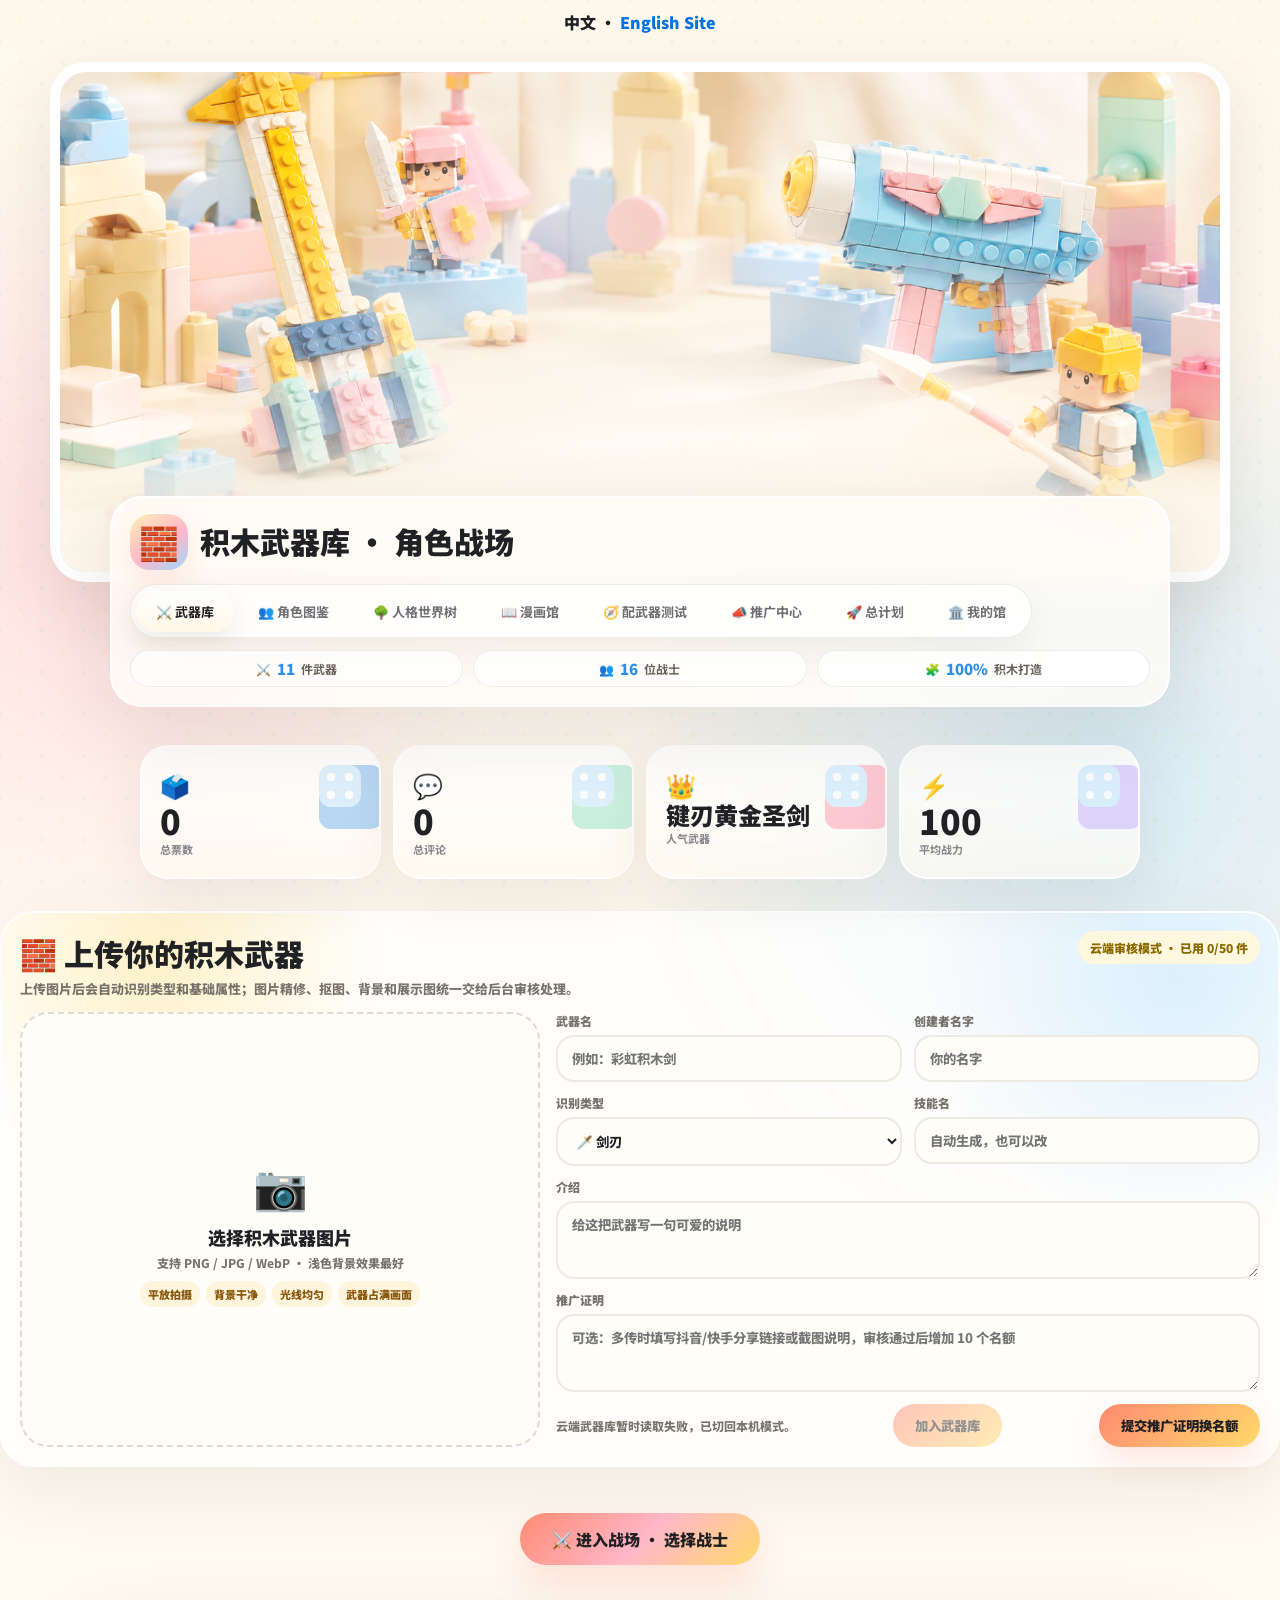
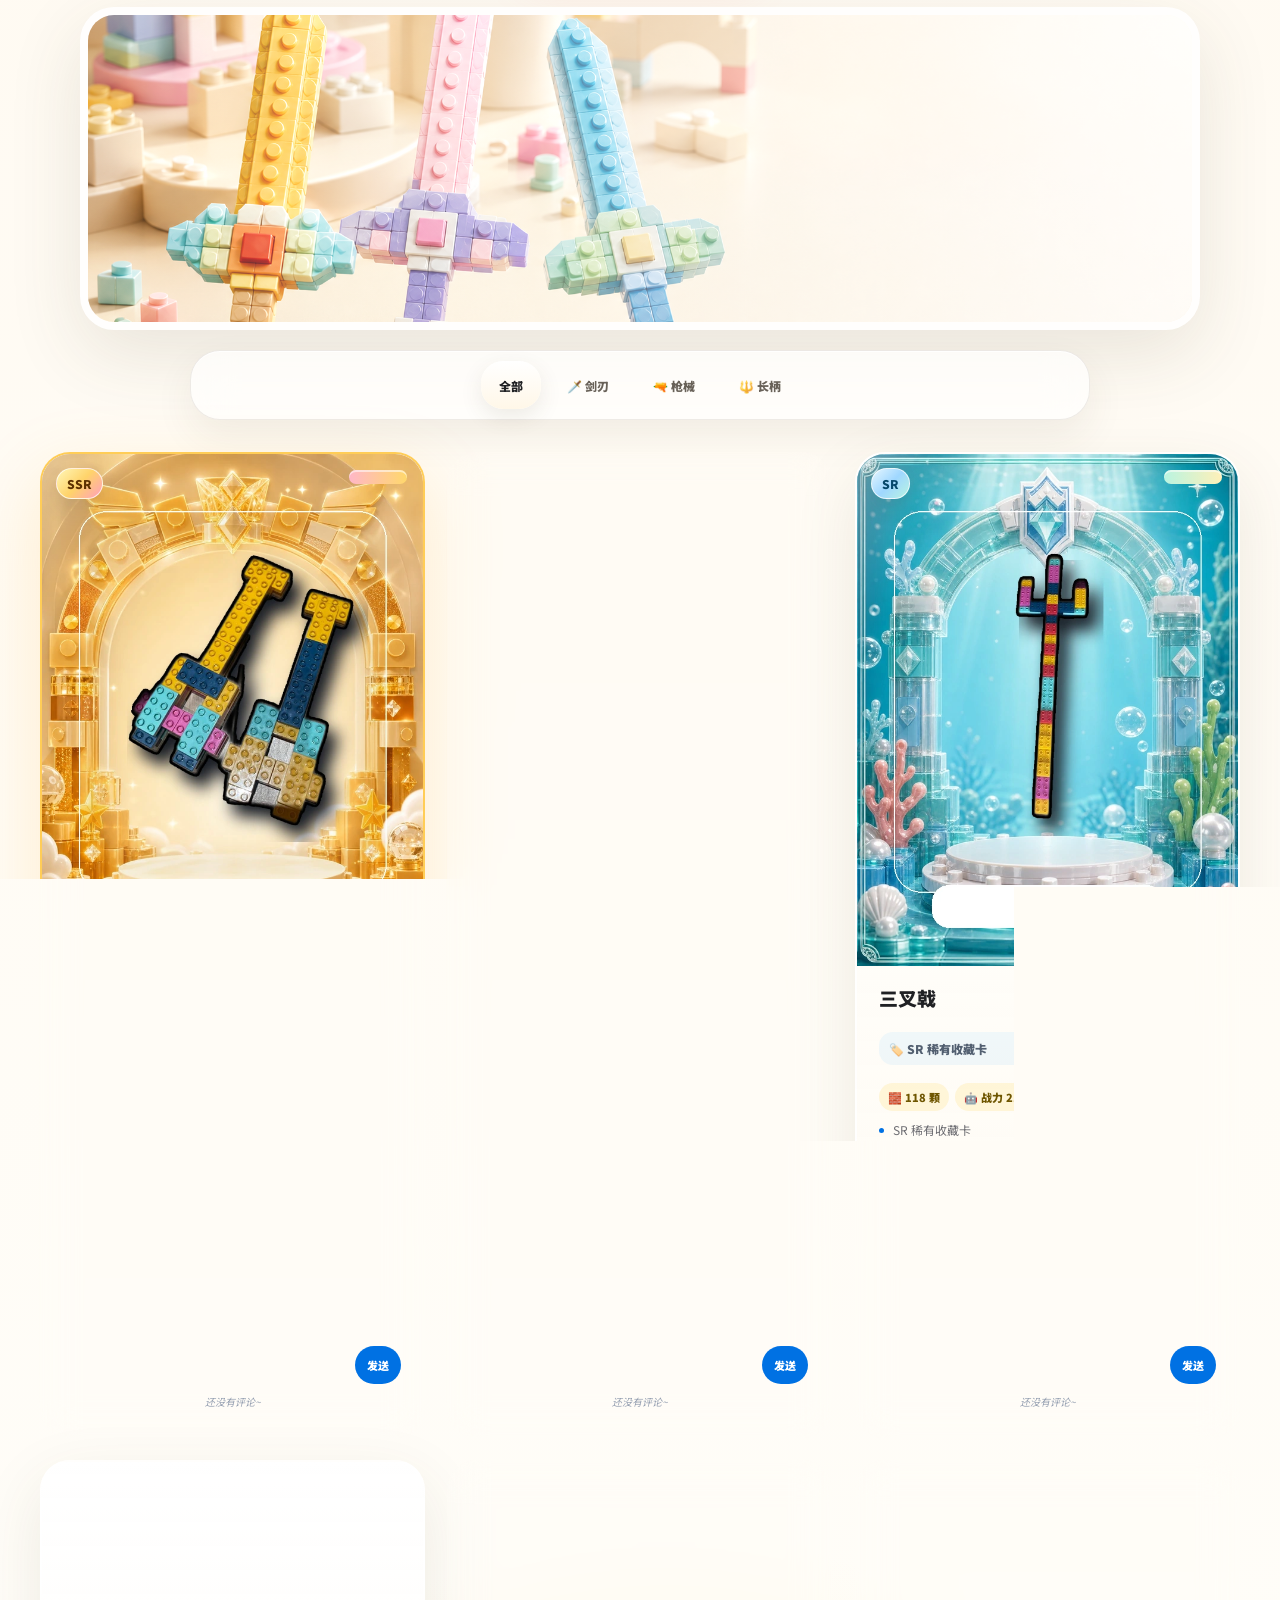
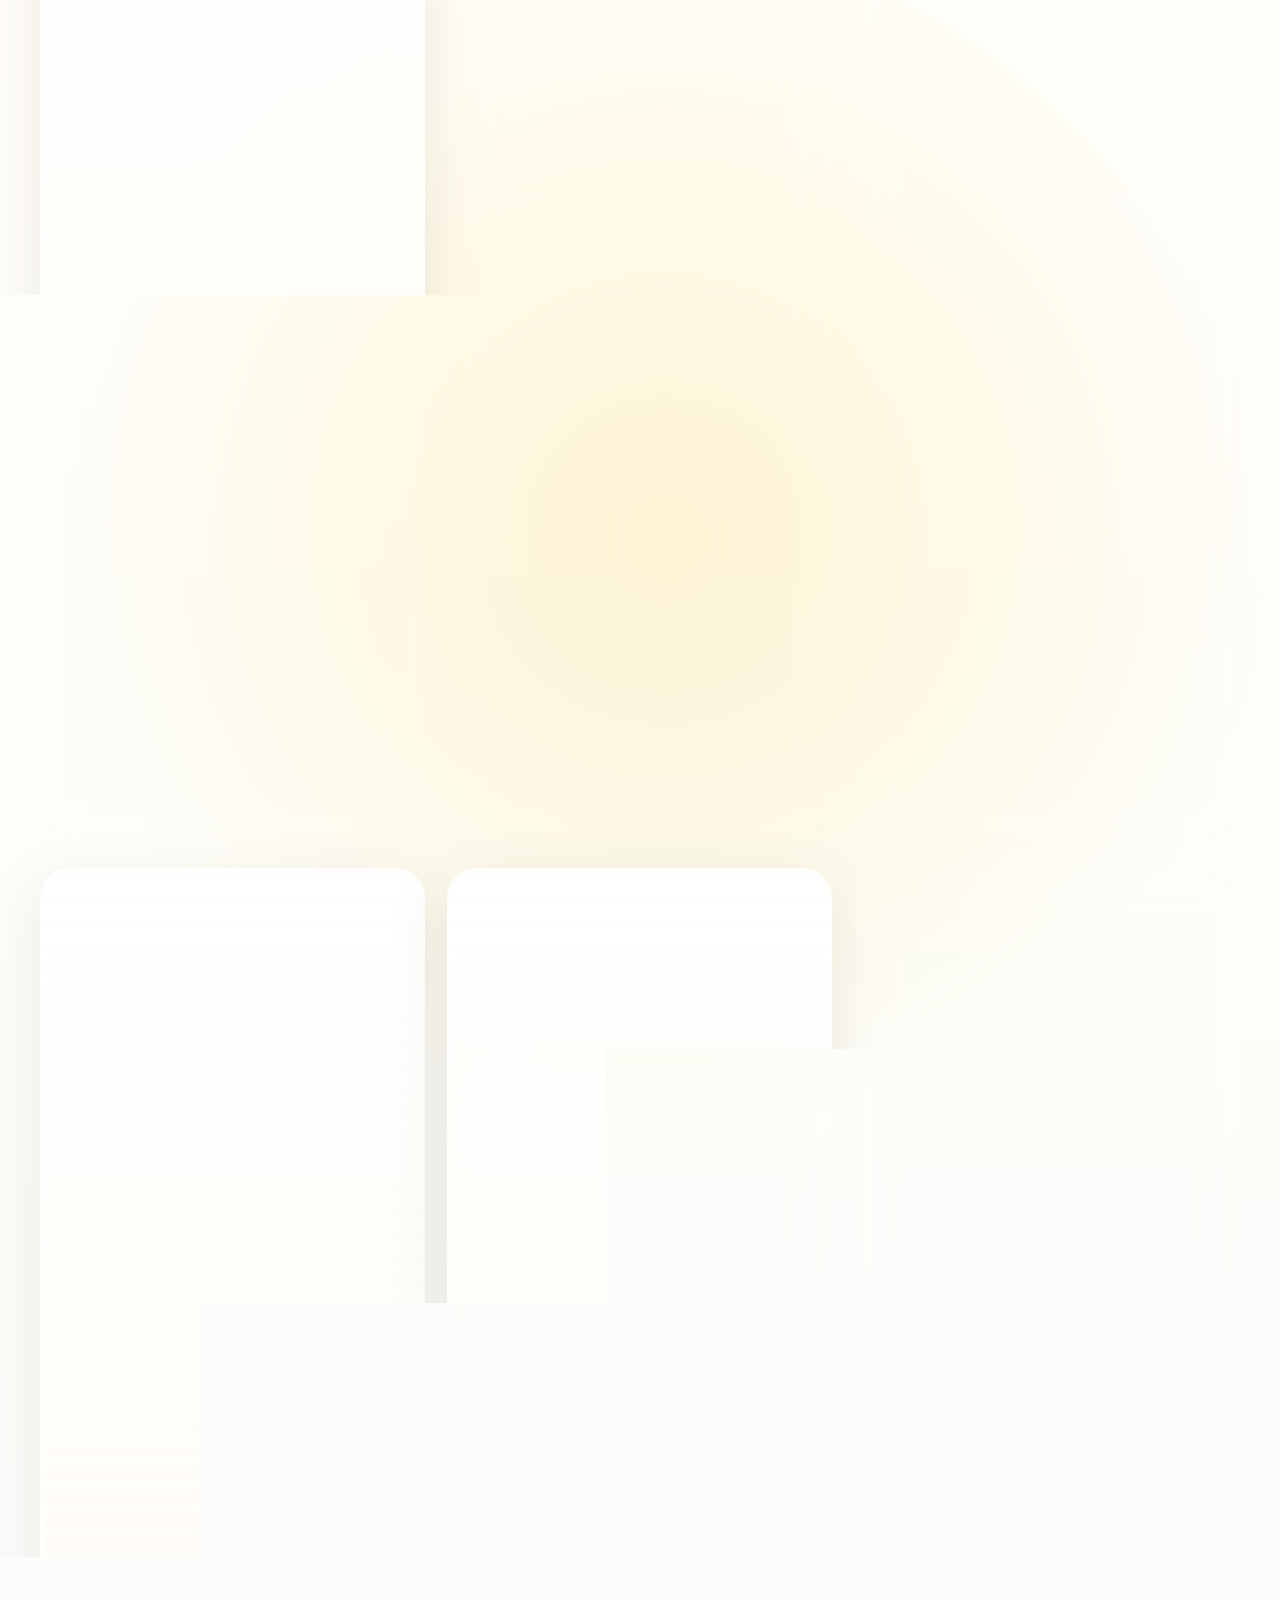
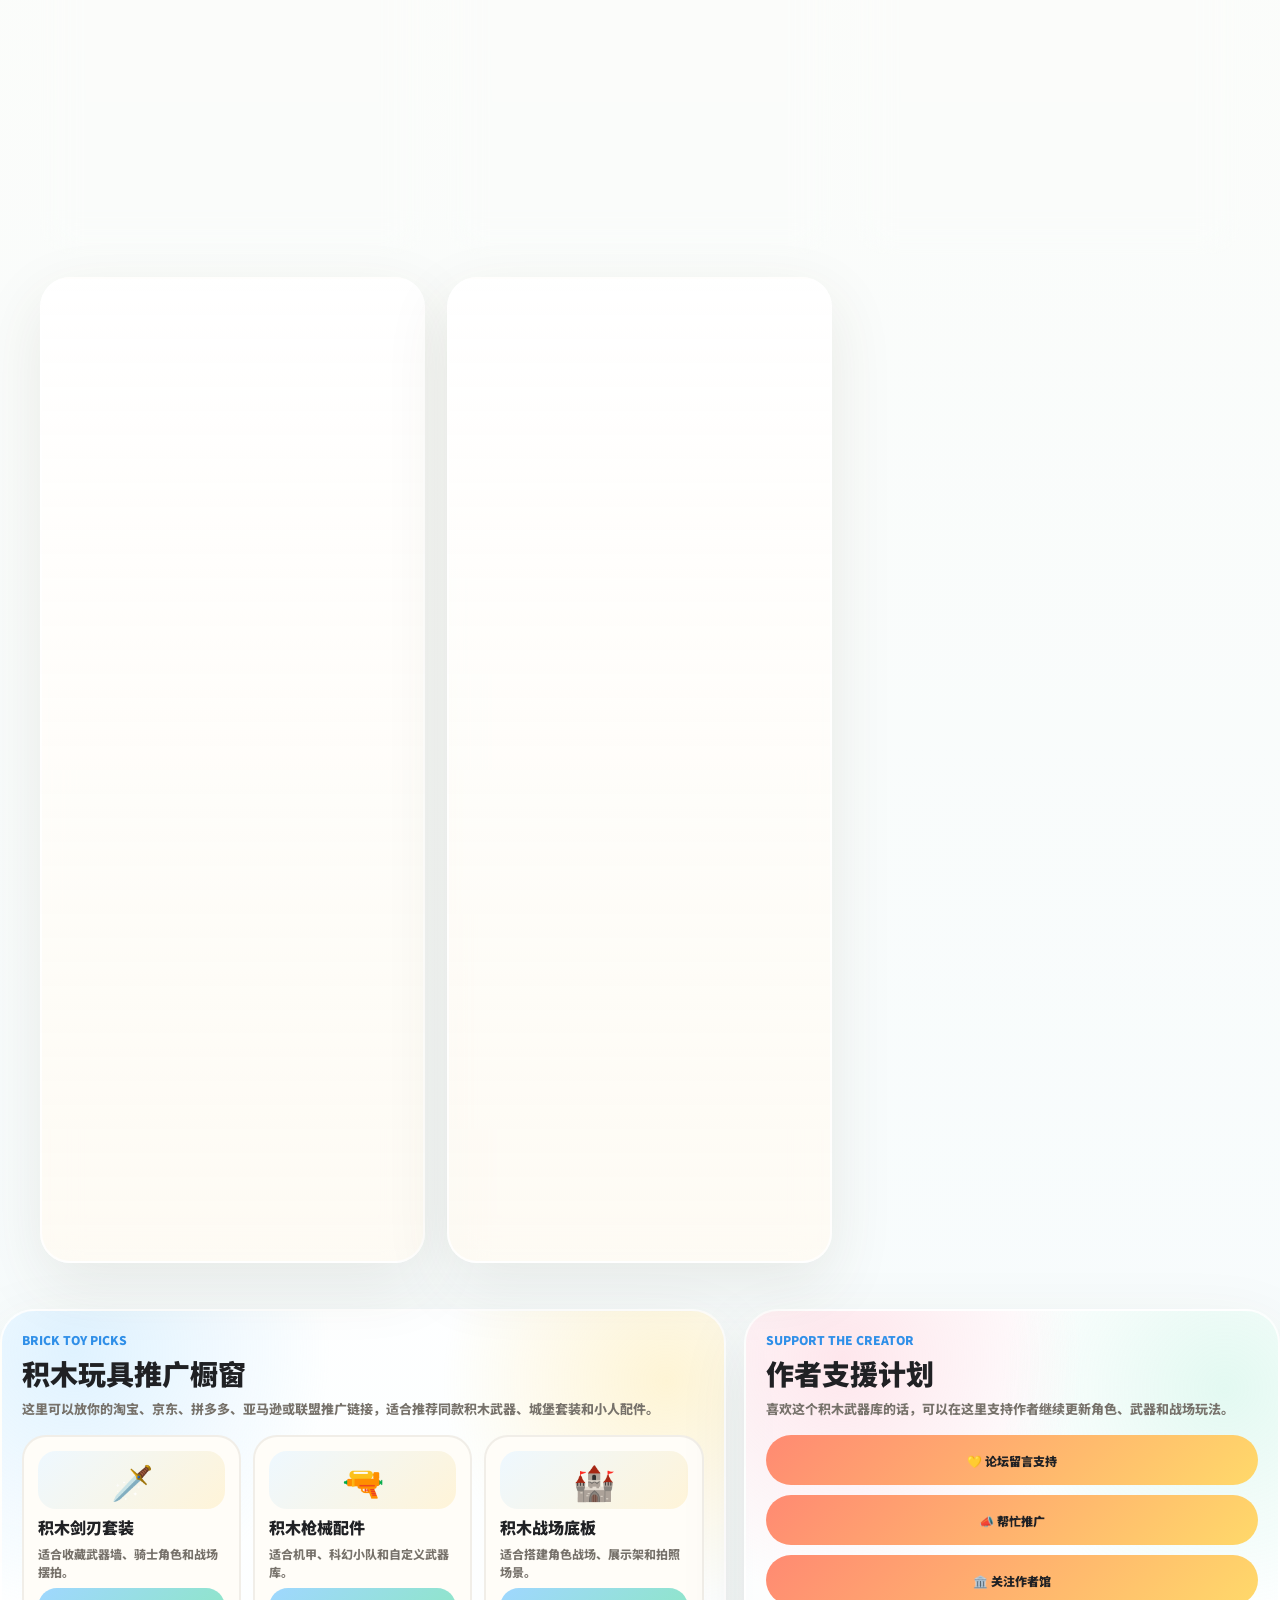
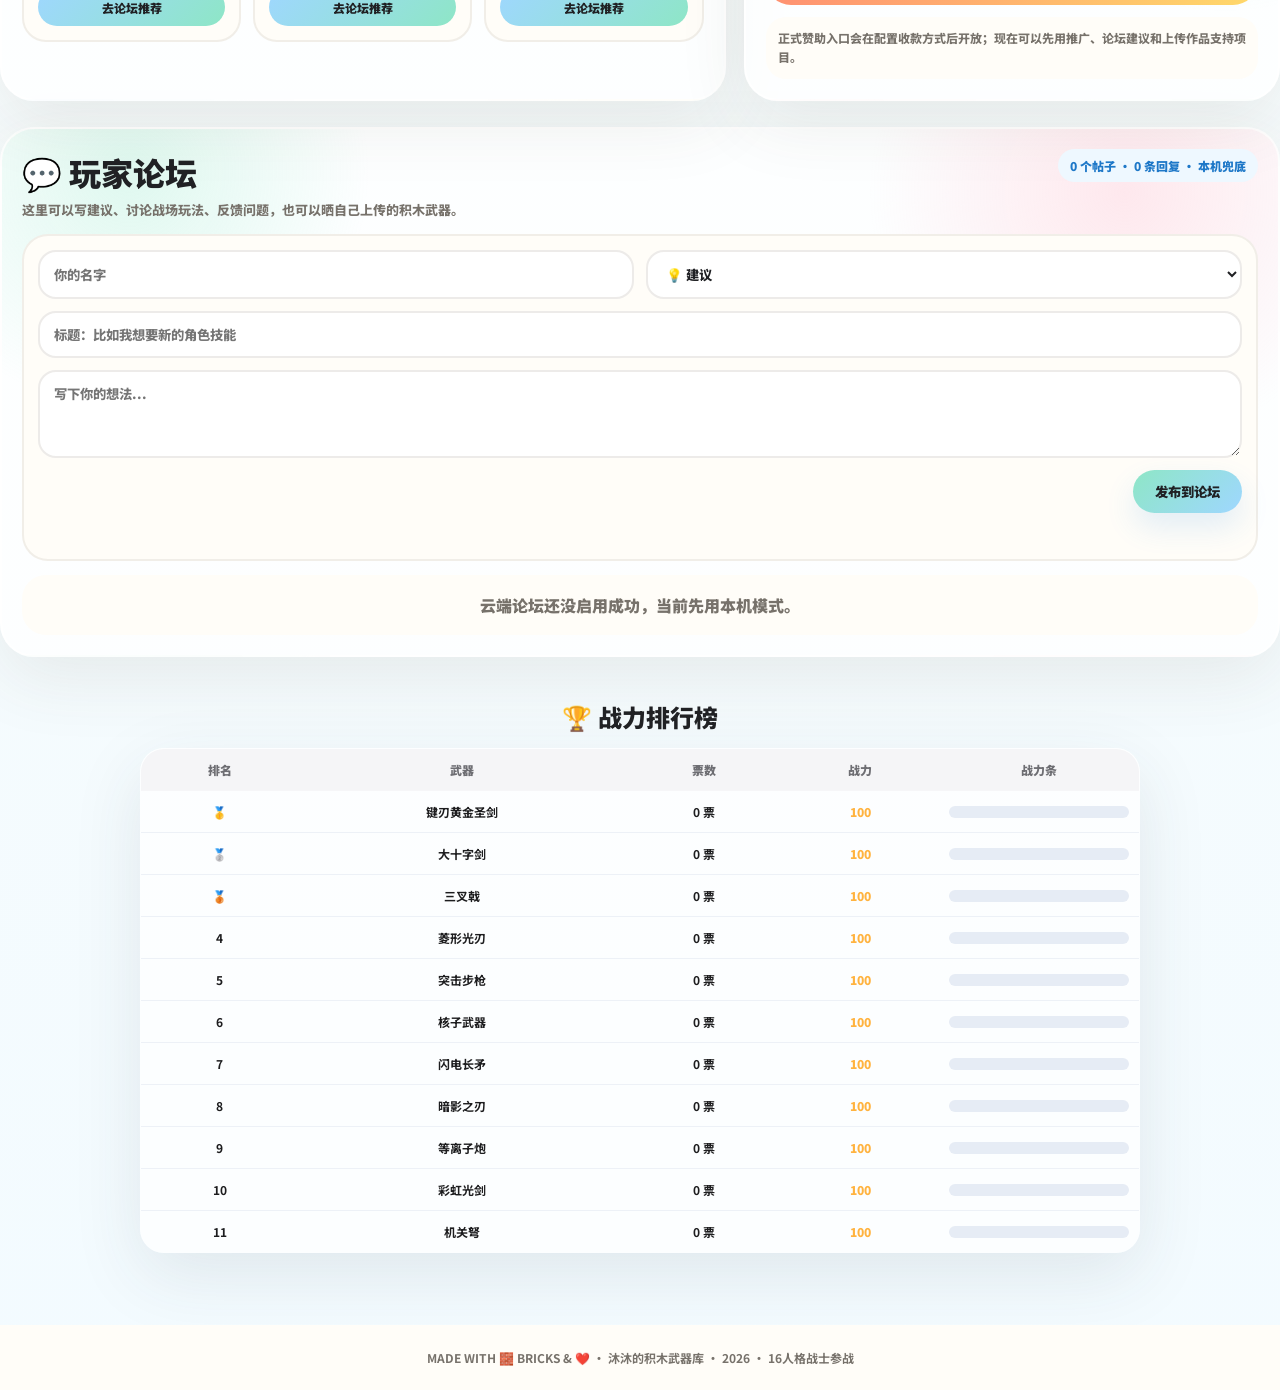
==== commit ae5c2b22: "Fix live startup render and world tree mobile view" ====
--- a/index.html
+++ b/index.html
@@ -1332,9 +1332,9 @@
   position:absolute;
   left:calc(var(--x)*1%);
   top:calc(var(--y)*1%);
-  width:136px;
-  min-height:166px;
-  transform:translate(-50%,-59px);
+  width:118px;
+  min-height:150px;
+  transform:translate(-50%,-52px);
   display:grid;
   justify-items:center;
   gap:5px;
@@ -1345,8 +1345,8 @@
   z-index:2;
 }
 .tree-node-avatar{
-  width:118px;
-  height:118px;
+  width:100px;
+  height:100px;
   border-radius:50%;
   display:grid;
   place-items:center;
@@ -1354,7 +1354,7 @@
     radial-gradient(circle at 50% 42%,#fff 0 46%,transparent 47%),
     conic-gradient(from 0deg,var(--node-color),#fff7d6,var(--node-color));
   padding:5px;
-  box-shadow:0 14px 34px rgba(45,55,72,.16),0 0 0 4px rgba(255,255,255,.74);
+  box-shadow:0 12px 30px rgba(45,55,72,.16),0 0 0 4px rgba(255,255,255,.74);
   transition:.22s ease;
 }
 .tree-node-avatar img,.tree-node-avatar svg{
@@ -7587,10 +7587,10 @@
   return genCharSVG(c,size);
 }
 const WORLD_TREE_POS={
-  ENTJ:{x:13.2,y:25.1},INTJ:{x:24.1,y:23.4},INTP:{x:32.8,y:26.6},ENTP:{x:52.5,y:43.1},
-  ENFJ:{x:10.3,y:58.3},INFJ:{x:18.1,y:52.5},INFP:{x:28.6,y:56.3},ENFP:{x:41.4,y:56.6},
+  ENTJ:{x:15.4,y:25.1},INTJ:{x:24.1,y:23.4},INTP:{x:32.8,y:26.6},ENTP:{x:52.5,y:43.1},
+  ENFJ:{x:15.0,y:58.3},INFJ:{x:20.2,y:52.5},INFP:{x:29.4,y:56.3},ENFP:{x:41.4,y:56.6},
   ISTJ:{x:60.4,y:24.6},ISFJ:{x:70.2,y:22.1},ESTJ:{x:79.4,y:23.8},ESFJ:{x:66.4,y:42.7},
-  ISTP:{x:59.1,y:53.6},ISFP:{x:67.4,y:60.4},ESTP:{x:74.8,y:61.8},ESFP:{x:91.0,y:47.1}
+  ISTP:{x:59.1,y:53.6},ISFP:{x:67.4,y:60.4},ESTP:{x:74.8,y:61.8},ESFP:{x:85.5,y:47.1}
 };
 const WORLD_TREE_GROUP_META={
   NT:{label:'策略枝',color:'#8b5cf6',desc:'思考、规划、效率与奇袭的树杈。'},
@@ -7634,6 +7634,15 @@
 let worldTreeSelected='INTJ';
 let worldTreeView={zoom:1,panX:0,panY:0,drag:false,startX:0,startY:0,baseX:0,baseY:0};
 function worldTreeColor(c){return (WORLD_TREE_GROUP_META[c.group]||WORLD_TREE_GROUP_META.NT).color}
+function defaultWorldTreeView(){
+  const viewport=document.getElementById('worldTreeViewport');
+  const vw=viewport?viewport.clientWidth:window.innerWidth;
+  if(vw<760){
+    const zoom=Math.max(.4,Math.min(.72,(vw-24)/1126));
+    return {zoom,panX:0,panY:20,drag:false,startX:0,startY:0,baseX:0,baseY:0};
+  }
+  return {zoom:1,panX:0,panY:0,drag:false,startX:0,startY:0,baseX:0,baseY:0};
+}
 function updateWorldTreeTransform(){
   const canvas=document.getElementById('worldTreeCanvas');
   if(!canvas)return;
@@ -7645,11 +7654,13 @@
   renderWorldTree();
 }
 function zoomWorldTree(delta){
-  worldTreeView.zoom=Math.max(.72,Math.min(1.72,worldTreeView.zoom+delta));
+  const viewport=document.getElementById('worldTreeViewport');
+  const minZoom=viewport&&viewport.clientWidth<760?.38:.72;
+  worldTreeView.zoom=Math.max(minZoom,Math.min(1.72,worldTreeView.zoom+delta));
   updateWorldTreeTransform();
 }
 function resetWorldTreeView(){
-  worldTreeView={zoom:1,panX:0,panY:0,drag:false,startX:0,startY:0,baseX:0,baseY:0};
+  worldTreeView=defaultWorldTreeView();
   updateWorldTreeTransform();
 }
 function renderWorldTree(){
@@ -7675,6 +7686,10 @@
       '<span>'+escapeHTML(trait.role||c.mbtiName)+'</span>'+
     '</button>';
   }).join('');
+  if(!viewport.dataset.viewReady){
+    worldTreeView=defaultWorldTreeView();
+    viewport.dataset.viewReady='1';
+  }
   selectWorldTreeCharacter(worldTreeSelected,false);
   if(!viewport.dataset.bound){
     viewport.dataset.bound='1';
@@ -8820,6 +8835,19 @@
 }
 
 // ===== INIT =====
+function renderStaticShell(){
+  renderWeapons();
+  renderForum();
+  renderCharacters();
+  renderWorldTree();
+  renderComicGallery();
+  renderGrowthCenter();
+  renderQuiz();
+  updateLeaderboard();
+}
+
+renderStaticShell();
+
 loadData().then(async()=>{
   await refreshPromotionBonus();
   applyUploadedWeapons();
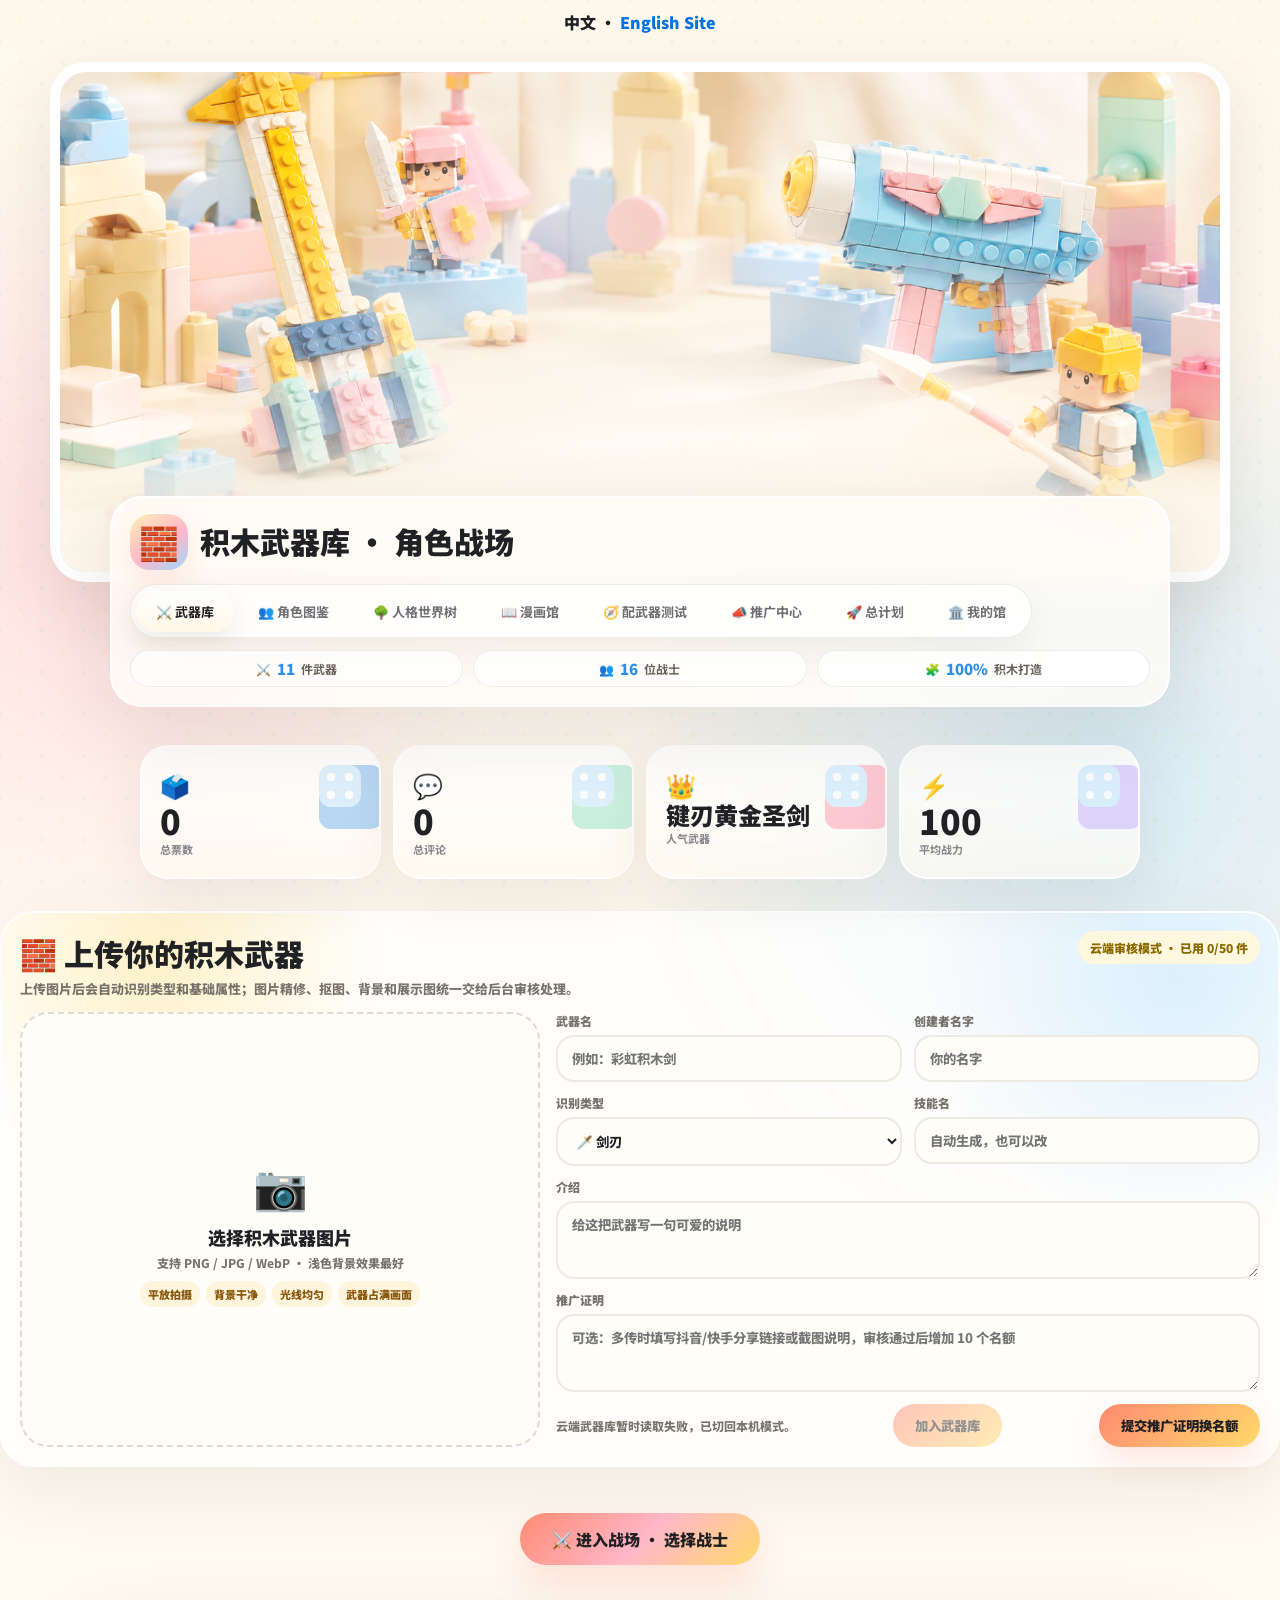
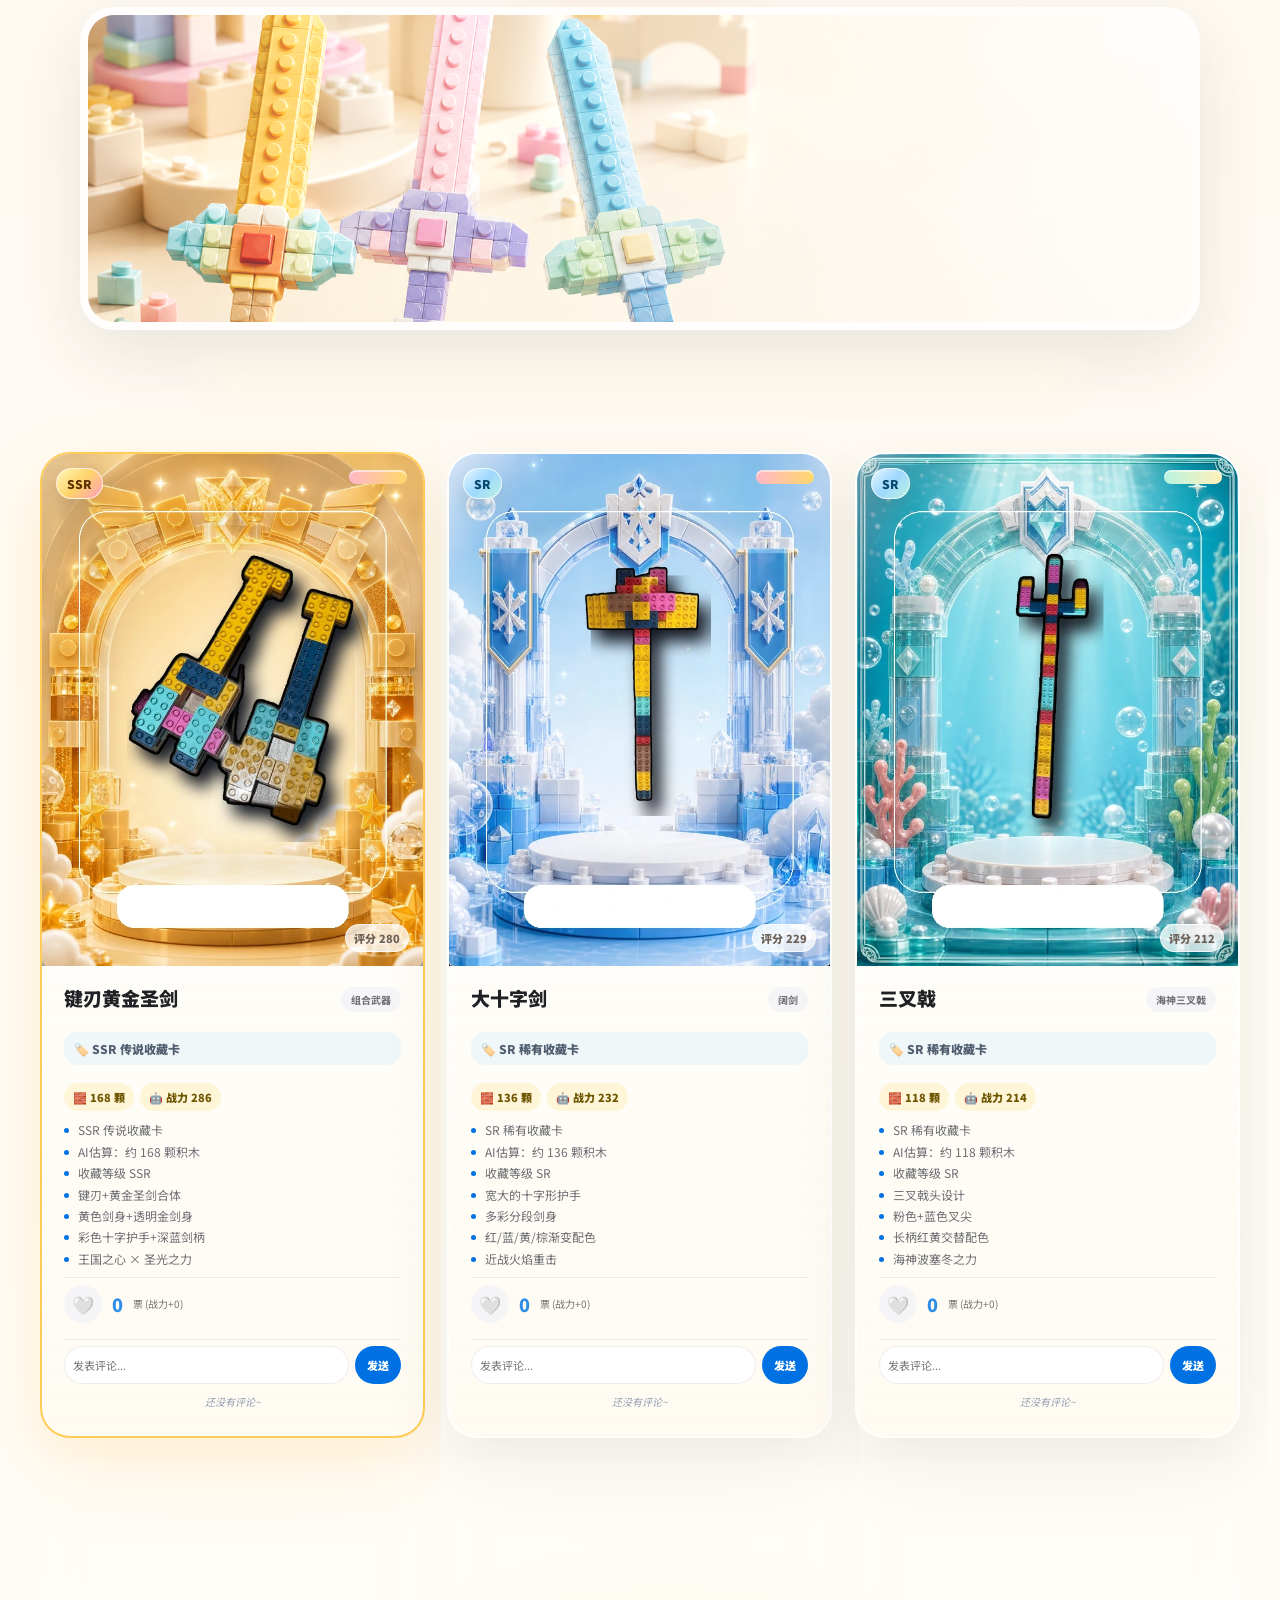
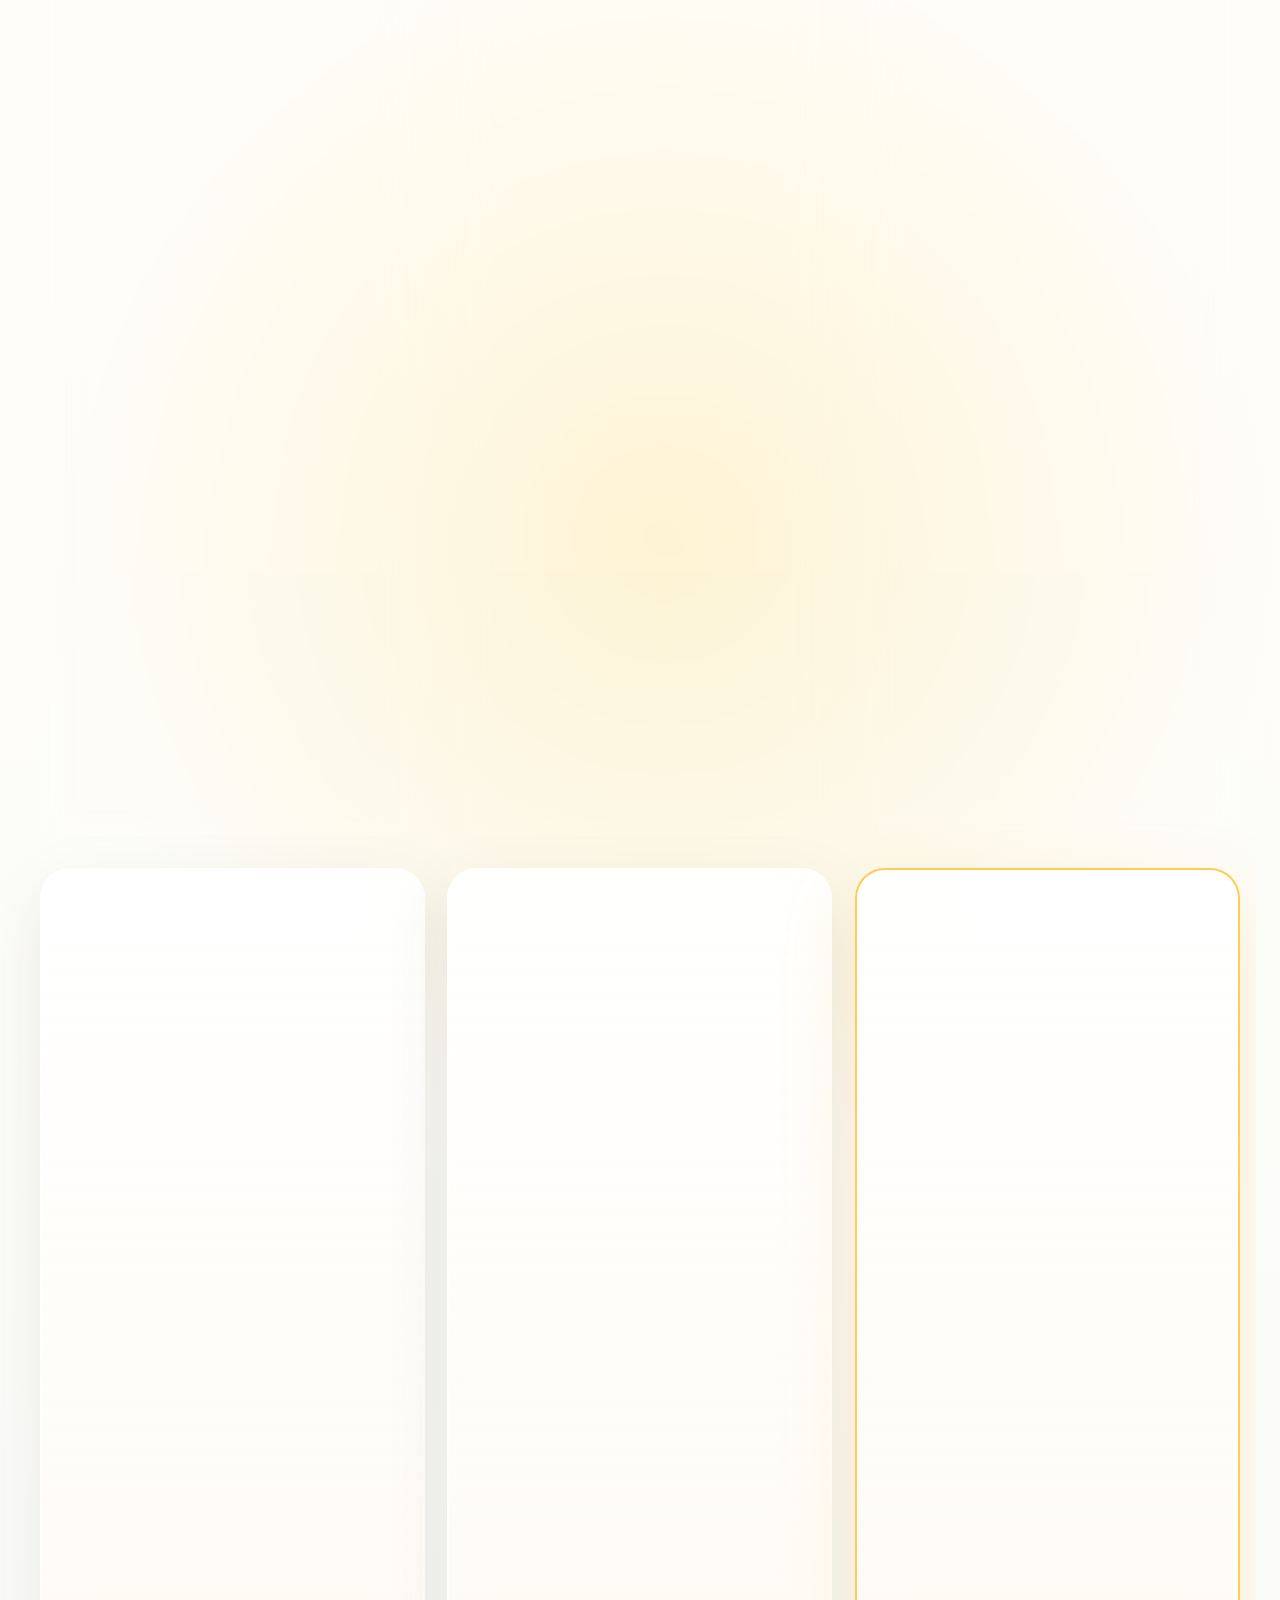
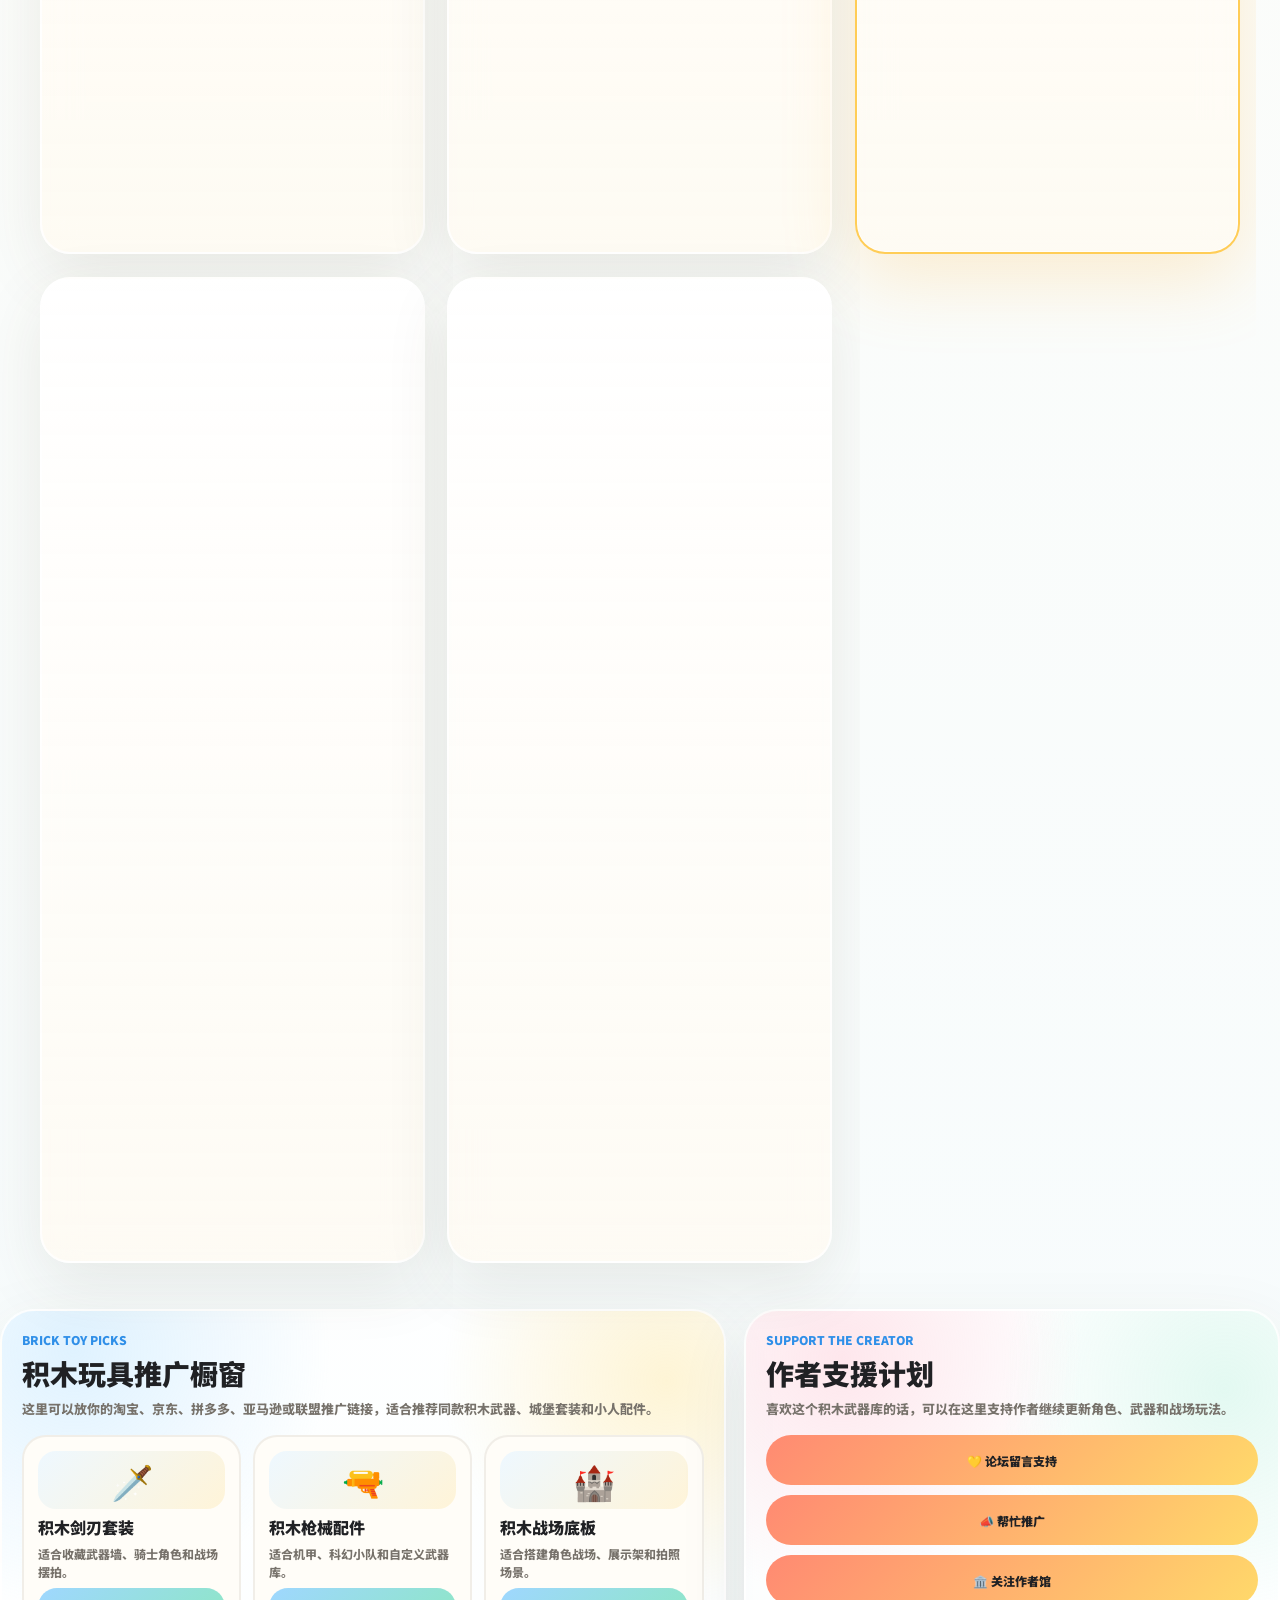
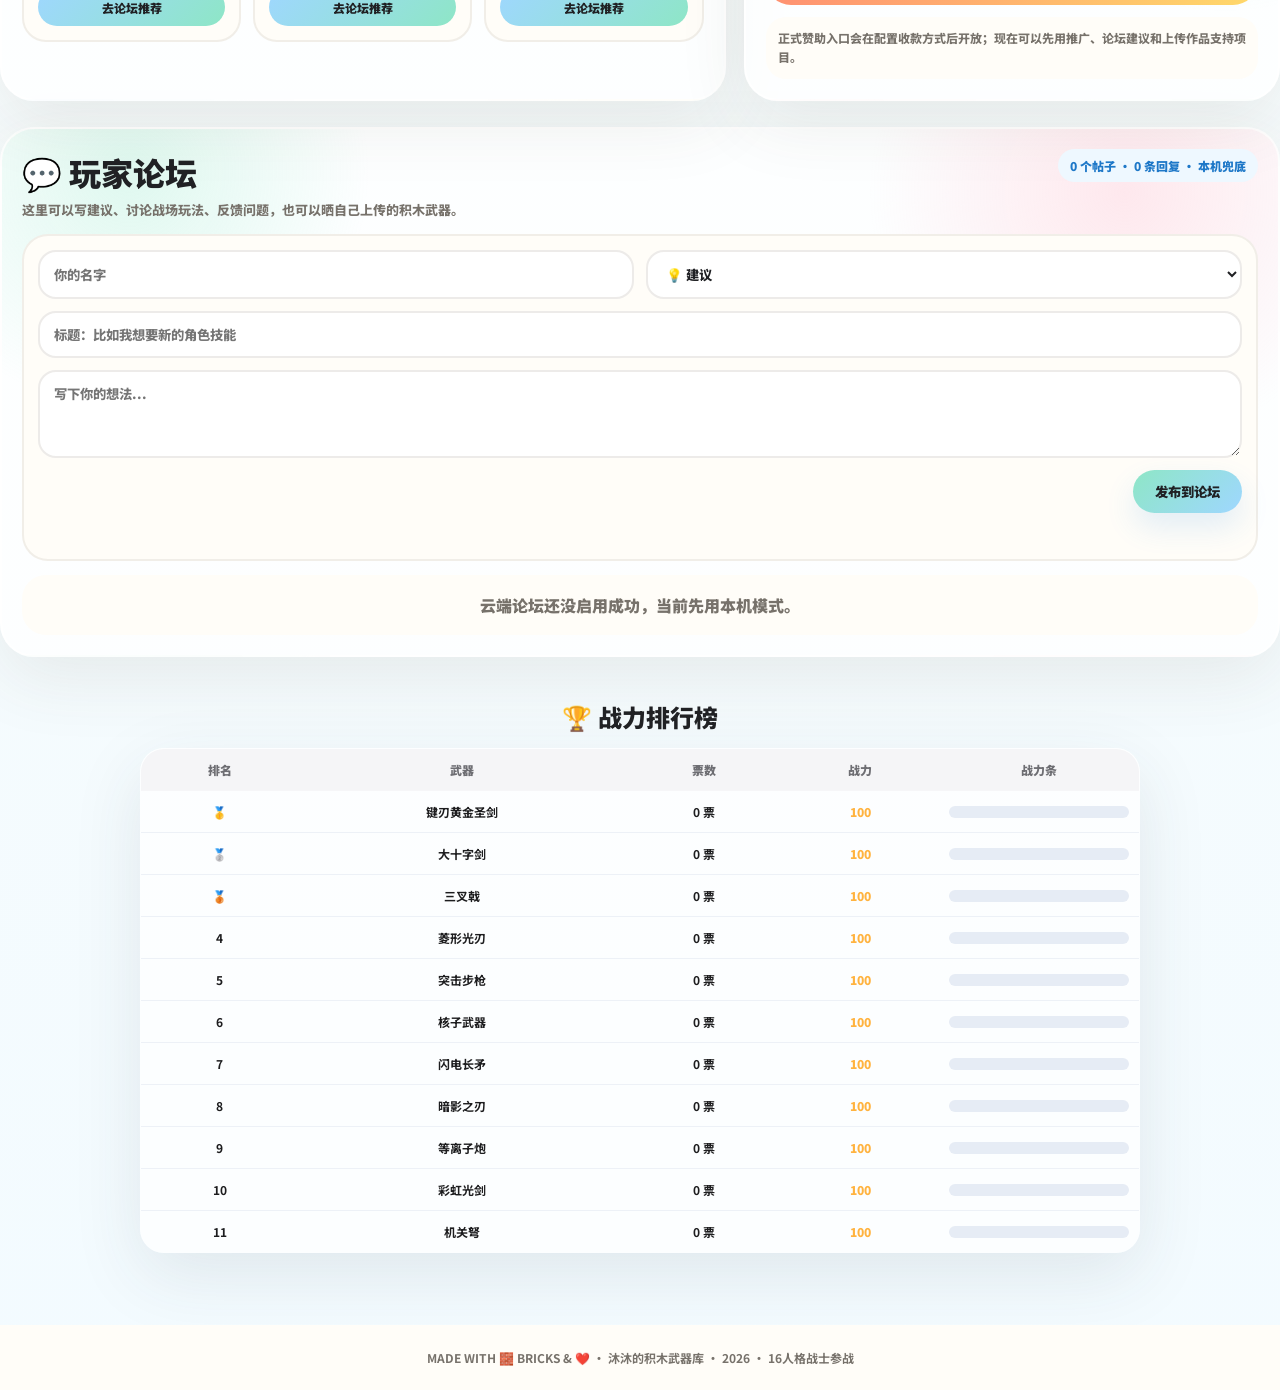
==== commit 61caa60c: "Build content loop V2" ====
--- a/index.html
+++ b/index.html
@@ -1154,12 +1154,112 @@
   margin:0 auto;
   padding:20px;
 }
+.comic-library-shell{
+  max-width:1400px;
+  margin:0 auto 34px;
+  padding:0 20px 20px;
+}
+.comic-toolbar{
+  display:flex;
+  flex-wrap:wrap;
+  gap:10px;
+  justify-content:center;
+  margin:2px auto 12px;
+}
+.comic-filter{
+  min-height:38px;
+  border:0;
+  border-radius:999px;
+  padding:9px 14px;
+  background:rgba(255,255,255,.72);
+  color:#536071;
+  font:inherit;
+  font-size:12px;
+  font-weight:950;
+  cursor:pointer;
+  box-shadow:0 10px 24px rgba(45,55,72,.08);
+}
+.comic-filter.active{
+  background:#1d1d1f;
+  color:#fff;
+}
+.comic-spotlight{
+  display:grid;
+  grid-template-columns:minmax(260px,.82fr) minmax(300px,1fr);
+  gap:16px;
+  align-items:stretch;
+  margin:12px auto 2px;
+}
+.comic-reader{
+  border:1px solid rgba(78,64,44,.1);
+  border-radius:28px;
+  background:rgba(255,255,255,.82);
+  box-shadow:0 24px 70px rgba(78,64,44,.1);
+  overflow:hidden;
+}
+.comic-reader img{
+  width:100%;
+  height:100%;
+  min-height:480px;
+  max-height:760px;
+  object-fit:contain;
+  background:#f6f8ff;
+  display:block;
+}
+.comic-reader-info{
+  border:1px solid rgba(78,64,44,.1);
+  border-radius:28px;
+  padding:20px;
+  background:linear-gradient(135deg,rgba(255,253,248,.94),rgba(238,248,255,.86));
+  box-shadow:0 24px 70px rgba(78,64,44,.08);
+}
+.comic-reader-kicker{color:#2f8fe8;font-size:12px;font-weight:1000;letter-spacing:.08em}
+.comic-reader-title{color:#202124;font-size:clamp(24px,4vw,42px);font-weight:1000;line-height:1.05;margin-top:8px}
+.comic-reader-meta{color:#686158;font-size:13px;font-weight:950;margin-top:8px}
+.comic-reader-copy{color:#5a5147;font-size:14px;font-weight:850;line-height:1.65;margin-top:14px}
+.comic-chapter-list{
+  display:grid;
+  gap:8px;
+  margin-top:14px;
+}
+.comic-chapter-list div{
+  border-radius:16px;
+  padding:10px 12px;
+  background:#fff;
+  color:#536071;
+  font-size:12px;
+  font-weight:900;
+  line-height:1.45;
+}
+.comic-reader-actions{
+  display:flex;
+  flex-wrap:wrap;
+  gap:8px;
+  margin-top:16px;
+}
+.comic-reader-actions button{
+  min-height:40px;
+  border:0;
+  border-radius:999px;
+  padding:10px 13px;
+  background:#1d1d1f;
+  color:#fff;
+  font:inherit;
+  font-size:12px;
+  font-weight:1000;
+  cursor:pointer;
+}
+.comic-reader-actions button.secondary{background:linear-gradient(135deg,#ffd96a,#ff8a72);color:#202124}
 .comic-gallery-card{
   border:1px solid rgba(78,64,44,.1);
   border-radius:24px;
   background:#fff;
   overflow:hidden;
   box-shadow:0 18px 44px rgba(78,64,44,.1);
+}
+.comic-gallery-card.active{
+  outline:3px solid rgba(47,143,232,.26);
+  box-shadow:0 24px 70px rgba(47,143,232,.16);
 }
 .comic-gallery-card img{
   width:100%;
@@ -1493,6 +1593,32 @@
   border-radius:50%;
   background:var(--c);
 }
+.tree-branch-board{
+  display:grid;
+  grid-template-columns:repeat(4,minmax(0,1fr));
+  gap:10px;
+  margin:14px auto 0;
+}
+.tree-branch-card{
+  border:0;
+  border-radius:20px;
+  padding:13px;
+  background:rgba(255,255,255,.78);
+  text-align:left;
+  font:inherit;
+  cursor:pointer;
+  box-shadow:0 14px 34px rgba(45,55,72,.08);
+}
+.tree-branch-card b{display:block;color:#202124;font-size:14px;font-weight:1000}
+.tree-branch-card span{display:block;color:#6e6e73;font-size:12px;font-weight:850;line-height:1.45;margin-top:4px}
+.tree-branch-card i{
+  display:inline-block;
+  width:10px;
+  height:10px;
+  border-radius:50%;
+  background:var(--c);
+  margin-right:6px;
+}
 @media(max-width:760px){
   .world-tree-head{display:grid}
   .world-tree-viewport{height:74vh;min-height:560px;border-radius:24px}
@@ -1502,6 +1628,9 @@
   .tree-node b{font-size:11px;padding:5px 7px}
   .tree-node span{font-size:10px}
   .tree-detail-card{left:12px;right:12px;bottom:12px;width:auto;max-height:238px}
+  .tree-branch-board{grid-template-columns:1fr 1fr}
+  .comic-spotlight{grid-template-columns:1fr}
+  .comic-reader img{min-height:360px;max-height:70vh}
 }
 .arena{
   background:
@@ -3846,6 +3975,47 @@
 .plan-card-title{color:#202124;font-size:18px;font-weight:1000;margin-top:12px}
 .plan-card-copy{color:#77726b;font-size:13px;font-weight:800;line-height:1.5;margin-top:6px}
 .plan-card .commerce-link{margin-top:12px}
+.plan-timeline{
+  display:grid;
+  gap:10px;
+  margin-top:18px;
+}
+.plan-lane{
+  display:grid;
+  grid-template-columns:110px 1fr auto;
+  gap:12px;
+  align-items:center;
+  border:1px solid rgba(78,64,44,.08);
+  border-radius:20px;
+  padding:12px;
+  background:rgba(255,255,255,.82);
+}
+.plan-lane-status{
+  border-radius:999px;
+  padding:8px 10px;
+  text-align:center;
+  color:#202124;
+  background:#fff4d8;
+  font-size:12px;
+  font-weight:1000;
+}
+.plan-lane.done .plan-lane-status{background:#ddf8ef}
+.plan-lane.now .plan-lane-status{background:#dceeff}
+.plan-lane.next .plan-lane-status{background:#ffe2e8}
+.plan-lane-title{color:#202124;font-size:15px;font-weight:1000}
+.plan-lane-copy{color:#77726b;font-size:12px;font-weight:800;line-height:1.45;margin-top:3px}
+.plan-lane-action{
+  min-height:36px;
+  border:0;
+  border-radius:999px;
+  padding:8px 11px;
+  background:#1d1d1f;
+  color:#fff;
+  font:inherit;
+  font-size:12px;
+  font-weight:1000;
+  cursor:pointer;
+}
 .growth-center{
   max-width:1180px;
   margin:0 auto 34px;
@@ -4737,13 +4907,18 @@
       <span><i style="--c:#5aa7ff"></i>SJ 守序枝</span>
       <span><i style="--c:#ff8a3d"></i>SP 冒险枝</span>
     </div>
+    <div class="tree-branch-board" id="treeBranchBoard"></div>
   </section>
 </div>
 
 <!-- COMICS PANEL -->
 <div class="panel" id="panel-comics">
   <div class="section-header"><h2>📖 MBTI 漫画馆</h2><div class="divider"></div><div class="sub">16 张 image2 四格漫画 · 点击可进入角色完整小剧场</div></div>
-  <div class="comic-gallery" id="comicGallery"></div>
+  <section class="comic-library-shell">
+    <div class="comic-toolbar" id="comicToolbar"></div>
+    <div class="comic-spotlight" id="comicSpotlight"></div>
+    <div class="comic-gallery" id="comicGallery"></div>
+  </section>
 </div>
 
 <!-- QUIZ PANEL -->
@@ -4780,6 +4955,7 @@
           <button class="battle-start-btn ready" type="button" onclick="switchPanel('comics')">看漫画馆</button>
           <button class="battle-start-btn ready" type="button" onclick="openSelection()">进入战场</button>
         </div>
+        <div class="plan-timeline" id="planTimeline"></div>
       </div>
       <div class="plan-grid">
         <article class="plan-card">
@@ -7080,6 +7256,25 @@
   }
 }
 
+const MASTER_PLAN_STEPS=[
+  {status:'done',label:'已上线',title:'武器库与上传审核',copy:'内置武器、玩家上传、AI 识别、后台审核和收藏卡预览已经形成基础入口。',panel:'weapons'},
+  {status:'done',label:'已上线',title:'16 位 MBTI 角色宇宙',copy:'角色图鉴、定位图、头像、漫画资源和战斗台词已经接入主站。',panel:'characters'},
+  {status:'now',label:'当前主线',title:'漫画馆 V2 与世界树 V2',copy:'漫画章节浏览、分享文案、世界树阵营导览和角色跳转入口是当前体验闭环。',panel:'comics'},
+  {status:'now',label:'推广循环',title:'测试、战斗、分享卡',copy:'配武器测试与战斗分享卡负责把玩家带回网站，推广中心记录发布证明。',panel:'quiz'},
+  {status:'next',label:'下一批',title:'英文站与商业入口',copy:'英文站同步中文核心体验，购买推荐和作者支援入口再逐步接真实链接。',panel:'growth'}
+];
+function renderMasterPlan(){
+  const box=document.getElementById('planTimeline');
+  if(!box)return;
+  box.innerHTML=MASTER_PLAN_STEPS.map(item=>
+    '<div class="plan-lane '+item.status+'">'+
+      '<div class="plan-lane-status">'+escapeHTML(item.label)+'</div>'+
+      '<div><div class="plan-lane-title">'+escapeHTML(item.title)+'</div><div class="plan-lane-copy">'+escapeHTML(item.copy)+'</div></div>'+
+      '<button class="plan-lane-action" type="button" onclick="switchPanel(\''+item.panel+'\')">查看</button>'+
+    '</div>'
+  ).join('');
+}
+
 function gentleNotice(text){
   const status=document.getElementById('growthStatus')||document.getElementById('uploadStatus')||document.getElementById('forumStatus');
   if(status)status.textContent=text;
@@ -7598,6 +7793,12 @@
   SJ:{label:'守序枝',color:'#5aa7ff',desc:'规则、责任、秩序与团队照护的树杈。'},
   SP:{label:'冒险枝',color:'#ff8a3d',desc:'行动、手感、舞台与现场创造的树杈。'}
 };
+const WORLD_TREE_BRANCH_GUIDE={
+  NT:{focus:'战术、推演、拆解与高压推进',route:'适合从 ENTJ 或 INTJ 开始读，再沿着光线看 INTP/ENTP 的脑洞组合。'},
+  NF:{focus:'信念、鼓舞、预判与温柔防线',route:'适合从 ENFJ 的集合号开始，再走到 INFJ/INFP 的守护故事。'},
+  SJ:{focus:'秩序、后勤、执行与团队稳定',route:'适合从 ISTJ 的规则线进入，再看 ESTJ/ESFJ 如何把队伍带稳。'},
+  SP:{focus:'手感、速度、舞台与现场创造',route:'适合从 ESTP 的突袭开始，再看 ISFP/ESFP 把战斗打成演出。'}
+};
 const WORLD_TREE_RELATIONS=[
   {a:'ENTJ',b:'INTJ',type:'group',label:'战略同盟',desc:'一个定方向，一个算路径，开局就像已经复盘过三遍。'},
   {a:'INTJ',b:'INTP',type:'group',label:'脑内实验室',desc:'INTJ负责删掉失败路线，INTP负责证明路线为什么奇怪但可行。'},
@@ -7633,10 +7834,12 @@
 let worldTreeMode='group';
 let worldTreeSelected='INTJ';
 let worldTreeView={zoom:1,panX:0,panY:0,drag:false,startX:0,startY:0,baseX:0,baseY:0};
+let comicFilter='ALL';
+let comicSelected='ENTJ';
 function worldTreeColor(c){return (WORLD_TREE_GROUP_META[c.group]||WORLD_TREE_GROUP_META.NT).color}
 function defaultWorldTreeView(){
   const viewport=document.getElementById('worldTreeViewport');
-  const vw=viewport?viewport.clientWidth:window.innerWidth;
+  const vw=viewport&&viewport.clientWidth?viewport.clientWidth:window.innerWidth;
   if(vw<760){
     const zoom=Math.max(.4,Math.min(.72,(vw-24)/1126));
     return {zoom,panX:0,panY:20,drag:false,startX:0,startY:0,baseX:0,baseY:0};
@@ -7668,6 +7871,7 @@
   const lines=document.getElementById('worldTreeLines');
   const viewport=document.getElementById('worldTreeViewport');
   if(!nodes||!lines||!viewport)return;
+  renderWorldTreeBranchBoard();
   const visible=WORLD_TREE_RELATIONS.filter(r=>r.type===worldTreeMode || (worldTreeMode==='group'&&r.type==='bond'));
   lines.innerHTML=visible.map((r,i)=>{
     const a=WORLD_TREE_POS[r.a],b=WORLD_TREE_POS[r.b];
@@ -7708,6 +7912,25 @@
   }
   updateWorldTreeTransform();
 }
+function renderWorldTreeBranchBoard(){
+  const board=document.getElementById('treeBranchBoard');
+  if(!board)return;
+  board.innerHTML=Object.keys(WORLD_TREE_GROUP_META).map(group=>{
+    const meta=WORLD_TREE_GROUP_META[group];
+    const guide=WORLD_TREE_BRANCH_GUIDE[group];
+    const count=CHARACTERS.filter(c=>c.group===group).length;
+    return '<button class="tree-branch-card" type="button" style="--c:'+meta.color+'" onclick="focusWorldTreeGroup(\''+group+'\')">'+
+      '<b><i></i>'+escapeHTML(group)+' · '+escapeHTML(meta.label)+' · '+count+' 位</b>'+
+      '<span>'+escapeHTML(guide.focus)+'</span>'+
+      '<span>'+escapeHTML(guide.route)+'</span>'+
+    '</button>';
+  }).join('');
+}
+function focusWorldTreeGroup(group){
+  const first=CHARACTERS.find(c=>c.group===group);
+  setWorldTreeMode('group');
+  if(first)selectWorldTreeCharacter(first.mbti);
+}
 function selectWorldTreeCharacter(mbti,scrollDetail=true){
   const c=CHARACTERS.find(x=>x.mbti===mbti);
   const card=document.getElementById('treeDetailCard');
@@ -7724,7 +7947,7 @@
     '<div class="tree-detail-top">'+characterAvatarHTML(c,80)+'<div><div class="tree-detail-name">'+escapeHTML(c.name)+'</div><div class="tree-detail-meta">'+escapeHTML(c.mbti)+' · '+escapeHTML(c.mbtiName)+' · '+escapeHTML(meta.label)+'</div></div></div>'+
     '<div class="tree-detail-quote">“'+escapeHTML(c.quotes.win)+'”</div>'+
     '<div class="tree-detail-chips"><span>武器：'+weaponLabel(c.weaponPref)+'</span><span>定位：'+escapeHTML(trait.role)+'</span><span>人格技：'+escapeHTML(trait.label)+'</span>'+related+'</div>'+
-    '<div class="tree-detail-actions"><button type="button" onclick="openCharacterProfile(\''+c.mbti+'\')">角色资料</button><button class="secondary" type="button" onclick="quickBattleFromQuiz(\''+c.mbti+'\')">用他开战</button></div>';
+    '<div class="tree-detail-actions"><button type="button" onclick="openCharacterProfile(\''+c.mbti+'\')">角色资料</button><button class="secondary" type="button" onclick="openComicReader(\''+c.mbti+'\')">看漫画</button><button type="button" onclick="quickBattleFromQuiz(\''+c.mbti+'\')">用他开战</button><button class="secondary" type="button" onclick="switchPanel(\'quiz\')">去测试</button></div>';
   if(scrollDetail)card.scrollTop=0;
 }
 function showWorldTreeRelation(index){
@@ -7736,7 +7959,7 @@
   card.innerHTML=
     '<div class="tree-detail-top">'+characterAvatarHTML(a,70)+characterAvatarHTML(b,70)+'<div><div class="tree-detail-name">'+escapeHTML(r.label)+'</div><div class="tree-detail-meta">'+escapeHTML(a.mbti)+' × '+escapeHTML(b.mbti)+' · '+(r.type==='weapon'?'武器流派':r.type==='bond'?'战斗羁绊':'同枝关系')+'</div></div></div>'+
     '<div class="tree-detail-quote">'+escapeHTML(r.desc)+'</div>'+
-    '<div class="tree-detail-actions"><button type="button" onclick="selectWorldTreeCharacter(\''+a.mbti+'\')">'+escapeHTML(a.mbti)+'</button><button class="secondary" type="button" onclick="selectWorldTreeCharacter(\''+b.mbti+'\')">'+escapeHTML(b.mbti)+'</button></div>';
+    '<div class="tree-detail-actions"><button type="button" onclick="selectWorldTreeCharacter(\''+a.mbti+'\')">'+escapeHTML(a.mbti)+'</button><button class="secondary" type="button" onclick="selectWorldTreeCharacter(\''+b.mbti+'\')">'+escapeHTML(b.mbti)+'</button><button type="button" onclick="openComicReader(\''+a.mbti+'\')">看左边漫画</button><button class="secondary" type="button" onclick="openComicReader(\''+b.mbti+'\')">看右边漫画</button></div>';
 }
 function renderCharacterProgress(){
   const panel=document.getElementById('charProgressPanel');
@@ -7793,21 +8016,103 @@
 function renderComicGallery(){
   const g=document.getElementById('comicGallery');
   if(!g)return;
-  g.innerHTML=CHARACTERS.map(c=>{
+  renderComicToolbar();
+  renderComicSpotlight();
+  const list=CHARACTERS.filter(c=>comicFilter==='ALL'||c.group===comicFilter);
+  g.innerHTML=list.map(c=>{
     const story=getCharacterComicStory(c);
     const meme=(CHAR_MEMES[c.mbti]&&CHAR_MEMES[c.mbti][2])||story.moral;
-    return '<div class="comic-gallery-card">'+
+    return '<div class="comic-gallery-card '+(comicSelected===c.mbti?'active':'')+'">'+
       '<img src="'+escapeHTML(story.image||'')+'" alt="'+escapeHTML(c.name)+' 四格漫画" loading="lazy">'+
       '<div class="comic-gallery-info">'+
         '<div class="comic-gallery-title">'+escapeHTML(c.name)+' · '+escapeHTML(story.title)+'</div>'+
         '<div class="comic-gallery-meta">'+escapeHTML(c.mbti)+' · '+escapeHTML(c.mbtiName)+'</div>'+
         '<div class="comic-gallery-copy">'+escapeHTML(meme)+'</div>'+
         '<div class="comic-gallery-actions">'+
-          '<button class="char-share-btn" type="button" onclick="openCharacterProfile(\''+c.mbti+'\')">看完整小剧场</button>'+
+          '<button class="char-share-btn" type="button" onclick="openComicReader(\''+c.mbti+'\')">打开章节</button>'+
+          '<button class="char-share-btn" type="button" onclick="openCharacterProfile(\''+c.mbti+'\')">角色档案</button>'+
         '</div>'+
       '</div>'+
     '</div>';
   }).join('');
+}
+function renderComicToolbar(){
+  const bar=document.getElementById('comicToolbar');
+  if(!bar)return;
+  const filters=[['ALL','全部漫画'],['NT','NT 策略枝'],['NF','NF 梦想枝'],['SJ','SJ 守序枝'],['SP','SP 冒险枝']];
+  bar.innerHTML=filters.map(f=>'<button class="comic-filter '+(comicFilter===f[0]?'active':'')+'" type="button" onclick="setComicFilter(\''+f[0]+'\')">'+escapeHTML(f[1])+'</button>').join('');
+}
+function setComicFilter(group){
+  comicFilter=group;
+  if(group!=='ALL'&&!CHARACTERS.some(c=>c.mbti===comicSelected&&c.group===group)){
+    const first=CHARACTERS.find(c=>c.group===group);
+    if(first)comicSelected=first.mbti;
+  }
+  renderComicGallery();
+}
+function comicVisibleList(){
+  return CHARACTERS.filter(c=>comicFilter==='ALL'||c.group===comicFilter);
+}
+function openComicReader(mbti){
+  const c=CHARACTERS.find(x=>x.mbti===mbti);
+  if(!c)return;
+  comicSelected=mbti;
+  comicFilter='ALL';
+  switchPanel('comics');
+  renderComicGallery();
+  const spot=document.getElementById('comicSpotlight');
+  if(spot)spot.scrollIntoView({behavior:'smooth',block:'start'});
+}
+function stepComicReader(delta){
+  const list=comicVisibleList();
+  const idx=Math.max(0,list.findIndex(c=>c.mbti===comicSelected));
+  const next=list[(idx+delta+list.length)%list.length];
+  if(next){
+    comicSelected=next.mbti;
+    renderComicGallery();
+  }
+}
+function renderComicSpotlight(){
+  const box=document.getElementById('comicSpotlight');
+  if(!box)return;
+  let c=CHARACTERS.find(x=>x.mbti===comicSelected);
+  if(!c||!(comicFilter==='ALL'||c.group===comicFilter))c=comicVisibleList()[0]||CHARACTERS[0];
+  if(!c)return;
+  comicSelected=c.mbti;
+  const story=getCharacterComicStory(c);
+  const trait=getCharTrait(c);
+  const chapters=(story.panels||[]).map((p,i)=>
+    '<div><b>第 '+(i+1)+' 格 · '+escapeHTML(p.beat||'剧情')+'</b><br>'+escapeHTML(p.line||p.action||p.scene||'这一格还在写对白。')+'</div>'
+  ).join('');
+  box.innerHTML=
+    '<div class="comic-reader"><img src="'+escapeHTML(story.image||'')+'" alt="'+escapeHTML(c.name)+' 完整漫画" loading="lazy"></div>'+
+    '<div class="comic-reader-info">'+
+      '<div class="comic-reader-kicker">COMIC CHAPTER · '+escapeHTML(c.group)+'</div>'+
+      '<div class="comic-reader-title">'+escapeHTML(c.name)+' · '+escapeHTML(story.title)+'</div>'+
+      '<div class="comic-reader-meta">'+escapeHTML(c.mbti)+' · '+escapeHTML(c.mbtiName)+' · '+escapeHTML(trait.role)+' · '+weaponLabel(c.weaponPref)+'</div>'+
+      '<div class="comic-reader-copy">'+escapeHTML(story.moral)+'</div>'+
+      '<div class="comic-chapter-list">'+chapters+'</div>'+
+      '<div class="comic-reader-actions">'+
+        '<button type="button" onclick="stepComicReader(-1)">上一张</button>'+
+        '<button type="button" onclick="stepComicReader(1)">下一张</button>'+
+        '<button class="secondary" type="button" onclick="openCharacterProfile(\''+c.mbti+'\')">完整小剧场</button>'+
+        '<button type="button" onclick="copyComicShareText(\''+c.mbti+'\')">复制分享文案</button>'+
+        '<button class="secondary" type="button" onclick="switchPanel(\'tree\');selectWorldTreeCharacter(\''+c.mbti+'\')">去世界树</button>'+
+      '</div>'+
+    '</div>';
+}
+async function copyComicShareText(mbti){
+  const c=CHARACTERS.find(x=>x.mbti===mbti);
+  if(!c)return;
+  const story=getCharacterComicStory(c);
+  const text=[
+    '沐沐积木武器库漫画馆更新：'+c.mbti+' '+c.name+'《'+story.title+'》',
+    story.moral,
+    '看完整 16 位 MBTI 积木战士漫画：old-nine86.github.io/mumu-weapons',
+    '#积木 #MBTI #漫画 #自制网站 #玩具分享'
+  ].join('\n');
+  await copyGrowthText(text);
+  gentleNotice('漫画分享文案已复制。');
 }
 
 function openCharacterProfile(mbti){
@@ -8843,6 +9148,7 @@
   renderComicGallery();
   renderGrowthCenter();
   renderQuiz();
+  renderMasterPlan();
   updateLeaderboard();
 }
 
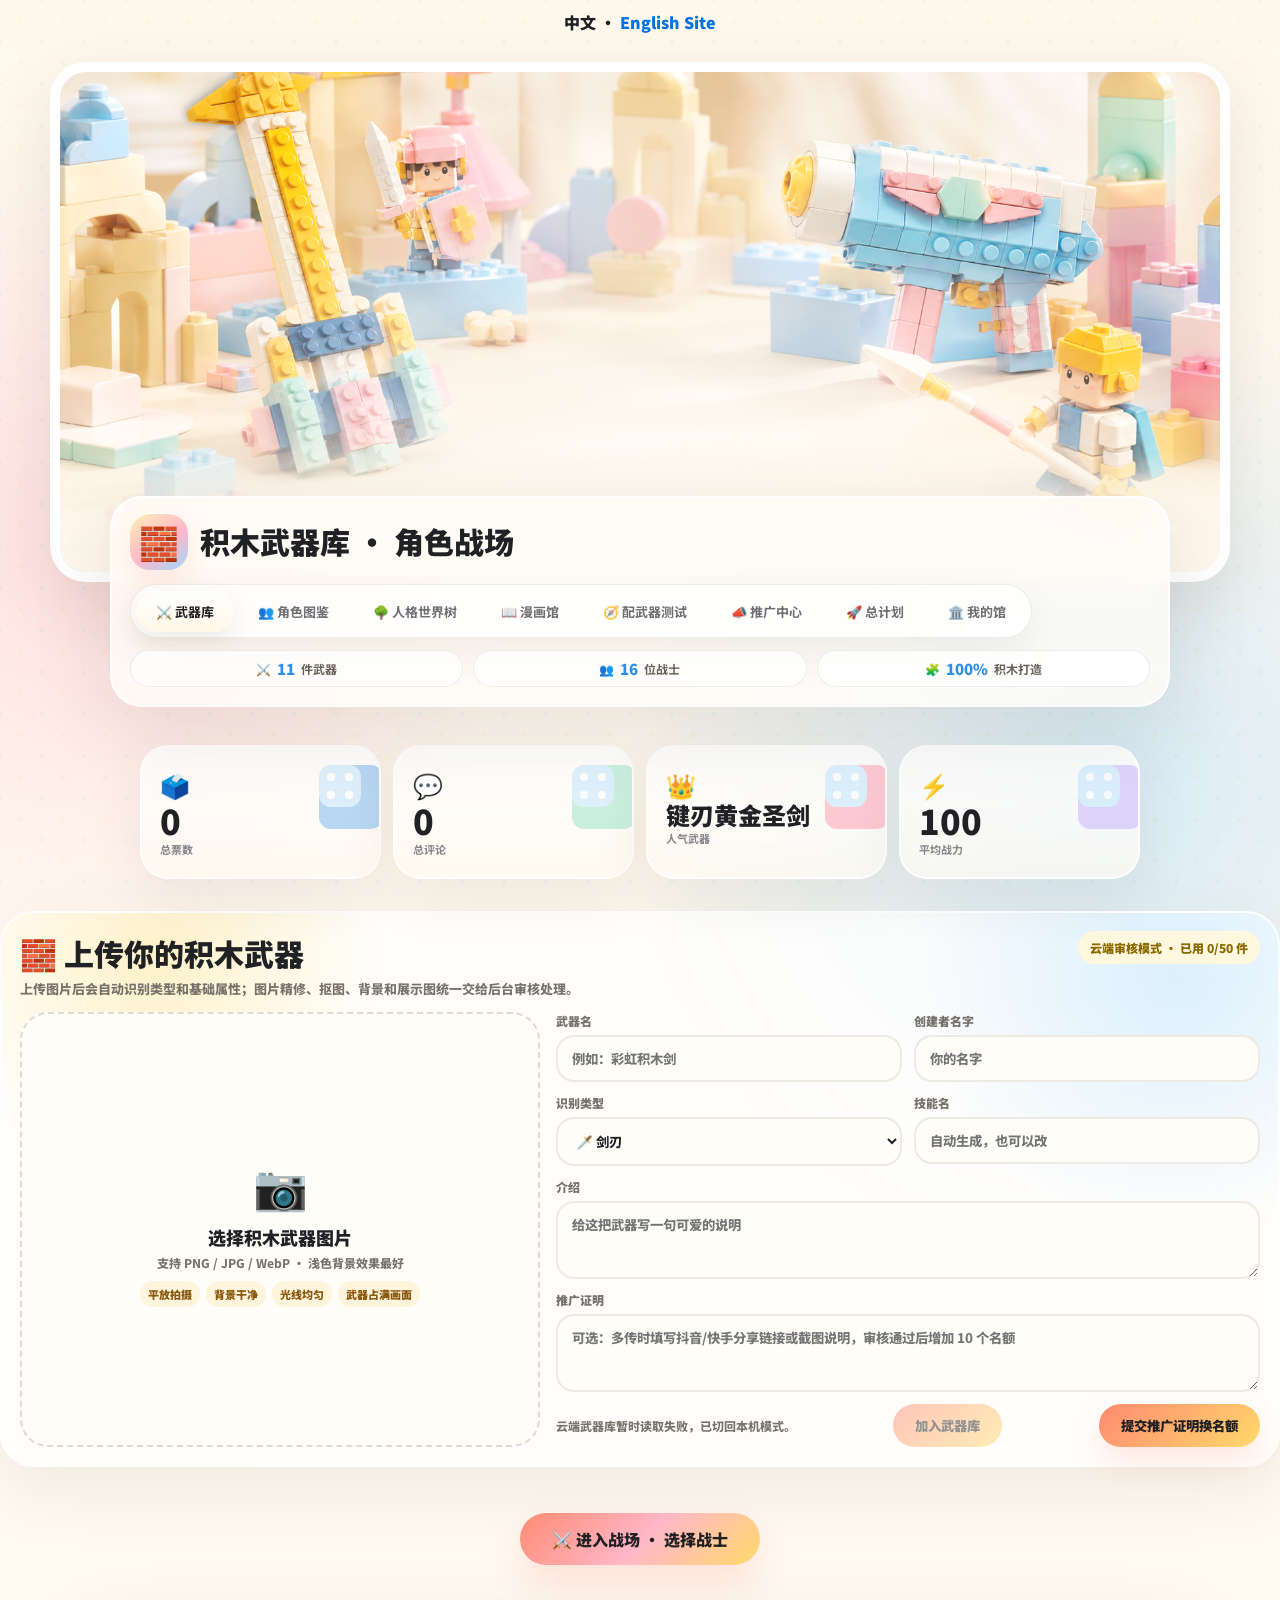
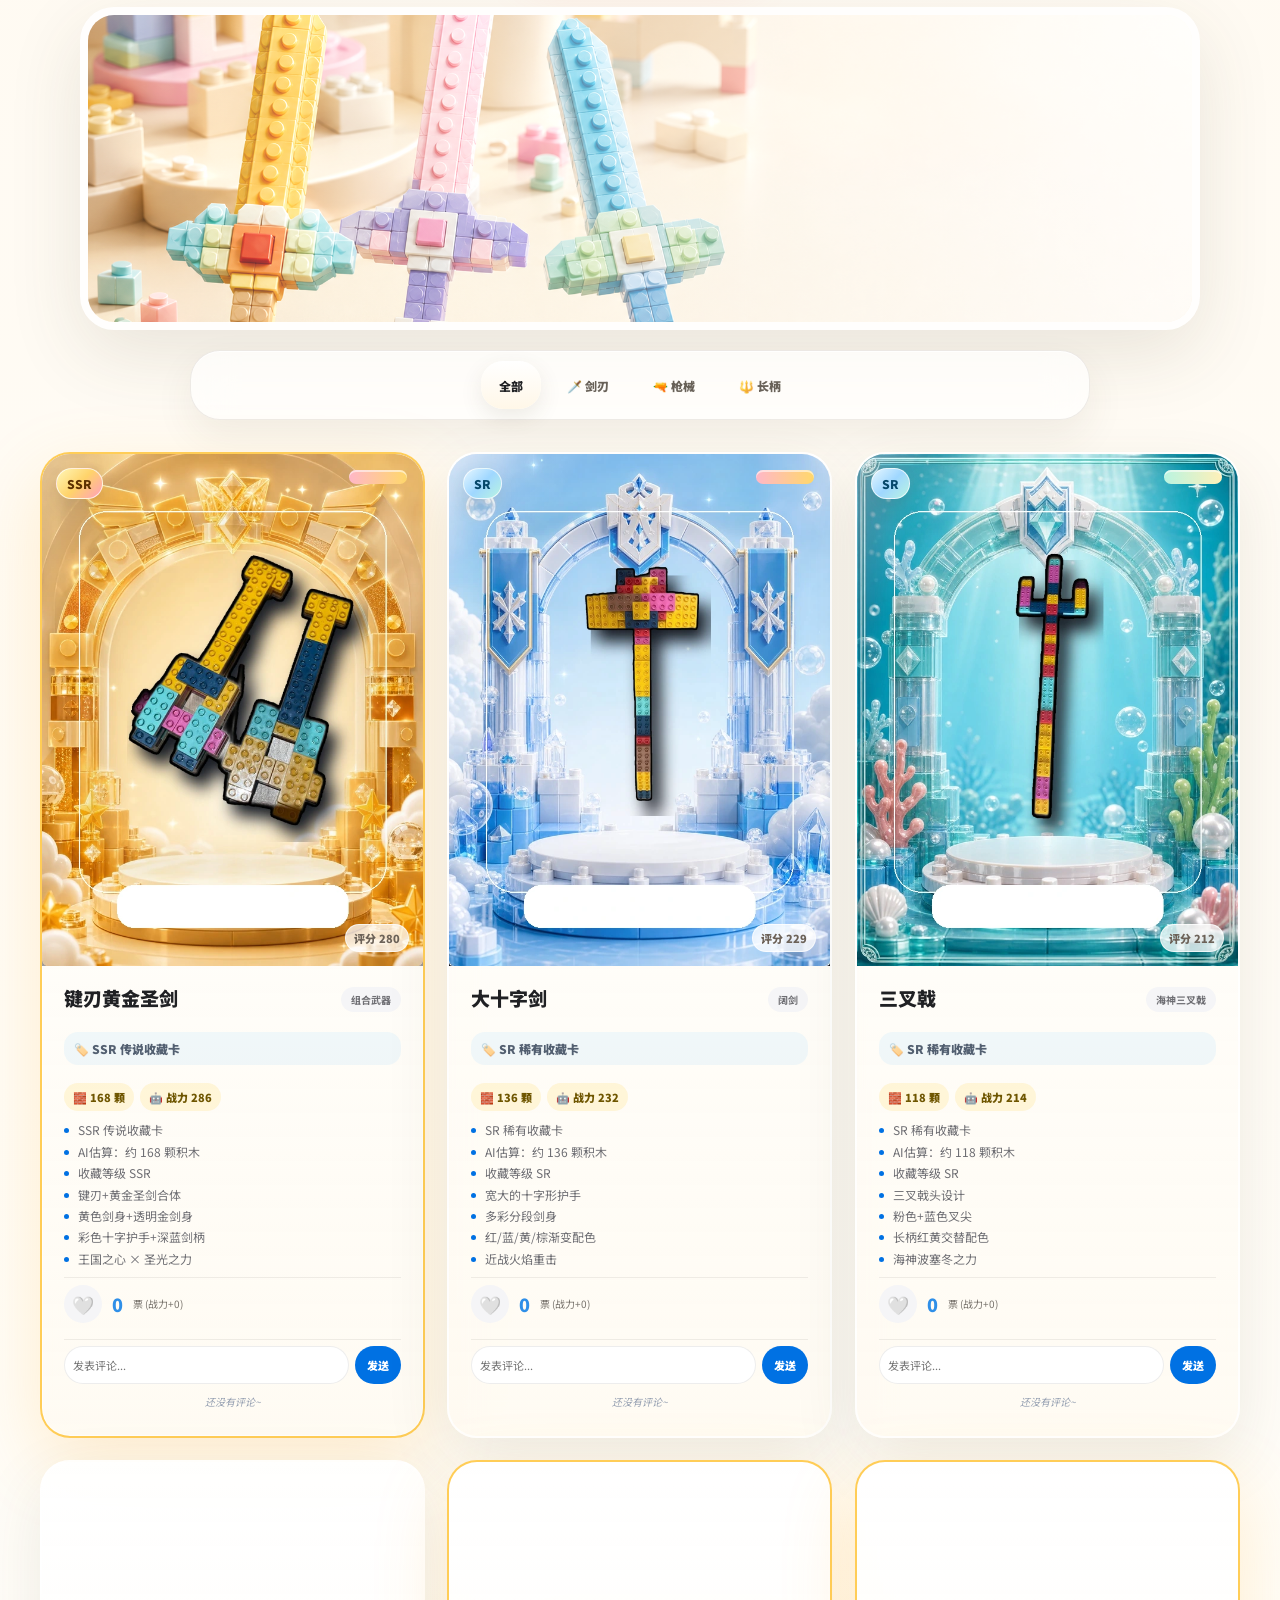
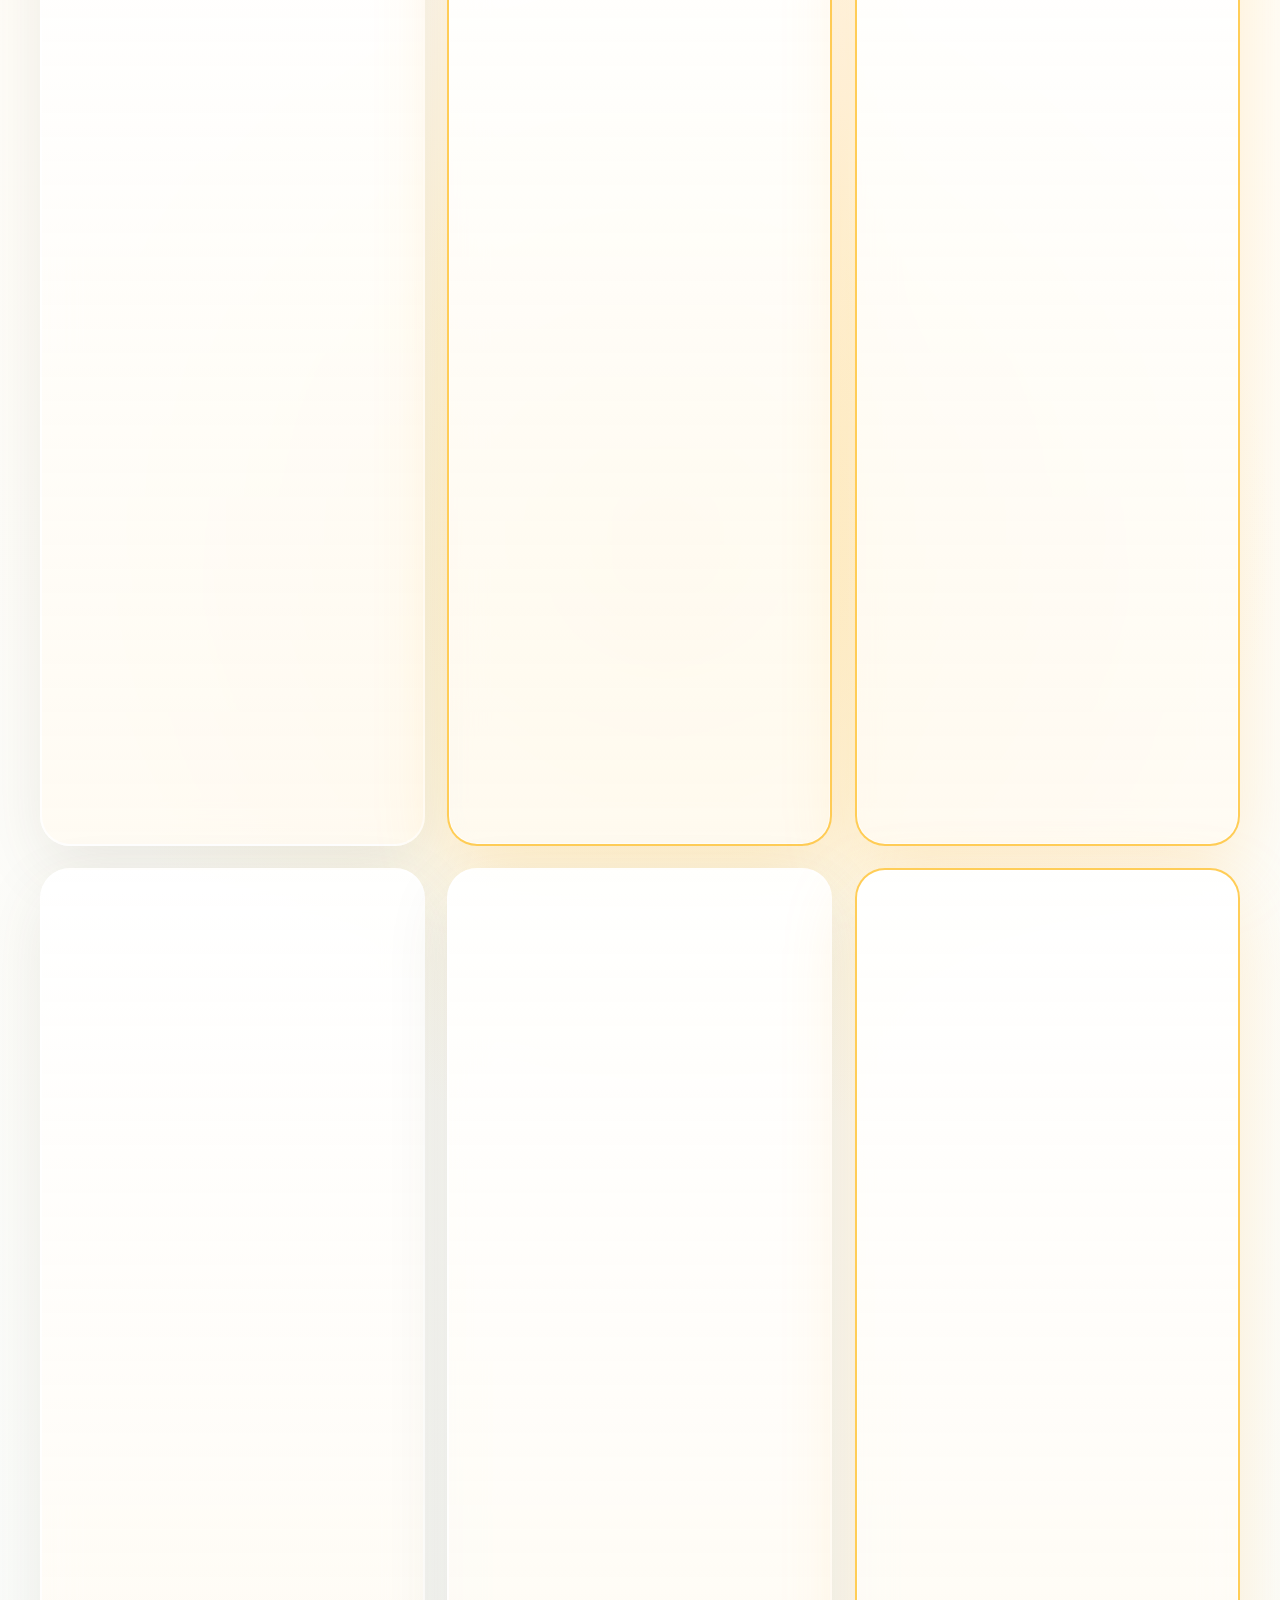
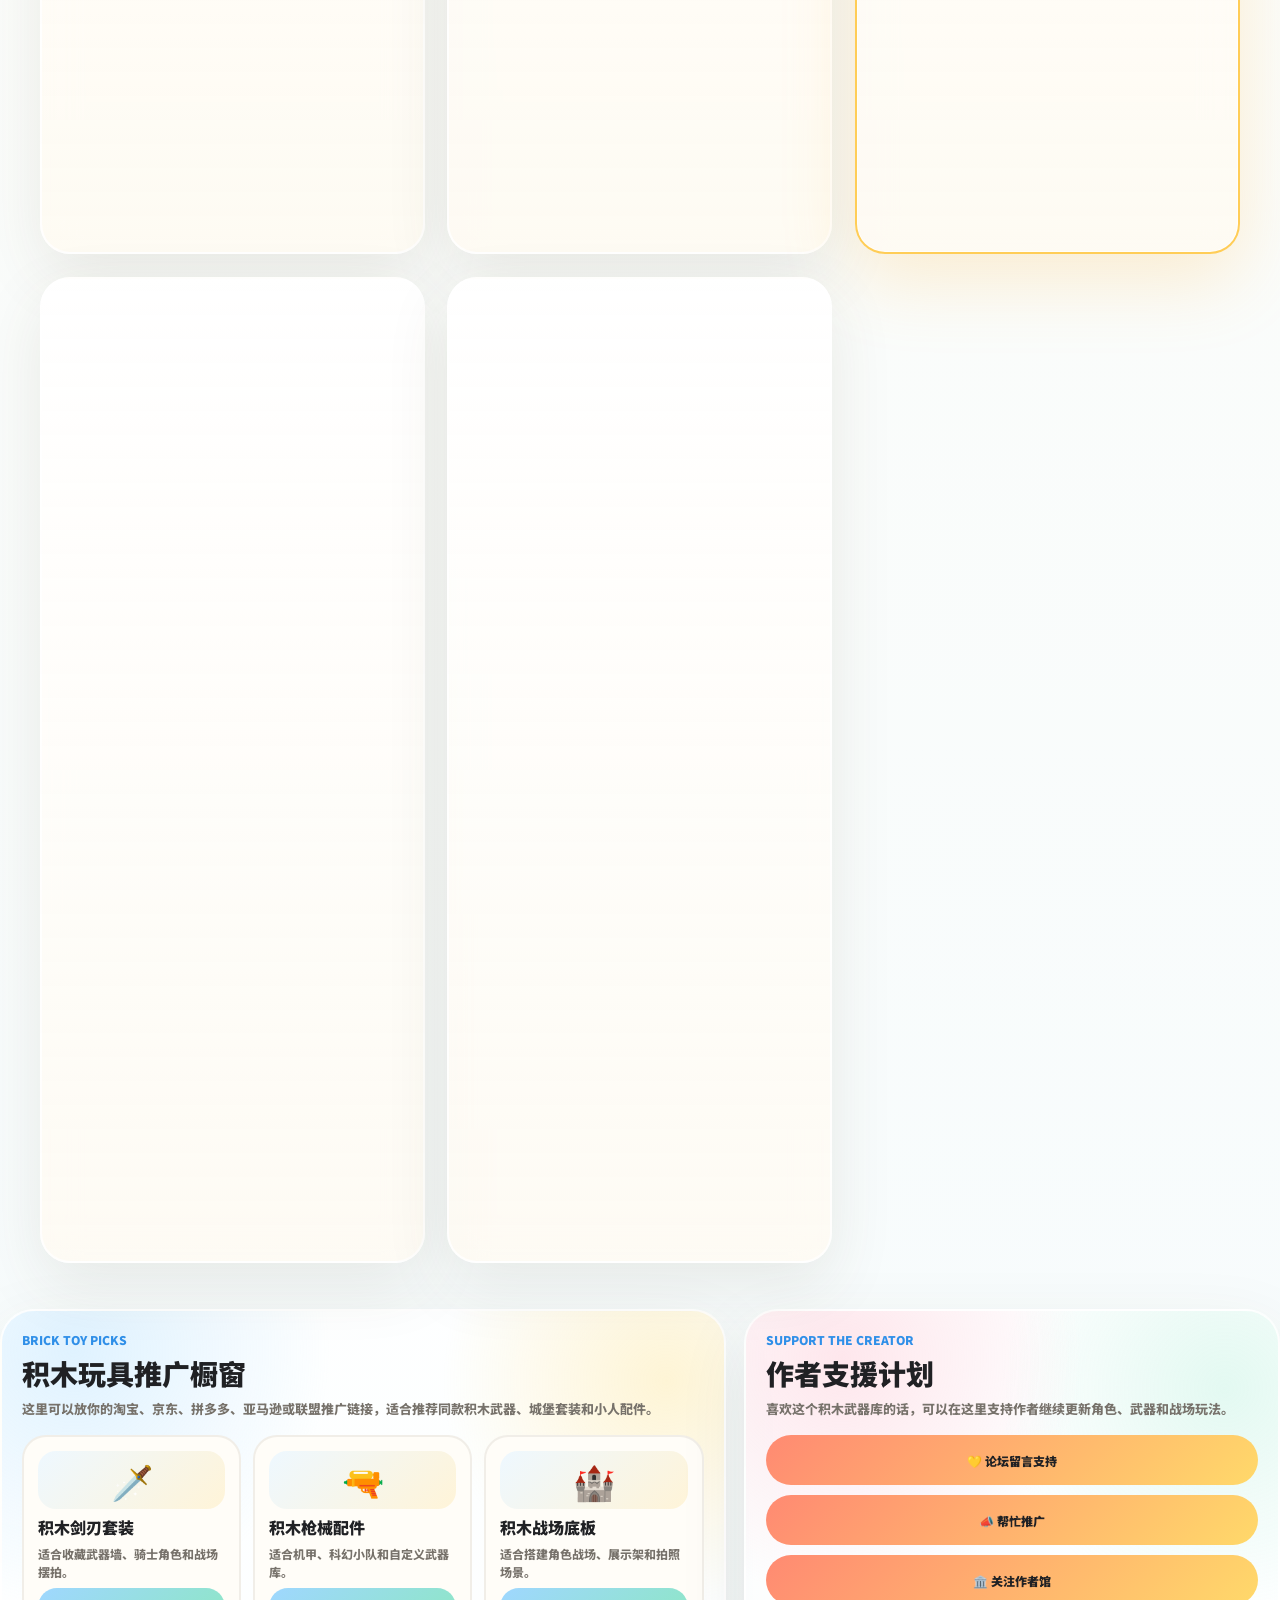
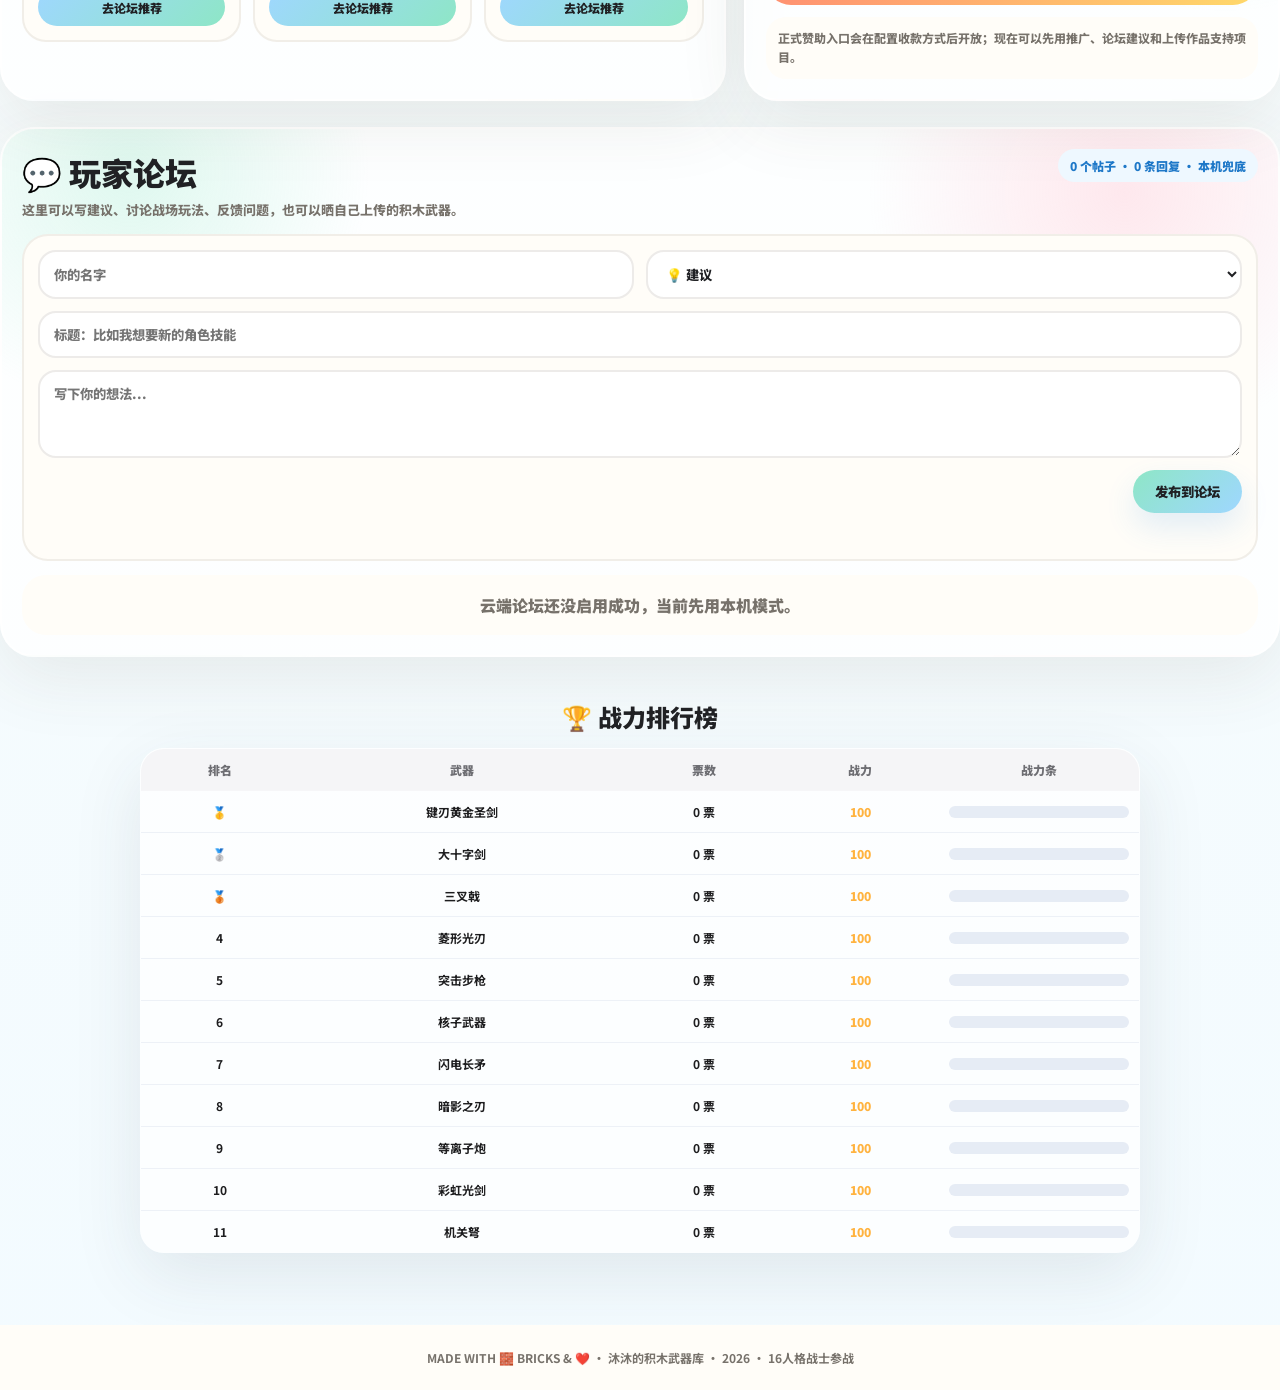
==== commit c05434d2: "Upgrade comic library reader" ====
--- a/index.html
+++ b/index.html
@@ -1250,6 +1250,97 @@
   cursor:pointer;
 }
 .comic-reader-actions button.secondary{background:linear-gradient(135deg,#ffd96a,#ff8a72);color:#202124}
+.comic-fullscreen{
+  position:fixed;
+  inset:0;
+  z-index:320;
+  display:none;
+  grid-template-rows:auto 1fr auto;
+  gap:12px;
+  padding:16px;
+  background:rgba(12,14,20,.92);
+  backdrop-filter:blur(18px) saturate(1.1);
+}
+.comic-fullscreen.active{display:grid}
+.comic-fullscreen-head,.comic-fullscreen-foot{
+  display:flex;
+  align-items:center;
+  justify-content:space-between;
+  gap:10px;
+  color:#fff;
+}
+.comic-fullscreen-title{
+  min-width:0;
+  font-size:18px;
+  font-weight:1000;
+  line-height:1.25;
+}
+.comic-fullscreen-title span{
+  display:block;
+  color:#b9c8dc;
+  font-size:12px;
+  font-weight:850;
+  margin-top:3px;
+}
+.comic-fullscreen-actions{
+  display:flex;
+  flex-wrap:wrap;
+  gap:8px;
+  justify-content:flex-end;
+}
+.comic-fullscreen button,.comic-fullscreen a{
+  min-height:40px;
+  border:0;
+  border-radius:999px;
+  padding:10px 13px;
+  background:rgba(255,255,255,.14);
+  color:#fff;
+  text-decoration:none;
+  font:inherit;
+  font-size:12px;
+  font-weight:1000;
+  cursor:pointer;
+}
+.comic-fullscreen button.primary,.comic-fullscreen a.primary{
+  background:linear-gradient(135deg,#ffd96a,#ff8a72);
+  color:#202124;
+}
+.comic-fullscreen-stage{
+  min-height:0;
+  display:grid;
+  grid-template-columns:auto minmax(0,1fr) auto;
+  align-items:center;
+  gap:12px;
+}
+.comic-fullscreen-image{
+  min-width:0;
+  min-height:0;
+  height:100%;
+  display:grid;
+  place-items:center;
+}
+.comic-fullscreen-image img{
+  max-width:100%;
+  max-height:100%;
+  object-fit:contain;
+  border-radius:18px;
+  background:#f6f8ff;
+  box-shadow:0 24px 80px rgba(0,0,0,.38);
+}
+.comic-fullscreen-nav{
+  width:44px;
+  height:72px;
+  border-radius:18px!important;
+  font-size:24px!important;
+  padding:0!important;
+}
+.comic-fullscreen-foot{
+  align-items:flex-start;
+  color:#dbe5ff;
+  font-size:13px;
+  font-weight:850;
+  line-height:1.55;
+}
 .comic-gallery-card{
   border:1px solid rgba(78,64,44,.1);
   border-radius:24px;
@@ -1631,6 +1722,12 @@
   .tree-branch-board{grid-template-columns:1fr 1fr}
   .comic-spotlight{grid-template-columns:1fr}
   .comic-reader img{min-height:360px;max-height:70vh}
+  .comic-fullscreen{padding:10px;gap:8px}
+  .comic-fullscreen-stage{grid-template-columns:1fr;grid-template-rows:1fr auto}
+  .comic-fullscreen-stage .comic-fullscreen-nav{display:none}
+  .comic-fullscreen-head,.comic-fullscreen-foot{display:grid}
+  .comic-fullscreen-actions{justify-content:start}
+  .comic-fullscreen-image img{border-radius:14px}
 }
 .arena{
   background:
@@ -5154,6 +5251,18 @@
   <button class="modal-close" type="button" aria-label="关闭弹窗" onclick="closeModal()">✕</button>
   <div class="modal-content" id="modalContent" onclick="event.stopPropagation()"></div>
 </div>
+<div class="comic-fullscreen" id="comicFullscreen" aria-hidden="true">
+  <div class="comic-fullscreen-head">
+    <div class="comic-fullscreen-title" id="comicFullscreenTitle">漫画馆<span>MBTI 积木战士</span></div>
+    <div class="comic-fullscreen-actions" id="comicFullscreenActions"></div>
+  </div>
+  <div class="comic-fullscreen-stage">
+    <button class="comic-fullscreen-nav" type="button" onclick="stepComicFullscreen(-1)" aria-label="上一张">‹</button>
+    <div class="comic-fullscreen-image" id="comicFullscreenImage"></div>
+    <button class="comic-fullscreen-nav" type="button" onclick="stepComicFullscreen(1)" aria-label="下一张">›</button>
+  </div>
+  <div class="comic-fullscreen-foot" id="comicFullscreenFoot"></div>
+</div>
 
 <div class="footer">MADE WITH 🧱 BRICKS & ❤️ · 沐沐的积木武器库 · 2026 · 16人格战士参战</div>
 
@@ -5826,6 +5935,9 @@
   document.querySelectorAll('.panel').forEach(p=>p.classList.remove('active'));
   const next=document.getElementById('panel-'+panel);
   if(next)next.classList.add('active');
+  if(panel!=='comics'&&location.hash&&location.hash.indexOf('#comic-')===0){
+    history.replaceState(null,'',location.pathname+location.search);
+  }
 }
 document.querySelectorAll('.nav-tab').forEach(tab=>{
   tab.addEventListener('click',()=>switchPanel(tab.dataset.panel));
@@ -7836,6 +7948,7 @@
 let worldTreeView={zoom:1,panX:0,panY:0,drag:false,startX:0,startY:0,baseX:0,baseY:0};
 let comicFilter='ALL';
 let comicSelected='ENTJ';
+let comicFullscreenOpen=false;
 function worldTreeColor(c){return (WORLD_TREE_GROUP_META[c.group]||WORLD_TREE_GROUP_META.NT).color}
 function defaultWorldTreeView(){
   const viewport=document.getElementById('worldTreeViewport');
@@ -8030,6 +8143,7 @@
         '<div class="comic-gallery-copy">'+escapeHTML(meme)+'</div>'+
         '<div class="comic-gallery-actions">'+
           '<button class="char-share-btn" type="button" onclick="openComicReader(\''+c.mbti+'\')">打开章节</button>'+
+          '<button class="char-share-btn" type="button" onclick="openComicFullscreen(\''+c.mbti+'\')">全屏阅读</button>'+
           '<button class="char-share-btn" type="button" onclick="openCharacterProfile(\''+c.mbti+'\')">角色档案</button>'+
         '</div>'+
       '</div>'+
@@ -8049,6 +8163,13 @@
     if(first)comicSelected=first.mbti;
   }
   renderComicGallery();
+}
+function comicLink(mbti){
+  return location.origin+location.pathname+location.search+'#comic-'+String(mbti||comicSelected).toUpperCase();
+}
+function updateComicHash(mbti){
+  const next='#comic-'+String(mbti||comicSelected).toUpperCase();
+  if(location.hash!==next)history.replaceState(null,'',location.pathname+location.search+next);
 }
 function comicVisibleList(){
   return CHARACTERS.filter(c=>comicFilter==='ALL'||c.group===comicFilter);
@@ -8060,6 +8181,7 @@
   comicFilter='ALL';
   switchPanel('comics');
   renderComicGallery();
+  updateComicHash(mbti);
   const spot=document.getElementById('comicSpotlight');
   if(spot)spot.scrollIntoView({behavior:'smooth',block:'start'});
 }
@@ -8070,6 +8192,7 @@
   if(next){
     comicSelected=next.mbti;
     renderComicGallery();
+    updateComicHash(next.mbti);
   }
 }
 function renderComicSpotlight(){
@@ -8095,11 +8218,72 @@
       '<div class="comic-reader-actions">'+
         '<button type="button" onclick="stepComicReader(-1)">上一张</button>'+
         '<button type="button" onclick="stepComicReader(1)">下一张</button>'+
+        '<button class="secondary" type="button" onclick="openComicFullscreen(\''+c.mbti+'\')">全屏阅读</button>'+
         '<button class="secondary" type="button" onclick="openCharacterProfile(\''+c.mbti+'\')">完整小剧场</button>'+
         '<button type="button" onclick="copyComicShareText(\''+c.mbti+'\')">复制分享文案</button>'+
+        '<button type="button" onclick="copyComicLink(\''+c.mbti+'\')">复制漫画链接</button>'+
         '<button class="secondary" type="button" onclick="switchPanel(\'tree\');selectWorldTreeCharacter(\''+c.mbti+'\')">去世界树</button>'+
       '</div>'+
     '</div>';
+}
+function renderComicFullscreen(){
+  if(!comicFullscreenOpen)return;
+  const overlay=document.getElementById('comicFullscreen');
+  const title=document.getElementById('comicFullscreenTitle');
+  const actions=document.getElementById('comicFullscreenActions');
+  const image=document.getElementById('comicFullscreenImage');
+  const foot=document.getElementById('comicFullscreenFoot');
+  const c=CHARACTERS.find(x=>x.mbti===comicSelected)||CHARACTERS[0];
+  if(!overlay||!title||!actions||!image||!foot||!c)return;
+  const story=getCharacterComicStory(c);
+  title.innerHTML=escapeHTML(c.name+' · '+story.title)+'<span>'+escapeHTML(c.mbti+' · '+c.mbtiName+' · '+(WORLD_TREE_GROUP_META[c.group]&&WORLD_TREE_GROUP_META[c.group].label||c.group))+'</span>';
+  image.innerHTML='<img src="'+escapeHTML(story.image||'')+'" alt="'+escapeHTML(c.name)+' 全屏漫画">';
+  actions.innerHTML=
+    '<button type="button" onclick="closeComicFullscreen()">关闭</button>'+
+    '<button type="button" onclick="copyComicLink(\''+c.mbti+'\')">复制链接</button>'+
+    '<a class="primary" href="'+escapeHTML(story.image||'#')+'" download="'+escapeHTML(c.mbti.toLowerCase()+'-comic-page.png')+'">保存原图</a>'+
+    '<button class="primary" type="button" onclick="closeComicFullscreen();openCharacterProfile(\''+c.mbti+'\')">角色档案</button>';
+  foot.innerHTML='<div>'+escapeHTML(story.moral)+'</div><div>键盘：← / → 切换，Esc 关闭。手机上可用下方按钮切换。</div><div class="comic-fullscreen-actions"><button type="button" onclick="stepComicFullscreen(-1)">上一张</button><button type="button" onclick="stepComicFullscreen(1)">下一张</button></div>';
+  updateComicHash(c.mbti);
+}
+function openComicFullscreen(mbti){
+  const c=CHARACTERS.find(x=>x.mbti===mbti);
+  if(c)comicSelected=c.mbti;
+  comicFilter='ALL';
+  switchPanel('comics');
+  renderComicGallery();
+  comicFullscreenOpen=true;
+  const overlay=document.getElementById('comicFullscreen');
+  if(overlay){
+    overlay.classList.add('active');
+    overlay.setAttribute('aria-hidden','false');
+  }
+  renderComicFullscreen();
+}
+function closeComicFullscreen(){
+  comicFullscreenOpen=false;
+  const overlay=document.getElementById('comicFullscreen');
+  if(overlay){
+    overlay.classList.remove('active');
+    overlay.setAttribute('aria-hidden','true');
+  }
+}
+function stepComicFullscreen(delta){
+  const list=comicVisibleList();
+  const idx=Math.max(0,list.findIndex(c=>c.mbti===comicSelected));
+  const next=list[(idx+delta+list.length)%list.length];
+  if(next){
+    comicSelected=next.mbti;
+    renderComicGallery();
+    renderComicFullscreen();
+  }
+}
+async function copyComicLink(mbti){
+  const c=CHARACTERS.find(x=>x.mbti===mbti);
+  if(c)comicSelected=c.mbti;
+  updateComicHash(comicSelected);
+  await copyGrowthText(comicLink(comicSelected));
+  gentleNotice('漫画单独链接已复制。');
 }
 async function copyComicShareText(mbti){
   const c=CHARACTERS.find(x=>x.mbti===mbti);
@@ -8108,11 +8292,23 @@
   const text=[
     '沐沐积木武器库漫画馆更新：'+c.mbti+' '+c.name+'《'+story.title+'》',
     story.moral,
-    '看完整 16 位 MBTI 积木战士漫画：old-nine86.github.io/mumu-weapons',
+    '看完整 16 位 MBTI 积木战士漫画：'+comicLink(c.mbti),
     '#积木 #MBTI #漫画 #自制网站 #玩具分享'
   ].join('\n');
   await copyGrowthText(text);
   gentleNotice('漫画分享文案已复制。');
+}
+function openComicFromHash(){
+  const match=String(location.hash||'').match(/^#comic-([A-Z]{4})$/i);
+  if(!match)return;
+  const mbti=match[1].toUpperCase();
+  if(CHARACTERS.some(c=>c.mbti===mbti)){
+    comicSelected=mbti;
+    comicFilter='ALL';
+    switchPanel('comics');
+    renderComicGallery();
+    setTimeout(()=>{const spot=document.getElementById('comicSpotlight');if(spot)spot.scrollIntoView({behavior:'smooth',block:'start'});},80);
+  }
 }
 
 function openCharacterProfile(mbti){
@@ -8426,6 +8622,15 @@
   document.getElementById('modal').classList.remove('active');
 }
 
+document.addEventListener('keydown',function(e){
+  const overlay=document.getElementById('comicFullscreen');
+  if(!overlay||!overlay.classList.contains('active'))return;
+  if(e.key==='Escape'){closeComicFullscreen();return;}
+  if(e.key==='ArrowLeft'){stepComicFullscreen(-1);return;}
+  if(e.key==='ArrowRight'){stepComicFullscreen(1);return;}
+});
+window.addEventListener('hashchange',openComicFromHash);
+
 document.addEventListener('click',function(e){
   const card=e.target.closest('.weapon-card');if(!card)return;
   if(e.target.closest('.vote-btn')||e.target.closest('.comment-submit')||e.target.closest('.comment-input'))return;
@@ -9153,6 +9358,7 @@
 }
 
 renderStaticShell();
+openComicFromHash();
 
 loadData().then(async()=>{
   await refreshPromotionBonus();
@@ -9163,6 +9369,7 @@
   renderCharacters();
   renderWorldTree();
   renderComicGallery();
+  openComicFromHash();
   renderGrowthCenter();
   renderQuiz();
   renderStudio();
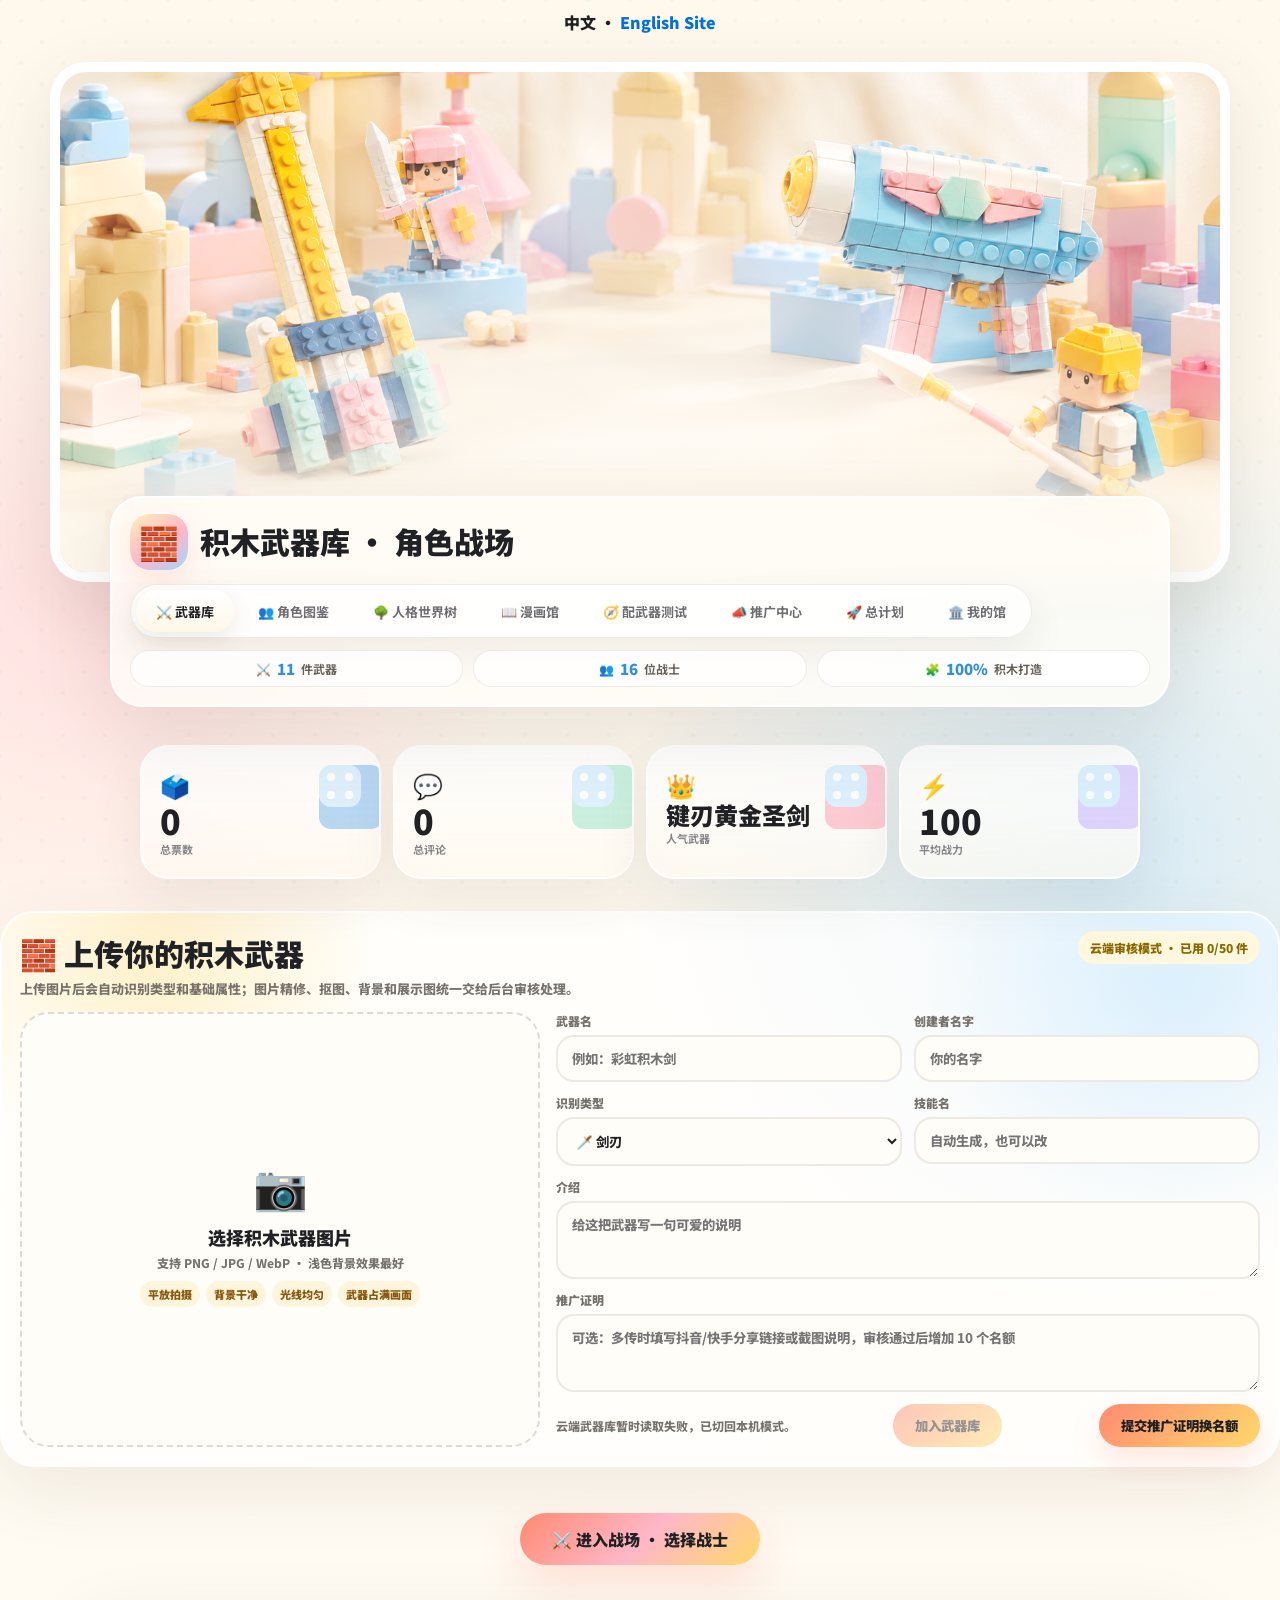
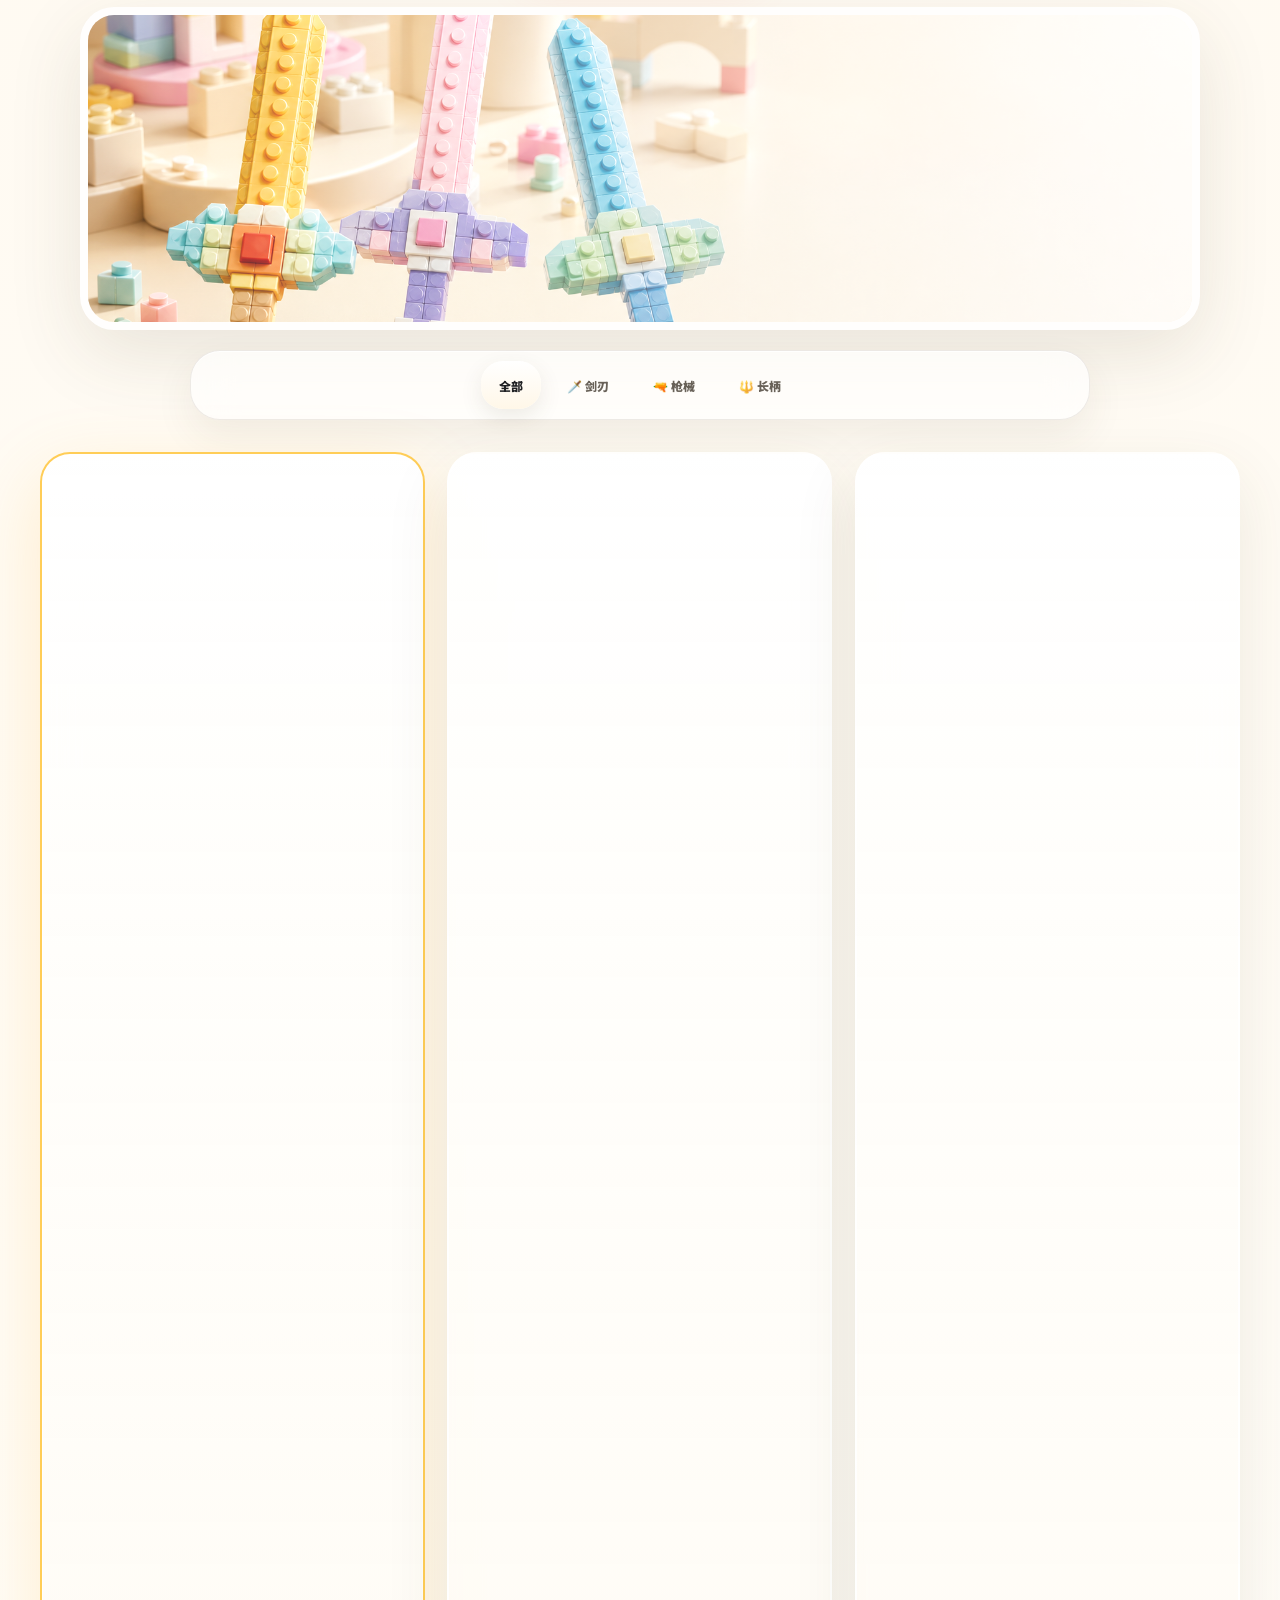
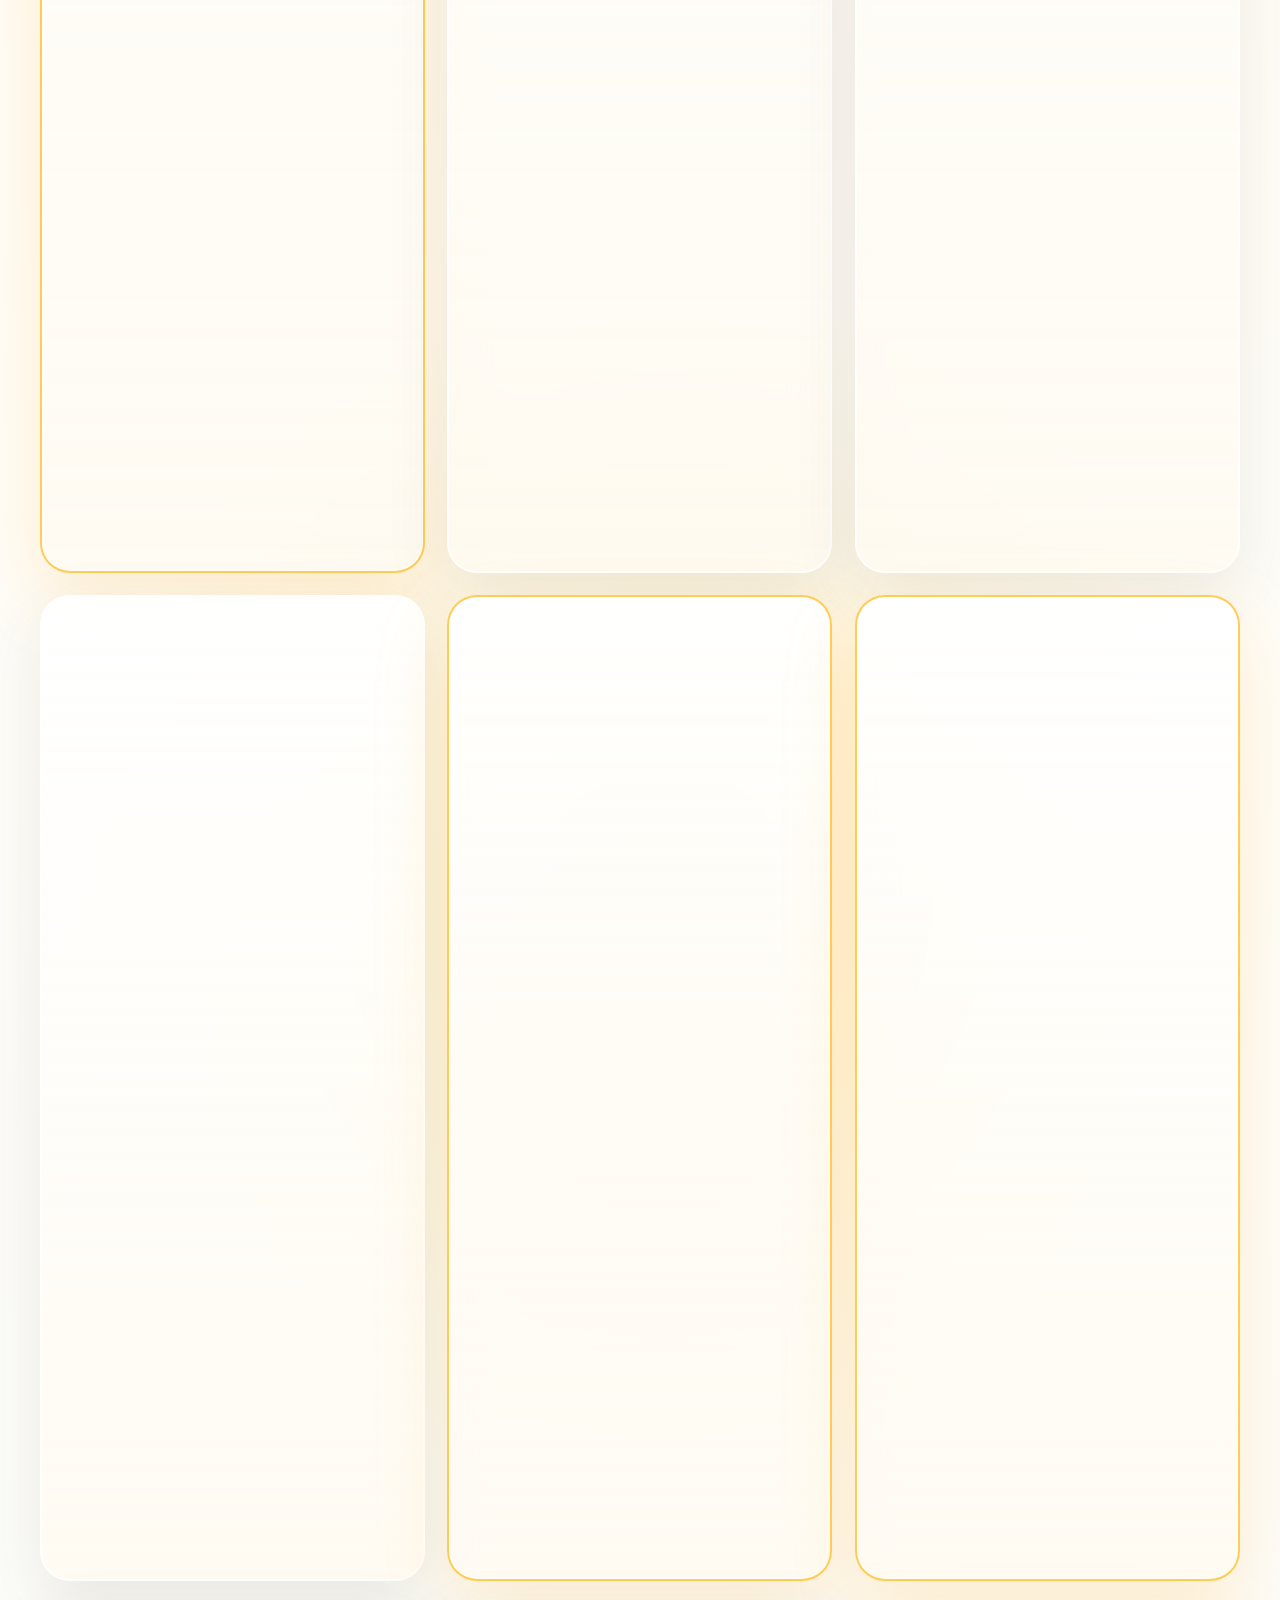
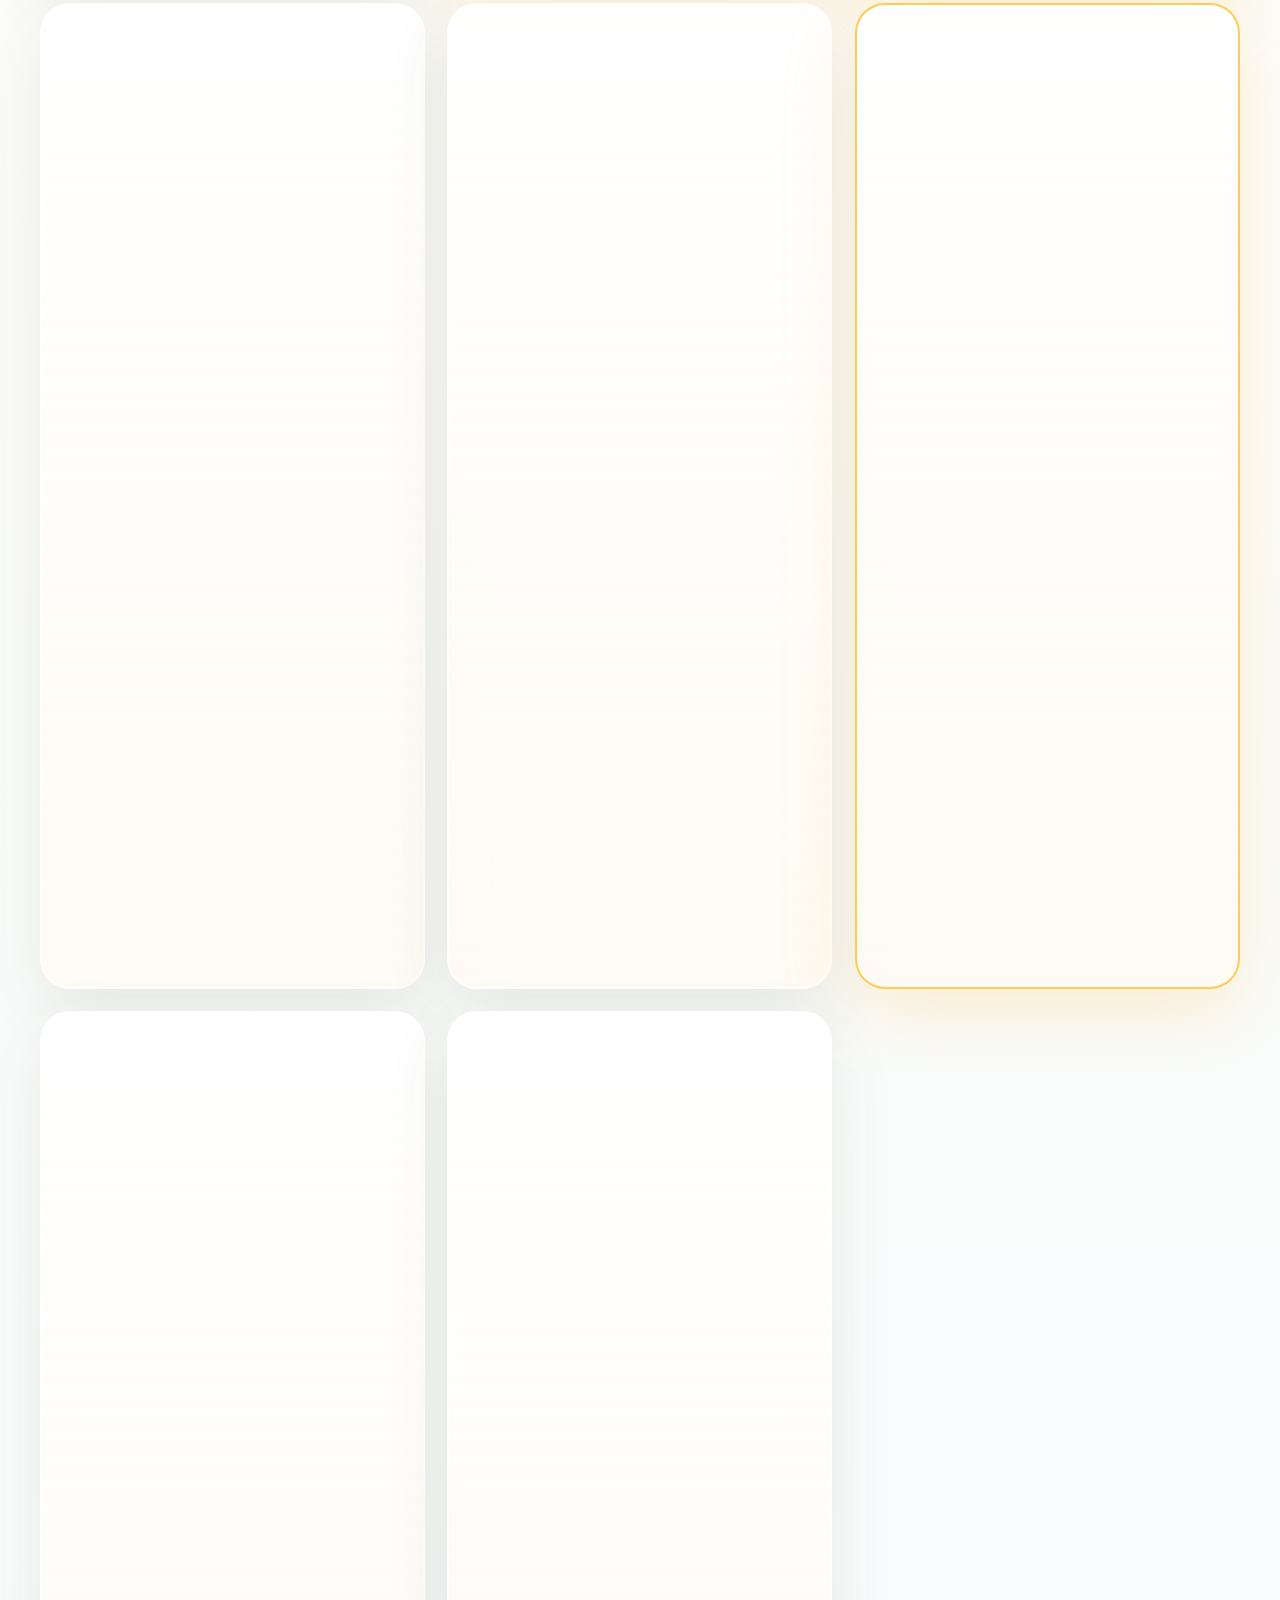
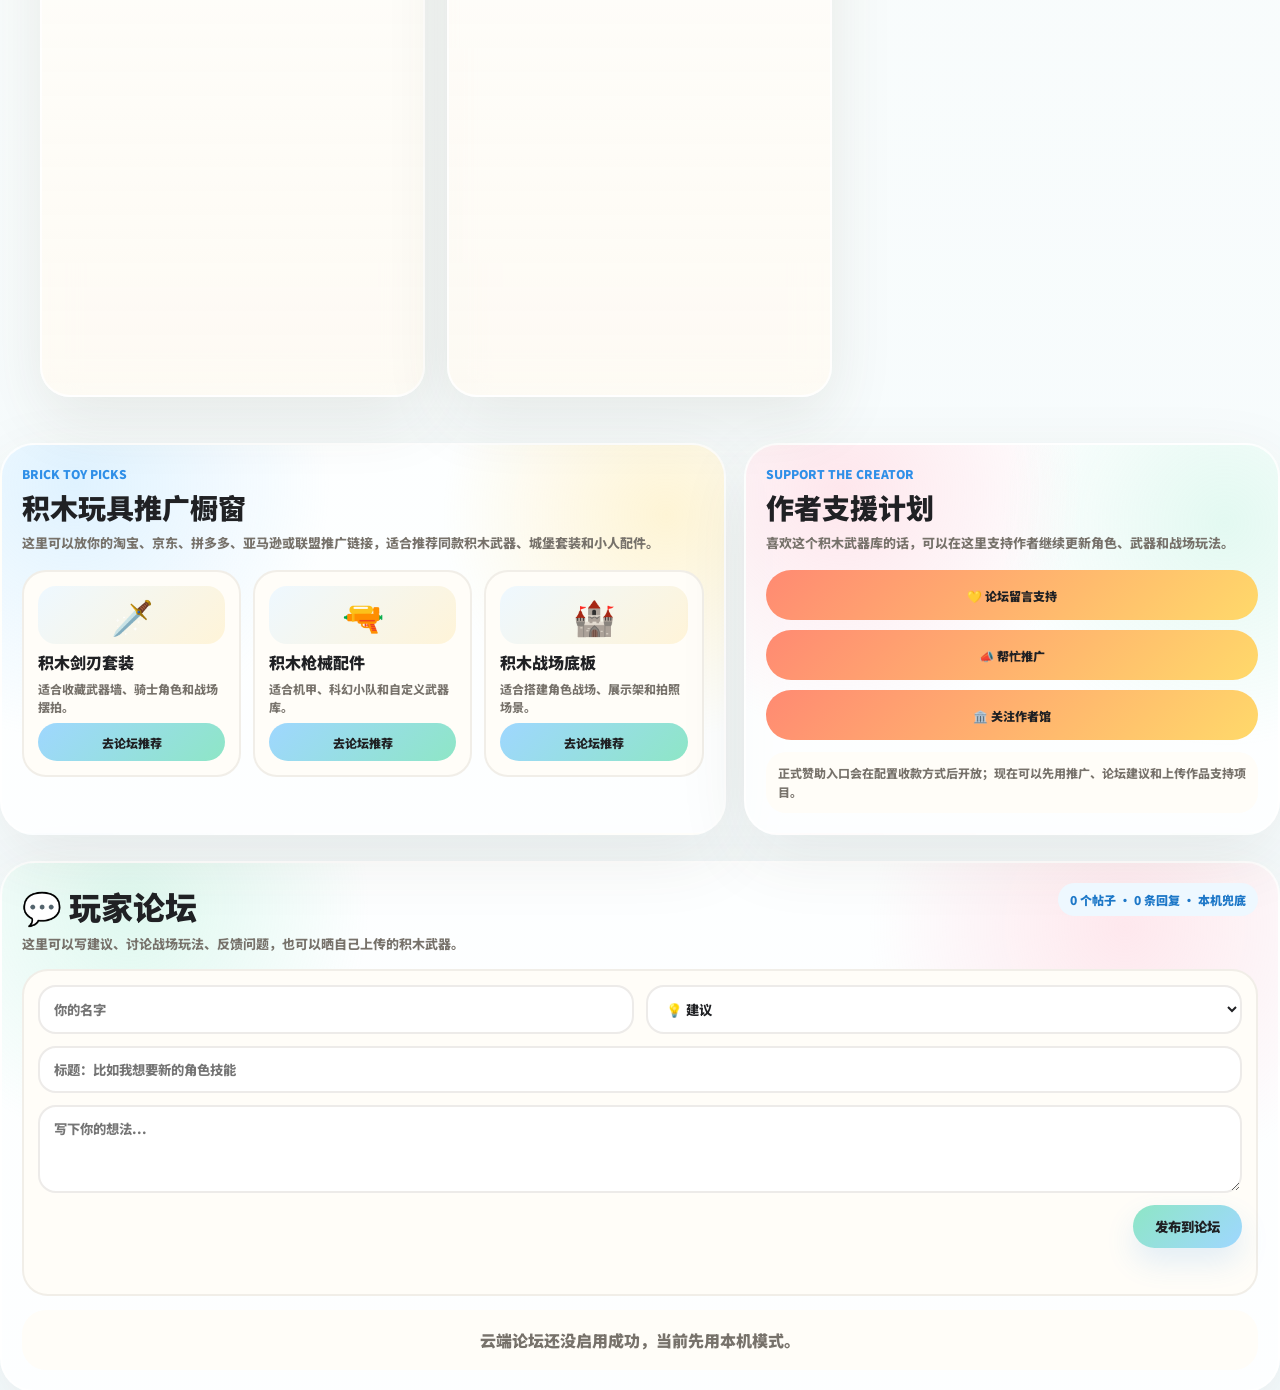
==== commit 13a049b7: "Enhance world tree relationships" ====
--- a/index.html
+++ b/index.html
@@ -1516,8 +1516,20 @@
   stroke-dasharray:2.4 2.6;
   animation:treeLineFlow 5s linear infinite;
 }
-.world-tree-lines path.is-dim{opacity:.22}
-.world-tree-lines path:hover{opacity:1;stroke-width:.7}
+.world-tree-lines path.is-dim{opacity:.14;filter:none}
+.world-tree-lines path.is-active{
+  opacity:1;
+  stroke-width:.82;
+  stroke-dasharray:0;
+  filter:drop-shadow(0 0 10px var(--line-color,rgba(255,255,255,.9)));
+}
+.world-tree-lines path.is-selected{
+  opacity:1;
+  stroke-width:1.05;
+  stroke-dasharray:0;
+  filter:drop-shadow(0 0 14px var(--line-color,rgba(255,255,255,.95)));
+}
+.world-tree-lines path:hover{opacity:1;stroke-width:.9}
 @keyframes treeLineFlow{to{stroke-dashoffset:-18}}
 .tree-node{
   position:absolute;
@@ -1577,6 +1589,11 @@
   transform:translateY(-4px) scale(1.12);
   box-shadow:0 18px 44px rgba(45,55,72,.22),0 0 0 5px rgba(255,255,255,.88),0 0 36px color-mix(in srgb,var(--node-color) 56%,transparent);
 }
+.tree-node.is-related .tree-node-avatar{
+  box-shadow:0 18px 44px rgba(45,55,72,.2),0 0 0 5px rgba(255,255,255,.88),0 0 30px color-mix(in srgb,var(--node-color) 45%,transparent);
+}
+.tree-node.is-dim{opacity:.42}
+.tree-node.is-dim:hover{opacity:1}
 .tree-detail-card{
   position:absolute;
   right:18px;
@@ -1641,6 +1658,39 @@
   font-size:12px;
   font-weight:950;
 }
+.tree-relation-list{
+  display:grid;
+  gap:8px;
+  margin-top:13px;
+}
+.tree-relation-item{
+  border:0;
+  border-radius:18px;
+  padding:10px 12px;
+  background:#fff;
+  color:#536071;
+  text-align:left;
+  font:inherit;
+  cursor:pointer;
+  box-shadow:0 10px 24px rgba(45,55,72,.08);
+}
+.tree-relation-item.active{
+  background:linear-gradient(135deg,#eef8ff,#fff4d8);
+  color:#1d1d1f;
+}
+.tree-relation-item b{
+  display:block;
+  color:#202124;
+  font-size:12px;
+  font-weight:1000;
+}
+.tree-relation-item span{
+  display:block;
+  margin-top:3px;
+  font-size:11px;
+  font-weight:850;
+  line-height:1.45;
+}
 .tree-detail-actions{
   display:grid;
   grid-template-columns:1fr 1fr;
@@ -1699,6 +1749,10 @@
   font:inherit;
   cursor:pointer;
   box-shadow:0 14px 34px rgba(45,55,72,.08);
+}
+.tree-branch-card.active{
+  outline:3px solid color-mix(in srgb,var(--c) 34%,transparent);
+  background:linear-gradient(135deg,rgba(255,255,255,.92),rgba(255,244,216,.72));
 }
 .tree-branch-card b{display:block;color:#202124;font-size:14px;font-weight:1000}
 .tree-branch-card span{display:block;color:#6e6e73;font-size:12px;font-weight:850;line-height:1.45;margin-top:4px}
@@ -7945,6 +7999,7 @@
 ];
 let worldTreeMode='group';
 let worldTreeSelected='INTJ';
+let worldTreeActiveRelation=null;
 let worldTreeView={zoom:1,panX:0,panY:0,drag:false,startX:0,startY:0,baseX:0,baseY:0};
 let comicFilter='ALL';
 let comicSelected='ENTJ';
@@ -7966,6 +8021,7 @@
 }
 function setWorldTreeMode(mode){
   worldTreeMode=mode;
+  worldTreeActiveRelation=null;
   document.querySelectorAll('.tree-mode').forEach(b=>b.classList.toggle('active',b.dataset.treeMode===mode));
   renderWorldTree();
 }
@@ -7978,6 +8034,12 @@
 function resetWorldTreeView(){
   worldTreeView=defaultWorldTreeView();
   updateWorldTreeTransform();
+}
+function visibleWorldTreeRelations(){
+  return WORLD_TREE_RELATIONS.filter(r=>r.type===worldTreeMode || (worldTreeMode==='group'&&r.type==='bond'));
+}
+function relationTypeLabel(type){
+  return type==='weapon'?'武器流派':type==='bond'?'战斗羁绊':'同枝关系';
 }
 function renderWorldTree(){
   const nodes=document.getElementById('worldTreeNodes');
@@ -7985,14 +8047,14 @@
   const viewport=document.getElementById('worldTreeViewport');
   if(!nodes||!lines||!viewport)return;
   renderWorldTreeBranchBoard();
-  const visible=WORLD_TREE_RELATIONS.filter(r=>r.type===worldTreeMode || (worldTreeMode==='group'&&r.type==='bond'));
+  const visible=visibleWorldTreeRelations();
   lines.innerHTML=visible.map((r,i)=>{
     const a=WORLD_TREE_POS[r.a],b=WORLD_TREE_POS[r.b];
     const ca=CHARACTERS.find(c=>c.mbti===r.a),cb=CHARACTERS.find(c=>c.mbti===r.b);
     if(!a||!b||!ca||!cb)return '';
     const mx=(a.x+b.x)/2,my=(a.y+b.y)/2-5;
     const color=r.type==='weapon'?'#ffb340':(r.type==='bond'?'#ff8ab3':worldTreeColor(ca));
-    return '<path data-rel="'+i+'" style="--line-color:'+color+'" d="M '+a.x+' '+a.y+' Q '+mx+' '+my+' '+b.x+' '+b.y+'" onclick="showWorldTreeRelation('+i+')"></path>';
+    return '<path data-rel="'+i+'" data-a="'+escapeHTML(r.a)+'" data-b="'+escapeHTML(r.b)+'" data-type="'+escapeHTML(r.type)+'" style="--line-color:'+color+'" d="M '+a.x+' '+a.y+' Q '+mx+' '+my+' '+b.x+' '+b.y+'" onclick="showWorldTreeRelation('+i+')"></path>';
   }).join('');
   nodes.innerHTML=CHARACTERS.map(c=>{
     const pos=WORLD_TREE_POS[c.mbti]||{x:50,y:50};
@@ -8024,6 +8086,7 @@
     viewport.addEventListener('wheel',e=>{e.preventDefault();zoomWorldTree(e.deltaY>0?-.08:.08)},{passive:false});
   }
   updateWorldTreeTransform();
+  applyWorldTreeHighlights();
 }
 function renderWorldTreeBranchBoard(){
   const board=document.getElementById('treeBranchBoard');
@@ -8032,7 +8095,7 @@
     const meta=WORLD_TREE_GROUP_META[group];
     const guide=WORLD_TREE_BRANCH_GUIDE[group];
     const count=CHARACTERS.filter(c=>c.group===group).length;
-    return '<button class="tree-branch-card" type="button" style="--c:'+meta.color+'" onclick="focusWorldTreeGroup(\''+group+'\')">'+
+    return '<button class="tree-branch-card '+(CHARACTERS.find(c=>c.mbti===worldTreeSelected&&c.group===group)?'active':'')+'" type="button" style="--c:'+meta.color+'" onclick="focusWorldTreeGroup(\''+group+'\')">'+
       '<b><i></i>'+escapeHTML(group)+' · '+escapeHTML(meta.label)+' · '+count+' 位</b>'+
       '<span>'+escapeHTML(guide.focus)+'</span>'+
       '<span>'+escapeHTML(guide.route)+'</span>'+
@@ -8041,38 +8104,82 @@
 }
 function focusWorldTreeGroup(group){
   const first=CHARACTERS.find(c=>c.group===group);
+  worldTreeActiveRelation=null;
   setWorldTreeMode('group');
   if(first)selectWorldTreeCharacter(first.mbti);
+}
+function applyWorldTreeHighlights(){
+  const selected=worldTreeSelected;
+  const active=worldTreeActiveRelation;
+  document.querySelectorAll('#worldTreeLines path').forEach(path=>{
+    const a=path.dataset.a,b=path.dataset.b;
+    const isRelated=a===selected||b===selected;
+    const isSelected=active!==null&&Number(path.dataset.rel)===active;
+    path.classList.toggle('is-active',isRelated);
+    path.classList.toggle('is-selected',isSelected);
+    path.classList.toggle('is-dim',!!selected&&!isRelated&&!isSelected);
+  });
+  document.querySelectorAll('.tree-node').forEach(node=>{
+    const text=node.textContent||'';
+    const mbti=(text.match(/[A-Z]{4}/)||[])[0];
+    const related=visibleWorldTreeRelations().some(r=>(r.a===selected&&r.b===mbti)||(r.b===selected&&r.a===mbti));
+    const activeRel=active!==null?visibleWorldTreeRelations()[active]:null;
+    const inActive=activeRel&&(activeRel.a===mbti||activeRel.b===mbti);
+    node.classList.toggle('is-related',related||inActive);
+    node.classList.toggle('is-dim',!!selected&&mbti!==selected&&!related&&!inActive);
+  });
+  document.querySelectorAll('.tree-branch-card').forEach(card=>{
+    const activeGroup=CHARACTERS.find(c=>c.mbti===selected);
+    card.classList.toggle('active',!!activeGroup&&card.textContent.includes(activeGroup.group+' ·'));
+  });
 }
 function selectWorldTreeCharacter(mbti,scrollDetail=true){
   const c=CHARACTERS.find(x=>x.mbti===mbti);
   const card=document.getElementById('treeDetailCard');
   if(!c||!card)return;
   worldTreeSelected=mbti;
+  worldTreeActiveRelation=null;
   document.querySelectorAll('.tree-node').forEach(n=>n.classList.toggle('active',n.textContent.includes(mbti)));
   const trait=getCharTrait(c);
   const meta=WORLD_TREE_GROUP_META[c.group]||WORLD_TREE_GROUP_META.NT;
-  const related=WORLD_TREE_RELATIONS.filter(r=>r.a===mbti||r.b===mbti).slice(0,4).map(r=>{
+  const allRelated=visibleWorldTreeRelations().filter(r=>r.a===mbti||r.b===mbti);
+  const related=allRelated.slice(0,6).map(r=>{
     const other=r.a===mbti?r.b:r.a;
     return '<span>'+escapeHTML(other)+' · '+escapeHTML(r.label)+'</span>';
+  }).join('');
+  const relationList=allRelated.map(r=>{
+    const index=visibleWorldTreeRelations().indexOf(r);
+    const other=r.a===mbti?r.b:r.a;
+    return '<button class="tree-relation-item" type="button" onclick="showWorldTreeRelation('+index+')">'+
+      '<b>'+escapeHTML(other)+' · '+escapeHTML(r.label)+' · '+relationTypeLabel(r.type)+'</b>'+
+      '<span>'+escapeHTML(r.desc)+'</span>'+
+    '</button>';
   }).join('');
   card.innerHTML=
     '<div class="tree-detail-top">'+characterAvatarHTML(c,80)+'<div><div class="tree-detail-name">'+escapeHTML(c.name)+'</div><div class="tree-detail-meta">'+escapeHTML(c.mbti)+' · '+escapeHTML(c.mbtiName)+' · '+escapeHTML(meta.label)+'</div></div></div>'+
     '<div class="tree-detail-quote">“'+escapeHTML(c.quotes.win)+'”</div>'+
     '<div class="tree-detail-chips"><span>武器：'+weaponLabel(c.weaponPref)+'</span><span>定位：'+escapeHTML(trait.role)+'</span><span>人格技：'+escapeHTML(trait.label)+'</span>'+related+'</div>'+
+    '<div class="tree-relation-list">'+relationList+'</div>'+
     '<div class="tree-detail-actions"><button type="button" onclick="openCharacterProfile(\''+c.mbti+'\')">角色资料</button><button class="secondary" type="button" onclick="openComicReader(\''+c.mbti+'\')">看漫画</button><button type="button" onclick="quickBattleFromQuiz(\''+c.mbti+'\')">用他开战</button><button class="secondary" type="button" onclick="switchPanel(\'quiz\')">去测试</button></div>';
   if(scrollDetail)card.scrollTop=0;
+  applyWorldTreeHighlights();
 }
 function showWorldTreeRelation(index){
-  const r=WORLD_TREE_RELATIONS.filter(x=>x.type===worldTreeMode || (worldTreeMode==='group'&&x.type==='bond'))[index];
+  const visible=visibleWorldTreeRelations();
+  const r=visible[index];
   const card=document.getElementById('treeDetailCard');
   if(!r||!card)return;
   const a=CHARACTERS.find(c=>c.mbti===r.a),b=CHARACTERS.find(c=>c.mbti===r.b);
   if(!a||!b)return;
+  worldTreeActiveRelation=index;
+  worldTreeSelected=a.mbti;
+  document.querySelectorAll('.tree-node').forEach(n=>n.classList.toggle('active',n.textContent.includes(a.mbti)||n.textContent.includes(b.mbti)));
   card.innerHTML=
     '<div class="tree-detail-top">'+characterAvatarHTML(a,70)+characterAvatarHTML(b,70)+'<div><div class="tree-detail-name">'+escapeHTML(r.label)+'</div><div class="tree-detail-meta">'+escapeHTML(a.mbti)+' × '+escapeHTML(b.mbti)+' · '+(r.type==='weapon'?'武器流派':r.type==='bond'?'战斗羁绊':'同枝关系')+'</div></div></div>'+
     '<div class="tree-detail-quote">'+escapeHTML(r.desc)+'</div>'+
+    '<div class="tree-detail-chips"><span>'+escapeHTML(a.name)+'</span><span>'+escapeHTML(b.name)+'</span><span>'+relationTypeLabel(r.type)+'</span></div>'+
     '<div class="tree-detail-actions"><button type="button" onclick="selectWorldTreeCharacter(\''+a.mbti+'\')">'+escapeHTML(a.mbti)+'</button><button class="secondary" type="button" onclick="selectWorldTreeCharacter(\''+b.mbti+'\')">'+escapeHTML(b.mbti)+'</button><button type="button" onclick="openComicReader(\''+a.mbti+'\')">看左边漫画</button><button class="secondary" type="button" onclick="openComicReader(\''+b.mbti+'\')">看右边漫画</button></div>';
+  applyWorldTreeHighlights();
 }
 function renderCharacterProgress(){
   const panel=document.getElementById('charProgressPanel');
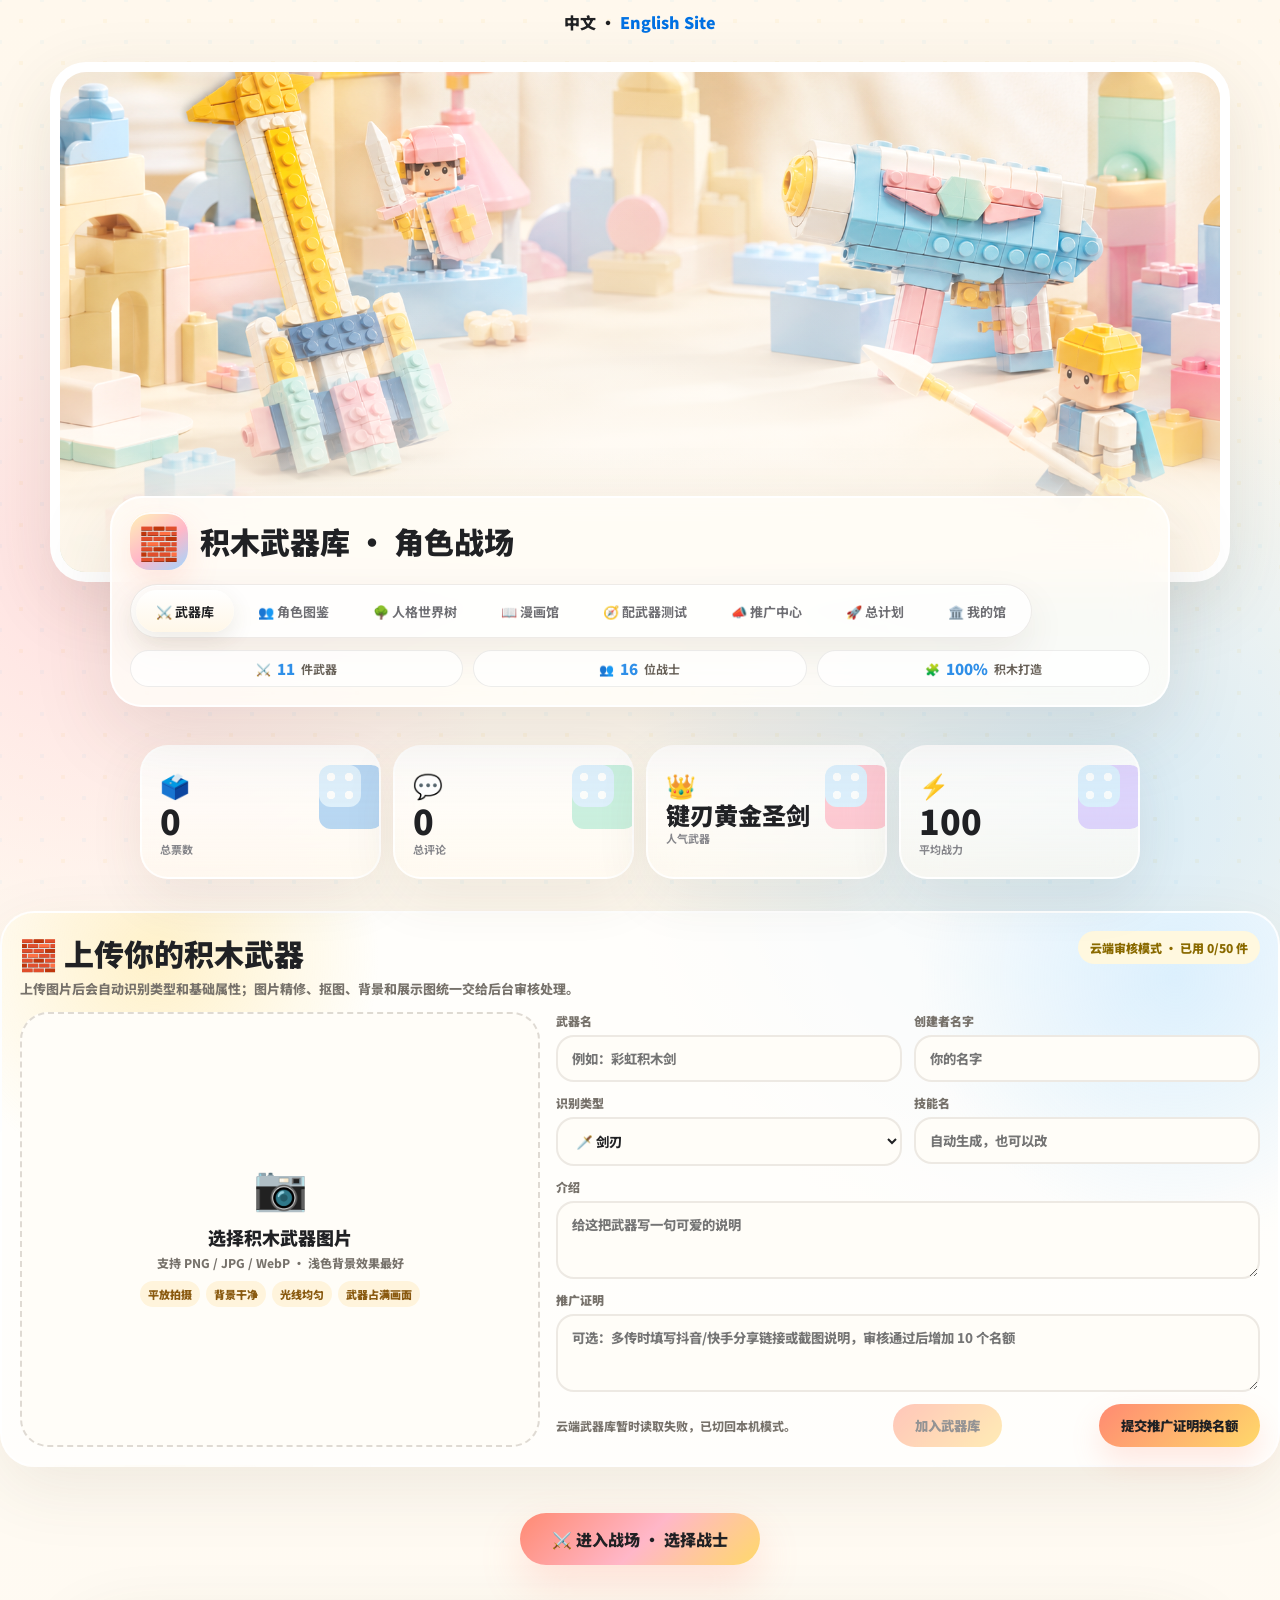
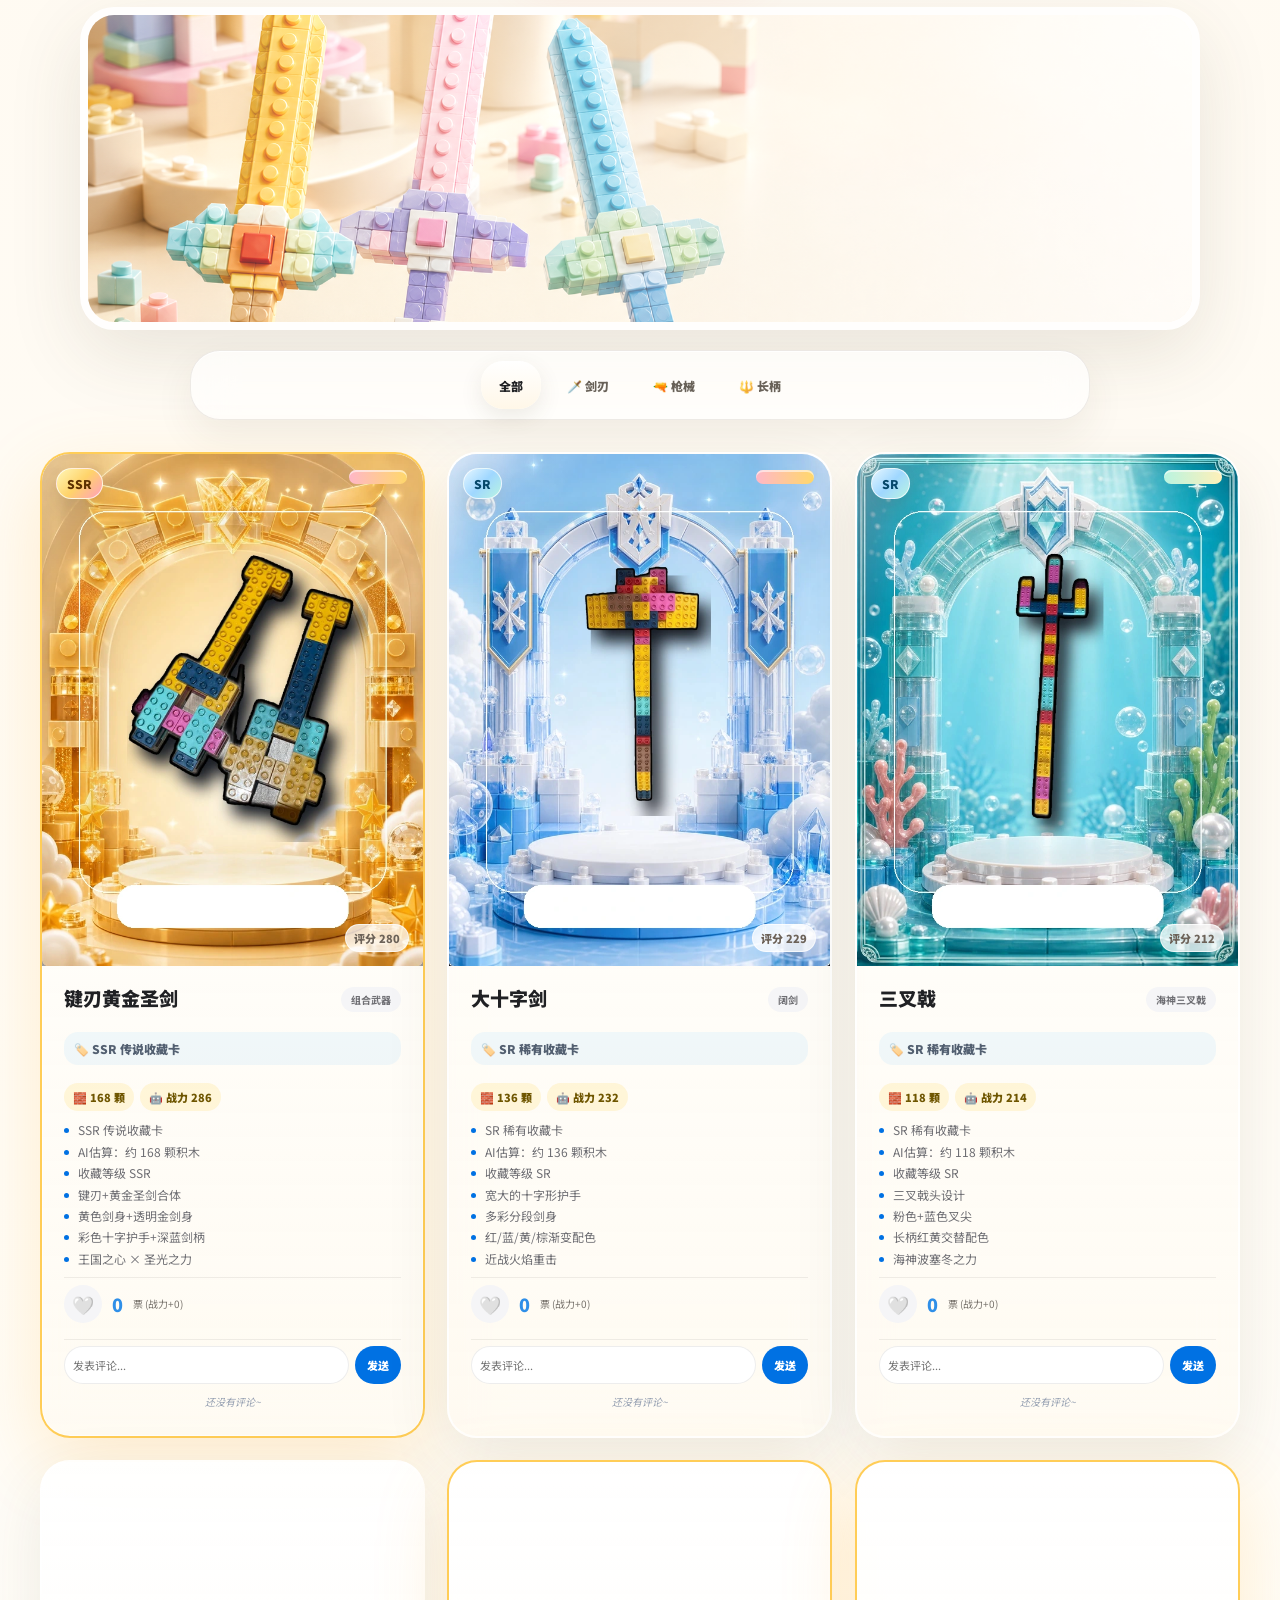
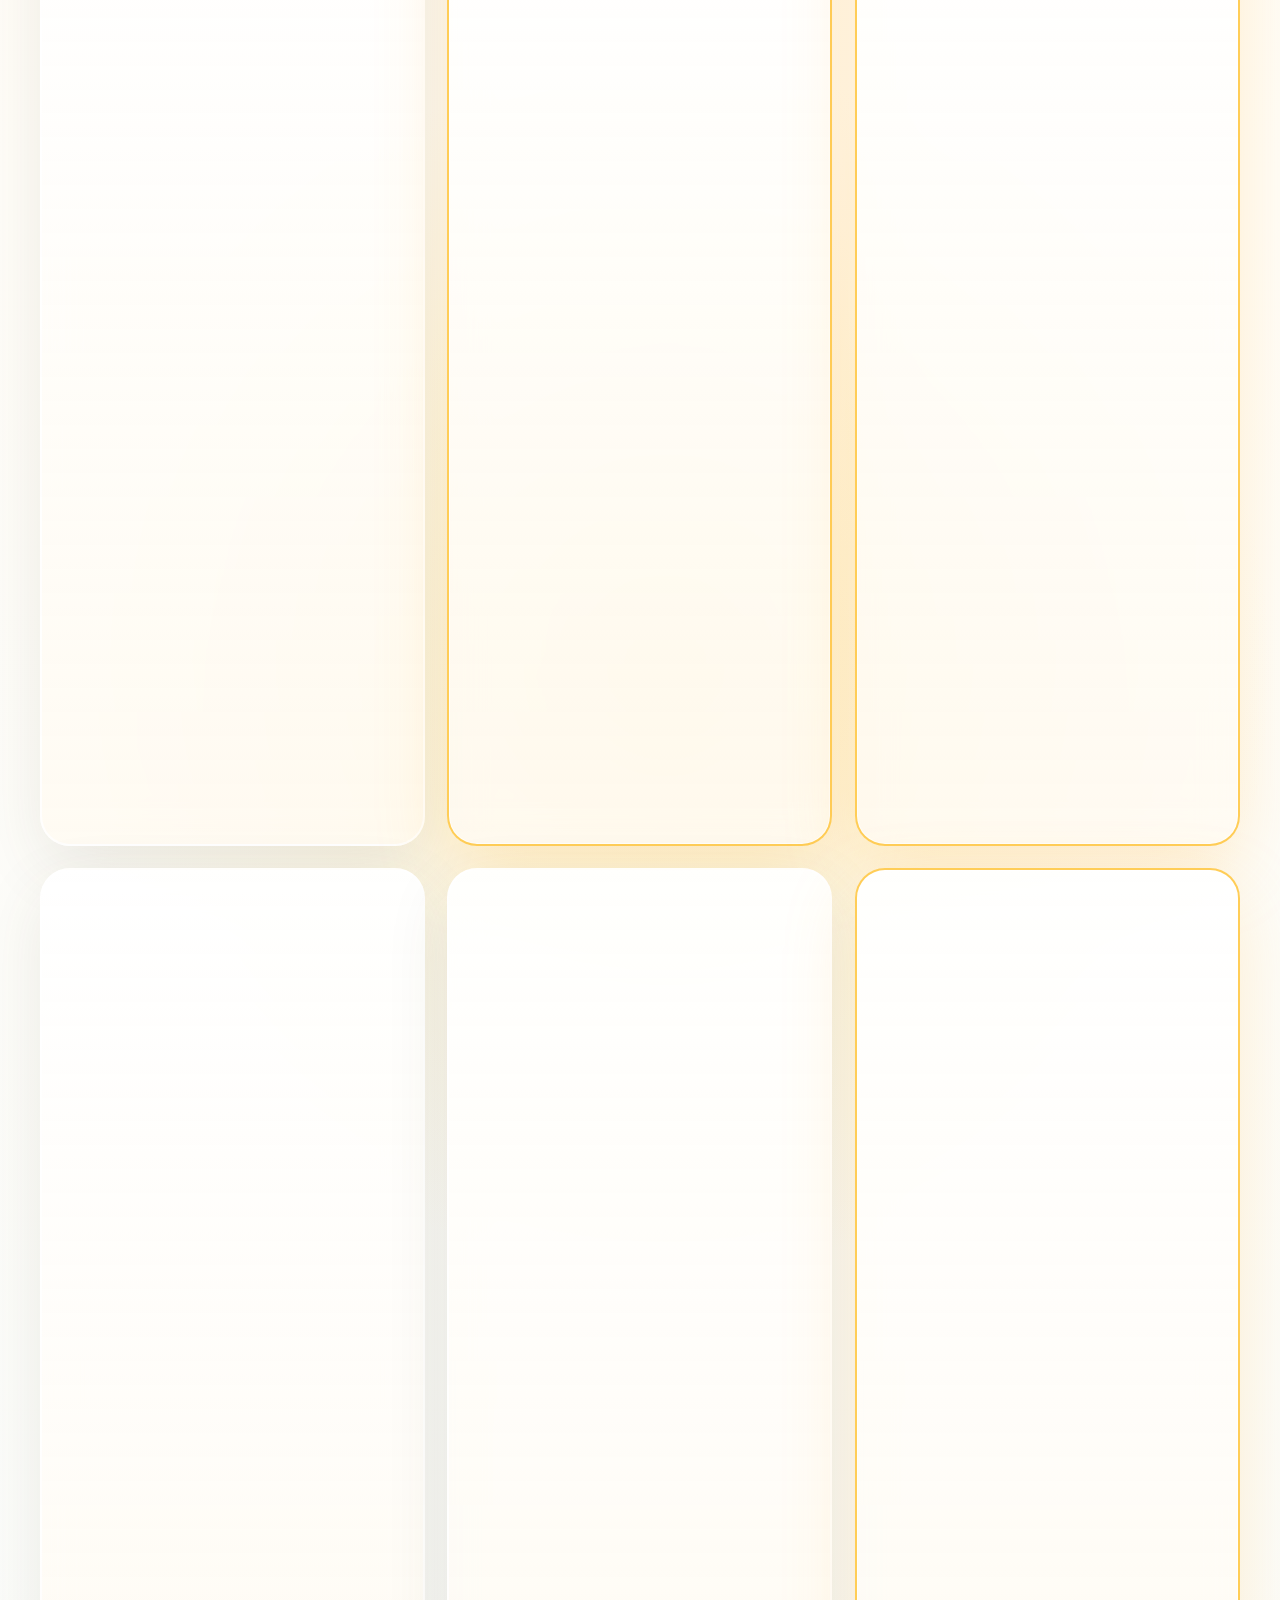
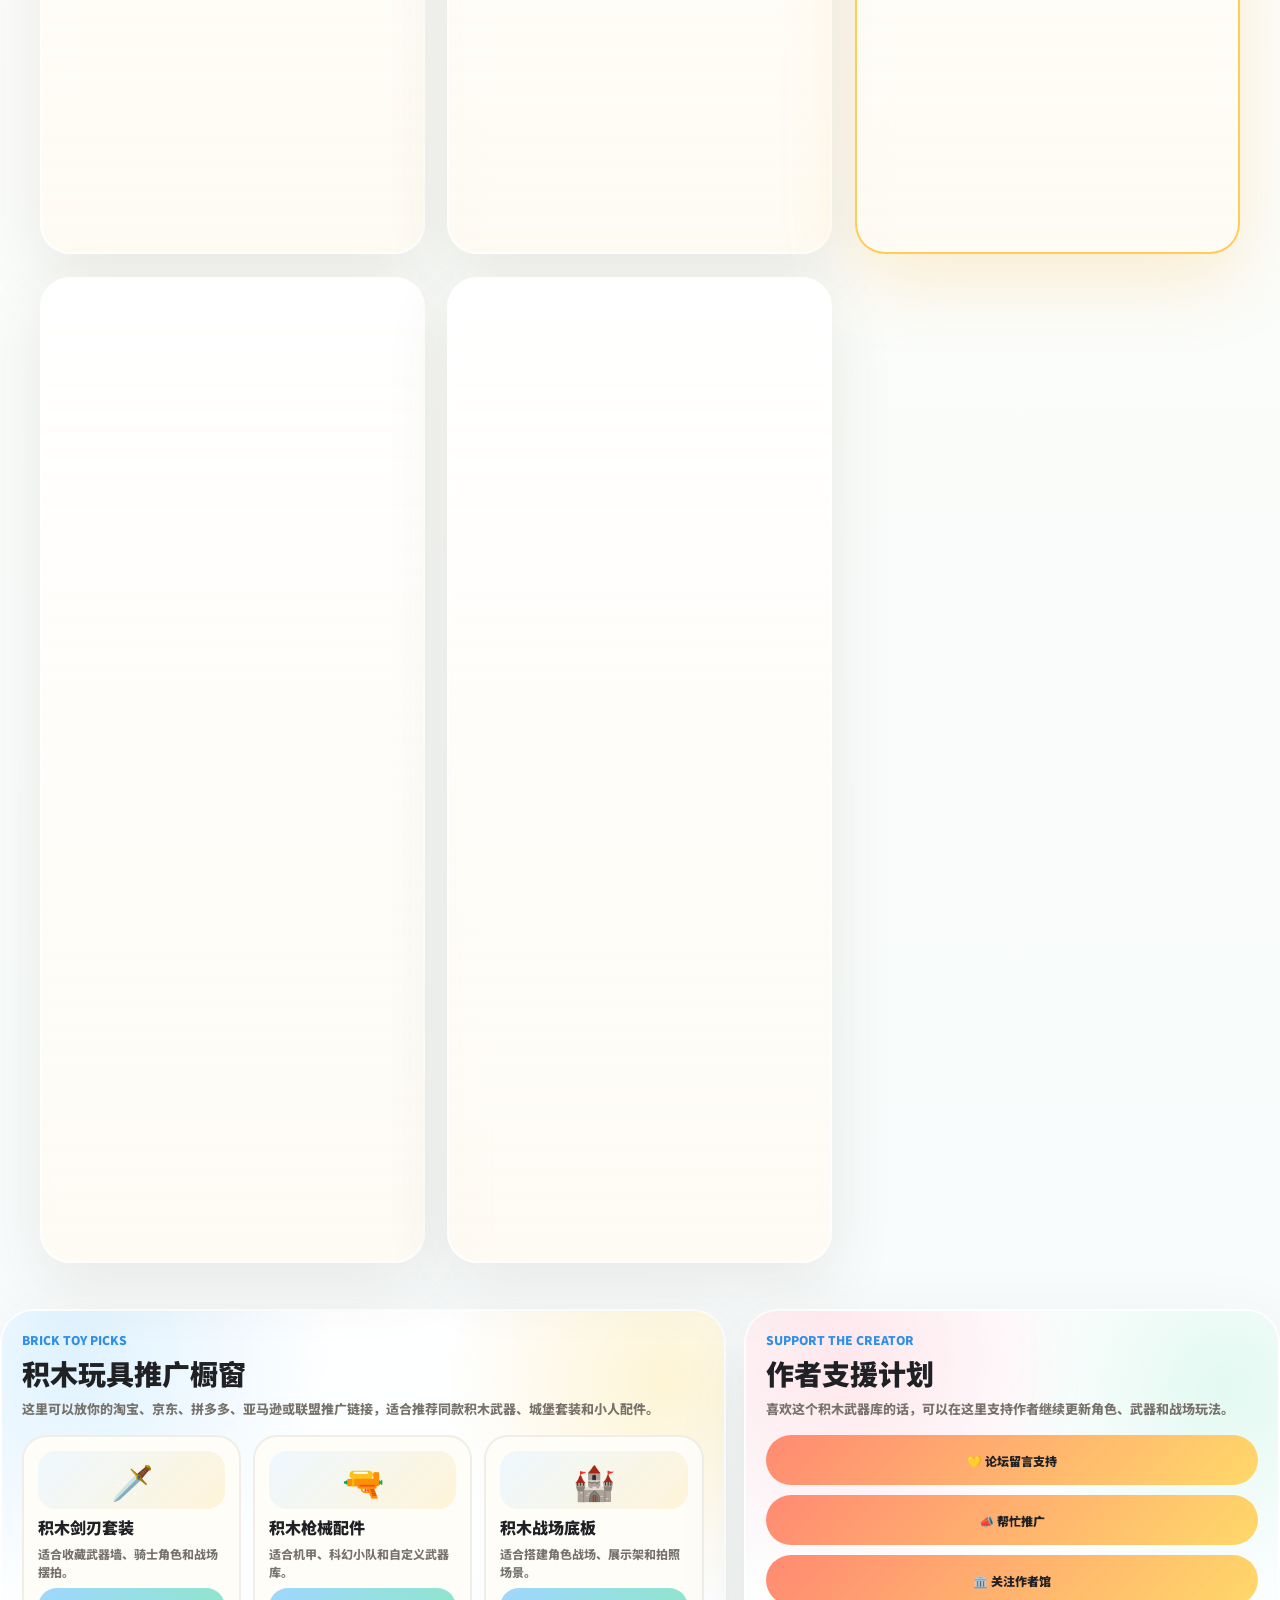
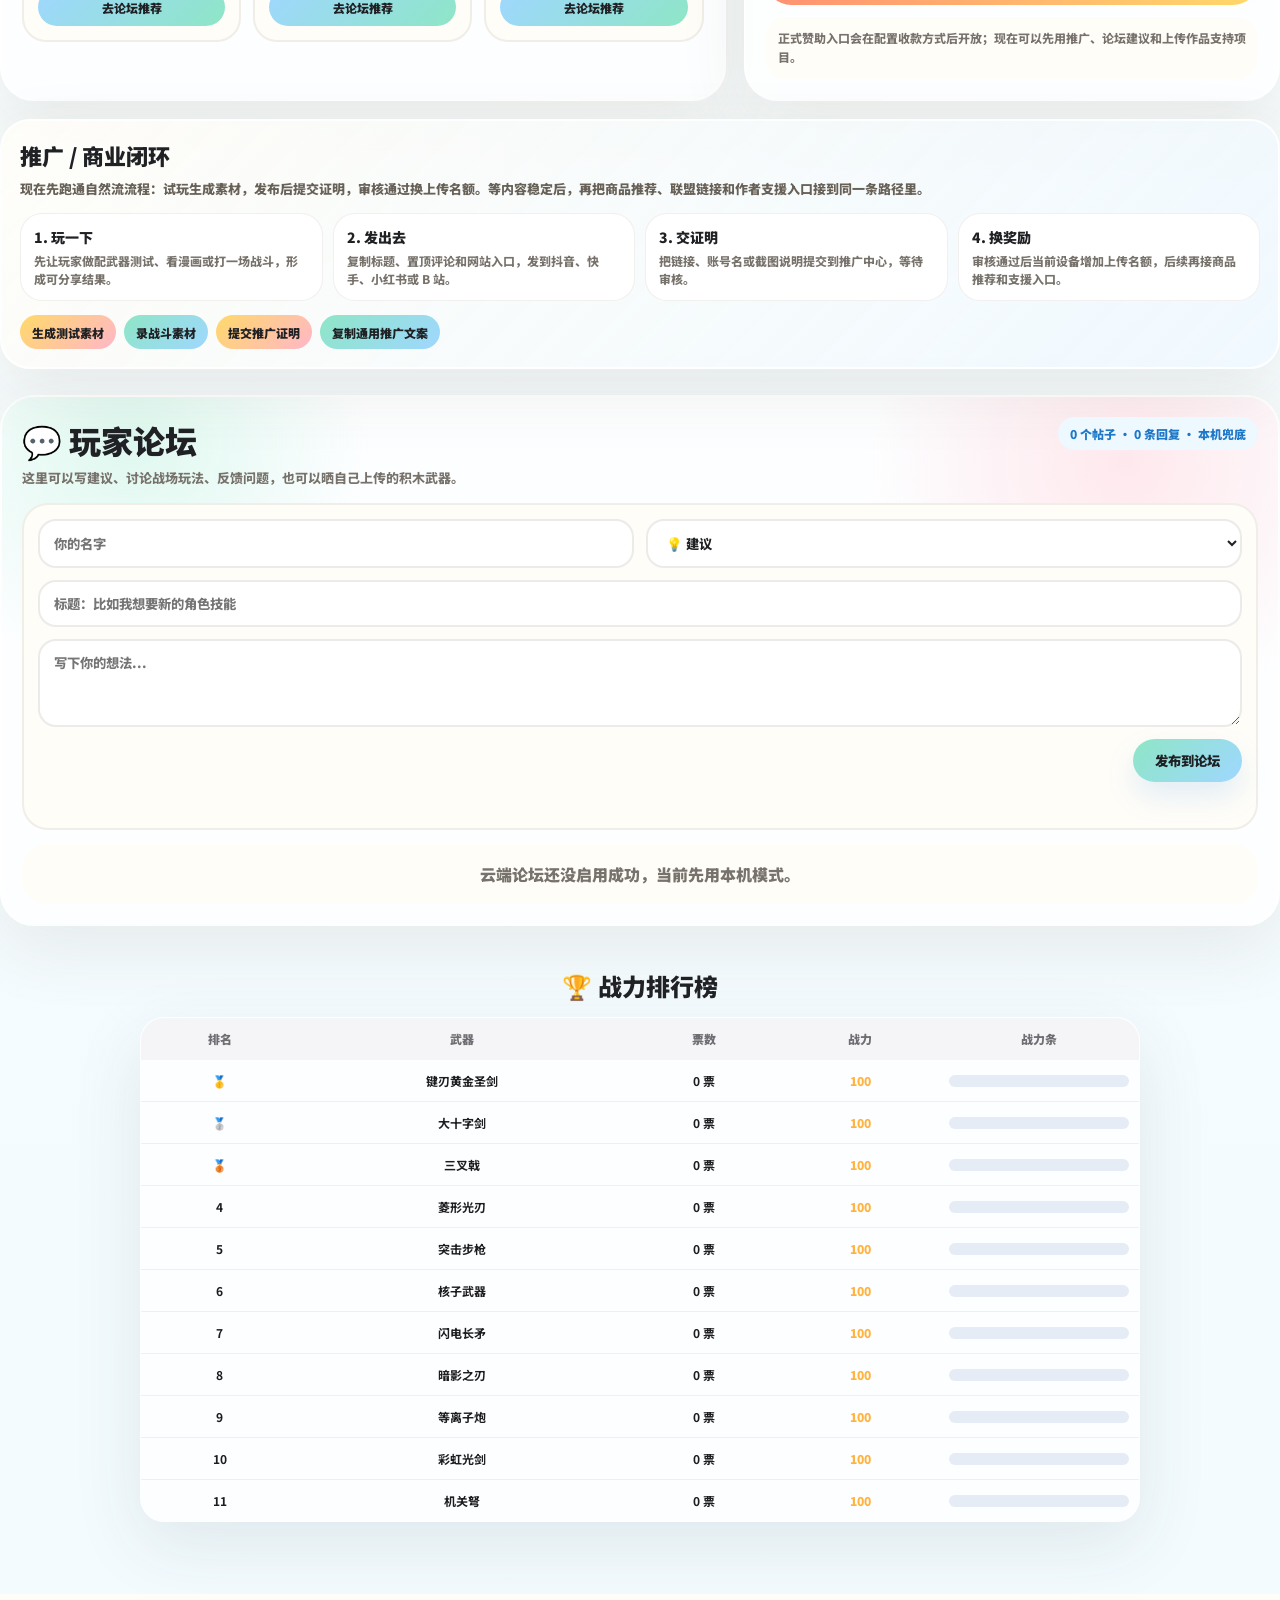
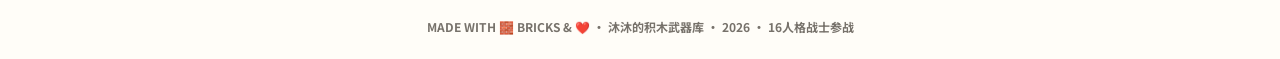
==== commit b2301a27: "Finish plan sweep" ====
--- a/index.html
+++ b/index.html
@@ -4092,6 +4092,31 @@
   font-weight:800;
   line-height:1.55;
 }
+.commerce-funnel{
+  grid-column:1/-1;
+  border:2px solid rgba(255,255,255,.84);
+  border-radius:30px;
+  padding:18px;
+  background:linear-gradient(135deg,rgba(255,253,248,.9),rgba(238,248,255,.78));
+  box-shadow:0 22px 70px rgba(78,64,44,.09);
+}
+.commerce-funnel-title{color:#202124;font-size:22px;font-weight:1000}
+.commerce-funnel-copy{color:#686158;font-size:13px;font-weight:850;line-height:1.6;margin-top:8px}
+.commerce-funnel-grid{
+  display:grid;
+  grid-template-columns:repeat(4,minmax(0,1fr));
+  gap:10px;
+  margin-top:14px;
+}
+.commerce-funnel-step{
+  border-radius:22px;
+  padding:13px;
+  background:#fff;
+  border:1px solid rgba(78,64,44,.08);
+}
+.commerce-funnel-step b{display:block;color:#202124;font-size:14px;font-weight:1000}
+.commerce-funnel-step span{display:block;color:#77726b;font-size:12px;font-weight:800;line-height:1.45;margin-top:5px}
+.commerce-funnel-actions{display:flex;flex-wrap:wrap;gap:8px;margin-top:14px}
 .master-plan{
   max-width:1180px;
   margin:0 auto 34px;
@@ -4452,6 +4477,7 @@
 }
 @media(max-width:768px){
   .commerce-row{grid-template-columns:1fr}
+  .commerce-funnel-grid{grid-template-columns:1fr}
   .plan-board,.plan-grid{grid-template-columns:1fr}
   .growth-hero,.growth-grid,.growth-submit-grid{grid-template-columns:1fr}
   .growth-stats{grid-template-columns:1fr}
@@ -4984,6 +5010,7 @@
       </div>
       <div class="support-note">正式赞助入口会在配置收款方式后开放；现在可以先用推广、论坛建议和上传作品支持项目。</div>
     </section>
+    <section class="commerce-funnel" id="commerceFunnel"></section>
   </div>
   <section class="forum-panel" id="forumPanel">
     <div class="forum-head">
@@ -7429,6 +7456,26 @@
   {status:'now',label:'推广循环',title:'测试、战斗、分享卡',copy:'配武器测试与战斗分享卡负责把玩家带回网站，推广中心记录发布证明。',panel:'quiz'},
   {status:'next',label:'下一批',title:'英文站与商业入口',copy:'英文站同步中文核心体验，购买推荐和作者支援入口再逐步接真实链接。',panel:'growth'}
 ];
+const COMMERCE_FUNNEL_STEPS=[
+  {title:'1. 玩一下',copy:'先让玩家做配武器测试、看漫画或打一场战斗，形成可分享结果。'},
+  {title:'2. 发出去',copy:'复制标题、置顶评论和网站入口，发到抖音、快手、小红书或 B 站。'},
+  {title:'3. 交证明',copy:'把链接、账号名或截图说明提交到推广中心，等待审核。'},
+  {title:'4. 换奖励',copy:'审核通过后当前设备增加上传名额，后续再接商品推荐和支援入口。'}
+];
+function renderCommerceFunnel(){
+  const box=document.getElementById('commerceFunnel');
+  if(!box)return;
+  box.innerHTML=
+    '<div class="commerce-funnel-title">推广 / 商业闭环</div>'+
+    '<div class="commerce-funnel-copy">现在先跑通自然流流程：试玩生成素材，发布后提交证明，审核通过换上传名额。等内容稳定后，再把商品推荐、联盟链接和作者支援入口接到同一条路径里。</div>'+
+    '<div class="commerce-funnel-grid">'+COMMERCE_FUNNEL_STEPS.map(step=>'<div class="commerce-funnel-step"><b>'+escapeHTML(step.title)+'</b><span>'+escapeHTML(step.copy)+'</span></div>').join('')+'</div>'+
+    '<div class="commerce-funnel-actions">'+
+      '<button class="growth-chip secondary" type="button" onclick="switchPanel(\'quiz\')">生成测试素材</button>'+
+      '<button class="growth-chip" type="button" onclick="openSelection()">录战斗素材</button>'+
+      '<button class="growth-chip secondary" type="button" onclick="switchPanel(\'growth\')">提交推广证明</button>'+
+      '<button class="growth-chip" type="button" onclick="copyGrowthText(\'我在玩沐沐积木武器库：做 MBTI 配武器测试、看 16 位积木战士漫画，还能上传自己的积木武器。入口：https://old-nine86.github.io/mumu-weapons/\')">复制通用推广文案</button>'+
+    '</div>';
+}
 function renderMasterPlan(){
   const box=document.getElementById('planTimeline');
   if(!box)return;
@@ -9459,6 +9506,7 @@
   renderWorldTree();
   renderComicGallery();
   renderGrowthCenter();
+  renderCommerceFunnel();
   renderQuiz();
   renderMasterPlan();
   updateLeaderboard();
@@ -9478,6 +9526,7 @@
   renderComicGallery();
   openComicFromHash();
   renderGrowthCenter();
+  renderCommerceFunnel();
   renderQuiz();
   renderStudio();
   updateDashboard();
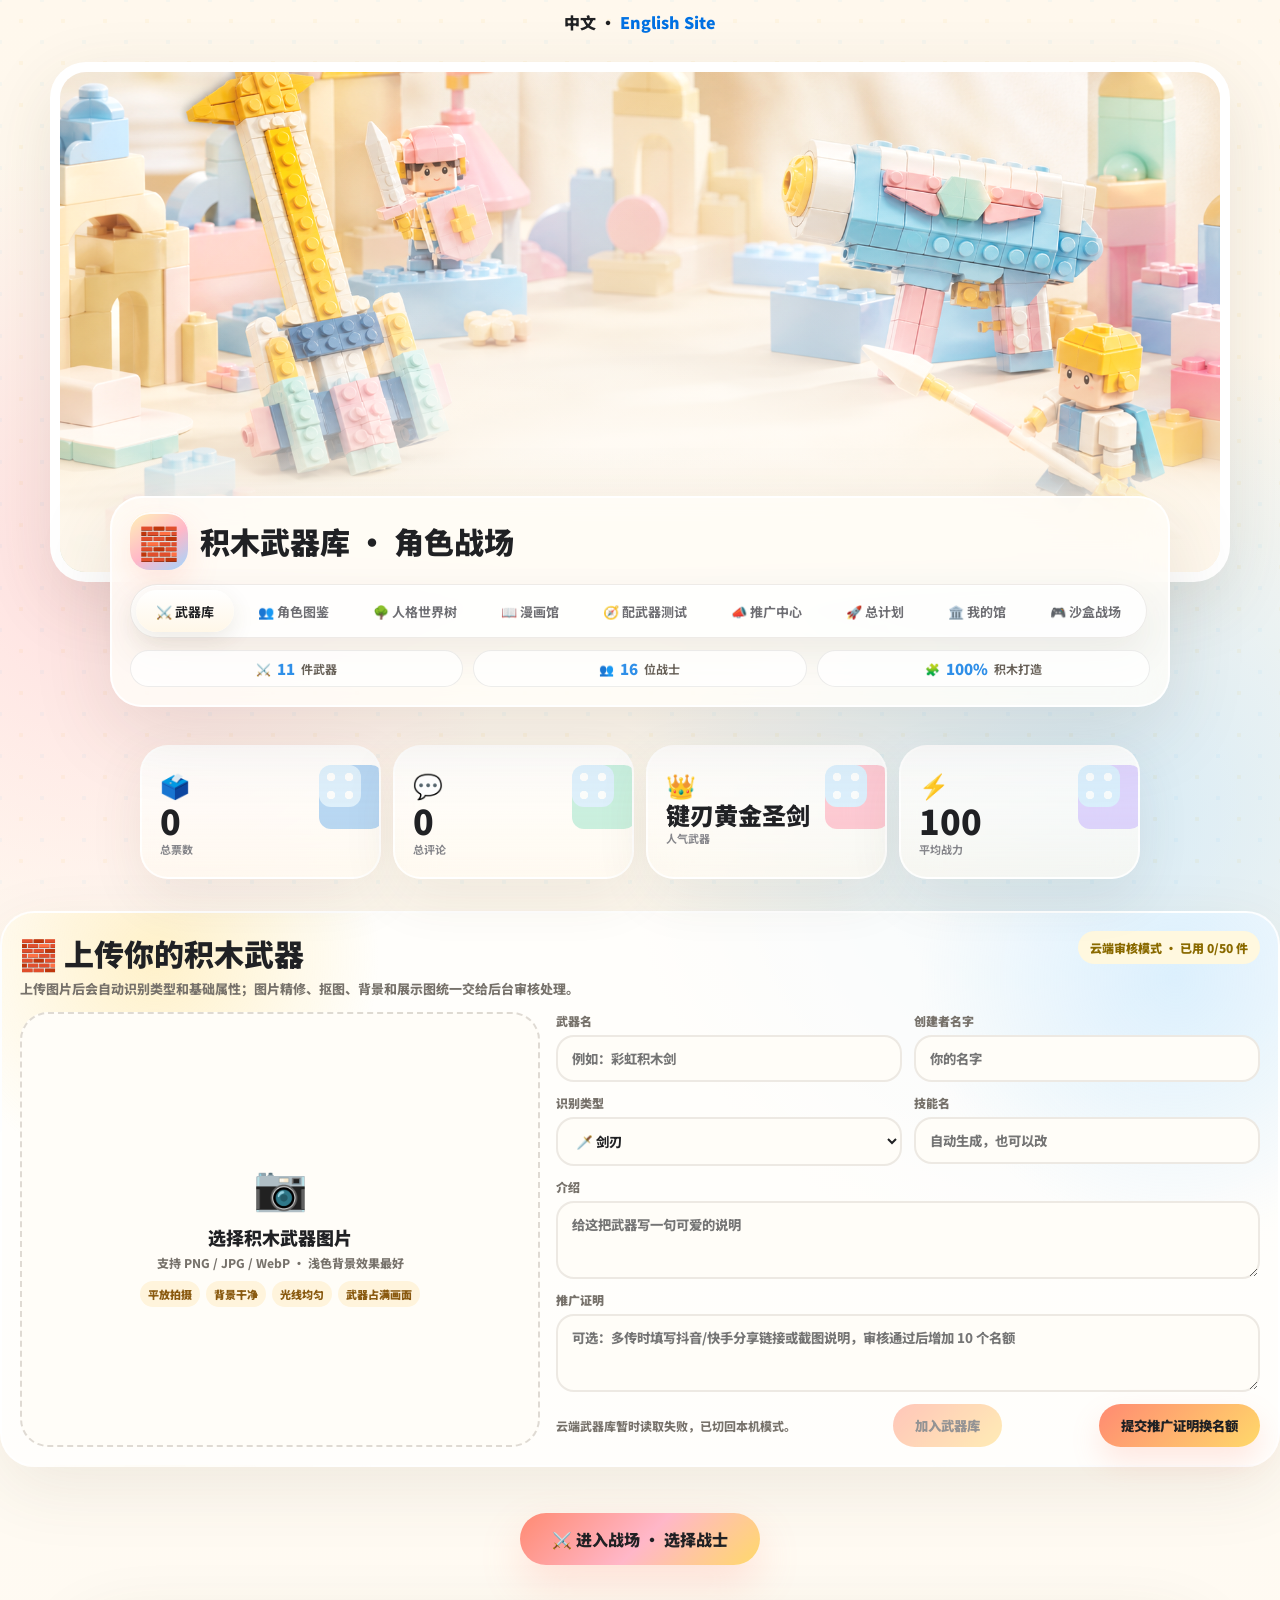
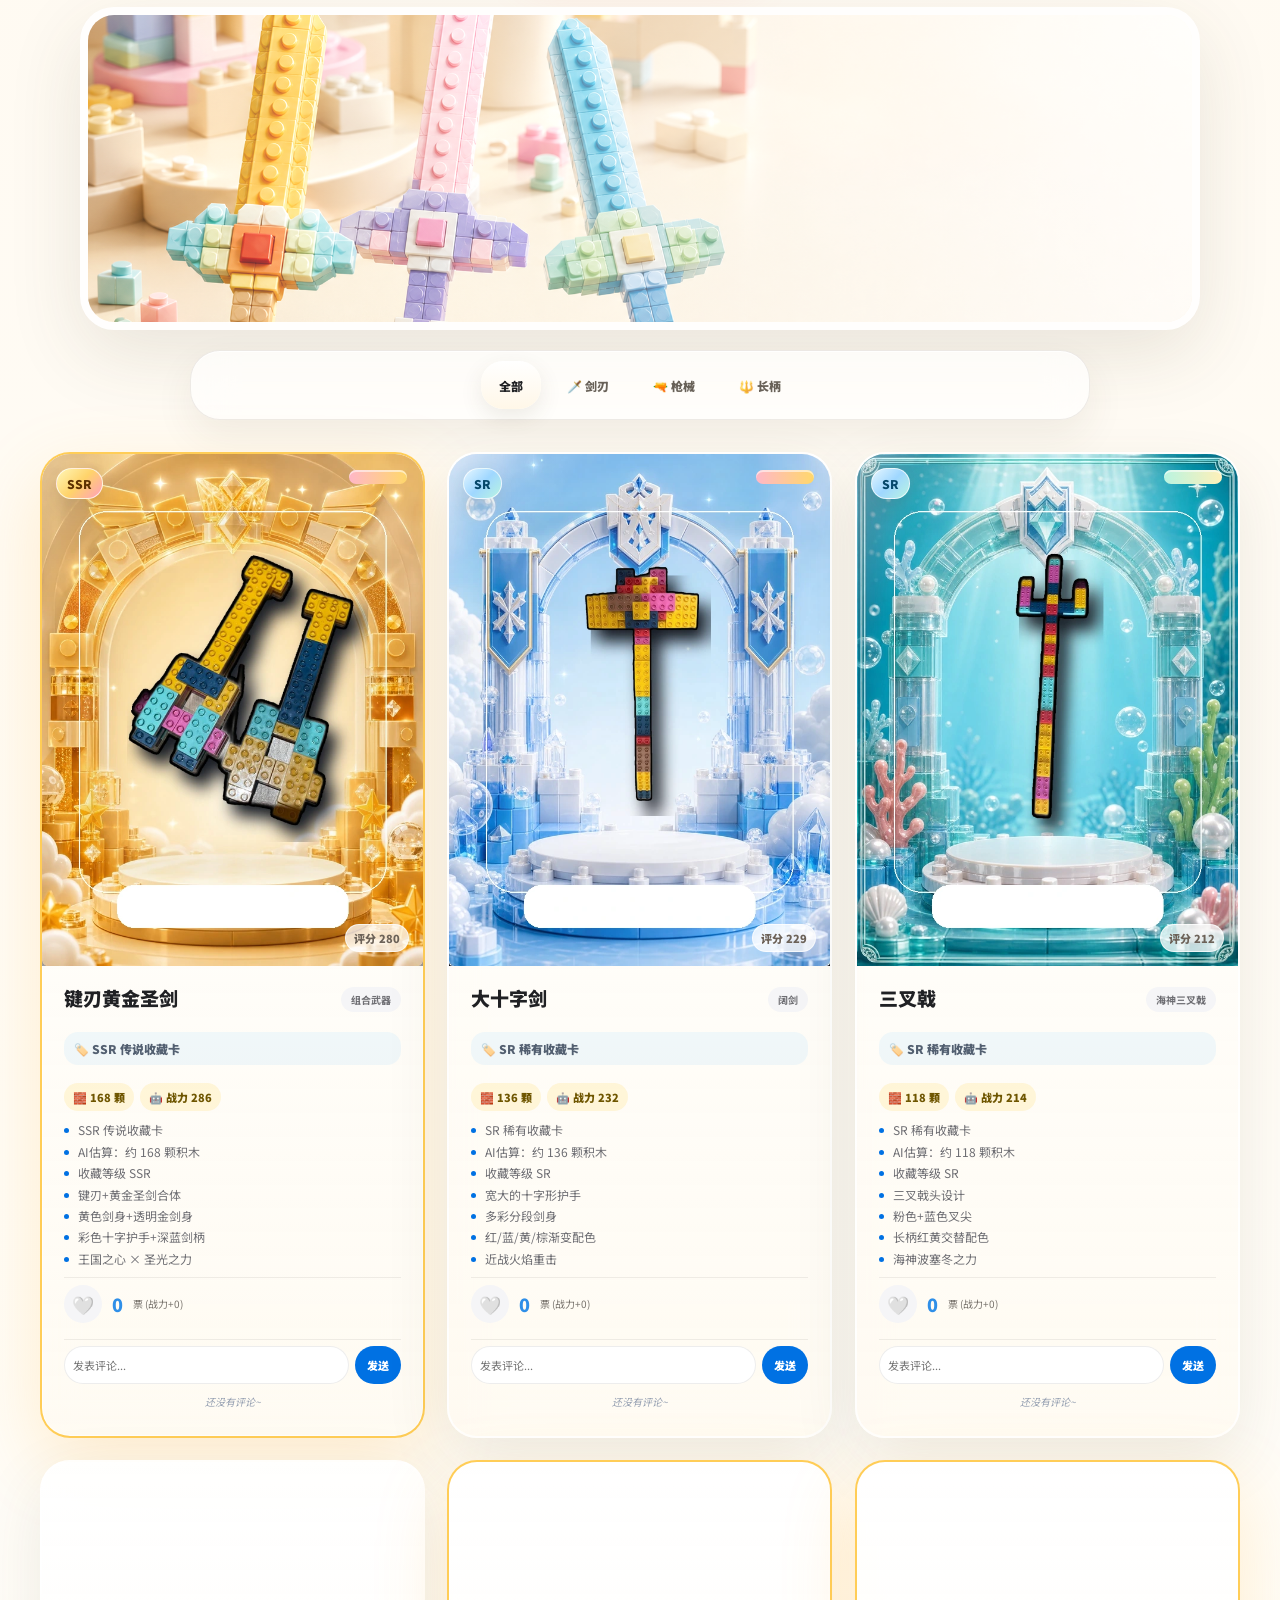
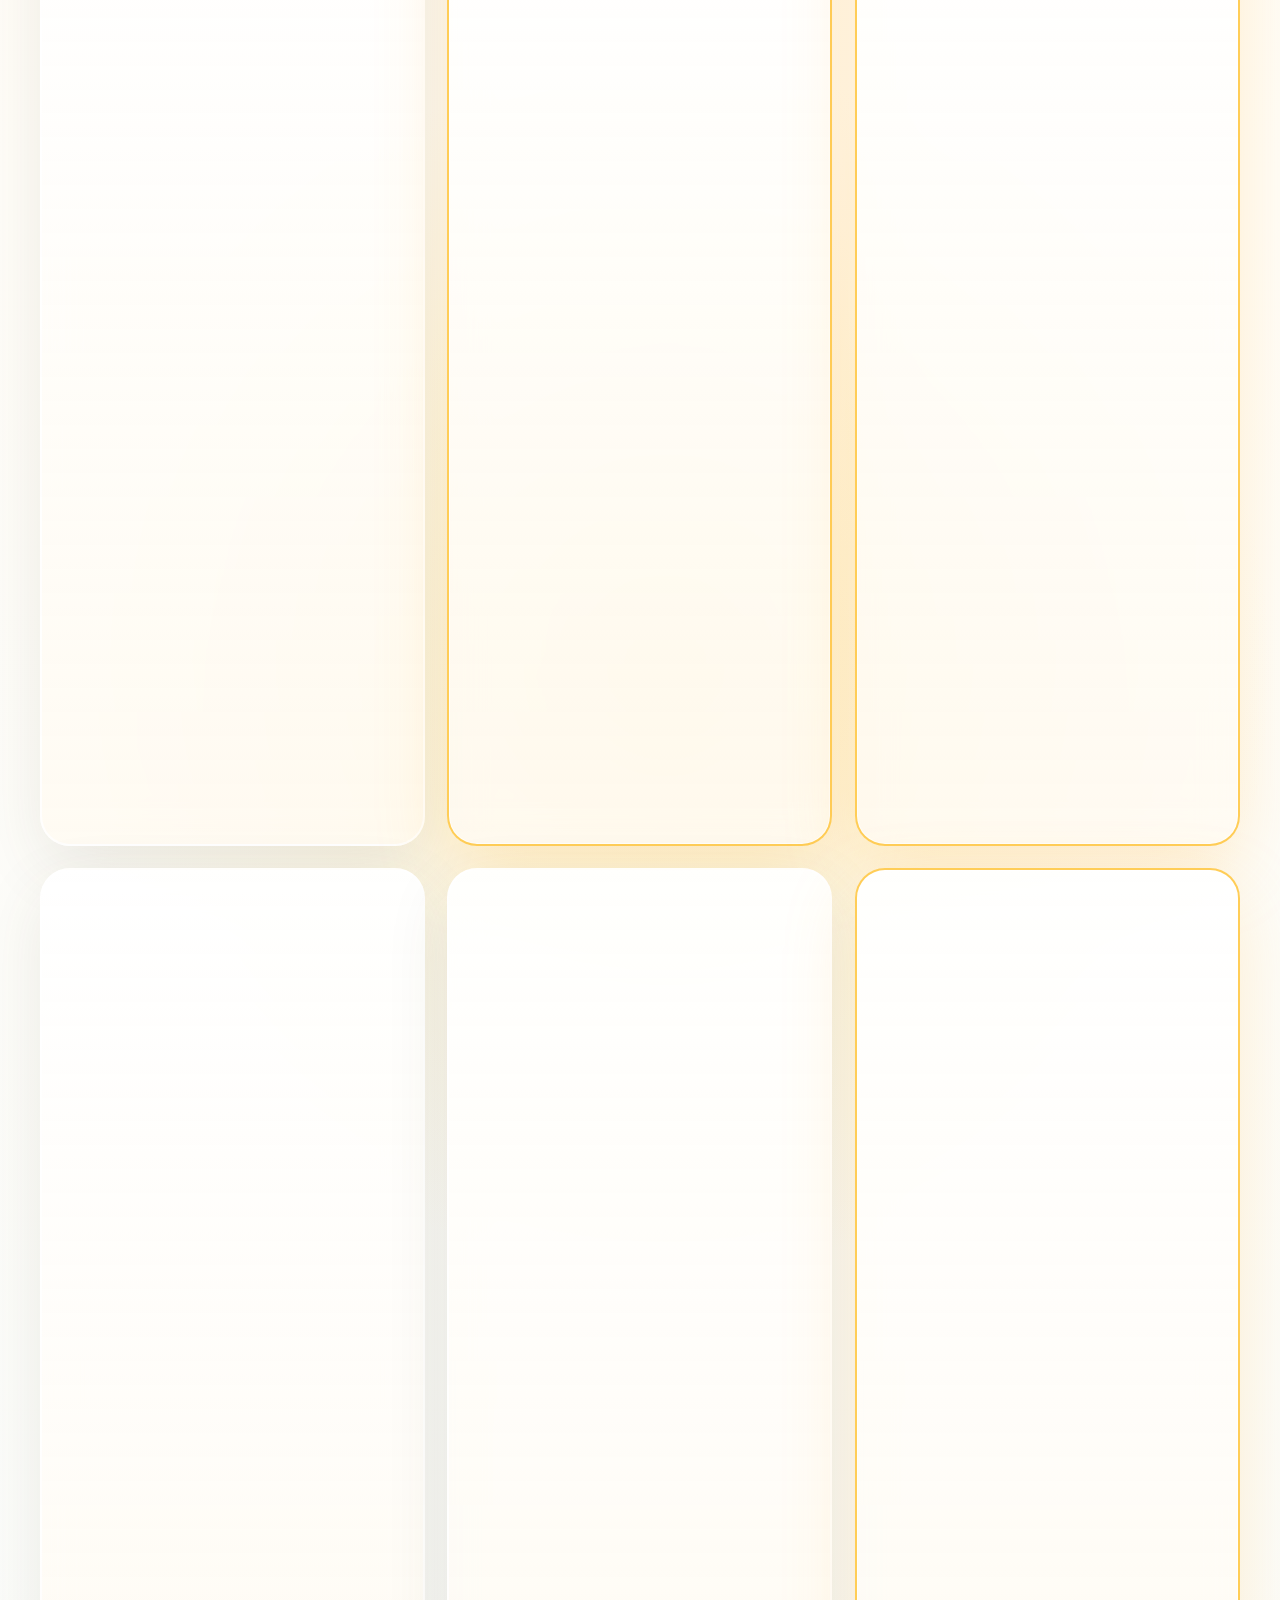
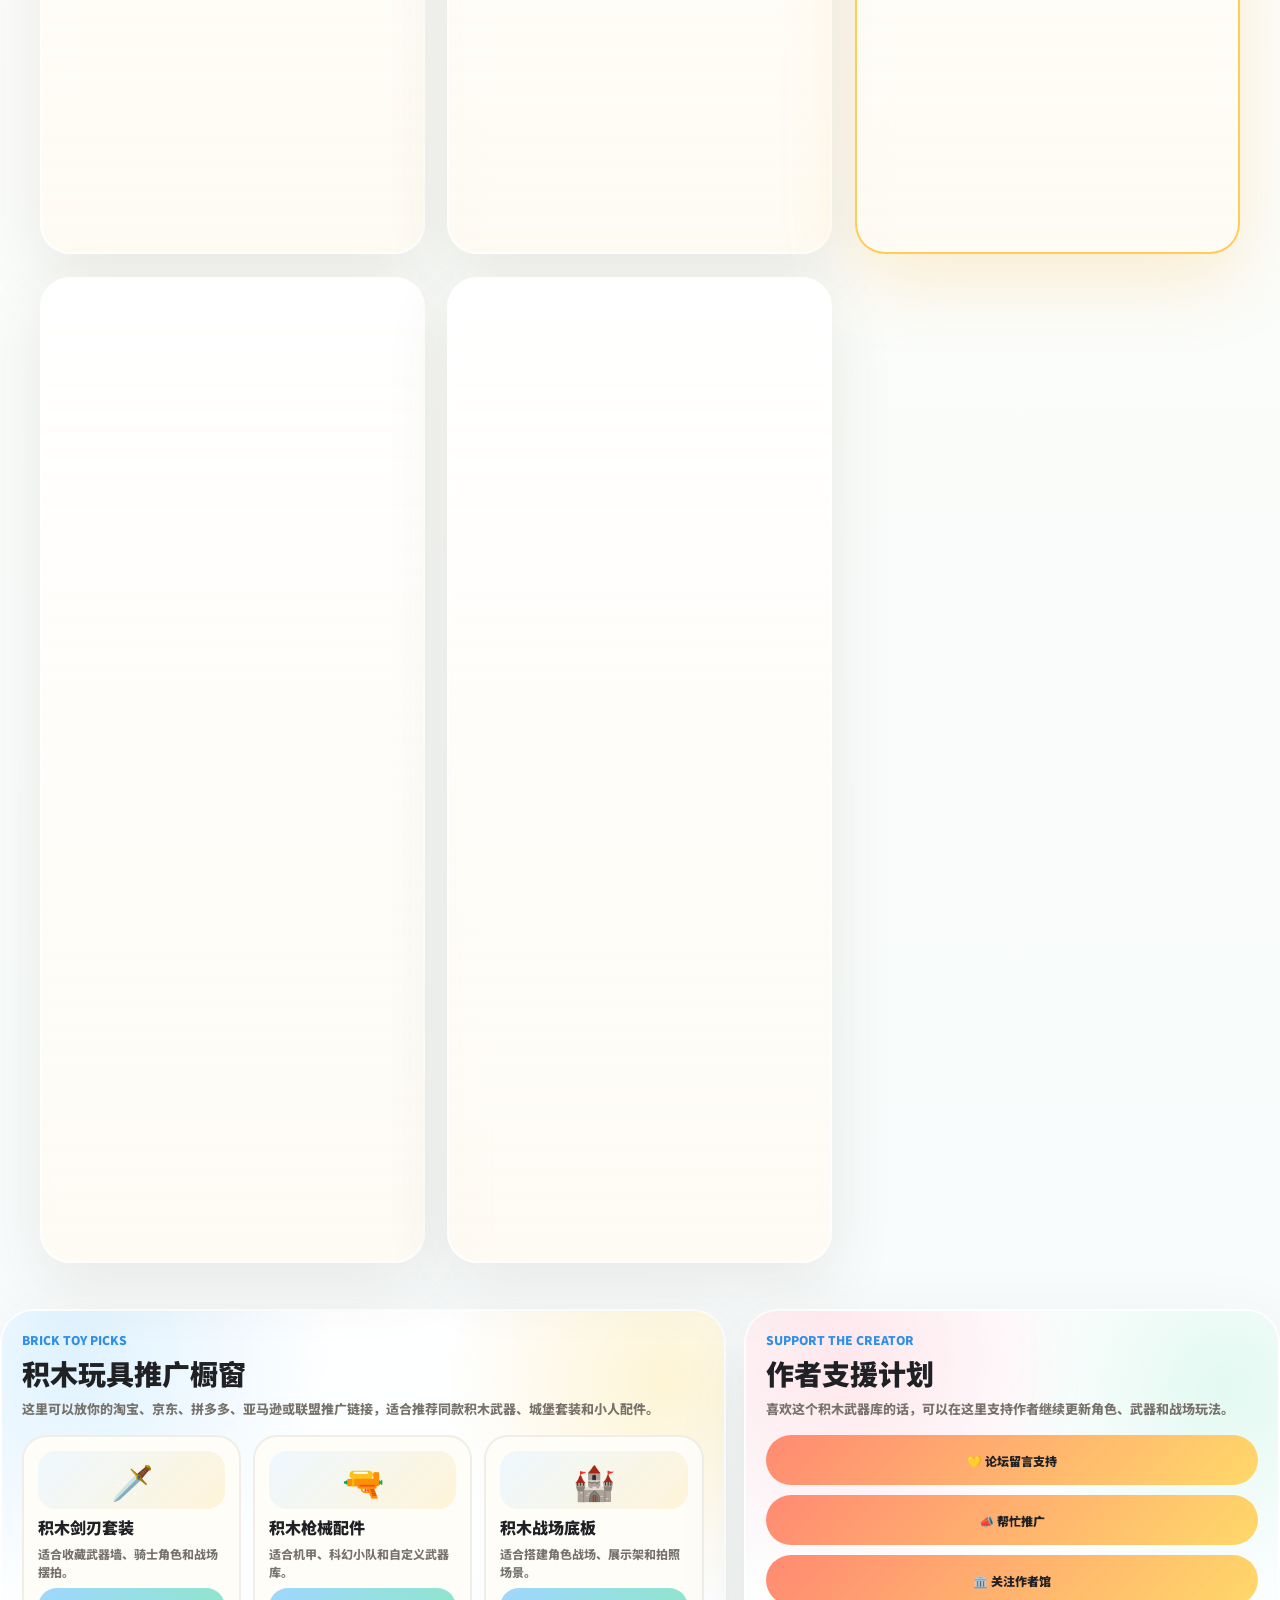
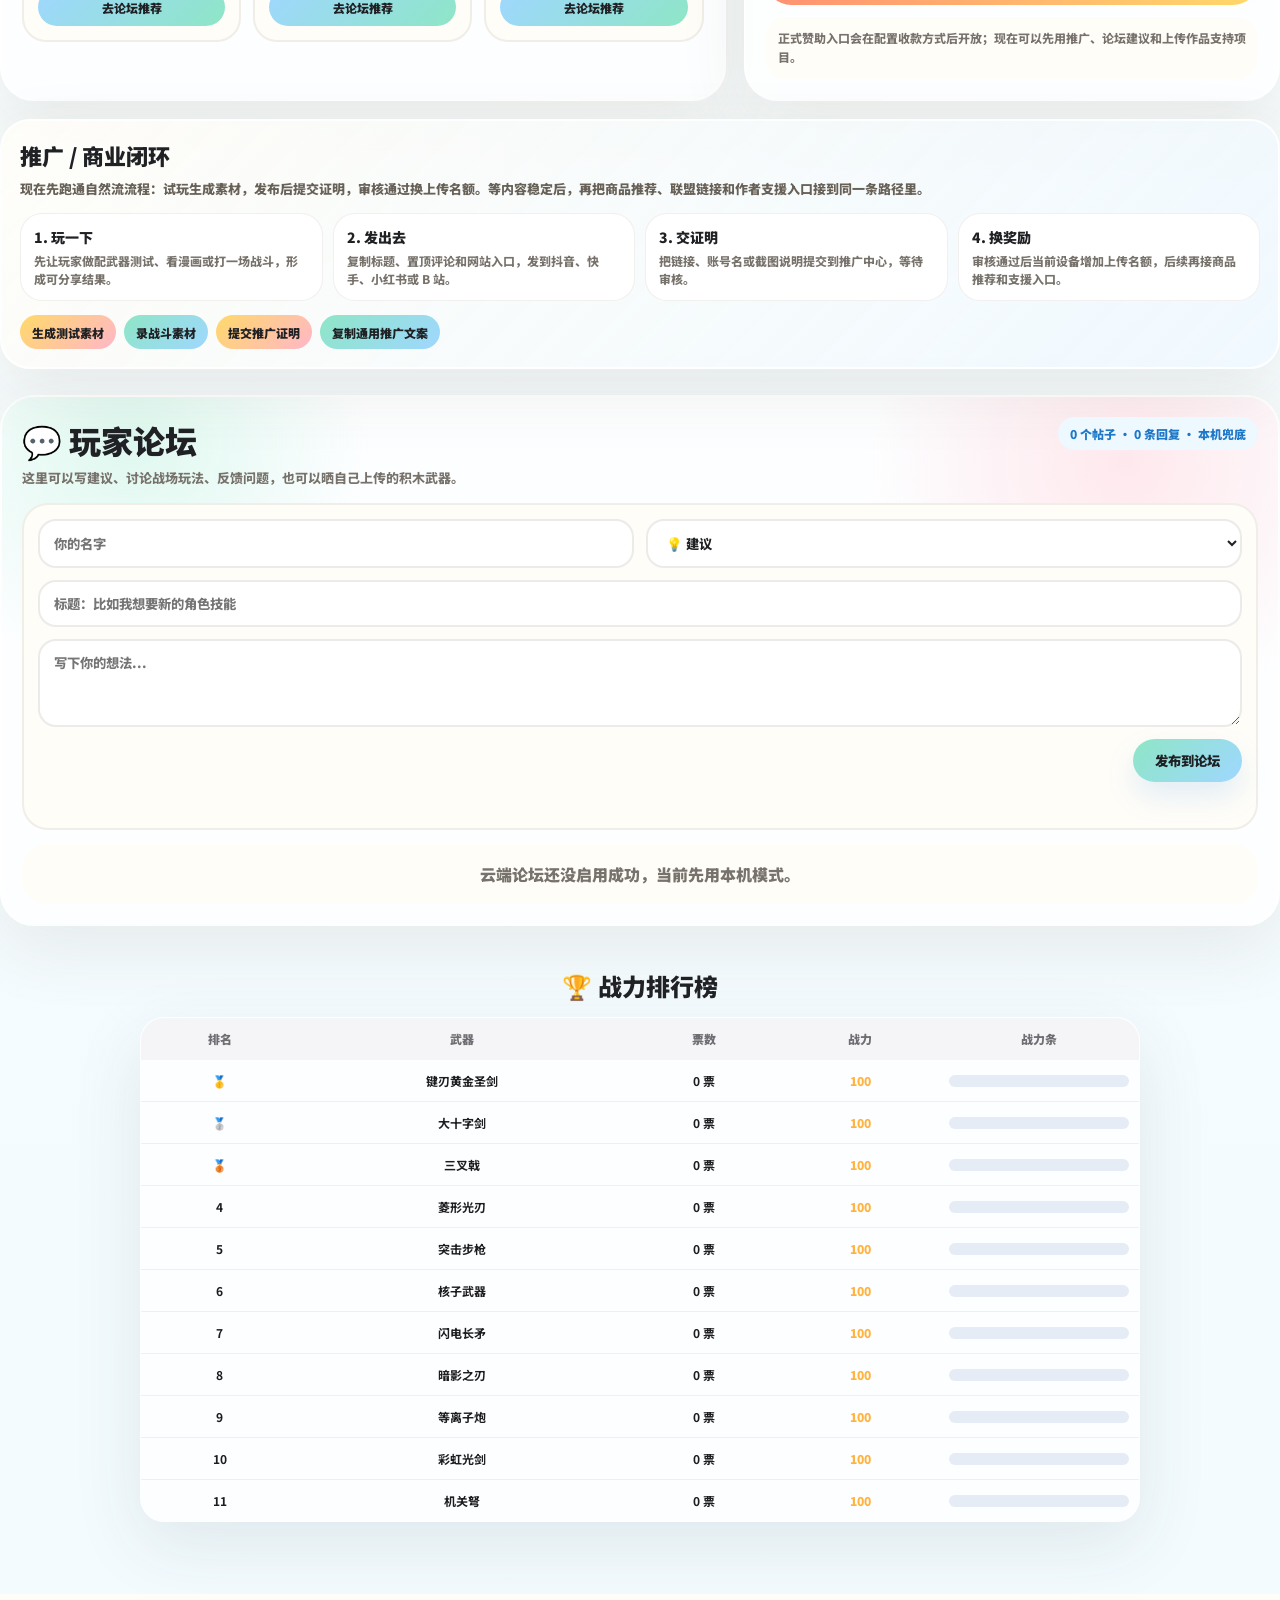
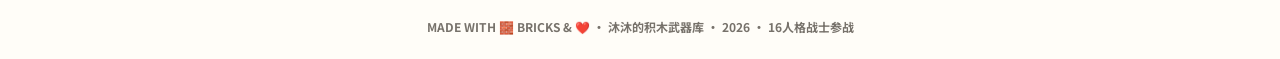
==== commit f1f48286: "Add sandbox arena game" ====
--- a/index.html
+++ b/index.html
@@ -4857,6 +4857,7 @@
       <button class="nav-tab" data-panel="growth">📣 推广中心</button>
       <button class="nav-tab" data-panel="plan">🚀 总计划</button>
       <button class="nav-tab" data-panel="studio">🏛️ 我的馆</button>
+      <button class="nav-tab" type="button" onclick="location.href='game.html'">🎮 沙盒战场</button>
     </div>
   </div>
   <div class="stats-bar">
@@ -6021,6 +6022,7 @@
   }
 }
 document.querySelectorAll('.nav-tab').forEach(tab=>{
+  if(!tab.dataset.panel)return;
   tab.addEventListener('click',()=>switchPanel(tab.dataset.panel));
 });
 
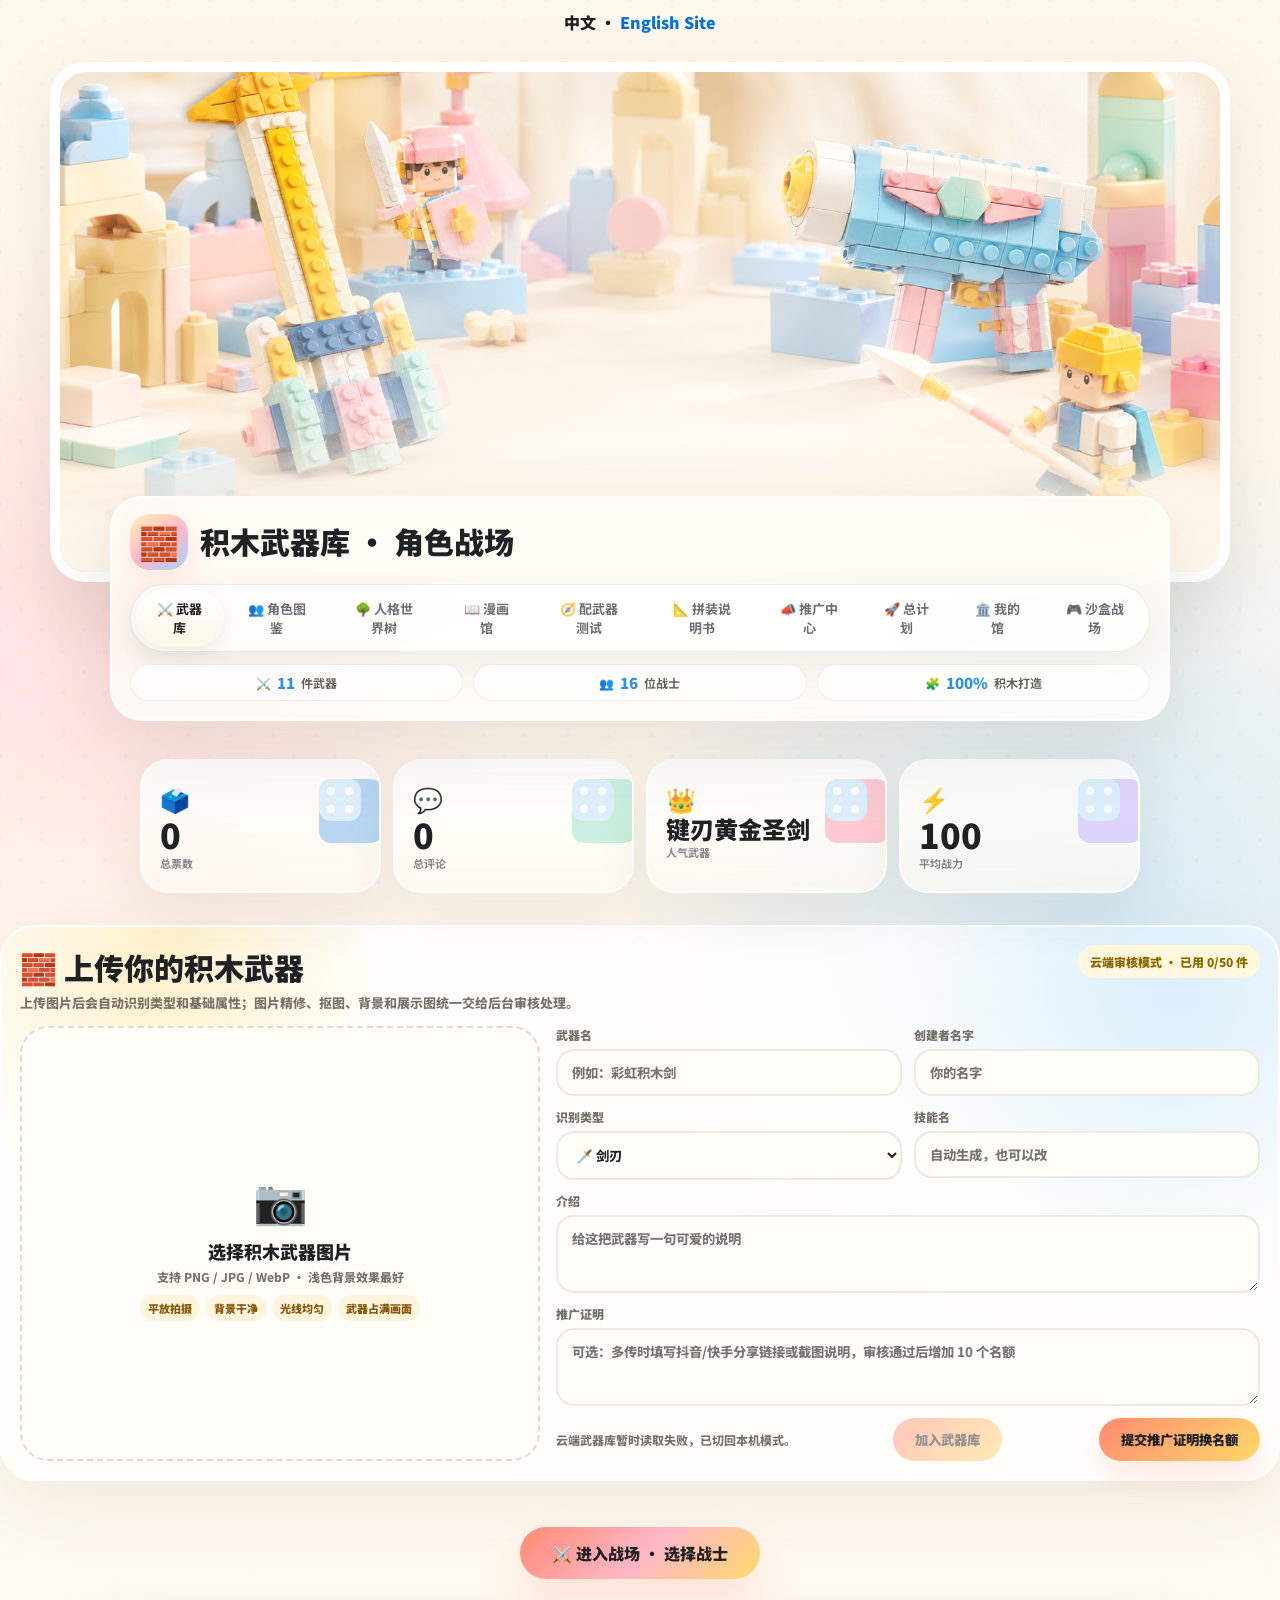
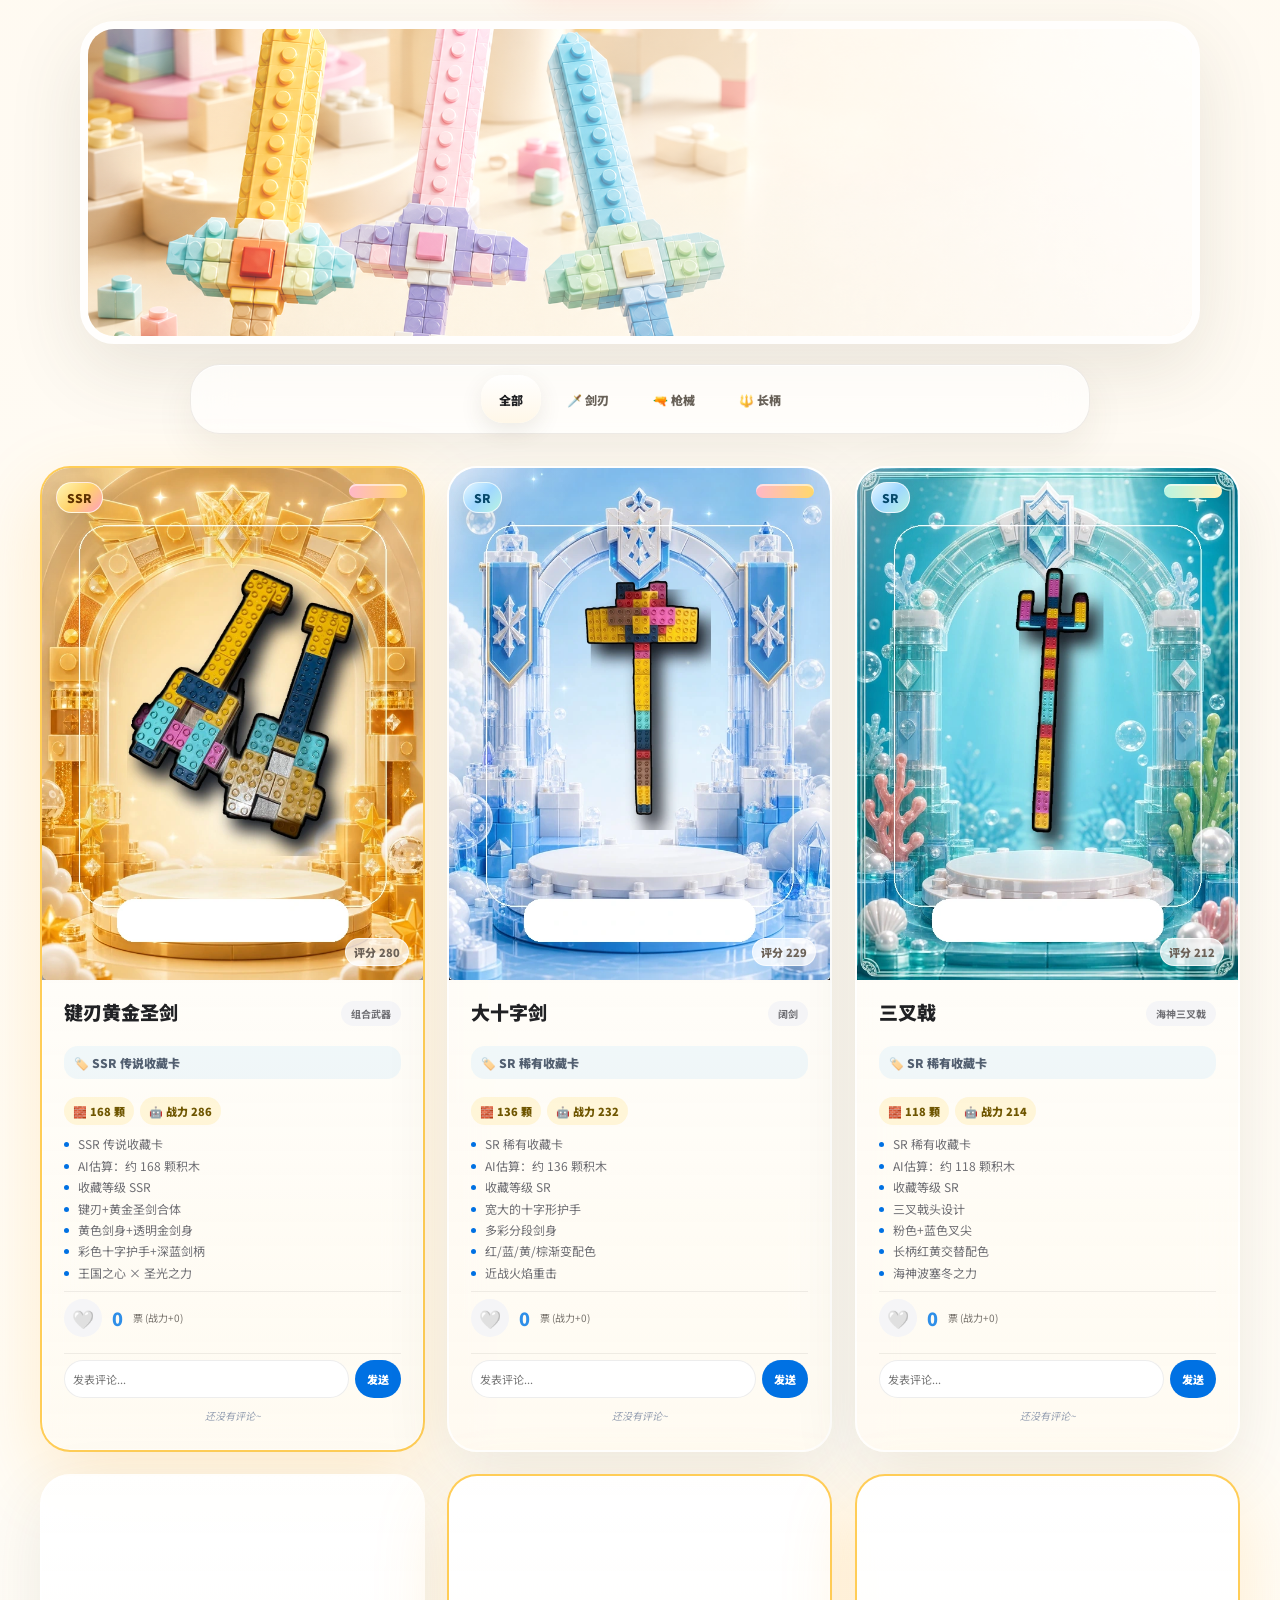
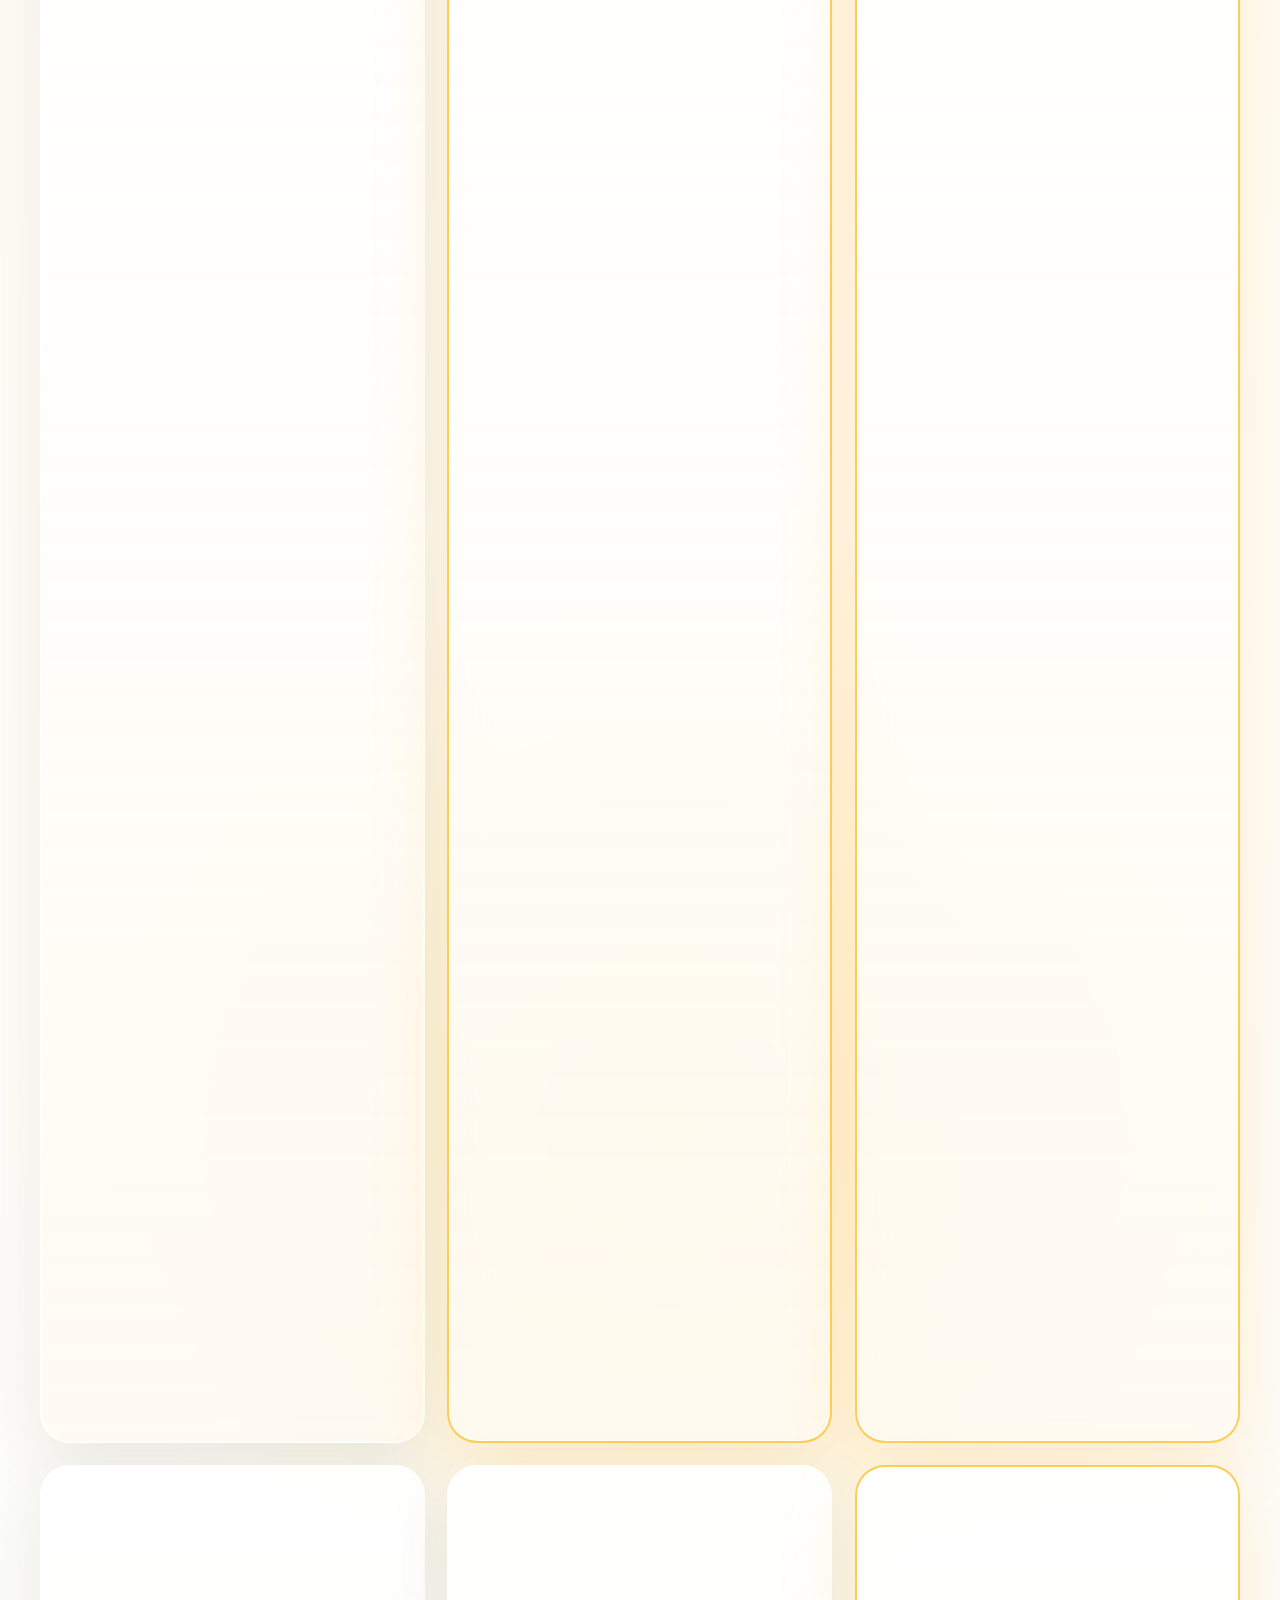
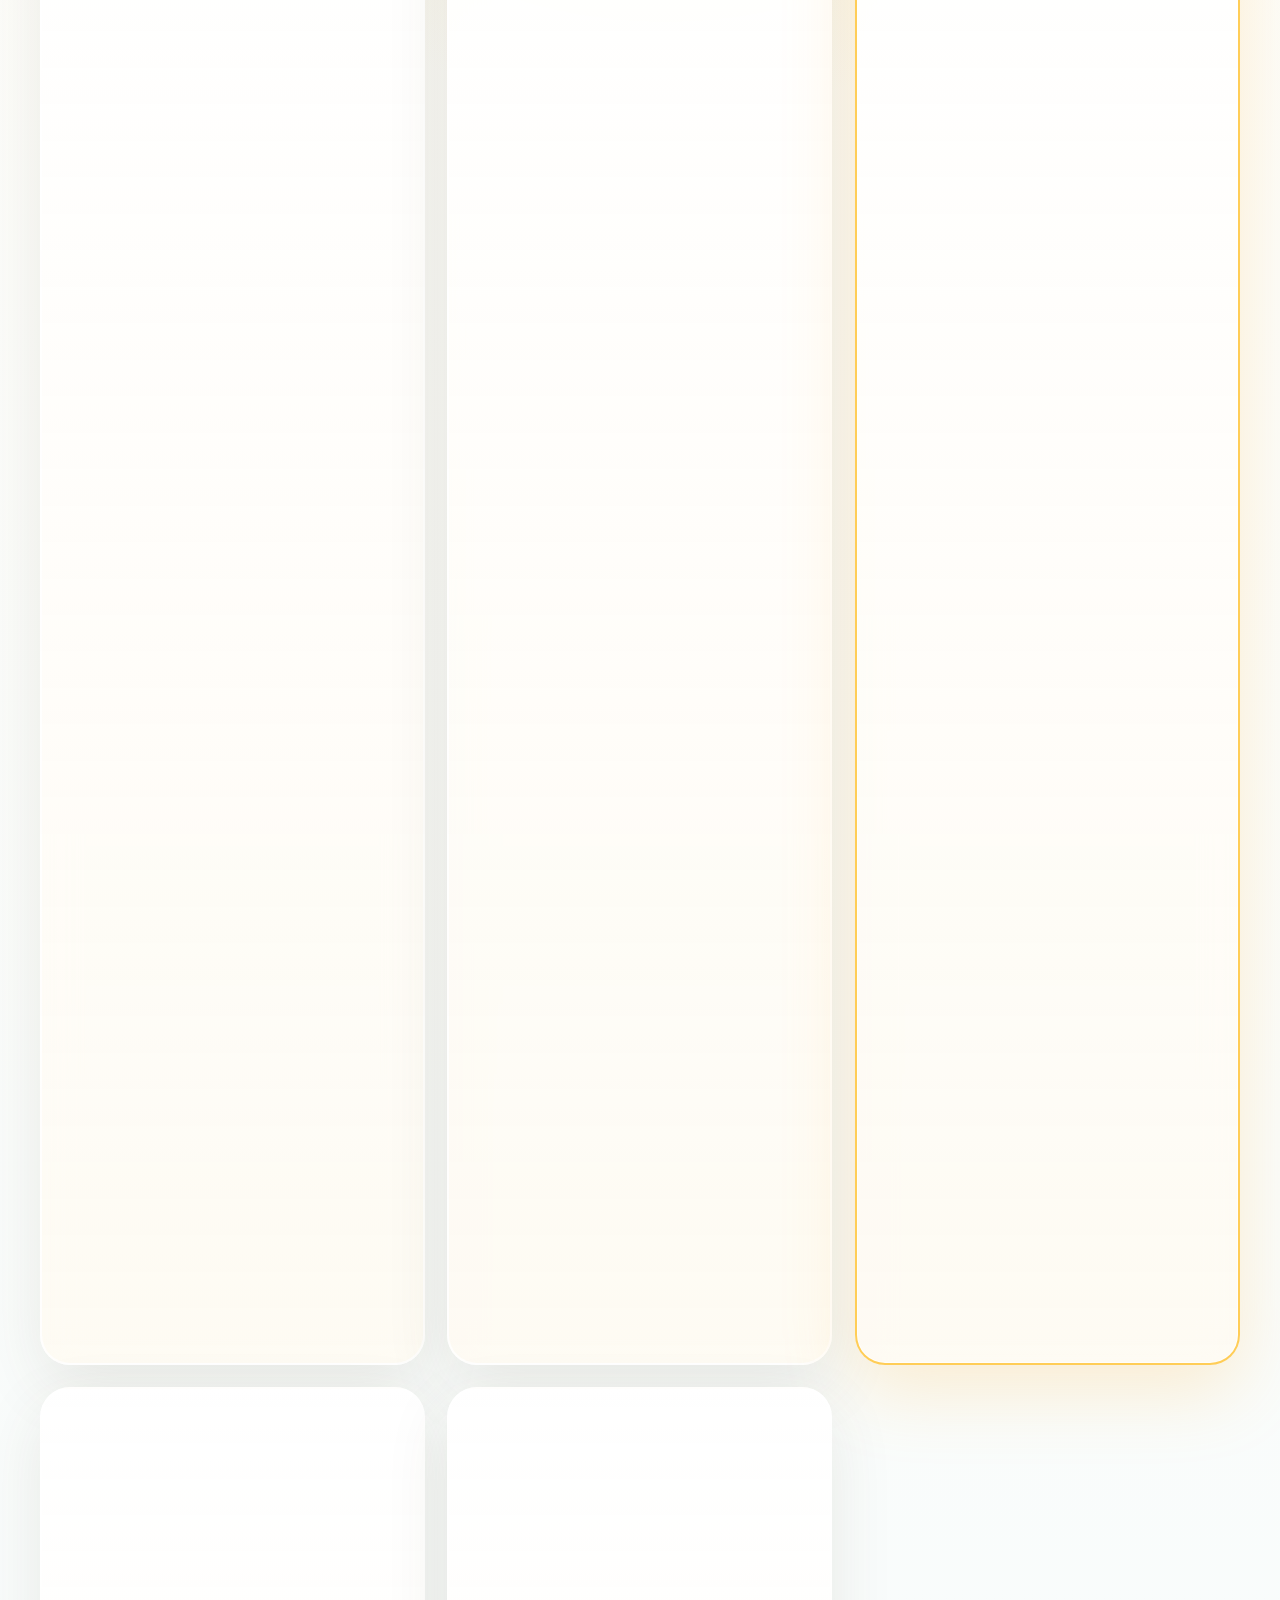
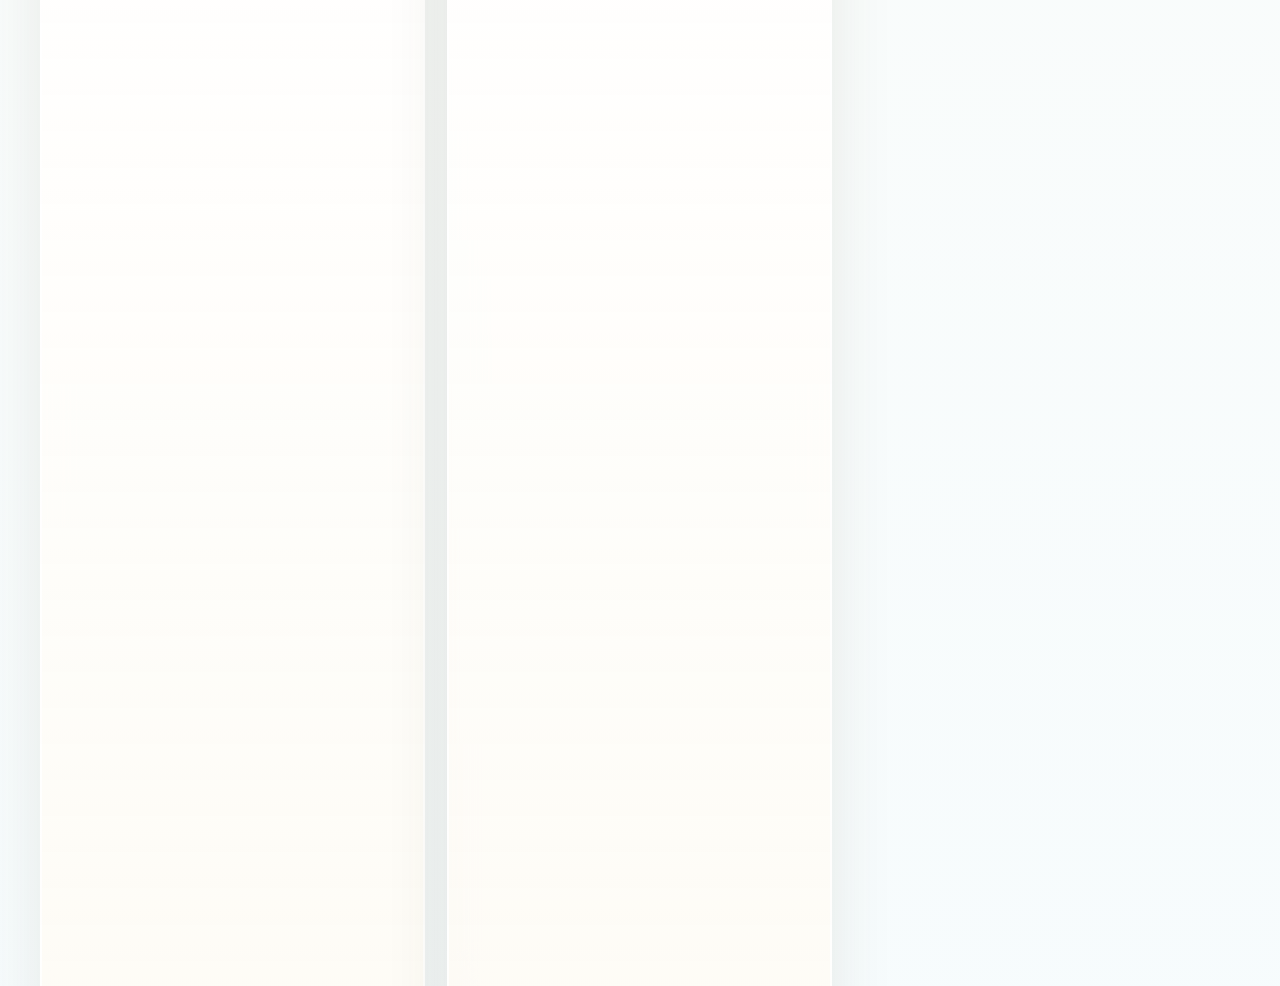
==== commit 9b09acea: "Add bilingual build manuals and hide inactive commerce UI Ship the Build Manual Studio on both homep" ====
--- a/index.html
+++ b/index.html
@@ -216,6 +216,43 @@
 .modal-stat{background:rgba(255,255,255,.03);padding:10px;border-radius:8px;text-align:center;border:1px solid rgba(255,255,255,.05)}
 .modal-stat-val{font-size:20px;font-weight:900;color:var(--gold)}
 .modal-stat-label{font-size:10px;color:#888;font-weight:700}
+
+/* ===== BUILD MANUAL STUDIO ===== */
+.manual-studio{max-width:1220px;margin:0 auto;padding:20px;display:grid;grid-template-columns:minmax(280px,420px) 1fr;gap:20px;position:relative;z-index:1}
+.manual-card{background:var(--card-bg);border:1px solid var(--card-border);border-radius:12px;padding:18px;backdrop-filter:blur(14px);box-shadow:0 14px 36px rgba(0,0,0,.24)}
+.manual-title{font-size:20px;font-weight:950;color:var(--white);margin-bottom:8px}
+.manual-sub{font-size:13px;color:#aaa;line-height:1.6;margin-bottom:14px}
+.manual-upload{display:grid;place-items:center;min-height:210px;border:2px dashed rgba(255,215,0,.38);border-radius:10px;background:rgba(255,255,255,.04);cursor:pointer;text-align:center;padding:16px}
+.manual-upload input{display:none}
+.manual-upload-icon{font-size:38px;margin-bottom:8px}
+.manual-pick-grid{display:grid;grid-template-columns:repeat(2,1fr);gap:8px;margin-top:14px}
+.manual-pick{border:1px solid rgba(255,255,255,.12);border-radius:8px;background:rgba(255,255,255,.05);color:var(--white);padding:8px;display:flex;align-items:center;gap:8px;text-align:left;cursor:pointer;font-family:inherit;font-weight:850}
+.manual-pick img{width:34px;height:42px;object-fit:contain}
+.manual-preview{display:grid;grid-template-columns:220px 1fr;gap:18px;align-items:start}
+.manual-preview-art{min-height:260px;border-radius:10px;background:linear-gradient(135deg,#0d0d2b,#141428);display:grid;place-items:center;padding:16px}
+.manual-preview-art img{max-width:180px;max-height:240px;object-fit:contain;filter:drop-shadow(0 0 18px rgba(255,215,0,.25))}
+.manual-meta{display:grid;gap:10px}
+.manual-name{font-size:24px;font-weight:950;color:var(--gold)}
+.manual-source{width:max-content;max-width:100%;padding:6px 9px;border-radius:999px;background:rgba(255,215,0,.12);border:1px solid rgba(255,215,0,.24);color:var(--gold);font-size:11px;font-weight:900}
+.manual-stats{display:grid;grid-template-columns:repeat(3,1fr);gap:8px}
+.manual-stat{padding:10px;border-radius:8px;background:rgba(255,255,255,.05);border:1px solid rgba(255,255,255,.08);text-align:center}
+.manual-stat b{display:block;font-size:20px;color:var(--white)}
+.manual-stat span{font-size:11px;color:#999;font-weight:800}
+.manual-palette{display:flex;flex-wrap:wrap;gap:6px}
+.manual-color{display:flex;align-items:center;gap:5px;padding:5px 8px;border-radius:999px;background:rgba(255,255,255,.06);font-size:11px;color:#ddd;font-weight:850}
+.manual-color i{width:14px;height:14px;border-radius:4px;display:block;border:1px solid rgba(255,255,255,.25)}
+.manual-parts{width:100%;border-collapse:collapse;margin-top:14px;font-size:12px}
+.manual-parts th,.manual-parts td{padding:9px;border-bottom:1px solid rgba(255,255,255,.08);text-align:left}
+.manual-parts th{color:var(--gold);font-size:11px;letter-spacing:1px}
+.manual-steps{display:grid;grid-template-columns:repeat(2,1fr);gap:10px;margin-top:14px}
+.manual-step{padding:12px;border-radius:10px;background:rgba(255,255,255,.05);border:1px solid rgba(255,255,255,.08)}
+.manual-step b{display:block;color:var(--white);margin-bottom:5px}
+.manual-step span{font-size:12px;color:#aaa;line-height:1.55}
+.manual-actions{display:flex;flex-wrap:wrap;gap:8px;margin-top:14px}
+.manual-action{border:0;border-radius:8px;background:var(--gold);color:#1a1a1a;font-family:inherit;font-weight:950;padding:10px 14px;cursor:pointer;text-decoration:none}
+.manual-action.secondary{background:rgba(255,255,255,.09);color:var(--white);border:1px solid rgba(255,255,255,.12)}
+.manual-empty{min-height:360px;display:grid;place-items:center;text-align:center;color:#999}
+@media(max-width:820px){.manual-studio{grid-template-columns:1fr;padding:14px}.manual-preview{grid-template-columns:1fr}.manual-preview-art{min-height:220px}.manual-stats,.manual-steps{grid-template-columns:1fr}.manual-pick-grid{grid-template-columns:1fr}.manual-parts{font-size:11px}.manual-parts th,.manual-parts td{padding:7px 5px}}
 
 /* ===== LEADERBOARD ===== */
 .lb-wrap{max-width:900px;margin:0 auto;padding:0 20px 24px;position:relative;z-index:1}
@@ -2765,6 +2802,7 @@
 }
 @media(max-width:768px){
   .hero-banner{
+    width:auto;
     height:240px;
     margin:10px 10px 0;
     border-width:6px;
@@ -3973,6 +4011,11 @@
 .weapon-card .card-showcase.card-bg-art .rarity-score{
   z-index:6;
 }
+/* 商品与作者支援区暂不对外开放：容器保留在 DOM 里，避免 render 报错，但对访客不可见 */
+.commerce-row[hidden],
+.commerce-row[hidden] *{
+  display:none !important;
+}
 .commerce-row{
   display:grid;
   grid-template-columns:1.15fr .85fr;
@@ -4072,6 +4115,18 @@
   background:#f2f0ec;
   color:#8b8680;
   cursor:not-allowed;
+}
+.product-card .commerce-link,.support-options .support-link{
+  width:100%;
+  border:0;
+  font-family:inherit;
+}
+.commerce-status{
+  margin-top:12px;
+  color:#77726b;
+  font-size:11px;
+  font-weight:800;
+  line-height:1.55;
 }
 .support-options{
   display:grid;
@@ -4854,6 +4909,7 @@
       <button class="nav-tab" data-panel="tree">🌳 人格世界树</button>
       <button class="nav-tab" data-panel="comics">📖 漫画馆</button>
       <button class="nav-tab" data-panel="quiz">🧭 配武器测试</button>
+      <button class="nav-tab" data-panel="manual">📐 拼装说明书</button>
       <button class="nav-tab" data-panel="growth">📣 推广中心</button>
       <button class="nav-tab" data-panel="plan">🚀 总计划</button>
       <button class="nav-tab" data-panel="studio">🏛️ 我的馆</button>
@@ -4974,42 +5030,24 @@
     <button class="filter-btn" data-filter="spear">🔱 长柄</button>
   </div>
   <div class="grid-container" id="weaponsGrid"></div>
-  <div class="commerce-row">
+  <div class="commerce-row" id="commerceRow" hidden aria-hidden="true">
     <section class="shop-panel">
       <div class="commerce-kicker">BRICK TOY PICKS</div>
       <div class="commerce-title">积木玩具推广橱窗</div>
       <div class="commerce-sub">这里可以放你的淘宝、京东、拼多多、亚马逊或联盟推广链接，适合推荐同款积木武器、城堡套装和小人配件。</div>
-      <div class="product-list">
-        <article class="product-card">
-          <div class="product-visual">🗡️</div>
-          <div class="product-name">积木剑刃套装</div>
-          <div class="product-note">适合收藏武器墙、骑士角色和战场摆拍。</div>
-          <a class="commerce-link" href="#forumPanel" onclick="document.getElementById('forumPanel').scrollIntoView({behavior:'smooth',block:'start'})">去论坛推荐</a>
-        </article>
-        <article class="product-card">
-          <div class="product-visual">🔫</div>
-          <div class="product-name">积木枪械配件</div>
-          <div class="product-note">适合机甲、科幻小队和自定义武器库。</div>
-          <a class="commerce-link" href="#forumPanel" onclick="document.getElementById('forumPanel').scrollIntoView({behavior:'smooth',block:'start'})">去论坛推荐</a>
-        </article>
-        <article class="product-card">
-          <div class="product-visual">🏰</div>
-          <div class="product-name">积木战场底板</div>
-          <div class="product-note">适合搭建角色战场、展示架和拍照场景。</div>
-          <a class="commerce-link" href="#forumPanel" onclick="document.getElementById('forumPanel').scrollIntoView({behavior:'smooth',block:'start'})">去论坛推荐</a>
-        </article>
-      </div>
+      <div class="product-list" id="commerceProducts"></div>
+      <div class="commerce-status" id="commerceStatus">购买链接尚未配置。只有经过核验的链接才会开放；点击次数仅保存在当前设备，不记录身份信息。</div>
     </section>
     <section class="support-panel">
       <div class="commerce-kicker">SUPPORT THE CREATOR</div>
       <div class="commerce-title">作者支援计划</div>
       <div class="commerce-sub">喜欢这个积木武器库的话，可以在这里支持作者继续更新角色、武器和战场玩法。</div>
-      <div class="support-options">
+      <div class="support-options" id="commerceSupport">
         <a class="support-link" href="#forumPanel" onclick="document.getElementById('forumPanel').scrollIntoView({behavior:'smooth',block:'start'})">💛 论坛留言支持</a>
         <a class="support-link" href="#growth" onclick="switchPanel('growth');return false">📣 帮忙推广</a>
         <a class="support-link" href="#studio" onclick="switchPanel('studio');return false">🏛️ 关注作者馆</a>
       </div>
-      <div class="support-note">正式赞助入口会在配置收款方式后开放；现在可以先用推广、论坛建议和上传作品支持项目。</div>
+      <div class="support-note">正式支援入口会在配置并核验收款方式后开放；现在可以先用推广、论坛建议和上传作品支持项目。</div>
     </section>
     <section class="commerce-funnel" id="commerceFunnel"></section>
   </div>
@@ -5040,6 +5078,36 @@
     <div class="lb-title">🏆 战力排行榜</div>
     <table class="lb-table"><thead><tr><th>排名</th><th>武器</th><th>票数</th><th>战力</th><th>战力条</th></tr></thead><tbody id="lbBody"></tbody></table>
   </div>
+</div>
+
+<!-- BUILD MANUAL PANEL -->
+<div class="panel" id="panel-manual">
+  <div class="section-header"><h2>📐 积木拼装说明书工坊</h2><div class="divider"></div><div class="sub">上传武器照片或选择现有武器，自动识别积木颜色、轮廓和结构，生成配装/拼装说明书</div></div>
+  <section class="manual-studio">
+    <aside class="manual-card">
+      <div class="manual-title">识别积木武器</div>
+      <div class="manual-sub">配置云端视觉 AI 后会优先生成更细的零件和步骤；未配置、超时或服务不可用时，会自动使用本地 Canvas 估算，不会阻断说明书。</div>
+      <label class="manual-upload" for="manualFile">
+        <input id="manualFile" type="file" accept="image/*">
+        <div>
+          <div class="manual-upload-icon">📷</div>
+          <div><b>上传一张积木武器照片</b></div>
+          <div class="manual-sub">建议浅色背景、俯拍、武器占满画面</div>
+        </div>
+      </label>
+      <div class="manual-title" style="margin-top:18px;font-size:16px">从武器库生成</div>
+      <div class="manual-pick-grid" id="manualWeaponPicker"></div>
+    </aside>
+    <div class="manual-card" id="manualResult">
+      <div class="manual-empty">
+        <div>
+          <div style="font-size:42px;margin-bottom:10px">🧱</div>
+          <b>等待识别</b><br>
+          选择一把武器后，会在这里生成零件清单、分层拼装步骤和可复制说明书。
+        </div>
+      </div>
+    </div>
+  </section>
 </div>
 
 <!-- CHARACTERS PANEL -->
@@ -5128,7 +5196,7 @@
       <div class="plan-hero">
         <div class="plan-kicker">MUMU BRICK UNIVERSE</div>
         <div class="plan-title">先把好玩的东西做完整，再让更多人参与进来。</div>
-        <div class="plan-copy">当前主线是：玩家上传积木武器，系统变成收藏卡；角色图鉴和漫画馆负责讲故事；配武器测试和战斗分享卡负责传播；商业化入口支持继续更新素材、角色和玩法。</div>
+        <div class="plan-copy">当前主线是：玩家上传积木武器，系统变成收藏卡；角色图鉴和漫画馆负责讲故事；配武器测试和战斗分享卡负责传播。商品推荐和作者支援还在准备中，暂时没有开放购买入口。</div>
         <div class="plan-actions">
           <button class="battle-start-btn ready" type="button" onclick="switchPanel('weapons');document.getElementById('uploadStation')&&document.getElementById('uploadStation').scrollIntoView({behavior:'smooth',block:'start'})">上传武器</button>
           <button class="battle-start-btn ready" type="button" onclick="switchPanel('comics')">看漫画馆</button>
@@ -5158,8 +5226,8 @@
         <article class="plan-card">
           <div class="plan-card-icon">💛</div>
           <div class="plan-card-title">持续更新</div>
-          <div class="plan-card-copy">购买推荐和作者支援入口会承接后续素材、服务器和推广成本。</div>
-          <button class="commerce-link" type="button" onclick="switchPanel('weapons');document.querySelector('.commerce-row')&&document.querySelector('.commerce-row').scrollIntoView({behavior:'smooth',block:'start'})">去支援区</button>
+          <div class="plan-card-copy">素材、服务器和推广成本还在自己扛，商品推荐和作者支援只是以后的可能方向，暂时不开放购买通道。</div>
+          <button class="commerce-link" type="button" onclick="switchPanel('growth')">去看看推广玩法</button>
         </article>
       </div>
     </div>
@@ -5348,7 +5416,10 @@
 
 <div class="footer">MADE WITH 🧱 BRICKS & ❤️ · 沐沐的积木武器库 · 2026 · 16人格战士参战</div>
 
-<script src="supabase-config.js?v=3"></script>
+<script src="supabase-config.js?v=4"></script>
+<script src="manual-vision.js?v=1"></script>
+<script src="commerce-config.js?v=1"></script>
+<script src="commerce.js?v=1"></script>
 <script>
 // ===== PARTICLES =====
 (function(){const c=document.getElementById('particles');const colors=['#ffd70033','#e74c3c33','#3498db33','#9b59b633','#2ecc7133'];for(let i=0;i<30;i++){const p=document.createElement('div');p.className='particle';p.style.left=Math.random()*100+'%';p.style.width=p.style.height=(2+Math.random()*4)+'px';p.style.background=colors[Math.floor(Math.random()*colors.length)];p.style.animationDuration=(8+Math.random()*12)+'s';p.style.animationDelay=Math.random()*10+'s';c.appendChild(p)}})();
@@ -6025,6 +6096,13 @@
   if(!tab.dataset.panel)return;
   tab.addEventListener('click',()=>switchPanel(tab.dataset.panel));
 });
+function applyDeepLinkPanel(){
+  const params=new URLSearchParams(location.search);
+  const panel=params.get('panel');
+  if(panel&&document.getElementById('panel-'+panel))switchPanel(panel);
+  const manual=params.get('manual');
+  if(manual)setTimeout(()=>startManualFromWeapon(manual),80);
+}
 
 // ===== DATA =====
 const UPLOAD_ONCE_KEY='mumu_uploaded_weapon_once';
@@ -7454,9 +7532,10 @@
 const MASTER_PLAN_STEPS=[
   {status:'done',label:'已上线',title:'武器库与上传审核',copy:'内置武器、玩家上传、AI 识别、后台审核和收藏卡预览已经形成基础入口。',panel:'weapons'},
   {status:'done',label:'已上线',title:'16 位 MBTI 角色宇宙',copy:'角色图鉴、定位图、头像、漫画资源和战斗台词已经接入主站。',panel:'characters'},
-  {status:'now',label:'当前主线',title:'漫画馆 V2 与世界树 V2',copy:'漫画章节浏览、分享文案、世界树阵营导览和角色跳转入口是当前体验闭环。',panel:'comics'},
-  {status:'now',label:'推广循环',title:'测试、战斗、分享卡',copy:'配武器测试与战斗分享卡负责把玩家带回网站，推广中心记录发布证明。',panel:'quiz'},
-  {status:'next',label:'下一批',title:'英文站与商业入口',copy:'英文站同步中文核心体验，购买推荐和作者支援入口再逐步接真实链接。',panel:'growth'}
+  {status:'done',label:'已上线',title:'漫画馆与人格世界树',copy:'漫画阅读、分享链接、关系高亮、角色跳转和阵营导览已经接入中文主站。',panel:'comics'},
+  {status:'next',label:'准备中',title:'商业与商品推荐',copy:'商品橱窗和作者支援入口还在准备阶段，目前对访客不展示，也没有开放购买通道；先继续打磨内容和玩法。',panel:'growth'},
+  {status:'now',label:'当前主线',title:'沙盒渲染模块化与视觉 AI 上线',copy:'沙盒的世界、规则、存档、角色、输入、战斗和 HUD 已拆成 7 个模块并覆盖 12 项测试；下一步拆分 Canvas 场景渲染，并完成视觉 AI 云端部署。',panel:'manual'},
+  {status:'next',label:'下一批',title:'内容和运营',copy:'先继续做内容运营和自然流推广；商品与支援入口等未来条件成熟后再单独评估，目前不会对外开放。',panel:'growth'}
 ];
 const COMMERCE_FUNNEL_STEPS=[
   {title:'1. 玩一下',copy:'先让玩家做配武器测试、看漫画或打一场战斗，形成可分享结果。'},
@@ -7760,7 +7839,7 @@
       '</div>'+
       '<div class="forum-body">'+escapeHTML(p.body)+'</div>'+
       '<div class="forum-replies">'+replies+'</div>'+
-      '<div class="forum-reply-row"><input id="forumReply'+p.id+'" maxlength="120" placeholder="回复这个话题..."><button class="forum-reply-btn" onclick="postForumReply('+JSON.stringify(String(p.id))+')">回复</button></div>'+
+      '<div class="forum-reply-row"><input id="forumReply'+p.id+'" maxlength="120" placeholder="回复这个话题..."><button class="forum-reply-btn" onclick="postForumReply('+jsAttr(p.id)+')">回复</button></div>'+
     '</article>';
   }).join('');
 }
@@ -7776,7 +7855,7 @@
     const d=document.createElement('div');d.className='weapon-card';d.dataset.type=w.t;d.dataset.rarity=rarity.key;
     d.onclick=event=>{event.stopPropagation();openModal(w.i)};
     const votes=getVotes(w.i);
-    const safeId=JSON.stringify(String(w.i));
+    const safeId=jsAttr(w.i);
     d.innerHTML=
       '<div class="card-showcase card-bg-art '+(standalone?'has-standalone':'')+'"'+bgStyle+'>'+
         (standalone?'<img class="weapon-showcase-full" src="'+escapeHTML(standalone)+'" alt="'+escapeHTML(w.n)+' 橱窗图" loading="lazy">':'')+
@@ -7907,9 +7986,9 @@
   return '<div class="weapon-promo-title">📣 这把武器的发布素材包</div>'+
     '<div class="weapon-promo-copy">'+escapeHTML(weaponPromoCaption(w)+'\n\n置顶评论：'+weaponPinnedComment(w))+'</div>'+
     '<div class="weapon-promo-actions">'+
-      '<button class="growth-chip secondary" type="button" onclick="copyWeaponPromoCaption('+JSON.stringify(String(w.i))+')">复制标题/简介</button>'+
-      '<button class="growth-chip" type="button" onclick="copyWeaponPinnedComment('+JSON.stringify(String(w.i))+')">复制置顶评论</button>'+
-      '<button class="growth-chip" type="button" onclick="sendWeaponToGrowth('+JSON.stringify(String(w.i))+')">提交发布证明</button>'+
+      '<button class="growth-chip secondary" type="button" onclick="copyWeaponPromoCaption('+jsAttr(w.i)+')">复制标题/简介</button>'+
+      '<button class="growth-chip" type="button" onclick="copyWeaponPinnedComment('+jsAttr(w.i)+')">复制置顶评论</button>'+
+      '<button class="growth-chip" type="button" onclick="sendWeaponToGrowth('+jsAttr(w.i)+')">提交发布证明</button>'+
     '</div>';
 }
 
@@ -8757,14 +8836,15 @@
         '<div class="modal-stat"><div class="modal-stat-val">'+v+' 🗳️</div><div class="modal-stat-label">得票数</div></div>'+
       '</div>'+
       '<div class="vote-section">'+
-        '<div class="vote-btn'+(hasVoted(w.i)?' voted':'')+'" onclick="event.stopPropagation();voteWeapon('+JSON.stringify(String(w.i))+',this)">'+(hasVoted(w.i)?'❤️':'🤍')+'</div>'+
+        '<div class="vote-btn'+(hasVoted(w.i)?' voted':'')+'" onclick="event.stopPropagation();voteWeapon('+jsAttr(w.i)+',this)">'+(hasVoted(w.i)?'❤️':'🤍')+'</div>'+
         '<span class="vote-count" id="mvc'+w.i+'">'+v+'</span>'+
         '<span class="vote-label">投票 (+'+v*8+'战力)</span>'+
       '</div>'+
       '<div class="modal-action-row">'+
-        '<button class="modal-action-btn" type="button" onclick="shareWeaponShowcase('+JSON.stringify(String(w.i))+')">分享橱窗</button>'+
-        '<button class="modal-action-btn secondary" type="button" onclick="copyWeaponPromoCaption('+JSON.stringify(String(w.i))+')">复制发布文案</button>'+
-        '<button class="modal-action-btn" type="button" onclick="sendWeaponToGrowth('+JSON.stringify(String(w.i))+')">去推广中心</button>'+
+        '<button class="modal-action-btn" type="button" onclick="shareWeaponShowcase('+jsAttr(w.i)+')">分享橱窗</button>'+
+        '<button class="modal-action-btn secondary" type="button" onclick="startManualFromWeapon('+jsAttr(w.i)+')">生成拼装说明书</button>'+
+        '<button class="modal-action-btn secondary" type="button" onclick="copyWeaponPromoCaption('+jsAttr(w.i)+')">复制发布文案</button>'+
+        '<button class="modal-action-btn" type="button" onclick="sendWeaponToGrowth('+jsAttr(w.i)+')">去推广中心</button>'+
         '<a class="modal-action-btn secondary" href="#characters" onclick="closeModal();switchPanel(\'characters\');return false">带去角色战场</a>'+
         '<a class="modal-action-btn" href="#forumPanel" onclick="closeModal();document.getElementById(\'forumPanel\').scrollIntoView({behavior:\'smooth\',block:\'start\'});return false">推荐购买渠道</a>'+
       '</div>'+
@@ -9500,8 +9580,206 @@
   battleState=null;
 }
 
+// ===== BUILD MANUAL GENERATOR =====
+let currentManual=null,manualRequestToken=0;
+function renderManualStudio(){
+  const picker=document.getElementById('manualWeaponPicker');
+  if(!picker)return;
+  picker.innerHTML=WEAPONS.map(w=>{
+    const img=weaponShowcaseImage(w)||IMG[w.i]||w.originalImg||'';
+    return '<button class="manual-pick" type="button" onclick="startManualFromWeapon('+jsAttr(w.i)+')">'+
+      '<img src="'+escapeHTML(img)+'" alt="'+escapeHTML(w.n)+'">'+
+      '<span>'+escapeHTML(w.n)+'<br><small>'+escapeHTML(w.l)+' · '+(w.pieceCount||'待估算')+' 颗</small></span>'+
+    '</button>';
+  }).join('');
+  const file=document.getElementById('manualFile');
+  if(file&&!file.dataset.ready){
+    file.dataset.ready='1';
+    file.addEventListener('change',e=>{
+      const f=e.target.files&&e.target.files[0];
+      if(!f)return;
+      const reader=new FileReader();
+      reader.onload=()=>analyzeManualImage(String(reader.result),{n:f.name.replace(/\.[^.]+$/,''),t:'sword',l:'上传武器',pieceCount:0,analysis:{shape:'上传识别轮廓'}});
+      reader.readAsDataURL(f);
+    });
+  }
+}
+function startManualFromWeapon(id){
+  const w=WEAPONS.find(x=>String(x.i)===String(id));
+  if(!w)return;
+  closeModal();
+  switchPanel('manual');
+  renderManualStudio();
+  const src=weaponShowcaseImage(w)||IMG[w.i]||w.originalImg||'';
+  analyzeManualImage(src,w);
+}
+function analyzeManualImage(src,w){
+  const requestToken=++manualRequestToken;
+  const result=document.getElementById('manualResult');
+  if(result)result.innerHTML='<div class="manual-empty"><div><div style="font-size:38px;margin-bottom:10px">🔎</div><b>正在识别积木结构...</b><br>分析颜色、轮廓和拼装层级。</div></div>';
+  if(result&&window.matchMedia('(max-width:820px)').matches)result.scrollIntoView({behavior:'smooth',block:'start'});
+  const img=new Image();
+  img.crossOrigin='anonymous';
+  img.onload=()=>upgradeManualWithVision(buildManualFromImage(img,src,w),src,w,requestToken);
+  img.onerror=()=>upgradeManualWithVision(buildManualFallback(src,w),src,w,requestToken);
+  img.src=src;
+}
+async function upgradeManualWithVision(local,src,w,requestToken){
+  if(requestToken!==manualRequestToken)return;
+  const vision=window.MumuManualVision;
+  if(!vision||!vision.isEnabled()){
+    local.source='local';
+    renderManualResult(local);
+    return;
+  }
+  local.source='local-pending';
+  renderManualResult(local);
+  try{
+    const response=await vision.analyze({
+      src,
+      locale:'zh',
+      weaponHint:{name:w&&w.n||'',type:w&&w.t||local.type},
+      localEstimate:{estimated:local.estimated,type:local.type}
+    });
+    if(requestToken!==manualRequestToken)return;
+    renderManualResult(manualPayloadFromVision(response,src,w,local));
+  }catch(error){
+    if(requestToken!==manualRequestToken)return;
+    local.source='local-fallback';
+    renderManualResult(local);
+  }
+}
+function manualPayloadFromVision(response,src,w,local){
+  const ai=response.analysis;
+  return {
+    src,w,name:(w&&w.n)||'上传积木武器',type:ai.type,
+    palette:ai.colors.map(color=>({hex:color.hex,name:color.name,count:color.share})),
+    estimated:ai.estimated_bricks,aspect:local.aspect,width:local.width,height:local.height,
+    parts:ai.parts,steps:ai.steps,source:'vision',confidence:ai.confidence,
+    shape:ai.shape_summary,model:response.model
+  };
+}
+function buildManualFromImage(img,src,w){
+  const size=180,canvas=document.createElement('canvas'),ctx=canvas.getContext('2d');
+  canvas.width=size;canvas.height=size;
+  const scale=Math.min(size/img.naturalWidth,size/img.naturalHeight),dw=img.naturalWidth*scale,dh=img.naturalHeight*scale,dx=(size-dw)/2,dy=(size-dh)/2;
+  ctx.clearRect(0,0,size,size);ctx.drawImage(img,dx,dy,dw,dh);
+  let data;
+  try{data=ctx.getImageData(0,0,size,size).data}catch(e){return buildManualFallback(src,w)}
+  let minX=size,minY=size,maxX=0,maxY=0,count=0;const buckets={};
+  for(let y=0;y<size;y+=2)for(let x=0;x<size;x+=2){
+    const i=(y*size+x)*4,r=data[i],g=data[i+1],b=data[i+2],a=data[i+3];
+    const bright=(r+g+b)/3;
+    if(a<80||bright>244||(r>235&&g>235&&b>235))continue;
+    minX=Math.min(minX,x);minY=Math.min(minY,y);maxX=Math.max(maxX,x);maxY=Math.max(maxY,y);count++;
+    const key=[Math.round(r/32)*32,Math.round(g/32)*32,Math.round(b/32)*32].join(',');
+    buckets[key]=(buckets[key]||0)+1;
+  }
+  if(count<20)return buildManualFallback(src,w);
+  const width=Math.max(1,maxX-minX),height=Math.max(1,maxY-minY),aspect=width/height;
+  const palette=Object.entries(buckets).sort((a,b)=>b[1]-a[1]).map(([key,n])=>{
+    const rgb=key.split(',').map(Number),hex='#'+rgb.map(v=>Math.max(0,Math.min(255,v)).toString(16).padStart(2,'0')).join('');
+    return {hex,count:n,name:brickColorName(rgb)};
+  }).filter((item,index,items)=>items.findIndex(candidate=>candidate.name===item.name)===index).slice(0,7);
+  const base=w&&w.pieceCount?Number(w.pieceCount):0;
+  const visualEstimate=Math.max(24,count*.08);
+  const adjustedVisual=base?Math.max(base*.65,Math.min(base*1.35,visualEstimate)):visualEstimate;
+  const estimated=Math.round(base?base*.85+adjustedVisual*.15:adjustedVisual);
+  const type=w&&w.t?w.t:(aspect>1.45?'gun':aspect<.72?'spear':'sword');
+  return manualPayload(src,w,palette,estimated,type,aspect,width,height);
+}
+function buildManualFallback(src,w){
+  const palette=(w&&w.analysis&&w.analysis.colorCount?['#facc15','#2563eb','#ef4444','#8b5a2b','#111827','#e5e7eb']:['#8a5a36','#68717c','#facc15','#2563eb']).map(hex=>({hex,name:brickColorName(hexToRgb(hex)),count:1}));
+  const estimated=Number(w&&w.pieceCount)||96;
+  return manualPayload(src,w,palette,estimated,(w&&w.t)||'sword',1.1,80,120);
+}
+function manualPayload(src,w,palette,estimated,type,aspect,width,height){
+  const main=palette[0]||{name:'混色',hex:'#999'};
+  const accent=palette[1]||main;
+  const parts=manualParts(estimated,type,palette);
+  const steps=manualSteps((w&&w.n)||'上传武器',type,main,accent,parts);
+  return {src,w,name:(w&&w.n)||'上传积木武器',type,palette,estimated,aspect,width,height,parts,steps,source:'local',confidence:0};
+}
+function hexToRgb(hex){const s=hex.replace('#','');return[parseInt(s.slice(0,2),16),parseInt(s.slice(2,4),16),parseInt(s.slice(4,6),16)]}
+function brickColorName(rgb){
+  const [r,g,b]=rgb;
+  if(r+g+b<120)return'黑/深灰';
+  if(r>210&&g>210&&b>210)return'白/透明';
+  if(r>190&&g>145&&b<90)return'黄/金';
+  if(r>170&&g<100&&b<100)return'红';
+  if(r<95&&g>120&&b<110)return'绿';
+  if(r<110&&g<150&&b>155)return'蓝';
+  if(r>120&&g<95&&b>130)return'紫';
+  if(r>120&&g>80&&b<70)return'棕/橙';
+  return'灰/混色';
+}
+function manualParts(total,type,palette){
+  const long=type==='spear'||type==='gun';
+  const blade=type==='gun'?'炮身/枪管':type==='spear'?'长柄/矛头':'剑身';
+  const handle=Math.max(10,Math.round(total*.16)),body=Math.max(18,Math.round(total*(long?.42:.36))),core=Math.max(12,Math.round(total*.18)),decor=Math.max(8,Math.round(total*.14)),lock=Math.max(6,total-handle-body-core-decor);
+  return [
+    {name:'1x2 基础砖',use:'主骨架 / 中轴',qty:core,color:palette[0]&&palette[0].name||'主色'},
+    {name:'1x4 长条砖',use:blade,qty:body,color:palette[1]&&palette[1].name||'副色'},
+    {name:'2x2 方砖',use:'护手 / 机匣 / 加宽区',qty:handle,color:palette[2]&&palette[2].name||'强调色'},
+    {name:'1x1 圆点或小砖',use:'装饰、瞄具、能量点',qty:decor,color:'按图案混色'},
+    {name:'薄板 / 连接件',use:'上下夹层锁定',qty:lock,color:'黑/灰/透明优先'}
+  ];
+}
+function manualSteps(name,type,main,accent,parts){
+  const head=type==='gun'?'炮口':type==='spear'?'矛头':'剑尖';
+  return [
+    {title:'1. 摆出轮廓底稿',text:'用 '+main.name+' 零件在桌面摆出 '+name+' 的外轮廓，先确认长度、握把位置和 '+head+' 朝向。'},
+    {title:'2. 搭中轴骨架',text:'使用 '+parts[0].name+' 做一条连续中轴，左右每 4-6 格补一个连接点，保证拿起时不散。'},
+    {title:'3. 拼主体层',text:'按图片主色铺 '+(type==='gun'?'枪身和弹匣':'刃身或长柄')+'，宽的位置用 2x2 方砖补强，细的位置用 1x2 保持线条。'},
+    {title:'4. 加护手和握把',text:'握把建议用深色砖交错堆 2-3 层，护手区域左右对称，儿童手握处不要留尖角。'},
+    {title:'5. 做颜色装饰',text:'把 '+accent.name+' 和其他高亮色放在边缘、能量核心或瞄具位置，尽量每隔一段重复一次，成品会更像原图。'},
+    {title:'6. 上下夹层锁定',text:'最后用薄板跨过接缝，把容易断的中轴、护手、'+head+' 位置压住；轻轻晃动检查松动点。'}
+  ];
+}
+function renderManualResult(m){
+  currentManual=m;
+  const typeLabel=weaponLabel(m.type);
+  const sourceLabel=m.source==='vision'?'✨ 云端视觉 AI · 置信度 '+m.confidence+'%':m.source==='local-pending'?'✨ 本地结果已生成 · 云端 AI 优化中':m.source==='local-fallback'?'🧮 本地图片估算 · 云端暂不可用':'🧮 本地图片估算';
+  const palette=m.palette.map(p=>'<span class="manual-color"><i style="background:'+escapeHTML(p.hex)+'"></i>'+escapeHTML(p.name)+'</span>').join('');
+  const partRows=m.parts.map(p=>'<tr><td>'+escapeHTML(p.name)+'</td><td>'+escapeHTML(p.use)+'</td><td>'+p.qty+'</td><td>'+escapeHTML(p.color)+'</td></tr>').join('');
+  const steps=m.steps.map(s=>'<div class="manual-step"><b>'+escapeHTML(s.title)+'</b><span>'+escapeHTML(s.text)+'</span></div>').join('');
+  const result=document.getElementById('manualResult');
+  result.innerHTML='<div class="manual-preview">'+
+    '<div class="manual-preview-art"><img src="'+escapeHTML(m.src)+'" alt="'+escapeHTML(m.name)+'"></div>'+
+    '<div class="manual-meta">'+
+      '<div class="manual-name">'+escapeHTML(m.name)+'</div>'+
+      '<div class="manual-source">'+sourceLabel+'</div>'+
+      '<div class="manual-sub">自动识别结果：'+typeLabel+' · 轮廓比例 '+m.aspect.toFixed(2)+' · 尺寸采样 '+Math.round(m.width)+'×'+Math.round(m.height)+(m.shape?' · '+escapeHTML(m.shape):'')+'。数量为估算值，实际拼装可按手头零件微调。</div>'+
+      '<div class="manual-stats"><div class="manual-stat"><b>'+m.estimated+'</b><span>估算颗粒</span></div><div class="manual-stat"><b>'+m.palette.length+'</b><span>主色数量</span></div><div class="manual-stat"><b>'+m.steps.length+'</b><span>拼装步骤</span></div></div>'+
+      '<div class="manual-palette">'+palette+'</div>'+
+      '<div class="manual-actions"><button class="manual-action" type="button" onclick="copyManualText()">复制说明书</button><button class="manual-action secondary" type="button" onclick="printManualPage()">打印页面</button></div>'+
+    '</div></div>'+
+    '<table class="manual-parts"><thead><tr><th>零件</th><th>用途</th><th>数量</th><th>建议颜色</th></tr></thead><tbody>'+partRows+'</tbody></table>'+
+    '<div class="manual-steps">'+steps+'</div>';
+}
+function manualText(m){
+  if(!m)return '';
+  return ['《'+m.name+'》积木拼装说明书','类型：'+weaponLabel(m.type),'估算颗粒：约 '+m.estimated+' 颗','主色：'+m.palette.map(p=>p.name).join(' / '),'','零件清单：'].concat(
+    m.parts.map(p=>' - '+p.name+' × '+p.qty+'：'+p.use+'（'+p.color+'）'),
+    ['','拼装步骤：'],
+    m.steps.map(s=>s.title+' '+s.text),
+    ['','分析来源：'+(m.source==='vision'?'云端视觉 AI':'本地图片估算'),'提示：这是基于照片生成的第一版说明书，实际拼装时请按零件库存微调。']
+  ).join('\n');
+}
+async function copyManualText(){
+  const text=manualText(currentManual);
+  if(!text){gentleNotice('请先上传或选择一把武器。');return}
+  if(navigator.clipboard)await navigator.clipboard.writeText(text);
+  else prompt('复制说明书',text);
+  gentleNotice('拼装说明书已复制。');
+}
+function printManualPage(){
+  window.print();
+}
+
 // ===== INIT =====
 function renderStaticShell(){
+  MumuCommerce.render({locale:'zh',productContainerId:'commerceProducts',supportContainerId:'commerceSupport',statusId:'commerceStatus'});
   renderWeapons();
   renderForum();
   renderCharacters();
@@ -9511,11 +9789,13 @@
   renderCommerceFunnel();
   renderQuiz();
   renderMasterPlan();
+  renderManualStudio();
   updateLeaderboard();
 }
 
 renderStaticShell();
 openComicFromHash();
+applyDeepLinkPanel();
 
 loadData().then(async()=>{
   await refreshPromotionBonus();
@@ -9531,6 +9811,8 @@
   renderCommerceFunnel();
   renderQuiz();
   renderStudio();
+  renderManualStudio();
+  applyDeepLinkPanel();
   updateDashboard();
   updateLeaderboard();
 });
